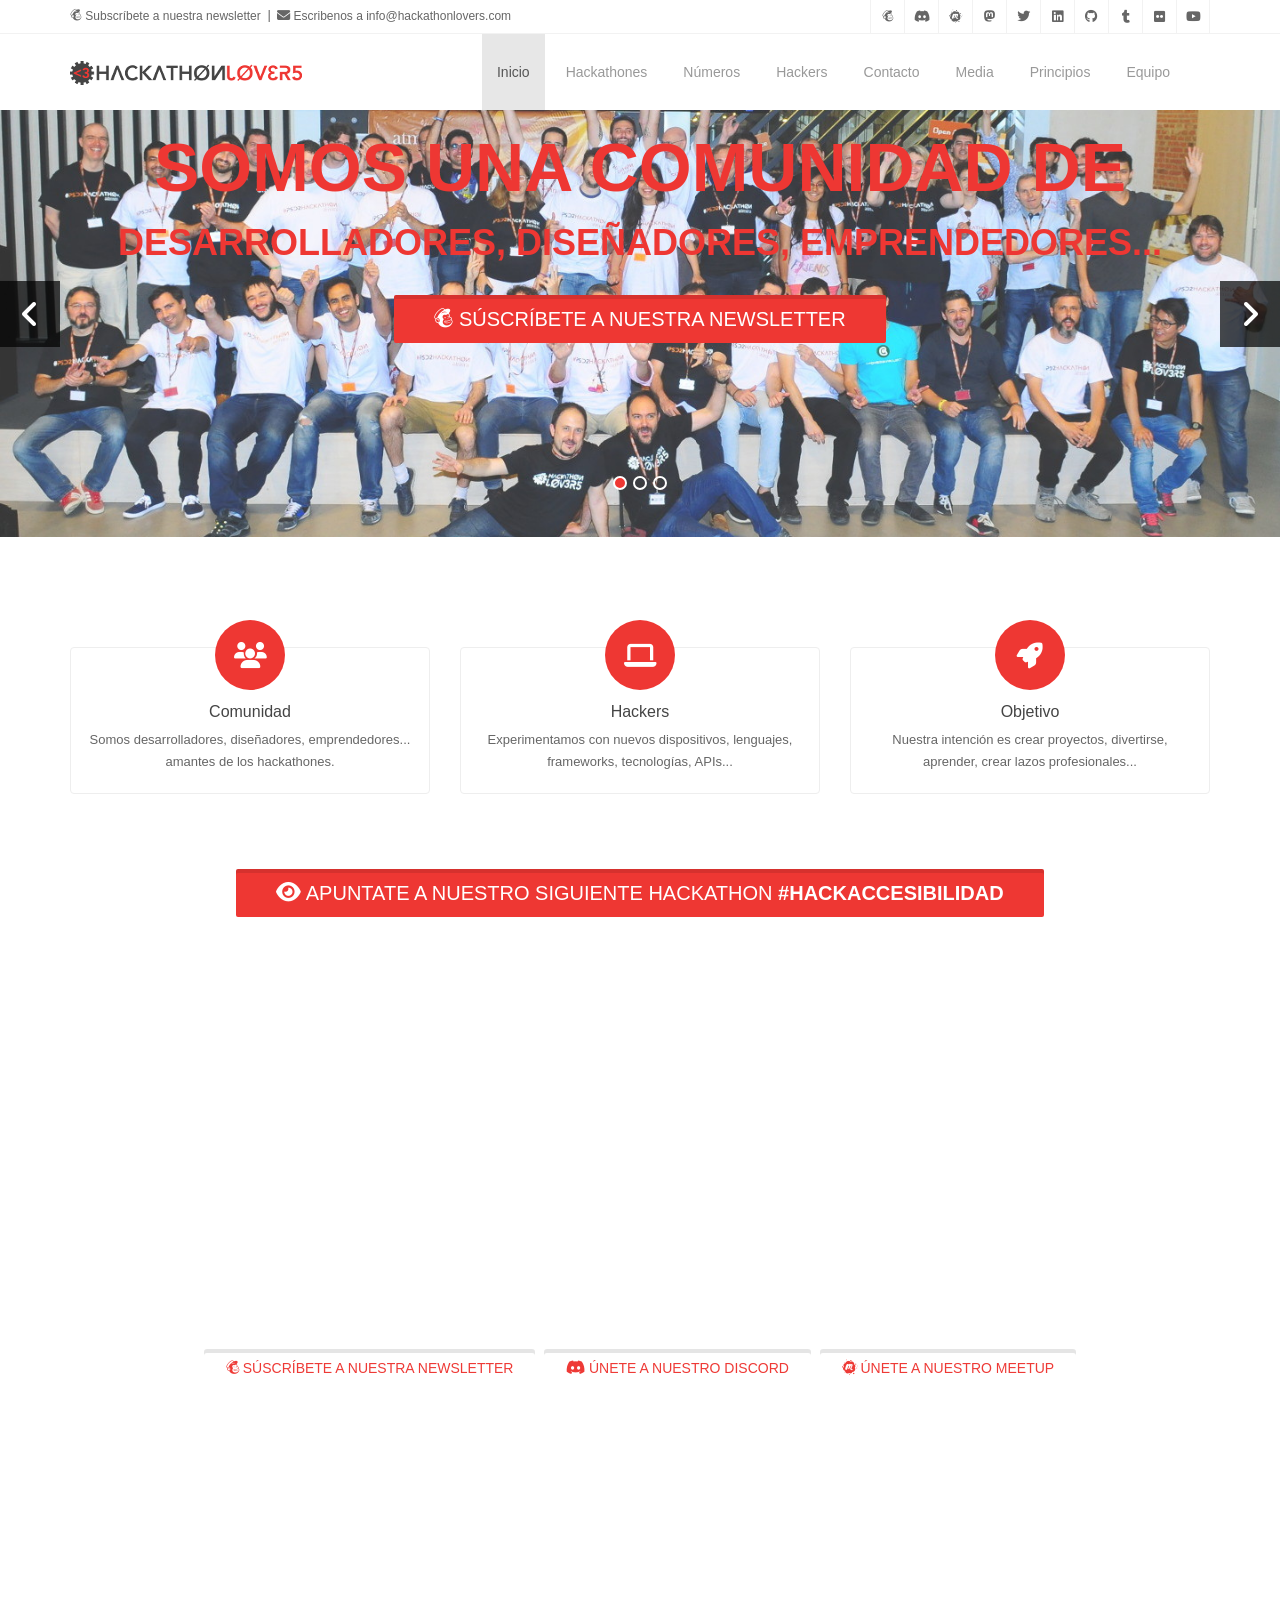
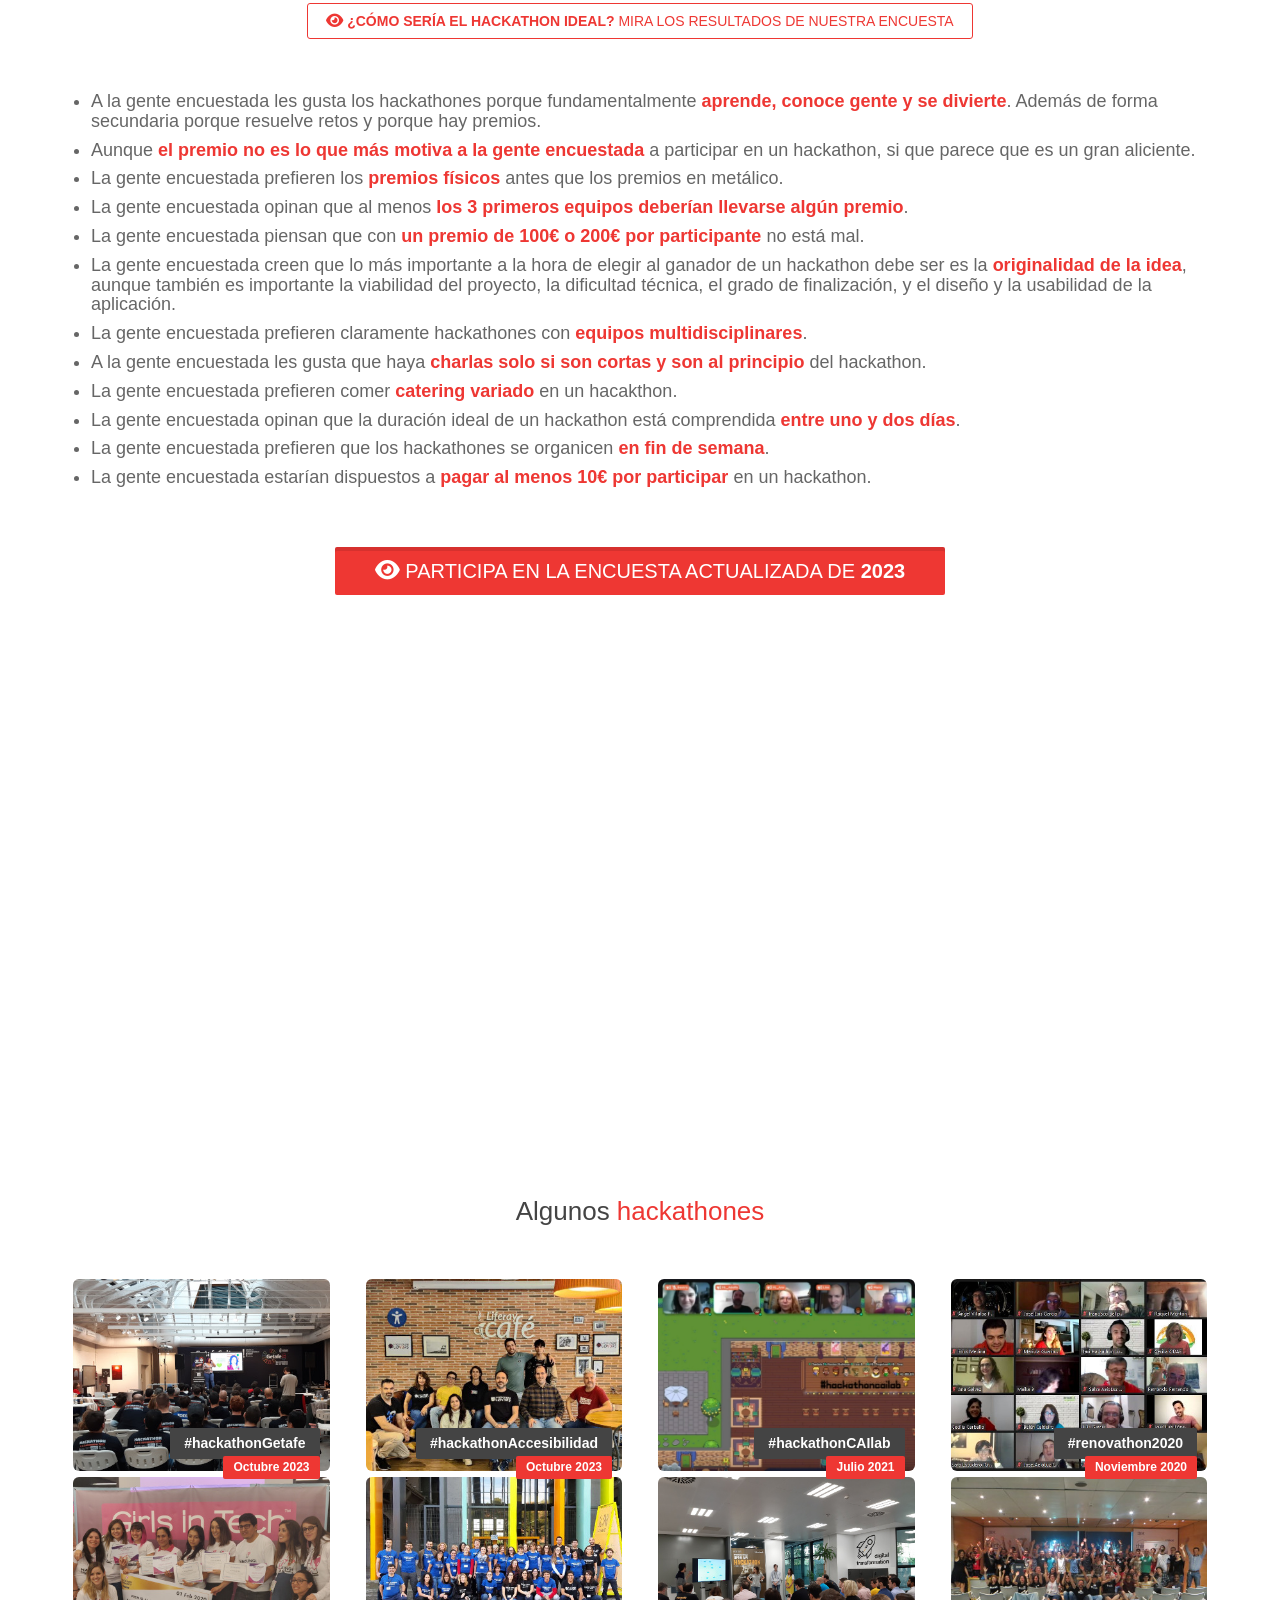
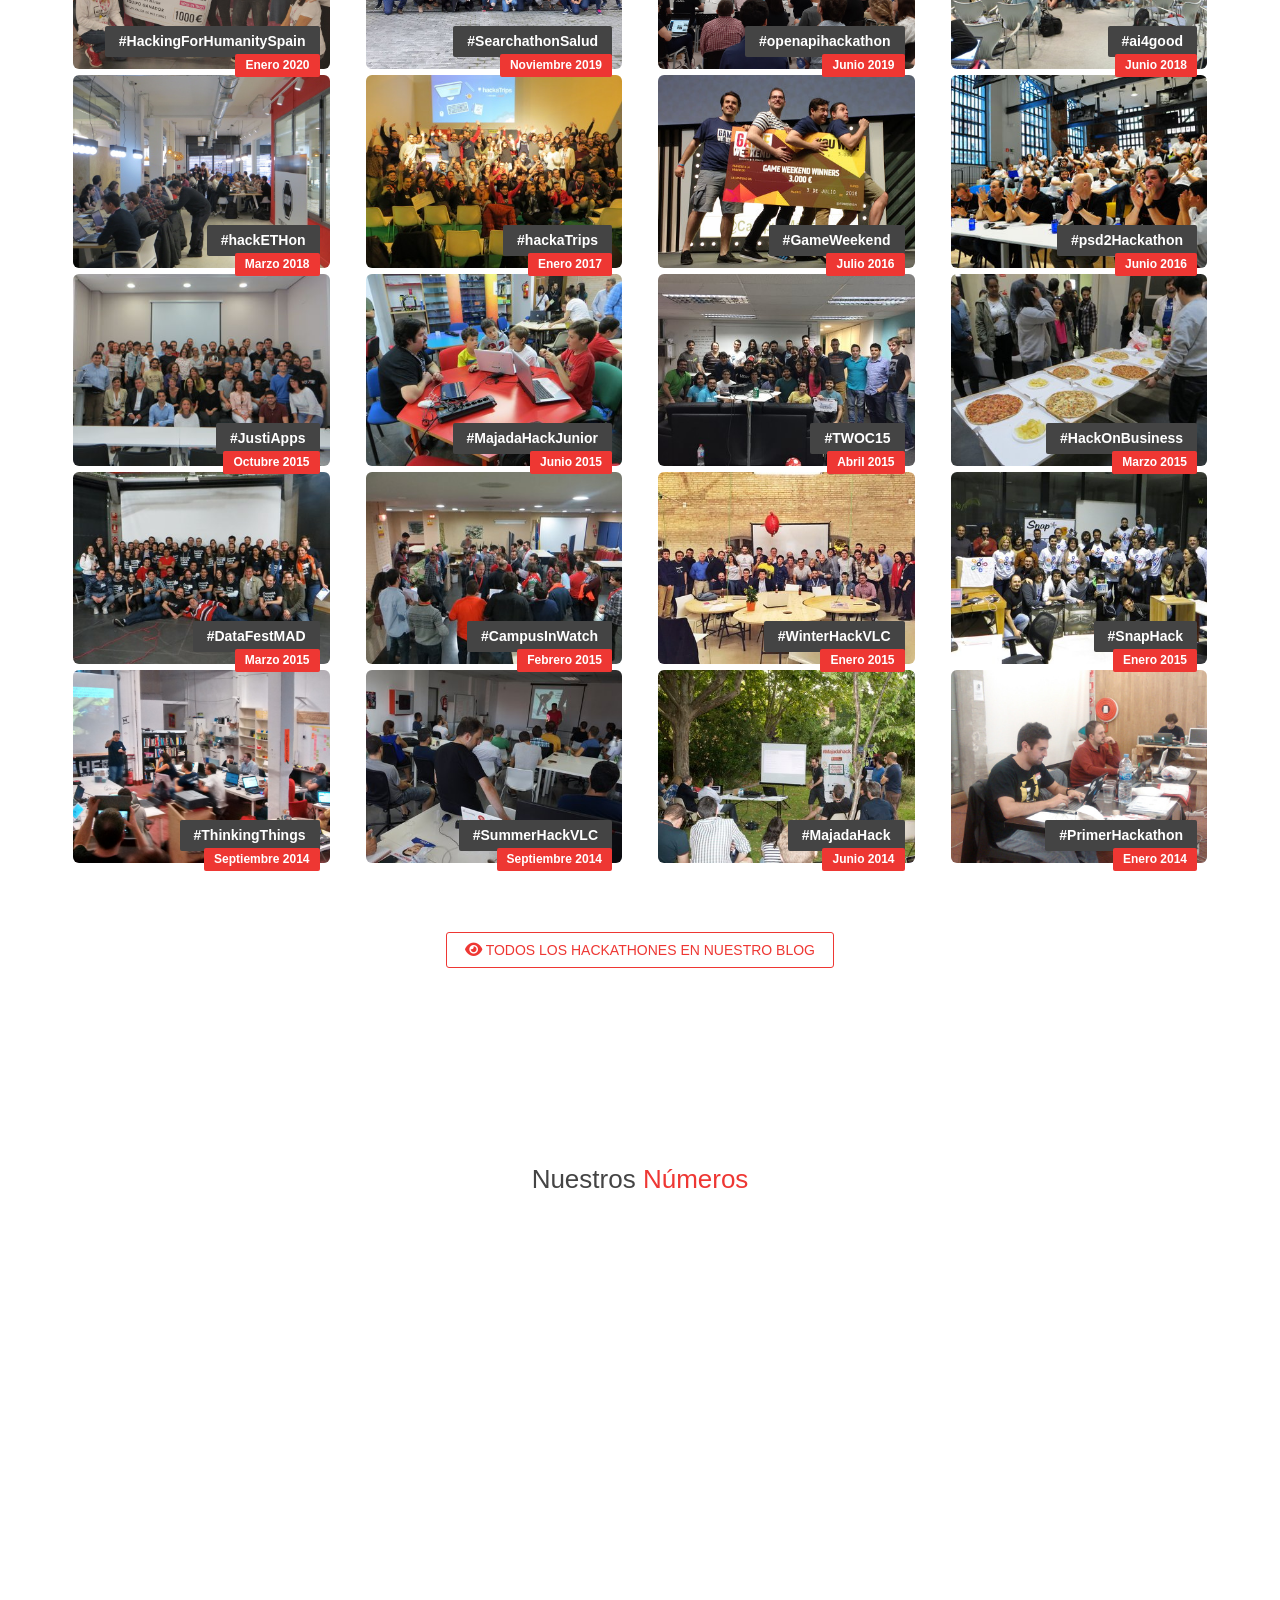
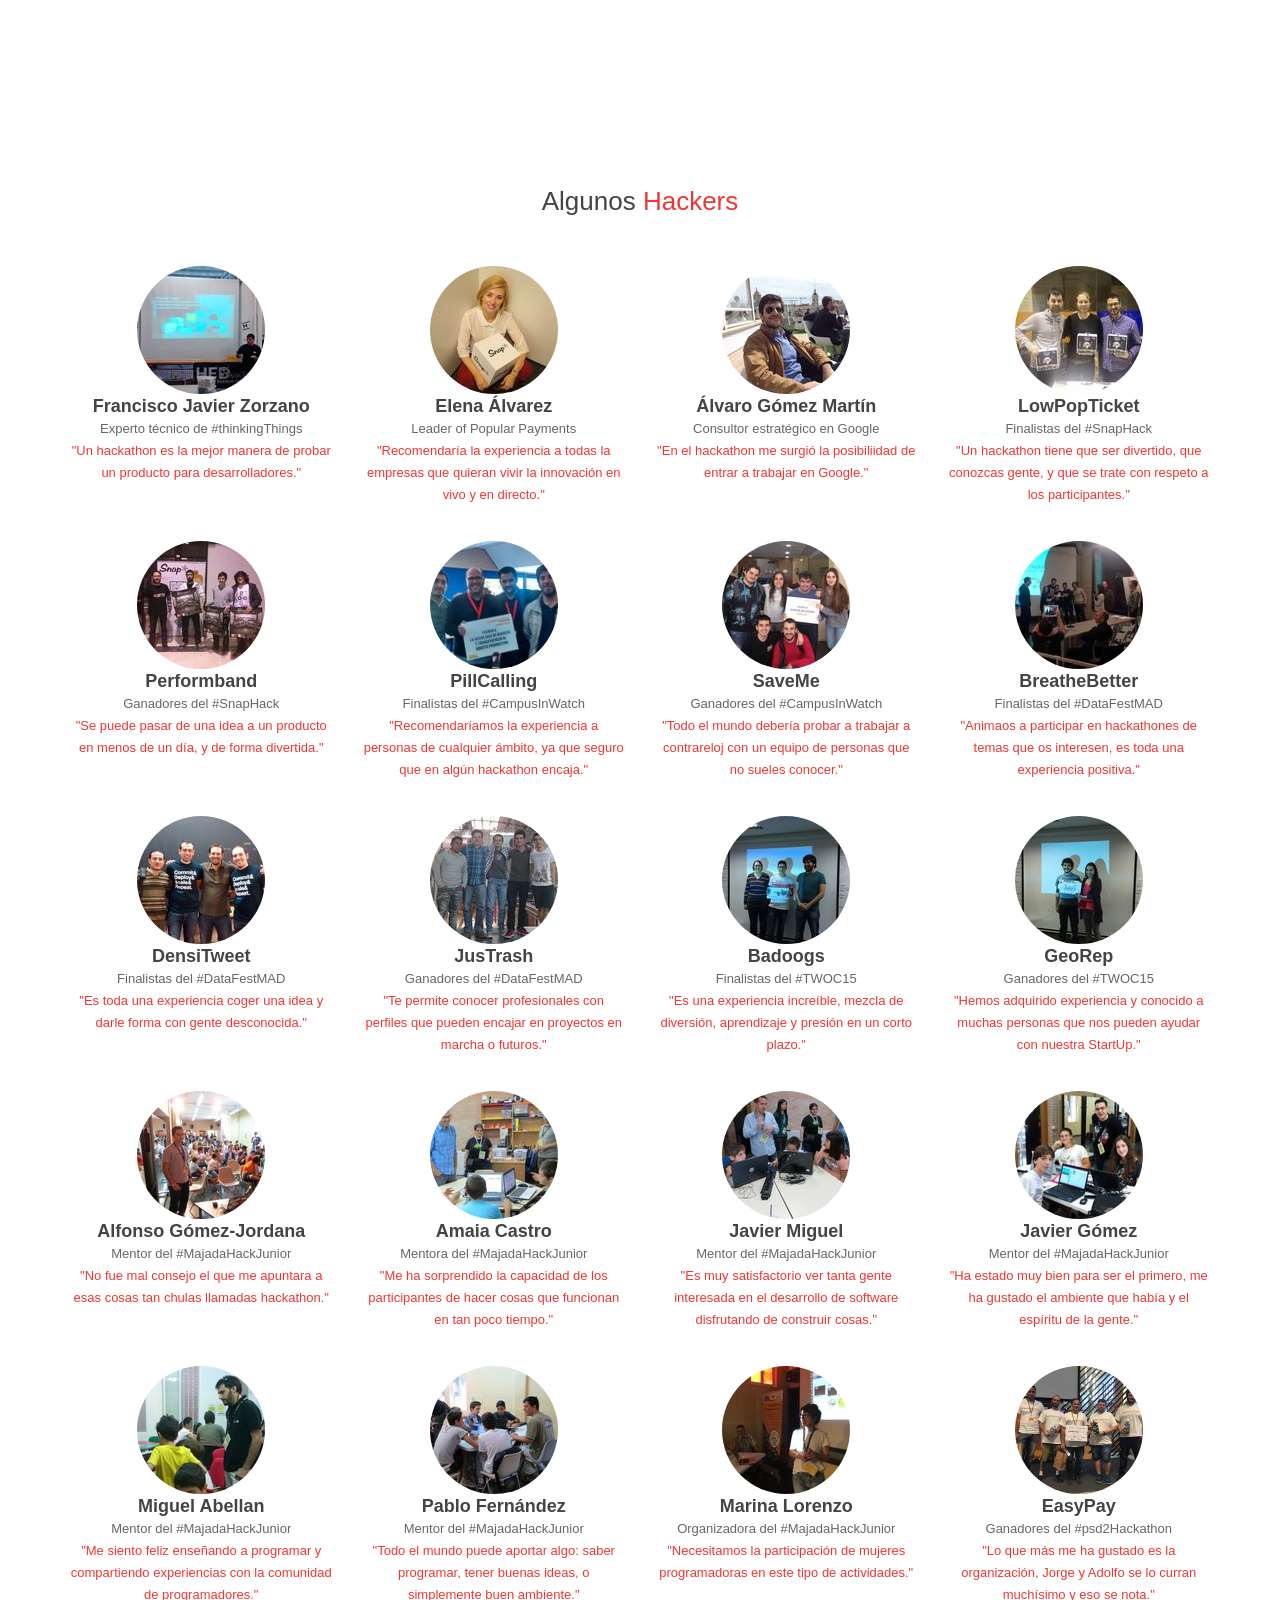
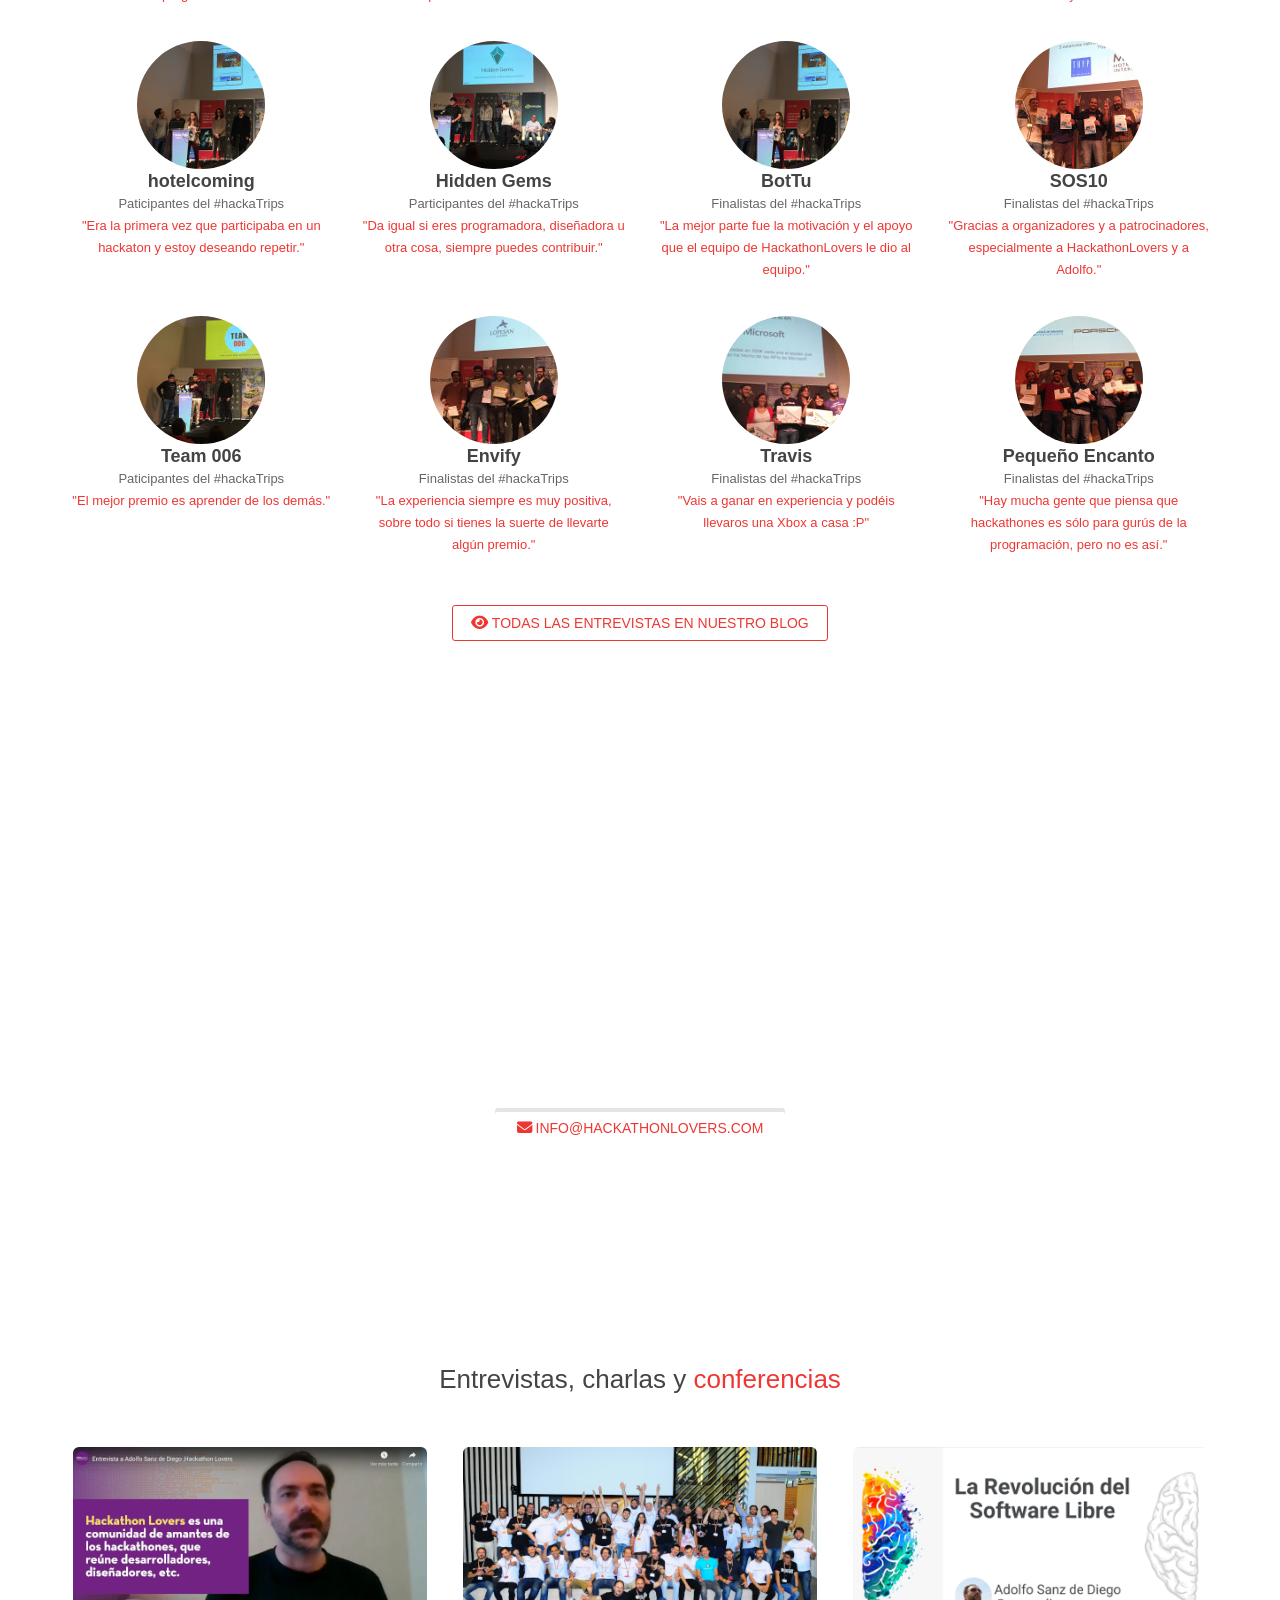
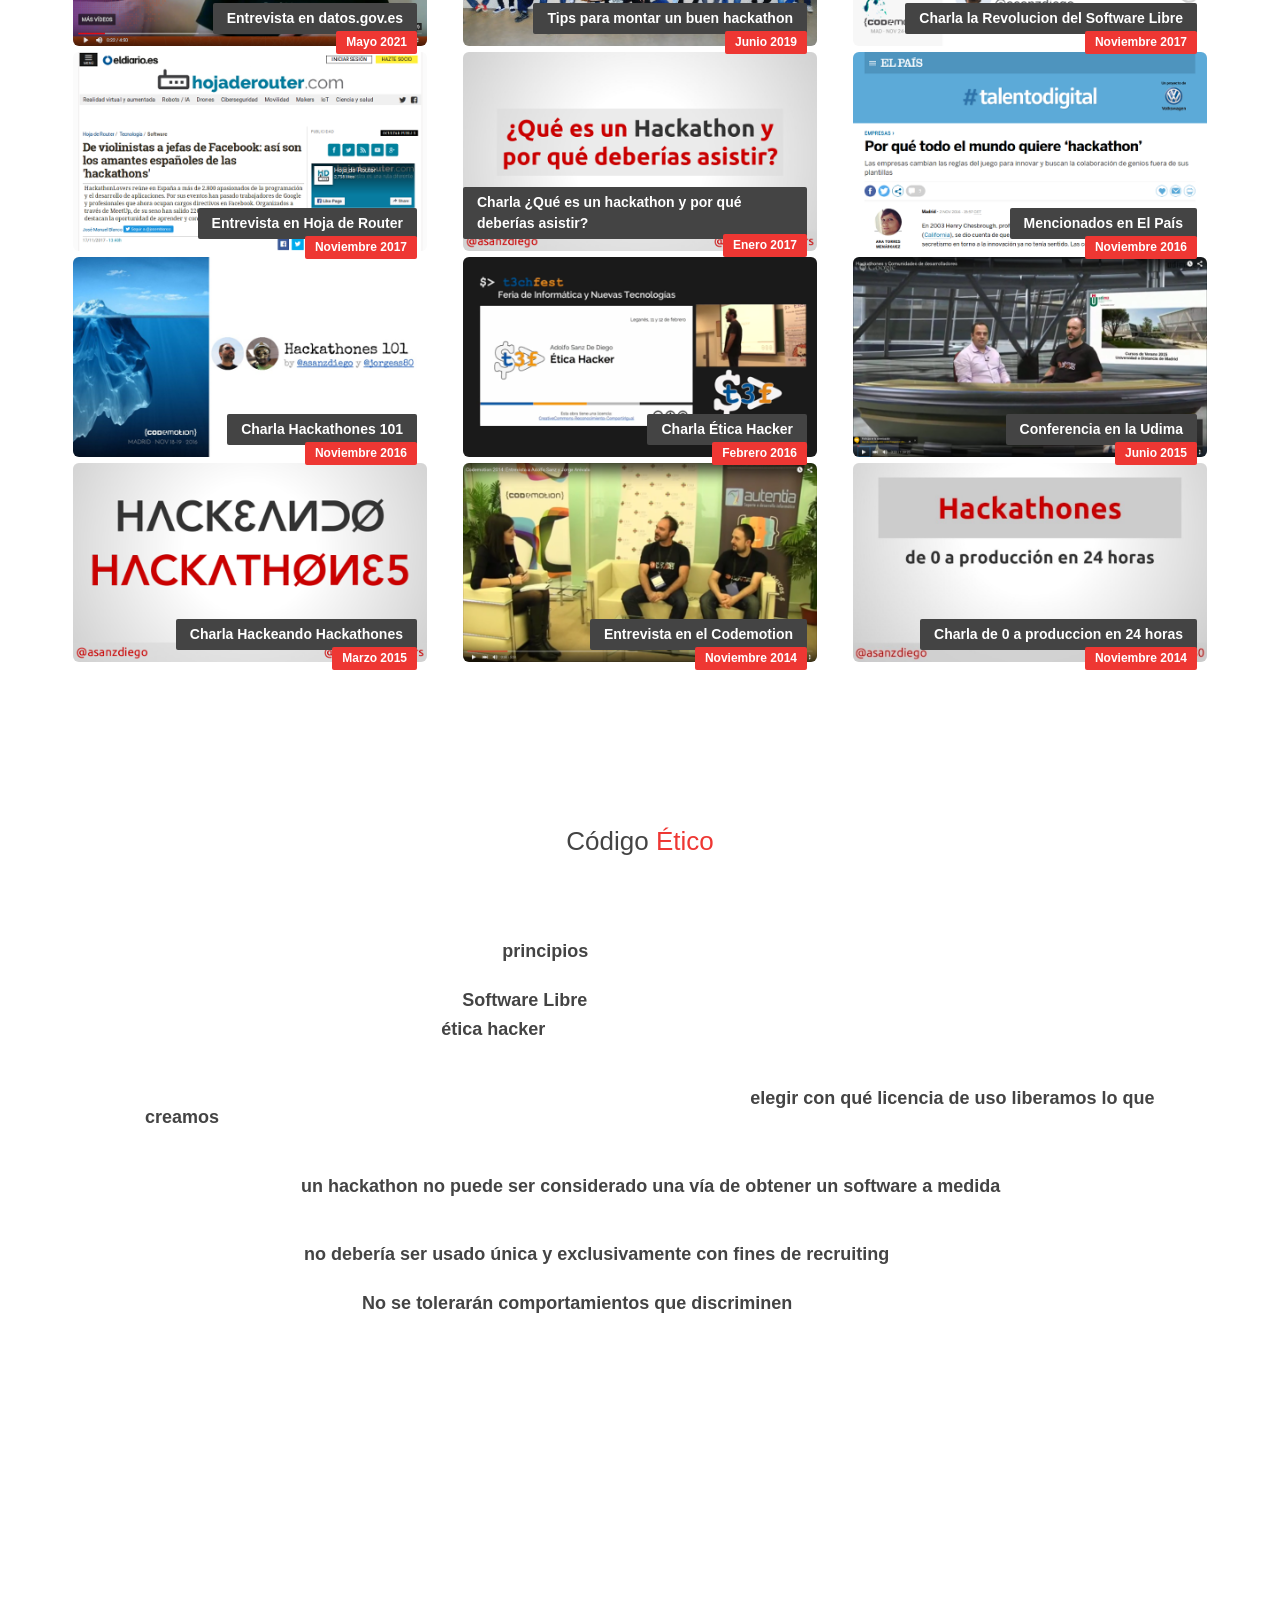
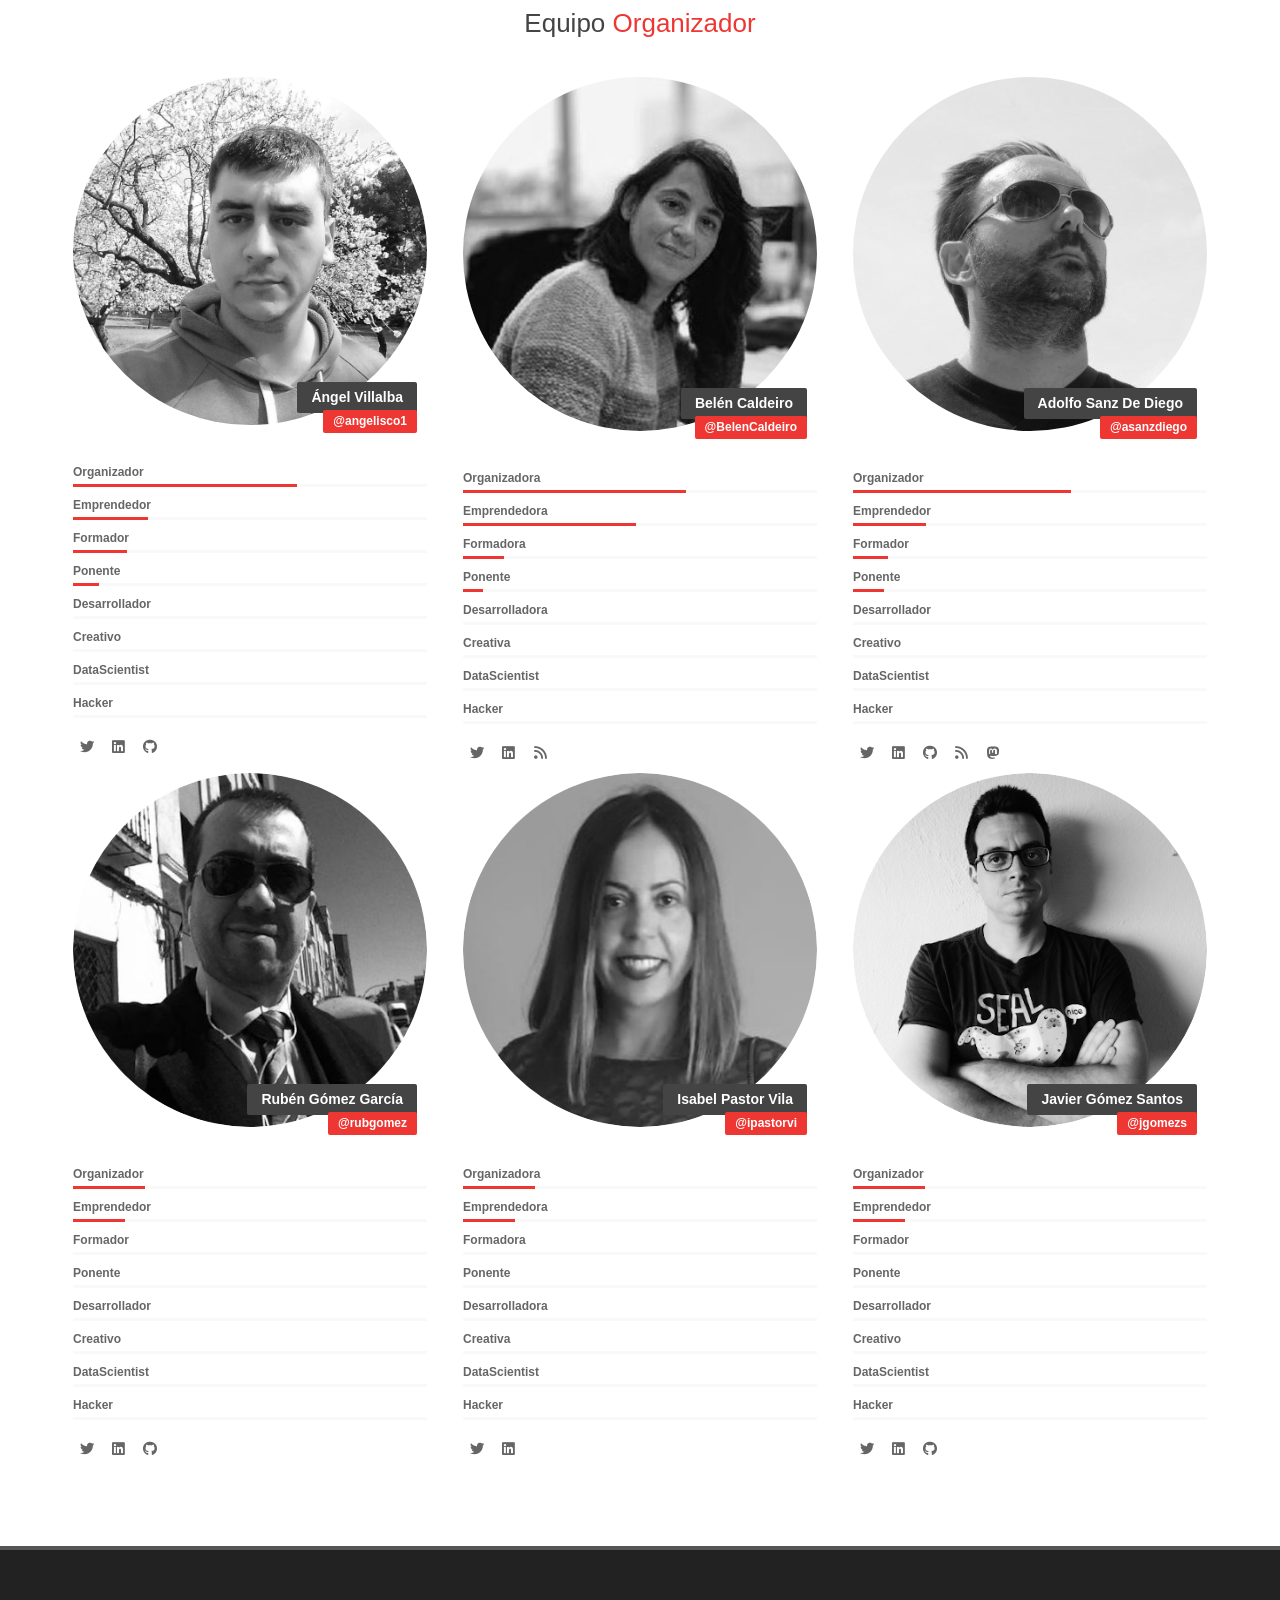
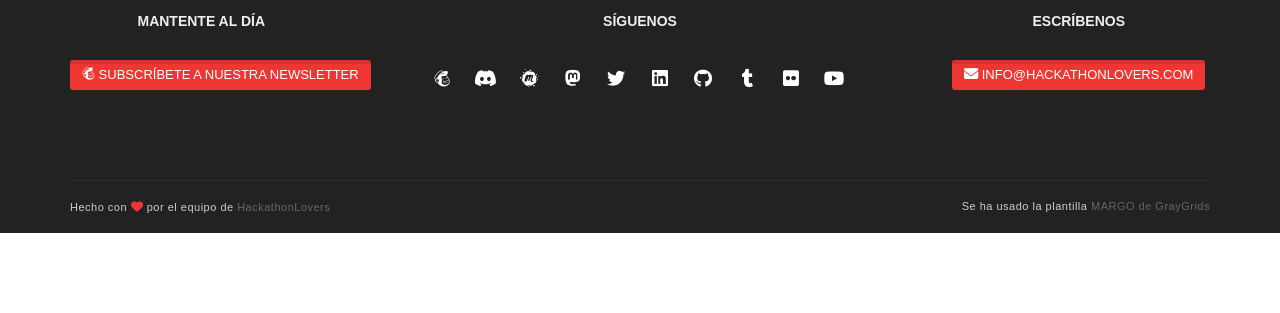
==== index.html @ f3c24d7b "update hackathon Getafe info" ====
<!doctype html>
<!--[if IE 8 ]><html class="ie ie8" lang="en"> <![endif]-->
<!--[if (gte IE 9)|!(IE)]><html lang="en" class="no-js"> <![endif]-->
<html lang="es">

<head>

  <!-- Basic -->
  <title>Hackathon Lovers: comunidad de desarrolladores, diseñadores, emprendedores... amantes de los hackathones.
  </title>

  <!-- Define Charset -->
  <meta charset="utf-8">

  <!-- Responsive Metatag -->
  <meta name="viewport" content="width=device-width, initial-scale=1">

  <!-- Page Description and Author -->
  <meta name="description"
    content="Hackathon Lovers es una comunidad de desarrolladores, diseñadores, emprendedores... amantes de los hackathones. Experimentan con nuevos dispositivos, lenguajes, frameworks, tecnologías, plataformas, APIs... con la intención de crear proyectos, divertirse, aprender, crear lazos con otros profesionales...">
  <meta name="author" content="Hackalovers Team">

  <!-- CSS Minimized  -->
  <link rel="stylesheet" href="./v4.0/css/minimize.css" type="text/css" media="screen">

  <!-- JS Minimized  -->
  <script type="text/javascript" src="./v4.0/js/minimize.js"></script>

  <!--[if IE 8]><script src="http://html5shiv.googlecode.com/svn/trunk/html5.js"></script><![endif]-->
  <!--[if lt IE 9]><script src="http://html5shiv.googlecode.com/svn/trunk/html5.js"></script><![endif]-->

  <link rel="shortcut icon" href="./v4.0/images/logo/hackathon-lovers-icon-200.png">
</head>

<body id="inicio" data-spy="scroll" data-target=".navbar">

  <!-- Full Body Container -->
  <div id="container">


    <!-- Start Header Section -->
    <div class="hidden-header"></div>
    <header class="clearfix">

      <!-- Start Top Bar -->
      <div class="top-bar">
        <div class="container">
          <div class="row">
            <div class="col-md-7">
              <!-- Start Contact Info -->
              <ul class="contact-details">
                <li>
                  <a href="https://mailchi.mp/821eae6fb30a/hackathonlovers">
                    <i class="fa-brands fa-mailchimp"></i> Subscríbete a nuestra newsletter</a>
                </li>
                <li>
                  <a href="mailto:info@hackathonlovers.com">
                    <i class="fa-solid fa-envelope"></i> Escribenos a info@hackathonlovers.com</a>
                </li>
              </ul>
              <!-- End Contact Info -->
            </div>
            <!-- .col-md-6 -->
            <div class="col-md-5">
              <!-- Start Social Links -->
              <ul class="social-list">
                <li>
                  <a class="mailchimp itl-tooltip" data-placement="bottom" title="mailchimp"
                    href="https://mailchi.mp/821eae6fb30a/hackathonlovers">
                    <i class="fa-brands fa-mailchimp"></i>
                    <span class="sr-only sr-only-focusable">Mailchimp</span>
                  </a>
                </li>
                <li>
                  <a class="discord itl-tooltip" data-placement="bottom" title="discord"
                    href="https://discord.gg/QRN2epZVDB">
                    <i class="fa-brands fa-discord"></i>
                    <span class="sr-only sr-only-focusable">Discord</span>
                  </a>
                </li>
                <li>
                  <a class="meetup itl-tooltip" data-placement="bottom" title="meetup"
                    href="https://www.meetup.com/Hackathon-Lovers/">
                    <i class="fa-brands fa-meetup"></i>
                    <span class="sr-only sr-only-focusable">Meetup</span>
                  </a>
                </li>
                <li>
                  <a class="mastodon itl-tooltip" data-placement="bottom" title="Mastodon"
                    href="https://mastodon.social/@hackathonlovers">
                    <i class="fa-brands fa-mastodon"></i>
                    <span class="sr-only sr-only-focusable">Mastodon</span>
                  </a>
                </li>
                <li>
                  <a class="twitter itl-tooltip" data-placement="bottom" title="Twitter"
                    href="http://twitter.com/HackathonLovers">
                    <i class="fa-brands fa-twitter"></i>
                    <span class="sr-only sr-only-focusable">Twitter</span>
                  </a>
                </li>
                <li>
                  <a class="linkedin itl-tooltip" data-placement="bottom" title="LinkedIn"
                    href="http://linkedin.com/groups/Hackathon-Lovers-6510465">
                    <i class="fa-brands fa-linkedin"></i>
                    <span class="sr-only sr-only-focusable">LinkedIn</span>
                  </a>
                </li>
                <li>
                  <a class="github itl-tooltip" data-placement="bottom" title="Github"
                    href="http://github.com/hackathonlovers">
                    <i class="fa-brands fa-github"></i>
                    <span class="sr-only sr-only-focusable">Github</span>
                  </a>
                </li>
                <li>
                  <a class="tumblr itl-tooltip" data-placement="bottom" title="Tumblr"
                    href="http://hackathonlovers.tumblr.com/">
                    <i class="fa-brands fa-tumblr"></i>
                    <span class="sr-only sr-only-focusable">Tumblr</span>
                  </a>
                </li>
                <li>
                  <a class="flickr itl-tooltip" data-placement="bottom" title="Flickr"
                    href="http://flickr.com/photos/114271676@N05/sets/">
                    <i class="fa-brands fa-flickr"></i>
                    <span class="sr-only sr-only-focusable">Flickr</span>
                  </a>
                </li>
                <li>
                  <a class="youtube itl-tooltip" data-placement="bottom" title="YouTube"
                    href="http://youtube.com/channel/UCRwSe7jK-y62BMvIiNBV1qw">
                    <i class="fa-brands fa-youtube"></i>
                    <span class="sr-only sr-only-focusable">YouTube</span>
                  </a>
                </li>
              </ul>
              <!-- End Social Links -->
            </div>
            <!-- .col-md-6 -->
          </div>
          <!-- .row -->
        </div>
        <!-- .container -->
      </div>
      <!-- .top-bar -->
      <!-- End Top Bar -->


      <!-- Start  Logo & Naviagtion  -->
      <div class="navbar navbar-default navbar-top">
        <div class="container">
          <div class="navbar-header">
            <!-- Stat Toggle Nav Link For Mobiles -->
            <button type="button" class="navbar-toggle" data-toggle="collapse" data-target=".navbar-collapse">
              <i class="fa-solid fa-bars"></i>
              <span class="sr-only sr-only-focusable">Menu</span>
            </button>
            <!-- End Toggle Nav Link For Mobiles -->
            <a class="navbar-brand" href="https://hackathonlovers.com">
              <img alt="HackathonLovers" src="./v4.0/images/logo/logo-hackathon-lovers-alargado-bis-232x24.png">
            </a>
          </div>
          <div class="navbar-collapse collapse">
            <!-- Start Navigation List -->
            <ul class="nav navbar-nav navbar-right">
              <li>
                <a href="#inicio">Inicio</a>
              </li>
              <li>
                <a href="#hackathones">Hackathones</a>
              </li>
              <li>
                <a href="#numeros">Números</a>
              </li>
              <li>
                <a href="#hackers">Hackers</a>
              </li>
              <li>
                <a href="#contacto">Contacto</a>
              </li>
              <li>
                <a href="#media">Media</a>
              </li>
              <li>
                <a href="#principios">Principios</a>
              </li>
              <li>
                <a href="#equipo">Equipo</a>
              </li>
            </ul>
            <!-- End Navigation List -->
          </div>
        </div>
      </div>
      <!-- End Header Logo & Naviagtion -->

    </header>
    <!-- End Header Section -->



    <!-- Start Home Page Slider -->
    <section id="presentacion">
      <!-- Carousel -->
      <div id="main-slide" class="carousel slide" data-ride="carousel">

        <!-- Indicators -->
        <ol class="carousel-indicators">
          <li data-target="#main-slide" data-slide-to="0" class="active"></li>
          <li data-target="#main-slide" data-slide-to="1"></li>
          <li data-target="#main-slide" data-slide-to="2"></li>
        </ol>
        <!--/ Indicators end-->

        <!-- Carousel inner -->
        <div class="carousel-inner uppercase">
          <div class="item active">
            <img class="img-responsive" alt="Hackers del hackathon ThinkingThings"
              src="./v4.0/images/hackathones/3x1/1440/13-psd2hackathon-01-3x1-1440-white.jpg">
            <div class="slider-content">
              <div class="col-md-12 text-center">
                <h2 class="red visible-lg">
                  <strong>Somos una comunidad de</strong>
                </h2>
                <h3 class="red">
                  <strong>desarrolladores, diseñadores, emprendedores...</strong>
                </h3>
                <p>
                  <a class="slider btn btn-system btn-large" href="https://mailchi.mp/821eae6fb30a/hackathonlovers">
                    <i class="fa-brands fa-mailchimp"></i> Súscríbete a nuestra newsletter</a>
                </p>
              </div>
            </div>
          </div>
          <!--/ Carousel item end -->
          <div class="item">
            <img class="img-responsive" alt="Hackers del hackathon DataFestMAD"
              src="./v4.0/images/hackathones/3x1/1440/13-psd2hackathon-03-3x1-1440-white.jpg">
            <div class="slider-content">
              <div class="col-md-12 text-center">
                <h2 class="red visible-lg">
                  <strong>Nos gusta experimentar con</strong>
                </h2>
                <h3 class="red">
                  <strong>dispositivos, tecnologías, APIs...</strong>
                </h3>
                <p>
                  <a class="slider btn btn-system btn-large" href="https://discord.gg/QRN2epZVDB">
                    <i class="fa-brands fa-discord"></i> Únete a nuestro Discord</a>
                </p>
              </div>
            </div>
          </div>
          <!--/ Carousel item end -->
          <div class="item">
            <img class="img-responsive" alt="Hackers de nuestro primer hackathon"
              src="./v4.0/images/hackathones/3x1/1440/08-datafestmad-01-3x1-1440-white.jpg">
            <div class="slider-content">
              <div class="col-md-12 text-center">
                <h2 class="red visible-lg">
                  <strong>Nuestro objetivo principal es</strong>
                </h2>
                <h3 class="red">
                  <strong>divertirse, aprender, crear lazos profesionales...</strong>
                </h3>
                <p>
                  <a class="slider btn btn-system btn-large" href="http://www.meetup.com/Hackathon-Lovers/">
                    <i class="fa-brands fa-meetup"></i> Únete a nuestro Meetup</a>
                </p>
              </div>
            </div>
          </div>
          <!--/ Carousel item end -->
        </div>
        <!-- Carousel inner end-->

        <!-- Controls -->
        <a class="left carousel-control" href="#main-slide" data-slide="prev">
          <i class="fa-solid fa-angle-left"></i>
          <span class="sr-only sr-only-focusable">left</span>
        </a>
        <a class="right carousel-control" href="#main-slide" data-slide="next">
          <i class="fa-solid fa-angle-right"></i>
          <span class="sr-only sr-only-focusable">right</span>
        </a>
      </div>
      <!-- /carousel -->
    </section>
    <!-- End Home Page Slider -->


    <!-- Start Description Section -->
    <div class="section service">
      <div class="container">
        <div class="row">

          <!-- Start Service Icon 1 -->
          <div class="col-md-4 col-sm-4 service-box service-center">
            <div class="service-boxed">
              <div class="service-icon" style="margin-top:-25px;">
                <i class="fa-solid fa-users icon-medium-effect icon-effect-0"></i>
              </div>
              <div class="service-content">
                <h4>Comunidad</h4>
                <p>Somos desarrolladores, diseñadores, emprendedores... amantes de los hackathones.</p>
              </div>
            </div>
          </div>
          <!-- End Service Icon 1 -->

          <!-- Start Service Icon 2 -->
          <div class="col-md-4 col-sm-4 service-box service-center">
            <div class="service-boxed">
              <div class="service-icon" style="margin-top:-25px;">
                <i class="fa-solid fa-laptop icon-medium-effect icon-effect-0"></i>
              </div>
              <div class="service-content">
                <h4>Hackers</h4>
                <p>Experimentamos con nuevos dispositivos, lenguajes, frameworks, tecnologías, APIs...</p>
              </div>
            </div>
          </div>
          <!-- End Service Icon 2 -->

          <!-- Start Service Icon 3 -->
          <div class="col-md-4 col-sm-4 service-box service-center">
            <div class="service-boxed">
              <div class="service-icon" style="margin-top:-25px;">
                <i class="fa-solid fa-rocket icon-medium-effect icon-effect-0"></i>
              </div>
              <div class="service-content">
                <h4>Objetivo</h4>
                <p>Nuestra intención es crear proyectos, divertirse, aprender, crear lazos profesionales...</p>
              </div>
            </div>
          </div>
          <!-- End Service Icon 3 -->

        </div>
        <!-- .row -->

        <p class="text-center">
          <a class="slider btn btn-system btn-large" href="https://hackathonlovers.com/hackaccesibilidad/">
            <i class="fa-solid fa-eye"></i> Apuntate a nuestro siguiente hackathon
            <strong>#hackAccesibilidad</strong>
          </a>
        </p>

      </div>
      <!-- .container -->
    </div>
    <!-- End Description Section -->


    <!-- Start Banner Section -->
    <div id="unete" class="section unete">
      <div class="container">

        <!-- Start Video Section Content -->
        <div class="section-video-content text-center uppercase">

          <!-- Start Animations Text -->
          <p class="fittext wite-text tlt">
            <span class="texts">
              <span>Desarrolla</span>
              <span>Experimenta</span>
              <span>Diviertete</span>
              <span>Contecta</span>
              <span>Aprende</span>
            </span>
            con nosotros
            <br />
            <strong>no te arrepentirás</strong>
          </p>
          <!-- End Animations Text -->

          <!-- Start Buttons -->

          <a class="slider btn-system btn-large btn-wite" href="https://mailchi.mp/821eae6fb30a/hackathonlovers">
            <i class="fa-brands fa-mailchimp"></i> Súscríbete a nuestra newsletter</a>

          <a class="slider btn-system btn-large btn-wite" href="https://discord.gg/QRN2epZVDB">
            <i class="fa-brands fa-discord"></i> Únete a nuestro Discord</a>

          <a class="slider btn-system btn-large btn-wite" href="http://www.meetup.com/Hackathon-Lovers/">
            <i class="fa-brands fa-meetup"></i> Únete a nuestro Meetup</a>

        </div>
        <!-- End Section Content -->

      </div>
      <!-- .container -->
    </div>
    <!-- End Banner Section -->


    <!-- Start Description Section -->
    <div id="hackathon-ideal" class="section service">
      <div class="container">
        <div class="row">

          <!-- Button in Center -->
          <p class="text-center">
            <a href="http://hackathonlovers.tumblr.com/post/147390949633/cómo-sería-el-hackathon-ideal"
              class="btn-system btn-medium border-btn">
              <i class="fa-solid fa-eye"></i>
              <strong>¿Cómo sería el hackathon ideal?</strong> Mira los resultados de nuestra encuesta</a>
          </p>

          <ul class="h4" style="list-style-type: disc; padding: 1em 1em 0em 2em;">
            <li style="padding-bottom: 0.5em;">A la gente encuestada les gusta los hackathones porque fundamentalmente
              <strong style="color: #ee3733;">aprende, conoce gente y se divierte</strong>. Además de forma secundaria
              porque resuelve retos y porque hay premios.
            </li>
            <li style="padding-bottom: 0.5em;">Aunque
              <strong style="color: #ee3733;">el premio no es lo que más motiva a la gente encuestada</strong> a
              participar
              en
              un hackathon, si que parece que
              es un gran aliciente.
            </li>
            <li style="padding-bottom: 0.5em;">La gente encuestada prefieren los
              <strong style="color: #ee3733;">premios físicos</strong> antes que los premios en metálico.
            </li>
            <li style="padding-bottom: 0.5em;">La gente encuestada opinan que al menos
              <strong style="color: #ee3733;">los 3 primeros equipos deberían llevarse algún premio</strong>.
            </li>
            <li style="padding-bottom: 0.5em;">La gente encuestada piensan que con
              <strong style="color: #ee3733;">un premio de 100€ o 200€ por participante</strong> no está mal.
            </li>
            <li style="padding-bottom: 0.5em;">La gente encuestada creen que lo más importante a la hora de elegir al
              ganador
              de un hackathon debe ser es la
              <strong style="color: #ee3733;">originalidad de la idea</strong>, aunque también es importante la
              viabilidad
              del proyecto, la dificultad técnica,
              el grado de finalización, y el diseño y la usabilidad de la aplicación.
            </li>
            <li style="padding-bottom: 0.5em;">La gente encuestada prefieren claramente hackathones con
              <strong style="color: #ee3733;">equipos multidisciplinares</strong>.
            </li>
            <li style="padding-bottom: 0.5em;">A la gente encuestada les gusta que haya
              <strong style="color: #ee3733;">charlas solo si son cortas y son al principio</strong> del hackathon.
            </li>
            <li style="padding-bottom: 0.5em;">La gente encuestada prefieren comer
              <strong style="color: #ee3733;">catering variado</strong> en un hacakthon.
            </li>
            <li style="padding-bottom: 0.5em;">La gente encuestada opinan que la duración ideal de un hackathon está
              comprendida
              <strong style="color: #ee3733;">entre uno y dos días</strong>.
            </li>
            <li style="padding-bottom: 0.5em;">La gente encuestada prefieren que los hackathones se organicen
              <strong style="color: #ee3733;">en fin de semana</strong>.
            </li>
            <li style="padding-bottom: 0.5em;">La gente encuestada estarían dispuestos a
              <strong style="color: #ee3733;">pagar al menos 10€ por participar</strong> en un hackathon.
            </li>
          </ul>

          <p class="text-center">
            <a class="slider btn btn-system btn-large" href="https://bit.ly/encuesta-hl-web">
              <i class="fa-solid fa-eye"></i> Participa en la encuesta actualizada de <strong>2023</strong>
            </a>
          </p>

          <!-- Divider -->
          <div class="hr1" style="margin-bottom: 4em;"></div>

        </div>
        <!-- .container -->
      </div>
      <!-- End Description Section -->


      <!-- Start Banner Section -->
      <div id="siguenos" class="section siguenos">
        <div class="container">

          <!-- Start Video Section Content -->
          <div class="section-video-content text-center uppercase">

            <p class="fittext wite-text tlt">
              <span class="texts">
                <strong>Síguenos</strong>
              </span>
              en
              <br />
              <strong>nuestras redes sociales</strong>
            </p>

            <div class="social-widget" style="font-size: 2rem;">
              <ul class="social-icons">
                <li>
                  <a class="mailchimp itl-tooltip" data-placement="bottom" title="mailchimp"
                    href="https://mailchi.mp/821eae6fb30a/hackathonlovers">
                    <i class="fa-brands fa-mailchimp"></i>
                    <span class="sr-only sr-only-focusable">Mailchimp</span>
                  </a>
                </li>
                <li>
                  <a class="discord itl-tooltip" data-placement="bottom" title="discord"
                    href="https://discord.gg/QRN2epZVDB">
                    <i class="fa-brands fa-discord"></i>
                    <span class="sr-only sr-only-focusable">Discord</span>
                  </a>
                </li>
                <li>
                  <a class="meetup itl-tooltip" data-placement="bottom" title="meetup"
                    href="https://www.meetup.com/Hackathon-Lovers/">
                    <i class="fa-brands fa-meetup"></i>
                    <span class="sr-only sr-only-focusable">Meetup</span>
                  </a>
                </li>
                <li>
                  <a class="mastodon itl-tooltip" data-placement="bottom" title="Mastodon"
                    href="https://mastodon.social/@hackathonlovers">
                    <i class="fa-brands fa-mastodon"></i>
                    <span class="sr-only sr-only-focusable">Mastodon</span>
                  </a>
                </li>
                <li>
                  <a class="twitter itl-tooltip" data-placement="bottom" title="Twitter"
                    href="http://twitter.com/HackathonLovers">
                    <i class="fa-brands fa-twitter"></i>
                    <span class="sr-only sr-only-focusable">Twitter</span>
                  </a>
                </li>

                <li class="clearfix visible-xs-block visible-sm-block visible-md-block"></li>

                <li>
                  <a class="linkedin itl-tooltip" data-placement="bottom" title="LinkedIn"
                    href="http://linkedin.com/groups/Hackathon-Lovers-6510465">
                    <i class="fa-brands fa-linkedin"></i>
                    <span class="sr-only sr-only-focusable">LinkedIn</span>
                  </a>
                </li>
                <li>
                  <a class="github itl-tooltip" data-placement="bottom" title="Github"
                    href="http://github.com/hackathonlovers">
                    <i class="fa-brands fa-github"></i>
                    <span class="sr-only sr-only-focusable">Github</span>
                  </a>
                </li>
                <li>
                  <a class="tumblr itl-tooltip" data-placement="bottom" title="Tumblr"
                    href="http://hackathonlovers.tumblr.com/">
                    <i class="fa-brands fa-tumblr"></i>
                    <span class="sr-only sr-only-focusable">Tumblr</span>
                  </a>
                </li>
                <li>
                  <a class="flickr itl-tooltip" data-placement="bottom" title="Flickr"
                    href="http://flickr.com/photos/114271676@N05/sets/">
                    <i class="fa-brands fa-flickr"></i>
                    <span class="sr-only sr-only-focusable">Flickr</span>
                  </a>
                </li>
                <li>
                  <a class="youtube itl-tooltip" data-placement="bottom" title="Youtube"
                    href="http://youtube.com/channel/UCRwSe7jK-y62BMvIiNBV1qw">
                    <i class="fa-brands fa-youtube"></i>
                    <span class="sr-only sr-only-focusable">YouTube</span>
                  </a>
                </li>
              </ul>
            </div>

          </div>
          <!-- End Section Content -->

        </div>
        <!-- .container -->
      </div>
      <!-- End Banner Section -->


      <!-- Start Hackathon Section -->
      <div id="hackathones" class="section full-width-portfolio"
        style="border-top:0; border-bottom:0; background:#fff;">

        <div class="container">

          <!-- Start Big Heading -->
          <div class="big-title text-center">
            <h1>Algunos
              <strong class="accent-color">hackathones</strong>
            </h1>
          </div>
          <!-- End Big Heading -->

          <!-- Divider -->
          <div class="hr1" style="margin-bottom: 1em;"></div>
          
          <!-- Start Recent Hackathon -->
          <div class="row">
            <div class="col-md-3 col-sm-6 col-xs-12">
              <div class="team-member modern">
                <a href="https://hackathonlovers.tumblr.com/post/733271072708902912/retrospectiva-del-hackathongetafe2023">
                  <div class="member-photo text-left">
                    <img src="./v4.0/images/hackathones/4x3/400/26-hackathogetafe-4x3-400.jpg" class="img-rounded"
                      alt="#hackathonGetafe" />
                    <div class="member-name">#hackathonGetafe
                      <span>Octubre 2023</span>
                    </div>
                  </div>
                </a>
              </div>
            </div>
            <div class="col-md-3 col-sm-6 col-xs-12">
              <div class="team-member modern">
                <a href="https://hackathonlovers.tumblr.com/post/733176386914811904/retrospectiva-del-hackaccesibilidad">
                  <div class="member-photo text-left">
                    <img src="./v4.0/images/hackathones/4x3/400/25-hacckathonaccesibilidad-4x3-400.jpg" class="img-rounded"
                      alt="#hackathonAccesibilidad" />
                    <div class="member-name">#hackathonAccesibilidad
                      <span>Octubre 2023</span>
                    </div>
                  </div>
                </a>
              </div>
            </div>
            <div class="col-md-3 col-sm-6 col-xs-12">
              <div class="team-member modern">
                <a href="https://www.youtube.com/playlist?list=PL-doHFlcqCN8C1NgEnahGsQFPBilrzW_b">
                  <div class="member-photo text-left">
                    <img src="./v4.0/images/hackathones/4x3/400/24-hackathoncailab-4x3-400.jpg" class="img-rounded"
                      alt="#hackathonCAIlab" />
                    <div class="member-name">#hackathonCAIlab
                      <span>Julio 2021</span>
                    </div>
                  </div>
                </a>
              </div>
            </div>
            <div class="col-md-3 col-sm-6 col-xs-12">
              <div class="team-member modern">
                <a href="https://www.youtube.com/playlist?list=PL-doHFlcqCN_U-a7EMcAK_4bdBf2yL9Rp">
                  <div class="member-photo text-left">
                    <img src="./v4.0/images/hackathones/4x3/400/23-renovathon-4x3-400.jpg" class="img-rounded"
                      alt="#renovathon" />
                    <div class="member-name">#renovathon2020
                      <span>Noviembre 2020</span>
                    </div>
                  </div>
                </a>
              </div>
            </div>
            <div class="col-md-3 col-sm-6 col-xs-12">
              <div class="team-member modern">
                <a href="https://www.youtube.com/playlist?list=PL-doHFlcqCN_N6L4UaIHh6mVI3JmkzF76">
                  <div class="member-photo text-left">
                    <img src="./v4.0/images/hackathones/4x3/400/22-hackingforhumanityspain-02-4x3-400.jpg"
                      class="img-rounded" alt="#HackingForHumanitySpain" />
                    <div class="member-name">#HackingForHumanitySpain
                      <span>Enero 2020</span>
                    </div>
                  </div>
                </a>
              </div>
            </div>
            <div class="col-md-3 col-sm-6 col-xs-12">
              <div class="team-member modern">
                <a href="https://hackathonlovers.tumblr.com/post/189309500208/retrospectiva-del-searchathonsalud">
                  <div class="member-photo text-left">
                    <img src="./v4.0/images/hackathones/4x3/400/21-searchathon-4x3-400.jpg" class="img-rounded"
                      alt="#SearchathonSalud" />
                    <div class="member-name">#SearchathonSalud
                      <span>Noviembre 2019</span>
                    </div>
                  </div>
                </a>
              </div>
            </div>
            <div class="col-md-3 col-sm-6 col-xs-12">
              <div class="team-member modern">
                <a href="https://hackathonlovers.tumblr.com/post/185561780843/retrospectiva-del-openapihackathon">
                  <div class="member-photo text-left">
                    <img src="./v4.0/images/hackathones/4x3/400/20-openapihackathon-02-4x3-400.jpg" class="img-rounded"
                      alt="#openapihackathon" />
                    <div class="member-name">#openapihackathon
                      <span>Junio 2019</span>
                    </div>
                  </div>
                </a>
              </div>
            </div>
            <div class="col-md-3 col-sm-6 col-xs-12">
              <div class="team-member modern">
                <a href="http://hackathonlovers.tumblr.com/post/175470654273/retrospectiva-del-ai4good">
                  <div class="member-photo text-left">
                    <img src="./v4.0/images/hackathones/4x3/400/19-ai4good-4x3-400.jpg" class="img-rounded"
                      alt="#ai4good" />
                    <div class="member-name">#ai4good
                      <span>Junio 2018</span>
                    </div>
                  </div>
                </a>
              </div>
            </div>
            <div class="col-md-3 col-sm-6 col-xs-12">
              <div class="team-member modern">
                <a href="http://hackathonlovers.tumblr.com/post/172714642778/retrospectiva-del-hackethon">
                  <div class="member-photo text-left">
                    <img src="./v4.0/images/hackathones/4x3/400/18-hackethon-02-4x3-400.jpg" class="img-rounded"
                      alt="#hackETHon" />
                    <div class="member-name">#hackETHon
                      <span>Marzo 2018</span>
                    </div>
                  </div>
                </a>
              </div>
            </div>
            <div class="col-md-3 col-sm-6 col-xs-12">
              <div class="team-member modern">
                <a href="http://hackathonlovers.tumblr.com/post/156730457858/retrospectiva-del-hackatrips">
                  <div class="member-photo text-left">
                    <img src="./v4.0/images/hackathones/4x3/400/17-hakatrips-4x3-400.jpg" class="img-rounded"
                      alt="#hackaTrips" />
                    <div class="member-name">#hackaTrips
                      <span>Enero 2017</span>
                    </div>
                  </div>
                </a>
              </div>
            </div>
            <!--
            <div class="col-md-3 col-sm-6 col-xs-12">
              <div class="team-member modern">
                <a href="https://www.flickr.com/photos/114271676@N05/sets/72157670244157281">
                  <div class="member-photo text-left">
                    <img src="./v4.0/images/hackathones/4x3/400/16-hackmasdificil-01-4x3-400.jpg" class="img-rounded"
                      alt="#HackMasDificl" />
                    <div class="member-name">#HackMasDificil
                      <span>Julio 2016</span>
                    </div>
                  </div>
                </a>
              </div>
            </div>
            -->
            <div class="col-md-3 col-sm-6 col-xs-12">
              <div class="team-member modern">
                <a href="https://www.flickr.com/photos/114271676@N05/sets/72157667773984064">
                  <div class="member-photo text-left">
                    <img src="./v4.0/images/hackathones/4x3/400/15-gameweekend-01-4x3-400.jpg" class="img-rounded"
                      alt="#GameWeekend" />
                    <div class="member-name">#GameWeekend
                      <span>Julio 2016</span>
                    </div>
                  </div>
                </a>
              </div>
            </div>
            <div class="col-md-3 col-sm-6 col-xs-12">
              <div class="team-member modern">
                <a href="http://hackathonlovers.tumblr.com/post/145930275523/retrospectiva-del-psd2hackathon">
                  <div class="member-photo text-left">
                    <img src="./v4.0/images/hackathones/4x3/400/13-psd2hackathon-02-4x3-400.jpg" class="img-rounded"
                      alt="#psd2Hackathon" />
                    <div class="member-name">#psd2Hackathon
                      <span>Junio 2016</span>
                    </div>
                  </div>
                </a>
              </div>
            </div>
            <div class="col-md-3 col-sm-6 col-xs-12">
              <div class="team-member modern">
                <a href="https://www.youtube.com/playlist?list=PL-doHFlcqCN-YMTgdVvCAWKPZME7TPaV3">
                  <div class="member-photo text-left">
                    <img src="./v4.0/images/hackathones/4x3/400/14-justiapps-01-4x3-400.jpg" class="img-rounded"
                      alt="#JustiApps" />
                    <div class="member-name">#JustiApps
                      <span>Octubre 2015</span>
                    </div>
                  </div>
                </a>
              </div>
            </div>
            <div class="col-md-3 col-sm-6 col-xs-12">
              <div class="team-member modern">
                <a href="http://hackathonlovers.tumblr.com/post/127863108708/retrospectiva-del-majadahackjunior">
                  <div class="member-photo text-left">
                    <img src="./v4.0/images/hackathones/4x3/400/12-majadahackjunior-03-4x3-400.jpg" class="img-rounded"
                      alt="#MajadaHackJunior" />
                    <div class="member-name">#MajadaHackJunior
                      <span>Junio 2015</span>
                    </div>
                  </div>
                </a>
              </div>
            </div>
            <!--
            <div class="col-md-3 col-sm-6 col-xs-12">
              <div class="team-member modern">
                <a href="http://www.meetup.com/es/Hackathon-Lovers/events/221596184/">
                  <div class="member-photo text-left">
                    <img src="./v4.0/images/hackathones/4x3/400/11-hack4europe-01-4x3-400.jpg" class="img-rounded"
                      alt="#Hack4Europe" />
                    <div class="member-name">#Hack4Europe
                      <span>Abril 2015</span>
                    </div>
                  </div>
                </a>
              </div>
            </div>
            -->
            <div class="col-md-3 col-sm-6 col-xs-12">
              <div class="team-member modern">
                <a
                  href="http://hackathonlovers.tumblr.com/post/127228400268/retrospectiva-del-traity-weekend-of-code-twoc15">
                  <div class="member-photo text-left">
                    <img src="./v4.0/images/hackathones/4x3/400/10-twoc-04-4x3-400.jpg" class="img-rounded"
                      alt="#TWOC15" />
                    <div class="member-name">#TWOC15
                      <span>Abril 2015</span>
                    </div>
                  </div>
                </a>
              </div>
            </div>
            <div class="col-md-3 col-sm-6 col-xs-12">
              <div class="team-member modern">
                <a href="http://hackathonlovers.tumblr.com/post/125829754083/retrospectiva-del-hackonbusiness">
                  <div class="member-photo text-left">
                    <img src="./v4.0/images/hackathones/4x3/400/09-hackonbusiness-01-4x3-400.jpg" class="img-rounded"
                      alt="#HackOnBusiness" />
                    <div class="member-name">#HackOnBusiness
                      <span>Marzo 2015</span>
                    </div>
                  </div>
                </a>
              </div>
            </div>
            <div class="col-md-3 col-sm-6 col-xs-12">
              <div class="team-member modern">
                <a href="http://hackathonlovers.tumblr.com/post/123963905343/retrospectiva-del-datafestmad">
                  <div class="member-photo text-left">
                    <img src="./v4.0/images/hackathones/4x3/400/08-datafestmad-05-4x3-400.jpg" class="img-rounded"
                      alt="#DataFestMAD" />
                    <div class="member-name">#DataFestMAD
                      <span>Marzo 2015</span>
                    </div>
                  </div>
                </a>
              </div>
            </div>
            <div class="col-md-3 col-sm-6 col-xs-12">
              <div class="team-member modern">
                <a
                  href="http://hackathonlovers.tumblr.com/post/114679399643/retrospectiva-del-campusinwatch-2015-de-c%C3%B3rdoba">
                  <div class="member-photo text-left">
                    <img src="./v4.0/images/hackathones/4x3/400/07-campusinwatch-04-4x3-400.jpg" class="img-rounded"
                      alt="#CampusInWatch" />
                    <div class="member-name">#CampusInWatch
                      <span>Febrero 2015</span>
                    </div>
                  </div>
                </a>
              </div>
            </div>
            <div class="col-md-3 col-sm-6 col-xs-12">
              <div class="team-member modern">
                <a href="http://hackathonlovers.tumblr.com/post/113606425548/retrospectiva-del-winterhackvlc">
                  <div class="member-photo text-left">
                    <img src="./v4.0/images/hackathones/4x3/400/06-winterhack-02-4x3-400.jpg" class="img-rounded"
                      alt="#WinterHackVLC" />
                    <div class="member-name">#WinterHackVLC
                      <span>Enero 2015</span>
                    </div>
                  </div>
                </a>
              </div>
            </div>
            <div class="col-md-3 col-sm-6 col-xs-12">
              <div class="team-member modern">
                <a href="http://hackathonlovers.tumblr.com/post/109678570253/retrospectiva-del-snaphack">
                  <div class="member-photo text-left">
                    <img src="./v4.0/images/hackathones/4x3/400/05-snaphack-02-4x3-400.jpg" class="img-rounded"
                      alt="#SnapHack" />
                    <div class="member-name">#SnapHack
                      <span>Enero 2015</span>
                    </div>
                  </div>
                </a>
              </div>
            </div>
            <div class="col-md-3 col-sm-6 col-xs-12">
              <div class="team-member modern">
                <a href="http://www.meetup.com/es/Hackathon-Lovers/events/206820802/">
                  <div class="member-photo text-left">
                    <img src="./v4.0/images/hackathones/4x3/400/04-thinkingthings-02-4x3-400.jpg" class="img-rounded"
                      alt="#ThinkingThings" />
                    <div class="member-name">#ThinkingThings
                      <span>Septiembre 2014</span>
                    </div>
                  </div>
                </a>
              </div>
            </div>
            <div class="col-md-3 col-sm-6 col-xs-12">
              <div class="team-member modern">
                <a href="http://www.meetup.com/es/Hackathon-Lovers/events/196595462/">
                  <div class="member-photo text-left">
                    <img src="./v4.0/images/hackathones/4x3/400/03-summerhack-02-4x3-400.jpg" class="img-rounded"
                      alt="#SummerHackVLC" />
                    <div class="member-name">#SummerHackVLC
                      <span>Septiembre 2014</span>
                    </div>
                  </div>
                </a>
              </div>
            </div>
            <div class="col-md-3 col-sm-6 col-xs-12">
              <div class="team-member modern">
                <a href="http://hackathonlovers.tumblr.com/post/91563282248/retrospectiva-del-primer-majadahack">
                  <div class="member-photo text-left">
                    <img src="./v4.0/images/hackathones/4x3/400/02-majadahack-02-4x3-400.jpg" class="img-rounded"
                      alt="#MajadaHack" />
                    <div class="member-name">#MajadaHack
                      <span>Junio 2014</span>
                    </div>
                  </div>
                </a>
              </div>
            </div>
            <div class="col-md-3 col-sm-6 col-xs-12">
              <div class="team-member modern">
                <a href="http://hackathonlovers.tumblr.com/post/73306343548/retrospectiva-del-primer-hackathon-de">
                  <div class="member-photo text-left">
                    <img src="./v4.0/images/hackathones/4x3/400/01-primer-hackathon-03-4x3-400.jpg" class="img-rounded"
                      alt="#PrimerHackathon" />
                    <div class="member-name">#PrimerHackathon
                      <span>Enero 2014</span>
                    </div>
                  </div>
                </a>
              </div>
            </div>
          </div>
          <!-- End Recent Hackathons -->

          <!-- Divider -->
          <div class="hr1" style="margin-bottom: 5em;"></div>

          <!-- Button in Center -->
          <p class="text-center">
            <a href="http://hackathonlovers.tumblr.com/tagged/Retrospectiva" class="btn-system btn-medium border-btn">
              <i class="fa-solid fa-eye"></i> Todos los hackathones en nuestro blog</a>
          </p>

        </div>
      </div>
      <!-- End Hackathons Section -->


      <!-- Start Number Section -->
      <div id="numeros" class="section">
        <div class="container">

          <!-- Start Big Heading -->
          <div class="big-title text-center">
            <h1>Nuestros
              <strong class="accent-color">Números</strong>
            </h1>
          </div>
          <!-- End Big Heading -->

          <!-- Divider -->
          <div class="hr1" style="margin-bottom: 1em;"></div>

          <div id="parallax-one" class="parallax" style="background-image:url(v4.0/images/patterns/1-bis-red.png);
          background-repeat: repeat; background-color: #ee3733;">
            <div class="parallax-text-container-1">
              <div class="parallax-text-item">
                <div class="container">
                  <div class="row">
                    <div class="col-xs-12 col-sm-6 col-md-3">
                      <div class="counter-item">
                        <i class="fa-solid fa-laptop" style="color:white;"></i>
                        <div class="timer" style="color:white;" id="item1" data-to="24" data-speed="3000"></div>
                        <h5 style="color:white;">
                          <span class="sr-only sr-only-focusable">24</span>Hackathones
                        </h5>
                      </div>
                    </div>
                    <div class="col-xs-12 col-sm-6 col-md-3">
                      <div class="counter-item">
                        <i class="fa-solid fa-rocket" style="color:white;"></i>
                        <div class="timer" style="color:white;" id="item2" data-to="240" data-speed="3000"></div>
                        <h5 style="color:white;">
                          <span class="sr-only sr-only-focusable">240</span>Proyectos
                        </h5>
                      </div>
                    </div>
                    <div class="col-xs-12 col-sm-6 col-md-3">
                      <div class="counter-item">
                        <i class="fa-solid fa-users" style="color:white;"></i>
                        <div class="timer" style="color:white;" id="item3" data-to="3400" data-speed="3000"></div>
                        <h5 style="color:white;">
                          <span class="sr-only sr-only-focusable">3400</span>Hackers
                        </h5>
                      </div>
                    </div>
                    <div class="col-xs-12 col-sm-6 col-md-3">
                      <div class="counter-item">
                        <i class="fa-solid fa-share-alt" style="color:white;"></i>
                        <div class="timer" style="color:white;" id="item2" data-to="5400" data-speed="3000"></div>
                        <h5 style="color:white;">
                          <span class="sr-only sr-only-focusable">5400</span>Seguidores
                        </h5>
                      </div>
                    </div>
                  </div>
                </div>
              </div>
            </div>
          </div>

        </div>
        <!-- .container -->
      </div>
      <!-- End Number Section -->


      <!-- Start Hackers Member Section -->
      <div id="hackers" class="section">
        <div class="container">

          <!-- Start Big Heading -->
          <div class="big-title text-center">
            <h1>Algunos
              <strong class="accent-color">Hackers</strong>
            </h1>
          </div>
          <!-- End Big Heading -->

          <!-- Divider -->
          <div class="hr1" style="margin-bottom: 1em;"></div>

          <!-- Start Hackers Members -->
          <div class="row">

            <div class="col-md-3 col-sm-6 col-xs-12">
              <div class="post-row item text-center">
                <div class="left-meta-post">
                  <img class="img-circle" alt="Francisco Javier Zorzano"
                    src="./v4.0/images/entrevistas/cuadradas/128/01-javier-zorzano-bis-128.jpg" />
                </div>
                <h3 class="post-title">Francisco Javier Zorzano</h3>
                <div class="post-content">
                  <p>Experto técnico de #thinkingThings
                    <br />
                    <a
                      href="http://hackathonlovers.tumblr.com/post/100699834193/entrevista-a-francisco-javier-zorzano-experto">
                      "Un hackathon es la mejor manera de probar un producto para desarrolladores."</a>
                  </p>
                </div>
              </div>
            </div>
            <div class="col-md-3 col-sm-6 col-xs-12">
              <div class="post-row item text-center">
                <div class="left-meta-post">
                  <img class="img-circle" alt="Elena Álvarez"
                    src="./v4.0/images/entrevistas/cuadradas/128/03-elena-alvarez-bis-128.jpg" />
                </div>
                <h3 class="post-title">Elena Álvarez</h3>
                <div class="post-content">
                  <p>Leader of Popular Payments
                    <br />
                    <a
                      href="http://hackathonlovers.tumblr.com/post/112075721858/entrevista-a-elena-%C3%A1lvarez-business-development">
                      "Recomendaría la experiencia a todas la empresas que quieran vivir la innovación en vivo y en
                      directo."</a>
                  </p>
                </div>
              </div>
            </div>

            <div class="clearfix visible-sm-block"></div>

            <div class="col-md-3 col-sm-6 col-xs-12">
              <div class="post-row item text-center">
                <div class="left-meta-post">
                  <img class="img-circle" alt="Álvaro Gómez Martín"
                    src="./v4.0/images/entrevistas/cuadradas/128/02-alvaro-gomez-bis-128.jpg" />
                </div>
                <h3 class="post-title">Álvaro Gómez Martín</h3>
                <div class="post-content">
                  <p>Consultor estratégico en Google
                    <br />
                    <a
                      href="http://hackathonlovers.tumblr.com/post/108349094603/casos-de-%C3%A9xito-%C3%A1lvaro-g%C3%B3mez-mart%C3%ADn">
                      "En el hackathon me surgió la posibiliidad de entrar a trabajar en Google."</a>
                  </p>
                </div>
              </div>
            </div>
            <div class="col-md-3 col-sm-6 col-xs-12">
              <div class="post-row item text-center">
                <div class="left-meta-post">
                  <img class="img-circle" alt="LowPopTicket"
                    src="./v4.0/images/entrevistas/cuadradas/128/04-lowpopticket-bis-128.jpg" />
                </div>
                <h3 class="post-title">LowPopTicket</h3>
                <div class="post-content">
                  <p>Finalistas del #SnapHack
                    <br />
                    <a
                      href="http://hackathonlovers.tumblr.com/post/113206394288/entrevista-a-lowpopticket-equipo-finalista-del-snaphack">
                      "Un hackathon tiene que ser divertido, que conozcas gente, y que se trate con respeto a los
                      participantes."</a>
                  </p>
                </div>
              </div>
            </div>

            <div class="clearfix visible-md-block"></div>

            <div class="col-md-3 col-sm-6 col-xs-12">
              <div class="post-row item text-center">
                <div class="left-meta-post">
                  <img class="img-circle" alt="Performband"
                    src="./v4.0/images/entrevistas/cuadradas/128/05-performband-bis-128.jpg" />
                </div>
                <h3 class="post-title">Performband</h3>
                <div class="post-content">
                  <p>Ganadores del #SnapHack
                    <br />
                    <a
                      href="http://hackathonlovers.tumblr.com/post/113375266063/entrevista-a-performband-equipo-ganador-del-snaphack">
                      "Se puede pasar de una idea a un producto en menos de un día, y de forma divertida."</a>
                  </p>
                </div>
              </div>
            </div>
            <div class="col-md-3 col-sm-6 col-xs-12">
              <div class="post-row item text-center">
                <div class="left-meta-post">
                  <img class="img-circle" alt="PillCalling"
                    src="./v4.0/images/entrevistas/cuadradas/128/07-pillcalling-bis-128.jpg" />
                </div>
                <h3 class="post-title">PillCalling</h3>
                <div class="post-content">
                  <p>Finalistas del #CampusInWatch
                    <br />
                    <a
                      href="http://hackathonlovers.tumblr.com/post/114216409813/entrevista-pillcalling-finalista-del-campusinwatch">
                      "Recomendaríamos la experiencia a personas de cualquier ámbito, ya que seguro que en algún
                      hackathon
                      encaja."</a>
                  </p>
                </div>
              </div>
            </div>

            <div class="clearfix visible-sm-block"></div>

            <div class="col-md-3 col-sm-6 col-xs-12">
              <div class="post-row item text-center">
                <div class="left-meta-post">
                  <img class="img-circle" alt="SaveMe"
                    src="./v4.0/images/entrevistas/cuadradas/128/08-saveme-bis-128.jpg" />
                </div>
                <h3 class="post-title">SaveMe</h3>
                <div class="post-content">
                  <p>Ganadores del #CampusInWatch
                    <br />
                    <a
                      href="http://hackathonlovers.tumblr.com/post/114311999918/entrevista-a-saveme-ganador-del-campusinwatch">
                      "Todo el mundo debería probar a trabajar a contrareloj con un equipo de personas que no sueles
                      conocer."</a>
                  </p>
                </div>
              </div>
            </div>
            <div class="col-md-3 col-sm-6 col-xs-12">
              <div class="post-row item text-center">
                <div class="left-meta-post">
                  <img class="img-circle" alt="BreatheBetter"
                    src="./v4.0/images/entrevistas/cuadradas/128/09-breathebetter-bis-128.jpg" />
                </div>
                <h3 class="post-title">BreatheBetter</h3>
                <div class="post-content">
                  <p>Finalistas del #DataFestMAD
                    <br />
                    <a
                      href="http://hackathonlovers.tumblr.com/post/114758458208/breathbetter-segundos-clasificados-datafestmad">
                      "Animaos a participar en hackathones de temas que os interesen, es toda una experiencia
                      positiva."</a>
                  </p>
                </div>
              </div>
            </div>

            <div class="clearfix visible-md-block"></div>

            <div class="col-md-3 col-sm-6 col-xs-12">
              <div class="post-row item text-center">
                <div class="left-meta-post">
                  <img class="img-circle" alt="DensiTweet"
                    src="./v4.0/images/entrevistas/cuadradas/128/10-densitweet-bis-128.jpg" />
                </div>
                <h3 class="post-title">DensiTweet</h3>
                <div class="post-content">
                  <p>Finalistas del #DataFestMAD
                    <br />
                    <a
                      href="http://hackathonlovers.tumblr.com/post/115560901993/densitweet-ganadores-premio-geolocalizacion-datafestmad">
                      "Es toda una experiencia coger una idea y darle forma con gente desconocida."</a>
                  </p>
                </div>
              </div>
            </div>
            <div class="col-md-3 col-sm-6 col-xs-12">
              <div class="post-row item text-center">
                <div class="left-meta-post">
                  <img class="img-circle" alt="JusTrash"
                    src="./v4.0/images/entrevistas/cuadradas/128/11-justrash-bis-128.jpg" />
                </div>
                <h3 class="post-title">JusTrash</h3>
                <div class="post-content">
                  <p>Ganadores del #DataFestMAD
                    <br />
                    <a
                      href="http://hackathonlovers.tumblr.com/post/115884051928/entrevista-a-justrash-ganadores-del-datafestmad">
                      "Te permite conocer profesionales con perfiles que pueden encajar en proyectos en marcha o
                      futuros."</a>
                  </p>
                </div>
              </div>
            </div>

            <div class="clearfix visible-sm-block"></div>

            <div class="col-md-3 col-sm-6 col-xs-12">
              <div class="post-row item text-center">
                <div class="left-meta-post">
                  <img class="img-circle" alt="Badoogs"
                    src="./v4.0/images/entrevistas/cuadradas/128/12-badoogs-bis-128.jpg" />
                </div>
                <h3 class="post-title">Badoogs</h3>
                <div class="post-content">
                  <p>Finalistas del #TWOC15
                    <br />
                    <a
                      href="http://hackathonlovers.tumblr.com/post/126417830413/entrevista-a-badoog-finalistas-del-twoc15">
                      "Es una experiencia increíble, mezcla de diversión, aprendizaje y presión en un corto plazo."</a>
                  </p>
                </div>
              </div>
            </div>
            <div class="col-md-3 col-sm-6 col-xs-12">
              <div class="post-row item text-center">
                <div class="left-meta-post">
                  <img class="img-circle" alt="GeoRep"
                    src="./v4.0/images/entrevistas/cuadradas/128/13-georep-bis-128.jpg" />
                </div>
                <h3 class="post-title">GeoRep</h3>
                <div class="post-content">
                  <p>Ganadores del #TWOC15
                    <br />
                    <a
                      href="http://hackathonlovers.tumblr.com/post/127082539628/entrevista-a-geoorep-ganadores-del-twoc15">
                      "Hemos adquirido experiencia y conocido a muchas personas que nos pueden ayudar con nuestra
                      StartUp."</a>
                  </p>
                </div>
              </div>
            </div>

            <div class="clearfix visible-md-block"></div>

            <div class="col-md-3 col-sm-6 col-xs-12">
              <div class="post-row item text-center">
                <div class="left-meta-post">
                  <img class="img-circle" alt="Alfonso Gómez-Jordana"
                    src="./v4.0/images/entrevistas/cuadradas/128/14-alfonso-gomez-jordana-bis-128.jpg" />
                </div>
                <h3 class="post-title">Alfonso Gómez-Jordana</h3>
                <div class="post-content">
                  <p>Mentor del #MajadaHackJunior
                    <br />
                    <a
                      href="http://hackathonlovers.tumblr.com/post/127318207698/entrevista-a-alfonso-gomez-jordana-mentor-del-majadahack">
                      "No fue mal consejo el que me apuntara a esas cosas tan chulas llamadas hackathon."</a>
                  </p>
                </div>
              </div>
            </div>
            <div class="col-md-3 col-sm-6 col-xs-12">
              <div class="post-row item text-center">
                <div class="left-meta-post">
                  <img class="img-circle" alt="Amaia Castro"
                    src="./v4.0/images/entrevistas/cuadradas/128/15-amaia-castro-bis-128.jpg" />
                </div>
                <h3 class="post-title">Amaia Castro</h3>
                <div class="post-content">
                  <p>Mentora del #MajadaHackJunior
                    <br />
                    <a
                      href="http://hackathonlovers.tumblr.com/post/127471081318/entrevista-a-amaia-castro-mentora-del-majadahackjunior">
                      "Me ha sorprendido la capacidad de los participantes de hacer cosas que funcionan en tan poco
                      tiempo."</a>
                  </p>
                </div>
              </div>
            </div>

            <div class="clearfix visible-sm-block"></div>

            <div class="col-md-3 col-sm-6 col-xs-12">
              <div class="post-row item text-center">
                <div class="left-meta-post">
                  <img class="img-circle" alt="Javier Miguel"
                    src="./v4.0/images/entrevistas/cuadradas/128/16-javier-miguel-bis-128.jpg" />
                </div>
                <h3 class="post-title">Javier Miguel</h3>
                <div class="post-content">
                  <p>Mentor del #MajadaHackJunior
                    <br />
                    <a
                      href="http://hackathonlovers.tumblr.com/post/127566398173/entrevista-a-javier-miguel-mentor-del-majadahackjunior">
                      "Es muy satisfactorio ver tanta gente interesada en el desarrollo de software disfrutando de
                      construir cosas."</a>
                  </p>
                </div>
              </div>
            </div>
            <div class="col-md-3 col-sm-6 col-xs-12">
              <div class="post-row item text-center">
                <div class="left-meta-post">
                  <img class="img-circle" alt="Javier Gómez"
                    src="./v4.0/images/entrevistas/cuadradas/128/17-javier-gomez-bis-128.jpg" />
                </div>
                <h3 class="post-title">Javier Gómez</h3>
                <div class="post-content">
                  <p>Mentor del #MajadaHackJunior
                    <br />
                    <a
                      href="http://hackathonlovers.tumblr.com/post/127635726528/entrevista-a-javier-gomez-mentor-del-majadahackjunior">
                      "Ha estado muy bien para ser el primero, me ha gustado el ambiente que había y el espíritu de la
                      gente."</a>
                  </p>
                </div>
              </div>
            </div>

            <div class="clearfix visible-md-block"></div>

            <div class="col-md-3 col-sm-6 col-xs-12">
              <div class="post-row item text-center">
                <div class="left-meta-post">
                  <img class="img-circle" alt="Miguel Abellan"
                    src="./v4.0/images/entrevistas/cuadradas/128/18-miguel-abellan-bis-128.png" />
                </div>
                <h3 class="post-title">Miguel Abellan</h3>
                <div class="post-content">
                  <p>Mentor del #MajadaHackJunior
                    <br />
                    <a
                      href="http://hackathonlovers.tumblr.com/post/127662822018/entrevista-a-miguel-abellan-mentor-del-majadahackjunior">
                      "Me siento feliz enseñando a programar y compartiendo experiencias con la comunidad de
                      programadores."</a>
                  </p>
                </div>
              </div>
            </div>
            <div class="col-md-3 col-sm-6 col-xs-12">
              <div class="post-row item text-center">
                <div class="left-meta-post">
                  <img class="img-circle" alt="Pablo Fernández"
                    src="./v4.0/images/entrevistas/cuadradas/128/19-pablo-fernandez-bis-128.jpg" />
                </div>
                <h3 class="post-title">Pablo Fernández</h3>
                <div class="post-content">
                  <p>Mentor del #MajadaHackJunior
                    <br />
                    <a
                      href="http://hackathonlovers.tumblr.com/post/127663389868/entrevista-a-pablo-fernandez-mentor-del-majadahackjunior">
                      "Todo el mundo puede aportar algo: saber programar, tener buenas ideas, o simplemente buen
                      ambiente."</a>
                  </p>
                </div>
              </div>
            </div>

            <div class="clearfix visible-sm-block"></div>

            <div class="col-md-3 col-sm-6 col-xs-12">
              <div class="post-row item text-center">
                <div class="left-meta-post">
                  <img class="img-circle" alt="Marina Lorenzo"
                    src="./v4.0/images/entrevistas/cuadradas/128/20-marina-lorenzo-bis-128.jpg" />
                </div>
                <h3 class="post-title">Marina Lorenzo</h3>
                <div class="post-content">
                  <p>Organizadora del #MajadaHackJunior
                    <br />
                    <a
                      href="http://hackathonlovers.tumblr.com/post/127666686113/entrevista-marina-lorenzo-organizadora-majadahackjunior">
                      "Necesitamos la participación de mujeres programadoras en este tipo de actividades."</a>
                  </p>
                </div>
              </div>
            </div>
            <div class="col-md-3 col-sm-6 col-xs-12">
              <div class="post-row item text-center">
                <div class="left-meta-post">
                  <img class="img-circle" alt="EasyPay"
                    src="./v4.0/images/entrevistas/cuadradas/128/21-easypay-bis-128.jpg" />
                </div>
                <h3 class="post-title">EasyPay</h3>
                <div class="post-content">
                  <p>Ganadores del #psd2Hackathon
                    <br />
                    <a
                      href="http://hackathonlovers.tumblr.com/post/146155321238/entrevista-a-easy-pay-ganadores-del-psd2hackathon">
                      "Lo que más me ha gustado es la organización, Jorge y Adolfo se lo curran muchísimo y eso se
                      nota."</a>
                  </p>
                </div>
              </div>
            </div>

            <div class="clearfix visible-md-block"></div>

            <div class="col-md-3 col-sm-6 col-xs-12">
              <div class="post-row item text-center">
                <div class="left-meta-post">
                  <img class="img-circle" alt="hotelcoming"
                    src="./v4.0/images/entrevistas/cuadradas/128/23-hotelcoming-bis-128.jpg" />
                </div>
                <h3 class="post-title">hotelcoming</h3>
                <div class="post-content">
                  <p>Paticipantes del #hackaTrips
                    <br />
                    <a
                      href="http://hackathonlovers.tumblr.com/post/156371068403/entrevista-a-hotelcoming-equipo-del-hackatrips">
                      "Era la primera vez que participaba en un hackaton y estoy deseando repetir."</a>
                  </p>
                </div>
              </div>
            </div>
            <div class="col-md-3 col-sm-6 col-xs-12">
              <div class="post-row item text-center">
                <div class="left-meta-post">
                  <img class="img-circle" alt="Hidden Gems"
                    src="./v4.0/images/entrevistas/cuadradas/128/24-hiddengems-bis-128.jpg" />
                </div>
                <h3 class="post-title">Hidden Gems</h3>
                <div class="post-content">
                  <p>Participantes del #hackaTrips
                    <br />
                    <a
                      href="http://hackathonlovers.tumblr.com/post/156439315098/entrevista-hiddengems-equipo-participante-del-hackatrips">
                      "Da igual si eres programadora, diseñadora u otra cosa, siempre puedes contribuir."</a>
                  </p>
                </div>
              </div>
            </div>

            <div class="clearfix visible-sm-block"></div>

            <div class="col-md-3 col-sm-6 col-xs-12">
              <div class="post-row item text-center">
                <div class="left-meta-post">
                  <img class="img-circle" alt="BotTu"
                    src="./v4.0/images/entrevistas/cuadradas/128/23-hotelcoming-bis-128.jpg" />
                </div>
                <h3 class="post-title">BotTu</h3>
                <div class="post-content">
                  <p>Finalistas del #hackaTrips
                    <br />
                    <a
                      href="http://hackathonlovers.tumblr.com/post/156393728753/entrevista-a-bottu-ganador-premio-carto-del-hackatrips">
                      "La mejor parte fue la motivación y el apoyo que el equipo de HackathonLovers le dio al
                      equipo."</a>
                  </p>
                </div>
              </div>
            </div>
            <div class="col-md-3 col-sm-6 col-xs-12">
              <div class="post-row item text-center">
                <div class="left-meta-post">
                  <img class="img-circle" alt="SOS10"
                    src="./v4.0/images/entrevistas/cuadradas/128/22-sos10-bis-128.jpg" />
                </div>
                <h3 class="post-title">SOS10</h3>
                <div class="post-content">
                  <p>Finalistas del #hackaTrips
                    <br />
                    <a
                      href="http://hackathonlovers.tumblr.com/post/156368908623/entrevista-a-sos10-equipo-finalista-del-hackatrips">
                      "Gracias a organizadores y a patrocinadores, especialmente a HackathonLovers y a Adolfo."</a>
                  </p>
                </div>
              </div>
            </div>

            <div class="clearfix visible-md-block"></div>

            <div class="col-md-3 col-sm-6 col-xs-12">
              <div class="post-row item text-center">
                <div class="left-meta-post">
                  <img class="img-circle" alt="Team 006"
                    src="./v4.0/images/entrevistas/cuadradas/128/27-team06-bis-128.jpg" />
                </div>
                <h3 class="post-title">Team 006</h3>
                <div class="post-content">
                  <p>Paticipantes del #hackaTrips
                    <br />
                    <a
                      href="http://hackathonlovers.tumblr.com/post/156597051253/entrevista-a-team-006-equipo-participante-del-hackatrips">
                      "El mejor premio es aprender de los demás."</a>
                  </p>
                </div>
              </div>
            </div>
            <div class="col-md-3 col-sm-6 col-xs-12">
              <div class="post-row item text-center">
                <div class="left-meta-post">
                  <img class="img-circle" alt="Envify"
                    src="./v4.0/images/entrevistas/cuadradas/128/28-envify-bis-128.jpg" />
                </div>
                <h3 class="post-title">Envify</h3>
                <div class="post-content">
                  <p>Finalistas del #hackaTrips
                    <br />
                    <a
                      href="http://hackathonlovers.tumblr.com/post/156642077378/entrevista-a-envify-equipo-finalista-del-hackatrips">
                      "La experiencia siempre es muy positiva, sobre todo si tienes la suerte de llevarte algún
                      premio."</a>
                  </p>
                </div>
              </div>
            </div>

            <div class="clearfix visible-sm-block"></div>

            <div class="col-md-3 col-sm-6 col-xs-12">
              <div class="post-row item text-center">
                <div class="left-meta-post">
                  <img class="img-circle" alt="Travis"
                    src="./v4.0/images/entrevistas/cuadradas/128/29-travis-bis-128.jpg" />
                </div>
                <h3 class="post-title">Travis</h3>
                <div class="post-content">
                  <p>Finalistas del #hackaTrips
                    <br />
                    <a
                      href="http://hackathonlovers.tumblr.com/post/156643100223/entrevista-a-travis-equipo-finalista-del-hackatrips">
                      "Vais a ganar en experiencia y podéis llevaros una Xbox a casa :P"</a>
                  </p>
                </div>
              </div>
            </div>
            <div class="col-md-3 col-sm-6 col-xs-12">
              <div class="post-row item text-center">
                <div class="left-meta-post">
                  <img class="img-circle" alt="Pequeño Encanto"
                    src="./v4.0/images/entrevistas/cuadradas/128/30-pequeno-encanto-bis-128.jpg" />
                </div>
                <h3 class="post-title">Pequeño Encanto</h3>
                <div class="post-content">
                  <p>Finalistas del #hackaTrips
                    <br />
                    <a
                      href="http://hackathonlovers.tumblr.com/post/156686725753/entrevista-a-peque%C3%B1o-encanto-finalista-del-hackatrips">
                      "Hay mucha gente que piensa que hackathones es sólo para gurús de la programación, pero no es
                      así."</a>
                  </p>
                </div>
              </div>
            </div>

          </div>
          <!-- End Hackers Members -->

          <!-- Divider -->
          <div class="hr1" style="margin-bottom: 1em;"></div>

          <!-- Button in Center -->
          <p class="text-center">
            <a href="http://hackathonlovers.tumblr.com/tagged/entrevista" class="btn-system btn-medium border-btn">
              <i class="fa-solid fa-eye"></i> Todas las entrevistas en nuestro blog</a>
          </p>

        </div>
        <!-- .container -->
      </div>
      <!-- End Hackers Member Section -->


      <!-- Start Contacto Section -->
      <div id="contacto" class="section contacto">
        <div class="container">

          <div class="text-center uppercase">

            <h2 class="fittext wite-text">
              <strong>¿Quieres promocionar tu producto o plataforma en un hackathon?</strong>
            </h2>
            <h3 class="fittext wite-text">
              Contacta con nosotros para organizarlo</h3>

            <p>
              <a class="slider btn-system btn-large btn-wite" href="mailto: info@hackathonlovers.com">
                <i class="fa-solid fa-envelope"></i> info@hackathonlovers.com</a>
            </p>

          </div>

        </div>
        <!-- .container -->
      </div>
      <!-- End Contacto Section -->


      <!-- Start Media Section -->
      <div id="media" class="section full-width-portfolio" style="border-top:0; border-bottom:0; background:#fff;">

        <div class="container">

          <!-- Start Big Heading -->
          <div class="big-title text-center">
            <h1>Entrevistas, charlas y
              <strong class="accent-color">conferencias</strong>
            </h1>
          </div>
          <!-- End Big Heading -->

          <!-- Divider -->
          <div class="hr1" style="margin-bottom: 1em;"></div>

          <!-- Start Media -->
          <div class="row">
            <div class="col-md-4 col-sm-12">
              <div class="team-member modern">
                <!--a href="https://www.youtube.com/watch?v=at0I7Avz13k" -->
                <a href="https://datos.gob.es/es/comunidad-risp/entrevista-adolfo-sanz-de-diego-hackathon-lovers">
                  <div class="member-photo text-left">
                    <img src="./v4.0/images/media/400/entrevista-datos.gov.es-2021-400.png" class="img-rounded"
                      alt="Entrevista en datos.gov.es" />
                    <div class="member-name">Entrevista en datos.gov.es
                      <span>Mayo 2021</span>
                    </div>
                  </div>
                </a>
              </div>
            </div>
            <div class="col-md-4 col-sm-12">
              <div class="team-member modern">
                <a href="https://www.asanzdiego.com/2019/06/hackathones-101-tips-para-montar-un-buen-hackathon.html">
                  <div class="member-photo text-left">
                    <img src="./v4.0/images/media/400/articulo-hackathones-101-400.jpg" class="img-rounded"
                      alt="Tips para montar un buen hackathon" />
                    <div class="member-name">Tips para montar un buen hackathon
                      <span>Junio 2019</span>
                    </div>
                  </div>
                </a>
              </div>
            </div>
            <div class="col-md-4 col-sm-12">
              <div class="team-member modern">
                <a href="https://www.youtube.com/watch?v=Ov5r8NrU91w">
                  <div class="member-photo text-left">
                    <img src="./v4.0/images/media/400/revolucion-software-libre-2018-400.png" class="img-rounded"
                      alt="La Revolucion del Software Libre" />
                    <div class="member-name">Charla la Revolucion del Software Libre
                      <span>Noviembre 2017</span>
                    </div>
                  </div>
                </a>
              </div>
            </div>
            <div class="col-md-4 col-sm-12">
              <div class="team-member modern">
                <a
                  href="http://www.eldiario.es/hojaderouter/tecnologia/software/violinistas-Facebook-amantes-espanoles-hackathons_0_709029348.html">
                  <div class="member-photo text-left">
                    <img src="./v4.0/images/media/400/entrevista-hoja-de-router-2017-recortado-400.png"
                      class="img-rounded" alt="Hoja de Router" />
                    <div class="member-name">Entrevista en Hoja de Router
                      <span>Noviembre 2017</span>
                    </div>
                  </div>
                </a>
              </div>
            </div>
            <div class="col-md-4 col-sm-12">
              <div class="team-member modern">
                <a href="https://www.slideshare.net/asanzdiego/qu-es-un-hackathon-y-por-qu-deberas-asistir">
                  <div class="member-photo text-left">
                    <img src="./v4.0/images/media/400/que-es-un-hackathon-y-por-que-deberias-asistir-2017-400.png"
                      class="img-rounded" alt="¿Qué es un hackathon y por qué deberías asistir?" />
                    <div class="member-name">Charla ¿Qué es un hackathon y por qué deberías asistir?
                      <span>Enero 2017</span>
                    </div>
                  </div>
                </a>
              </div>
            </div>
            <div class="col-md-4 col-sm-12">
              <div class="team-member modern">
                <a href="http://elpais.com/elpais/2016/10/13/talento_digital/1476355605_011048.html">
                  <div class="member-photo text-left">
                    <img src="./v4.0/images/media/400/el-pais-2016-400.png" class="img-rounded" alt="El Pais" />
                    <div class="member-name">Mencionados en El País
                      <span>Noviembre 2016</span>
                    </div>
                  </div>
                </a>
              </div>
            </div>
            <div class="col-md-4 col-sm-12">
              <div class="team-member modern">
                <a href="http://www.slideshare.net/asanzdiego/hackathones-101">
                  <div class="member-photo text-left">
                    <img src="./v4.0/images/media/400/hackathones-101-400.png" class="img-rounded"
                      alt="Hackathones 101" />
                    <div class="member-name">Charla Hackathones 101
                      <span>Noviembre 2016</span>
                    </div>
                  </div>
                </a>
              </div>
            </div>
            <div class="col-md-4 col-sm-12">
              <div class="team-member modern">
                <a href="https://www.youtube.com/watch?v=wL_nfMjJjIM">
                  <div class="member-photo text-left">
                    <img src="./v4.0/images/media/400/etica-hacker-2016-400.png" class="img-rounded"
                      alt="Ética Hacker" />
                    <div class="member-name">Charla Ética Hacker
                      <span>Febrero 2016</span>
                    </div>
                  </div>
                </a>
              </div>
            </div>
            <div class="col-md-4 col-sm-12">
              <div class="team-member modern">
                <a href="http://www.youtube.com/watch?v=OMzHVRsvifk">
                  <div class="member-photo text-left">
                    <img src="./v4.0/images/media/400/conferencia-udima-2015-400.png" class="img-rounded"
                      alt="Conferencia en la Udima" />
                    <div class="member-name">Conferencia en la Udima
                      <span>Junio 2015</span>
                    </div>
                  </div>
                </a>
              </div>
            </div>
            <div class="col-md-4 col-sm-12">
              <div class="team-member modern">
                <a href="http://www.slideshare.net/asanzdiego/hackeando-hackathones-the-api-hour">
                  <div class="member-photo text-left">
                    <img src="./v4.0/images/media/400/hackendo-hackathones-2015-400.png" class="img-rounded"
                      alt="Charla Hackeando Hackathones" />
                    <div class="member-name">Charla Hackeando Hackathones
                      <span>Marzo 2015</span>
                    </div>
                  </div>
                </a>
              </div>
            </div>
            <div class="col-md-4 col-sm-12">
              <div class="team-member modern">
                <a href="http://www.youtube.com/watch?v=2jYQ1kIofyk">
                  <div class="member-photo text-left">
                    <img src="./v4.0/images/media/400/entrevista-codemotion-2014-400.png" class="img-rounded"
                      alt="Entrevista en el Codemotion" />
                    <div class="member-name">Entrevista en el Codemotion
                      <span>Noviembre 2014</span>
                    </div>
                  </div>
                </a>
              </div>
            </div>
            <div class="col-md-4 col-sm-12">
              <div class="team-member modern">
                <a href="http://www.slideshare.net/asanzdiego/hackeando-hackathones-the-api-hour">
                  <div class="member-photo text-left">
                    <img src="./v4.0/images/media/400/de-0-a-produccion-en-24-horas-400.png" class="img-rounded"
                      alt="Charla de 0 a produccion en 24 horas" />
                    <div class="member-name">Charla de 0 a produccion en 24 horas
                      <span>Noviembre 2014</span>
                    </div>
                  </div>
                </a>
              </div>
            </div>

          </div>
          <!-- End Media -->

        </div>
      </div>
      <!-- End Media Section -->



      <!-- Start Principios Section -->
      <div id="principios" class="section">
        <div class="container">

          <!-- Start Big Heading -->
          <div class="big-title text-center">
            <h1>Código
              <strong class="accent-color">Ético</strong>
            </h1>
          </div>
          <!-- End Big Heading -->

          <!-- Divider -->
          <div class="hr1" style="margin-bottom: 1em;"></div>

          <div id="parallax-one" class="parallax" style="background-image:url(v4.0/images/patterns/1-bis-red.png);
          background-repeat: repeat; background-color: #ee3733;">
            <div class="parallax-text-container-1">
              <div class="parallax-text-item" style="padding: 0px;">
                <div class="container" style="padding: 2em 3em 2em 3em;">
                  <p class="h4 text-left" style="color: white;">Como comunidad, nos adherimos a una serie de
                    <strong style="color: #444">principios</strong> que consideramos valores fundacionales de la misma.
                    Han sido consensuados y debatidos
                    por los/las organizadores/as, y los hemos recopilado en el siguiente código ético:
                  <ul class="h4 text-left" style="color: white; list-style-type: disc; padding: 0em 2em 0em 2em;">
                    <li style="padding-bottom: 0.5em;">Usamos, fomentamos y defendemos el
                      <strong style="color: #444">Software Libre</strong>, tanto desde el punto de vista tecnológico
                      como
                      ético.
                    </li>
                    <li style="padding-bottom: 0.5em;">Nos sentimos identificadas/os con la
                      <strong style="color: #444">ética hacker</strong>, definida como la actitud de toda persona que,
                      armado de curiosidad, se dedica
                      a aprender sobre algo, buscar formas de mejorarlo y que considera que poner la información al
                      alcance
                      de todos constituye un extraordinario bien.
                    </li>
                    <li style="padding-bottom: 0.5em;">Como desarrolladores/as, creemos que tenemos la libertad y el
                      derecho de
                      <strong style="color: #444">elegir con qué licencia de uso liberamos lo que creamos</strong>. Es
                      por
                      eso que, en los eventos que
                      organizamos o en los que participamos, exigimos como requisito que la decisión sobre la licencia
                      de
                      uso de lo que se desarrolla recaiga únicamente sobre sus creadoras/es, quienes decidirán qué se
                      hace
                      con el código.
                    </li>
                    <li style="padding-bottom: 0.5em;">Consideramos que
                      <strong style="color: #444">un hackathon no puede ser considerado una vía de obtener un software a
                        medida</strong> por parte de
                      patrocinadores o terceras personas.
                    </li>
                    <li style="padding-bottom: 0.5em;">Así mismo, aunque un hackathon es un evento en donde se puede
                      hacer
                      networking, y este puede finalizar
                      con algún acuerdo entre varias partes,
                      <strong style="color: #444">no debería ser usado única y exclusivamente con fines de
                        recruiting</strong>.
                    </li>
                    <li style="padding-bottom: 0.5em;">No se tolerará cualquier tipo de comportamiento que impida la
                      libre
                      participación o que afecte de forma
                      personal a cualquier miembro de la comunidad.
                      <strong style="color: #444">No se tolerarán comportamientos que discriminen</strong> por razones
                      de
                      origen, raza, identidad de
                      género o preferencias sexuales, opiniones políticas, creencias religiosas o la ausencia de ellas,
                      o
                      cualquier otro factor que se considere de ámbito personal.
                    </li>
                    <li style="padding-bottom: 0.5em;">Nos reservamos el derecho a cancelar nuestra participación en
                      cualquier evento si consideramos que alguno
                      de estos puntos está siendo incumplido.</li>
                  </ul>
                  </p>
                </div>
              </div>
            </div>
          </div>

        </div>
        <!-- .container -->
      </div>
      <!-- End Principios Section -->


      <!-- Start Team Member Section -->
      <div id="equipo" class="section" style="background:#fff;">
        <div class="container">

          <!-- Start Big Heading -->
          <div class="big-title text-center">
            <h1>Equipo
              <strong class="accent-color">Organizador</strong>
            </h1>
          </div>
          <!-- End Big Heading -->


          <!-- Start Row Team Members -->
          <div class="row">

            <!-- Start Ángel Villalba -->
            <div class="col-md-4 col-sm-6 col-xs-12 t">
              <div class="team-member modern">
                <!-- Memebr Photo, Name & Position -->
                <div class="member-photo text-center">
                  <img alt="Ángel Villalba" class="img-circle" src="./v4.0/images/team/angel-villalba-400-bn.jpg" />
                  <div class="member-name">Ángel Villalba
                    <span>@angelisco1</span>
                  </div>
                </div>
                <!-- Memebr Words -->
                <div class="progress-label">Organizador</div>
                <div class="progress">
                  <div class="progress-bar progress-bar-primary" data-progress-animation="90%"
                    data-appear-animation-delay="300">
                    <span class="percentage">90%</span>
                  </div>
                </div>
                <div class="progress-label">Emprendedor</div>
                <div class="progress">
                  <div class="progress-bar progress-bar-primary" data-progress-animation="30%"
                    data-appear-animation-delay="300">
                    <span class="percentage">30%</span>
                  </div>
                </div>
                <div class="progress-label">Formador</div>
                <div class="progress">
                  <div class="progress-bar progress-bar-primary" data-progress-animation="100%"
                    data-appear-animation-delay="600">
                    <span class="percentage">100%</span>
                  </div>
                </div>
                <div class="progress-label">Ponente</div>
                <div class="progress">
                  <div class="progress-bar progress-bar-primary" data-progress-animation="50%"
                    data-appear-animation-delay="600">
                    <span class="percentage">50%</span>
                  </div>
                </div>
                <div class="progress-label">Desarrollador</div>
                <div class="progress">
                  <div class="progress-bar progress-bar-primary" data-progress-animation="80%"
                    data-appear-animation-delay="900">
                    <span class="percentage">80%</span>
                  </div>
                </div>
                <div class="progress-label">Creativo</div>
                <div class="progress">
                  <div class="progress-bar progress-bar-primary" data-progress-animation="50%"
                    data-appear-animation-delay="900">
                    <span class="percentage">50%</span>
                  </div>
                </div>
                <div class="progress-label">DataScientist</div>
                <div class="progress">
                  <div class="progress-bar progress-bar-primary" data-progress-animation="20%"
                    data-appear-animation-delay="1200">
                    <span class="percentage">20%</span>
                  </div>
                </div>
                <div class="progress-label">Hacker</div>
                <div class="progress">
                  <div class="progress-bar progress-bar-primary" data-progress-animation="100%"
                    data-appear-animation-delay="1500">
                    <span class="percentage">100%</span>
                  </div>
                </div>
                <!-- Memebr Social Links -->
                <div class="member-social">
                  <a class="twitter itl-tooltip" data-placement="bottom" title="Twitter de Ángel Villalba"
                    href="http://twitter.com/angelisco1">
                    <i class="fa-brands fa-twitter"></i>
                    <span class="sr-only sr-only-focusable">Twitter de Ángel Villalba</span>
                  </a>
                  <a class="linkedin itl-tooltip" data-placement="bottom" title="LinkedIn de Ángel Villalba"
                    href="http://linkedin.com/in/angelvilfp">
                    <i class="fa-brands fa-linkedin"></i>
                    <span class="sr-only sr-only-focusable">LinkedIn de Ángel Villalba</span>
                  </a>
                  <a class="github itl-tooltip" data-placement="bottom" title="Github de Ángel Villalba"
                    href="http://github.com/angelvil92">
                    <i class="fa-brands fa-github"></i>
                    <span class="sr-only sr-only-focusable">GitHub de Ángel Villalba</span>
                  </a>
                </div>
              </div>
            </div>
            <!-- End Ángel Villalba -->

            <!-- Start Belén Caldeiro -->
            <div class="col-md-4 col-sm-6 col-xs-12 t">
              <div class="team-member modern">
                <!-- Memebr Photo, Name & Position -->
                <div class="member-photo text-center">
                  <img alt="Belén Caldeiro" class="img-circle" src="./v4.0/images/team/belen-caldeiro-400-bn.jpg" />
                  <div class="member-name">Belén Caldeiro
                    <span>@BelenCaldeiro</span>
                  </div>
                </div>
                <!-- Memebr Words -->
                <div class="progress-label">Organizadora</div>
                <div class="progress">
                  <div class="progress-bar progress-bar-primary" data-progress-animation="90%"
                    data-appear-animation-delay="300">
                    <span class="percentage">90%</span>
                  </div>
                </div>
                <div class="progress-label">Emprendedora</div>
                <div class="progress">
                  <div class="progress-bar progress-bar-primary" data-progress-animation="70%"
                    data-appear-animation-delay="300">
                    <span class="percentage">70%</span>
                  </div>
                </div>
                <div class="progress-label">Formadora</div>
                <div class="progress">
                  <div class="progress-bar progress-bar-primary" data-progress-animation="80%"
                    data-appear-animation-delay="600">
                    <span class="percentage">80%</span>
                  </div>
                </div>
                <div class="progress-label">Ponente</div>
                <div class="progress">
                  <div class="progress-bar progress-bar-primary" data-progress-animation="40%"
                    data-appear-animation-delay="600">
                    <span class="percentage">40%</span>
                  </div>
                </div>
                <div class="progress-label">Desarrolladora</div>
                <div class="progress">
                  <div class="progress-bar progress-bar-primary" data-progress-animation="90%"
                    data-appear-animation-delay="900">
                    <span class="percentage">90%</span>
                  </div>
                </div>
                <div class="progress-label">Creativa</div>
                <div class="progress">
                  <div class="progress-bar progress-bar-primary" data-progress-animation="60%"
                    data-appear-animation-delay="900">
                    <span class="percentage">60%</span>
                  </div>
                </div>
                <div class="progress-label">DataScientist</div>
                <div class="progress">
                  <div class="progress-bar progress-bar-primary" data-progress-animation="50%"
                    data-appear-animation-delay="1200">
                    <span class="percentage">50%</span>
                  </div>
                </div>
                <div class="progress-label">Hacker</div>
                <div class="progress">
                  <div class="progress-bar progress-bar-primary" data-progress-animation="100%"
                    data-appear-animation-delay="1500">
                    <span class="percentage">100%</span>
                  </div>
                </div>
                <!-- Memebr Social Links -->
                <div class="member-social">
                  <a class="twitter itl-tooltip" data-placement="bottom" title="Twitter de Belén Caldeiro"
                    href="http://twitter.com/BelenCaldeiro">
                    <i class="fa-brands fa-twitter"></i>
                    <span class="sr-only sr-only-focusable">Twitter de Belén Caldeiro</span>
                  </a>
                  <a class="linkedin itl-tooltip" data-placement="bottom" title="LinkedIn de Belén Caldeiro"
                    href="https://www.linkedin.com/in/belencaldeiro/">
                    <i class="fa-brands fa-linkedin"></i>
                    <span class="sr-only sr-only-focusable">LinkedIn de Belén Caldeiro</span>
                  </a>
                  <a class="blog itl-tooltip" data-placement="bottom" title="Blog de Belén Caldeiro"
                    href="http://www.caminandovoy.es/">
                    <i class="fa-solid fa-rss"></i>
                    <span class="sr-only sr-only-focusable">Blog de Belén Caldeiro</span>
                  </a>
                </div>
              </div>
            </div>
            <!-- End Belén Caldeiro -->

            <!-- Start Adolfo Sanz De Diego -->
            <div class="col-md-4 col-sm-6 col-xs-12 t">
              <div class="team-member modern">
                <!-- Memebr Photo, Name & Position -->
                <div class="member-photo text-center">
                  <img alt="Adolfo Sanz De Diego" class="img-circle" src="./v4.0/images/team/adolfo-sanz-400-bn.jpg" />
                  <div class="member-name">Adolfo Sanz De Diego
                    <span>@asanzdiego</span>
                  </div>
                </div>
                <!-- Memebr Words -->
                <div class="progress-label">Organizador</div>
                <div class="progress">
                  <div class="progress-bar progress-bar-primary" data-progress-animation="90%"
                    data-appear-animation-delay="300">
                    <span class="percentage">90%</span>
                  </div>
                </div>
                <div class="progress-label">Emprendedor</div>
                <div class="progress">
                  <div class="progress-bar progress-bar-primary" data-progress-animation="30%"
                    data-appear-animation-delay="300">
                    <span class="percentage">30%</span>
                  </div>
                </div>
                <div class="progress-label">Formador</div>
                <div class="progress">
                  <div class="progress-bar progress-bar-primary" data-progress-animation="80%"
                    data-appear-animation-delay="600">
                    <span class="percentage">80%</span>
                  </div>
                </div>
                <div class="progress-label">Ponente</div>
                <div class="progress">
                  <div class="progress-bar progress-bar-primary" data-progress-animation="70%"
                    data-appear-animation-delay="600">
                    <span class="percentage">70%</span>
                  </div>
                </div>
                <div class="progress-label">Desarrollador</div>
                <div class="progress">
                  <div class="progress-bar progress-bar-primary" data-progress-animation="80%"
                    data-appear-animation-delay="900">
                    <span class="percentage">80%</span>
                  </div>
                </div>
                <div class="progress-label">Creativo</div>
                <div class="progress">
                  <div class="progress-bar progress-bar-primary" data-progress-animation="60%"
                    data-appear-animation-delay="900">
                    <span class="percentage">60%</span>
                  </div>
                </div>
                <div class="progress-label">DataScientist</div>
                <div class="progress">
                  <div class="progress-bar progress-bar-primary" data-progress-animation="20%"
                    data-appear-animation-delay="1200">
                    <span class="percentage">20%</span>
                  </div>
                </div>
                <div class="progress-label">Hacker</div>
                <div class="progress">
                  <div class="progress-bar progress-bar-primary" data-progress-animation="100%"
                    data-appear-animation-delay="1500">
                    <span class="percentage">100%</span>
                  </div>
                </div>
                <!-- Memebr Social Links -->
                <div class="member-social">
                  <a class="twitter itl-tooltip" data-placement="bottom" title="Twitter de Adolfo Sanz De Diego"
                    href="http://twitter.com/asanzdiego">
                    <i class="fa-brands fa-twitter"></i>
                    <span class="sr-only sr-only-focusable">Twitter de Adolfo Sanz De Diego</span>
                  </a>
                  <a class="linkedin itl-tooltip" data-placement="bottom" title="LinkedIn de Adolfo Sanz De Diego"
                    href="http://linkedin.com/in/asanzdiego">
                    <i class="fa-brands fa-linkedin"></i>
                    <span class="sr-only sr-only-focusable">LinkedIn de Adolfo Sanz De Diego</span>
                  </a>
                  <a class="github itl-tooltip" data-placement="bottom" title="Github de Adolfo Sanz De Diego"
                    href="http://github.com/asanzdiego">
                    <i class="fa-brands fa-github"></i>
                    <span class="sr-only sr-only-focusable">Github de Adolfo Sanz De Diego</span>
                  </a>
                  <a class="blog itl-tooltip" data-placement="bottom" title="Blog de Adolfo Sanz De Diego"
                    href="http://www.asanzdiego.com">
                    <i class="fa-solid fa-rss"></i>
                    <span class="sr-only sr-only-focusable">Blog de Adolfo Sanz De Diego</span>
                  </a>
                  <a class="mastodon itl-tooltip" data-placement="bottom" title="Mastodon de Adolfo Sanz De Diego"
                    href="https://mastodon.social/@asanzdiego">
                    <i class="fa-brands fa-mastodon"></i>
                    <span class="sr-only sr-only-focusable">Blog de Adolfo Sanz De Diego</span>
                  </a>
                </div>
              </div>
            </div>
            <!-- End Adolfo Sanz De Diego -->

            <!-- Start Rubén Gómez García -->
            <div class="col-md-4 col-sm-6 col-xs-12 t">
              <div class="team-member modern">
                <!-- Memebr Photo, Name & Position -->
                <div class="member-photo text-center">
                  <img alt="Rubén Gómez García" class="img-circle" src="./v4.0/images/team/ruben-gomez-400-bn.png" />
                  <div class="member-name">Rubén Gómez García
                    <span>@rubgomez</span>
                  </div>
                </div>
                <!-- Memebr Words -->
                <div class="progress-label">Organizador</div>
                <div class="progress">
                  <div class="progress-bar progress-bar-primary" data-progress-animation="70%"
                    data-appear-animation-delay="300">
                    <span class="percentage">70%</span>
                  </div>
                </div>
                <div class="progress-label">Emprendedor</div>
                <div class="progress">
                  <div class="progress-bar progress-bar-primary" data-progress-animation="50%"
                    data-appear-animation-delay="300">
                    <span class="percentage">50%</span>
                  </div>
                </div>
                <div class="progress-label">Formador</div>
                <div class="progress">
                  <div class="progress-bar progress-bar-primary" data-progress-animation="90%"
                    data-appear-animation-delay="600">
                    <span class="percentage">90%</span>
                  </div>
                </div>
                <div class="progress-label">Ponente</div>
                <div class="progress">
                  <div class="progress-bar progress-bar-primary" data-progress-animation="60%"
                    data-appear-animation-delay="600">
                    <span class="percentage">60%</span>
                  </div>
                </div>
                <div class="progress-label">Desarrollador</div>
                <div class="progress">
                  <div class="progress-bar progress-bar-primary" data-progress-animation="80%"
                    data-appear-animation-delay="900">
                    <span class="percentage">80%</span>
                  </div>
                </div>
                <div class="progress-label">Creativo</div>
                <div class="progress">
                  <div class="progress-bar progress-bar-primary" data-progress-animation="50%"
                    data-appear-animation-delay="900">
                    <span class="percentage">50%</span>
                  </div>
                </div>
                <div class="progress-label">DataScientist</div>
                <div class="progress">
                  <div class="progress-bar progress-bar-primary" data-progress-animation="30%"
                    data-appear-animation-delay="1200">
                    <span class="percentage">30%</span>
                  </div>
                </div>
                <div class="progress-label">Hacker</div>
                <div class="progress">
                  <div class="progress-bar progress-bar-primary" data-progress-animation="100%"
                    data-appear-animation-delay="1500">
                    <span class="percentage">100%</span>
                  </div>
                </div>
                <!-- Memebr Social Links -->
                <div class="member-social">
                  <a class="twitter itl-tooltip" data-placement="bottom" title="Twitter de Rubén Gómez García"
                    href="http://twitter.com/rubgomez">
                    <i class="fa-brands fa-twitter"></i>
                    <span class="sr-only sr-only-focusable">Twitter de Rubén Gómez García</span>
                  </a>
                  <a class="linkedin itl-tooltip" data-placement="bottom" title="LinkedIn de Rubén Gómez García"
                    href="https://www.linkedin.com/in/rubgomez/">
                    <i class="fa-brands fa-linkedin"></i>
                    <span class="sr-only sr-only-focusable">LinkedIn de Rubén Gómez García</span>
                  </a>
                  <a class="github itl-tooltip" data-placement="bottom" title="Github de Rubén Gómez García"
                    href="https://github.com/kaneproject">
                    <i class="fa-brands fa-github"></i>
                    <span class="sr-only sr-only-focusable">Github de Rubén Gómez García</span>
                  </a>
                </div>
              </div>
            </div>
            <!-- End Rubén Gómez García -->

            <!-- Start Isabel Pastor Vila -->
            <div class="col-md-4 col-sm-6 col-xs-12 t">
              <div class="team-member modern">
                <!-- Memebr Photo, Name & Position -->
                <div class="member-photo text-center">
                  <img alt="Isabel Pastor Vila" class="img-circle" src="./v4.0/images/team/isabel-pastor-400-bn.png" />
                  <div class="member-name">Isabel Pastor Vila
                    <span>@ipastorvi</span>
                  </div>
                </div>
                <!-- Memebr Words -->
                <div class="progress-label">Organizadora</div>
                <div class="progress">
                  <div class="progress-bar progress-bar-primary" data-progress-animation="70%"
                    data-appear-animation-delay="300">
                    <span class="percentage">70%</span>
                  </div>
                </div>
                <div class="progress-label">Emprendedora</div>
                <div class="progress">
                  <div class="progress-bar progress-bar-primary" data-progress-animation="50%"
                    data-appear-animation-delay="300">
                    <span class="percentage">50%</span>
                  </div>
                </div>
                <div class="progress-label">Formadora</div>
                <div class="progress">
                  <div class="progress-bar progress-bar-primary" data-progress-animation="50%"
                    data-appear-animation-delay="600">
                    <span class="percentage">50%</span>
                  </div>
                </div>
                <div class="progress-label">Ponente</div>
                <div class="progress">
                  <div class="progress-bar progress-bar-primary" data-progress-animation="70%"
                    data-appear-animation-delay="600">
                    <span class="percentage">70%</span>
                  </div>
                </div>
                <div class="progress-label">Desarrolladora</div>
                <div class="progress">
                  <div class="progress-bar progress-bar-primary" data-progress-animation="70%"
                    data-appear-animation-delay="900">
                    <span class="percentage">70%</span>
                  </div>
                </div>
                <div class="progress-label">Creativa</div>
                <div class="progress">
                  <div class="progress-bar progress-bar-primary" data-progress-animation="60%"
                    data-appear-animation-delay="900">
                    <span class="percentage">60%</span>
                  </div>
                </div>
                <div class="progress-label">DataScientist</div>
                <div class="progress">
                  <div class="progress-bar progress-bar-primary" data-progress-animation="20%"
                    data-appear-animation-delay="1200">
                    <span class="percentage">20%</span>
                  </div>
                </div>
                <div class="progress-label">Hacker</div>
                <div class="progress">
                  <div class="progress-bar progress-bar-primary" data-progress-animation="100%"
                    data-appear-animation-delay="1500">
                    <span class="percentage">100%</span>
                  </div>
                </div>
                <!-- Memebr Social Links -->
                <div class="member-social">
                  <a class="twitter itl-tooltip" data-placement="bottom" title="Twitter de Isabel Pastor Vila"
                    href="http://twitter.com/ipastorvi">
                    <i class="fa-brands fa-twitter"></i>
                    <span class="sr-only sr-only-focusable">Twitter de Isabel Pastor Vila</span>
                  </a>
                  <a class="linkedin itl-tooltip" data-placement="bottom" title="LinkedIn de Isabel Pastor Vila"
                    href="https://www.linkedin.com/in/m%C2%AA-isabel-pastor-vila-a5713754/">
                    <i class="fa-brands fa-linkedin"></i>
                    <span class="sr-only sr-only-focusable">LinkedIn de Isabel Pastor Vila</span>
                  </a>
                </div>
              </div>
            </div>
            <!-- End Isabel Pastor Vila -->

            <!-- Start Javier Gómez Santos -->
            <div class="col-md-4 col-sm-6 col-xs-12 t">
              <div class="team-member modern">
                <!-- Memebr Photo, Name & Position -->
                <div class="member-photo text-center">
                  <img alt="Javier Gómez Santos" class="img-circle"
                    src="./v4.0/images/team/javier-gomez-santos-400-bn.png" />
                  <div class="member-name">Javier Gómez Santos
                    <span>@jgomezs</span>
                  </div>
                </div>
                <!-- Memebr Words -->
                <div class="progress-label">Organizador</div>
                <div class="progress">
                  <div class="progress-bar progress-bar-primary" data-progress-animation="70%"
                    data-appear-animation-delay="300">
                    <span class="percentage">70%</span>
                  </div>
                </div>
                <div class="progress-label">Emprendedor</div>
                <div class="progress">
                  <div class="progress-bar progress-bar-primary" data-progress-animation="50%"
                    data-appear-animation-delay="300">
                    <span class="percentage">50%</span>
                  </div>
                </div>
                <div class="progress-label">Formador</div>
                <div class="progress">
                  <div class="progress-bar progress-bar-primary" data-progress-animation="80%"
                    data-appear-animation-delay="600">
                    <span class="percentage">80%</span>
                  </div>
                </div>
                <div class="progress-label">Ponente</div>
                <div class="progress">
                  <div class="progress-bar progress-bar-primary" data-progress-animation="70%"
                    data-appear-animation-delay="600">
                    <span class="percentage">70%</span>
                  </div>
                </div>
                <div class="progress-label">Desarrollador</div>
                <div class="progress">
                  <div class="progress-bar progress-bar-primary" data-progress-animation="70%"
                    data-appear-animation-delay="900">
                    <span class="percentage">70%</span>
                  </div>
                </div>
                <div class="progress-label">Creativo</div>
                <div class="progress">
                  <div class="progress-bar progress-bar-primary" data-progress-animation="50%"
                    data-appear-animation-delay="900">
                    <span class="percentage">50%</span>
                  </div>
                </div>
                <div class="progress-label">DataScientist</div>
                <div class="progress">
                  <div class="progress-bar progress-bar-primary" data-progress-animation="90%"
                    data-appear-animation-delay="1200">
                    <span class="percentage">90%</span>
                  </div>
                </div>
                <div class="progress-label">Hacker</div>
                <div class="progress">
                  <div class="progress-bar progress-bar-primary" data-progress-animation="100%"
                    data-appear-animation-delay="1500">
                    <span class="percentage">100%</span>
                  </div>
                </div>
                <!-- Memebr Social Links -->
                <div class="member-social">
                  <a class="twitter itl-tooltip" data-placement="bottom" title="Twitter de Javier Gómez Santos"
                    href="http://twitter.com/Javi_Pronoide">
                    <i class="fa-brands fa-twitter"></i>
                    <span class="sr-only sr-only-focusable">Twitter de Javier Gómez Santos</span>
                  </a>
                  <a class="linkedin itl-tooltip" data-placement="bottom" title="LinkedIn de Javier Gómez Santos"
                    href="https://www.linkedin.com/in/javier-g%C3%B3mez-santos-7b182939/">
                    <i class="fa-brands fa-linkedin"></i>
                    <span class="sr-only sr-only-focusable">LinkedIn de Javier Gómez Santos</span>
                  </a>
                  <a class="github itl-tooltip" data-placement="bottom" title="Github de Javier Gómez Santos"
                    href="https://github.com/jgomezs">
                    <i class="fa-brands fa-github"></i>
                    <span class="sr-only sr-only-focusable">Github de Javier Gómez Santos</span>
                  </a>
                </div>
              </div>
            </div>
            <!-- End Adolfo Sanz De Diego -->

          </div>
          <!-- End Row Team Members -->

        </div>
        <!-- .container -->
      </div>
      <!-- End Team Member Section -->


      <!-- Start Footer -->
      <footer id="footer">
        <div class="container">
          <div class="row footer-widgets">

            <!-- Start Meetup -->
            <div class="col-md-3 text-center">
              <div class="footer-widget mail-subscribe-widget">
                <h4>Mantente al día</h4>
                <p>
                  <a href="https://mailchi.mp/821eae6fb30a/hackathonlovers" class="btn btn-system">
                    <i class="fa-brands fa-mailchimp"></i> Subscríbete a nuestra newsletter</a>
                </p>
              </div>
            </div>
            <!-- End Meetup -->

            <!-- Start Social Links Widget -->
            <div class="col-md-6 text-center">
              <div class="footer-widget social-widget">
                <h4>Síguenos</h4>
                <ul class="social-icons">
                  <li>
                    <a class="mailchimp itl-tooltip" data-placement="bottom" title="mailchimp"
                      href="https://mailchi.mp/821eae6fb30a/hackathonlovers">
                      <i class="fa-brands fa-mailchimp"></i>
                      <span class="sr-only sr-only-focusable">Mailchimp</span>
                    </a>
                  </li>
                  <li>
                    <a class="discord itl-tooltip" data-placement="bottom" title="discord"
                      href="https://discord.gg/QRN2epZVDB">
                      <i class="fa-brands fa-discord"></i>
                      <span class="sr-only sr-only-focusable">Discord</span>
                    </a>
                  </li>
                  <li>
                    <a class="meetup itl-tooltip" data-placement="bottom" title="meetup"
                      href="https://www.meetup.com/Hackathon-Lovers/">
                      <i class="fa-brands fa-meetup"></i>
                      <span class="sr-only sr-only-focusable">Meetup</span>
                    </a>
                  </li>
                  <li>
                    <a class="mastodon itl-tooltip" data-placement="bottom" title="Mastodon"
                      href="https://mastodon.social/@hackathonlovers">
                      <i class="fa-brands fa-mastodon"></i>
                      <span class="sr-only sr-only-focusable">Mastodon</span>
                    </a>
                  </li>
                  <li>
                    <a class="twitter itl-tooltip" data-placement="bottom" title="Twitter"
                      href="http://twitter.com/HackathonLovers">
                      <i class="fa-brands fa-twitter"></i>
                      <span class="sr-only sr-only-focusable">Twitter</span>
                    </a>
                  </li>

                  <li class="clearfix visible-xs-block visible-sm-block visible-md-block"></li>

                  <li>
                    <a class="linkedin itl-tooltip" data-placement="bottom" title="LinkedIn"
                      href="http://linkedin.com/groups/Hackathon-Lovers-6510465">
                      <i class="fa-brands fa-linkedin"></i>
                      <span class="sr-only sr-only-focusable">LinkedIn</span>
                    </a>
                  </li>
                  <li>
                    <a class="github itl-tooltip" data-placement="bottom" title="Github"
                      href="http://github.com/hackathonlovers">
                      <i class="fa-brands fa-github"></i>
                      <span class="sr-only sr-only-focusable">Github</span>
                    </a>
                  </li>
                  <li>
                    <a class="tumblr itl-tooltip" data-placement="bottom" title="Tumblr"
                      href="http://hackathonlovers.tumblr.com/">
                      <i class="fa-brands fa-tumblr"></i>
                      <span class="sr-only sr-only-focusable">Tumblr</span>
                    </a>
                  </li>
                  <li>
                    <a class="flickr itl-tooltip" data-placement="bottom" title="Flickr"
                      href="http://flickr.com/photos/114271676@N05/sets/">
                      <i class="fa-brands fa-flickr"></i>
                      <span class="sr-only sr-only-focusable">Flickr</span>
                    </a>
                  </li>
                  <li>
                    <a class="youtube itl-tooltip" data-placement="bottom" title="YouTube"
                      href="http://youtube.com/channel/UCRwSe7jK-y62BMvIiNBV1qw">
                      <i class="fa-brands fa-youtube"></i>
                      <span class="sr-only sr-only-focusable">YouTube</span>
                    </a>
                  </li>
                </ul>
              </div>
            </div>
            <!-- End Social Links Widget -->

            <!-- Start Mail -->
            <div class="col-md-3 text-center">
              <div class="footer-widget mail-subscribe-widget">
                <h4>Escríbenos</h4>
                <p>
                  <a href="mailto: info@hackathonlovers.com" class="btn btn-system">
                    <i class="fa-solid fa-envelope"></i> info@hackathonlovers.com</a>
                </p>
              </div>
            </div>
            <!-- End Mail -->


          </div>
          <!-- .row -->

          <!-- Start Copyright -->
          <div class="copyright-section">
            <div class="row">
              <div class="col-md-6">
                <p>Hecho con
                  <i class="fa-solid fa-heart accent-color"></i>
                  <span class="sr-only sr-only-focusable">amor</span> por el equipo de
                  <a href="https://hackathonlovers.com">HackathonLovers</a>
                </p>
              </div>
              <div class="col-md-6">
                <ul class="footer-nav">
                  <li>Se ha usado la plantilla
                    <a href="http://graygrids.com/item/margo-free-multi-purpose-bootstrap-template/">
                      MARGO de GrayGrids</a>
                  </li>
                </ul>
              </div>
            </div>
          </div>
          <!-- End Copyright -->

        </div>
      </footer>
      <!-- End Footer -->


    </div>
    <!-- End Full Body Container -->

    <!-- Go To Top Link -->
    <a href="#" class="back-to-top">
      <i class="fa-solid fa-angle-up"></i>
      <span class="sr-only sr-only-focusable">Arriba</span>
    </a>

    <div id="loader">
      <div class="spinner">
        <div class="dot1"></div>
        <div class="dot2"></div>
      </div>
    </div>

    <script>
      $(document).ready(function () {

        //$.fx.off = true;

        var scrollValue, speed = 2000;

        // hide menu after click on mobile
        $('.navbar .nav > li > a').click(function () {

          $('.navbar-collapse.navbar-ex1-collapse.in').removeClass('in').addClass('collapse').css('height', '0');
        });

        // go to section
        $('.navbar .nav > li > a').on('click', goSection);

        function goSection(e) {
          var selectedSection = $(this).attr('href');
          var posY = $(selectedSection).offset().top;
          $('html, body').animate({ scrollTop: posY }, { duration: speed, easing: 'easeInOutQuint' });
          e.preventDefault();
        }

        $(document).on('scroll', parallax);

        function parallax() {
          scrollValue = $('html').scrollTop() || $('body').scrollTop();
          $('section').each(function () {
            $(this).css({ backgroundPosition: 'center ' + ((scrollValue - $(this).offset().top) * .9) + 'px' });
          });
        }

      });
    </script>

</body>

</html>
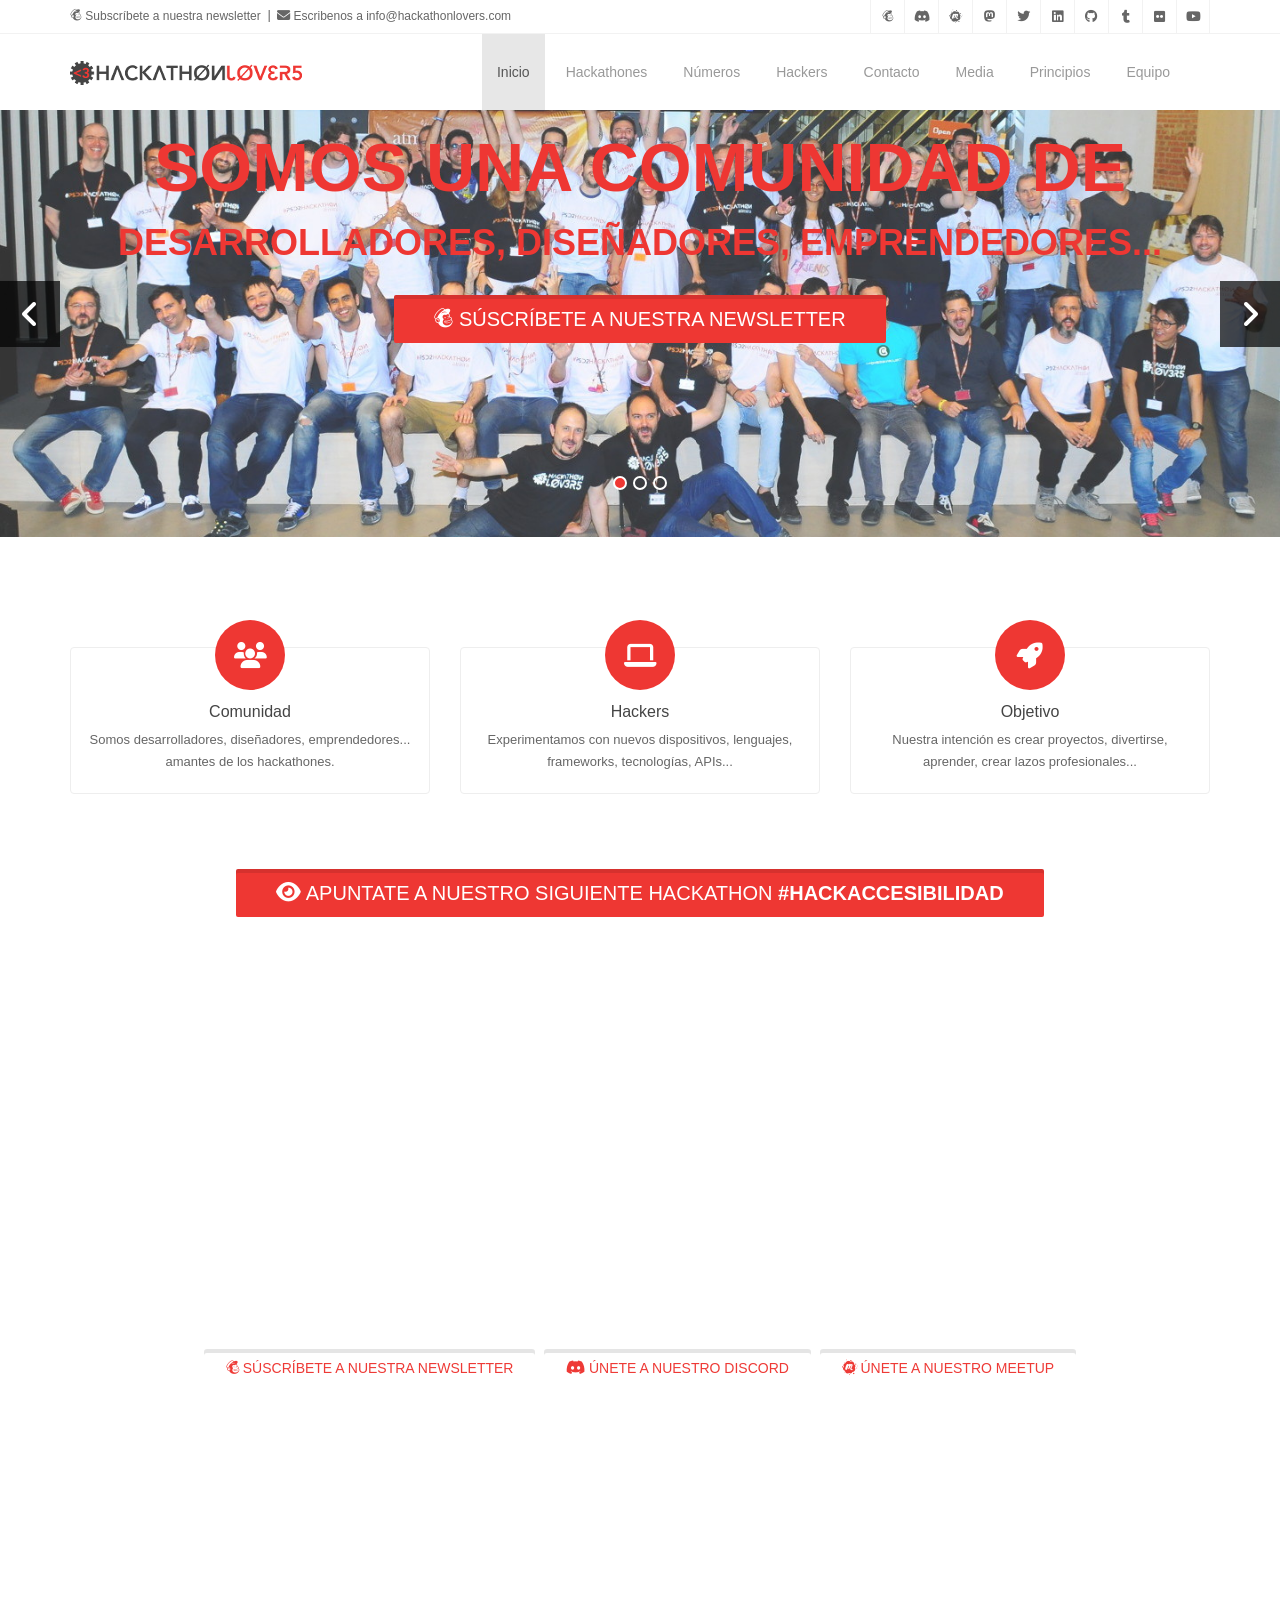
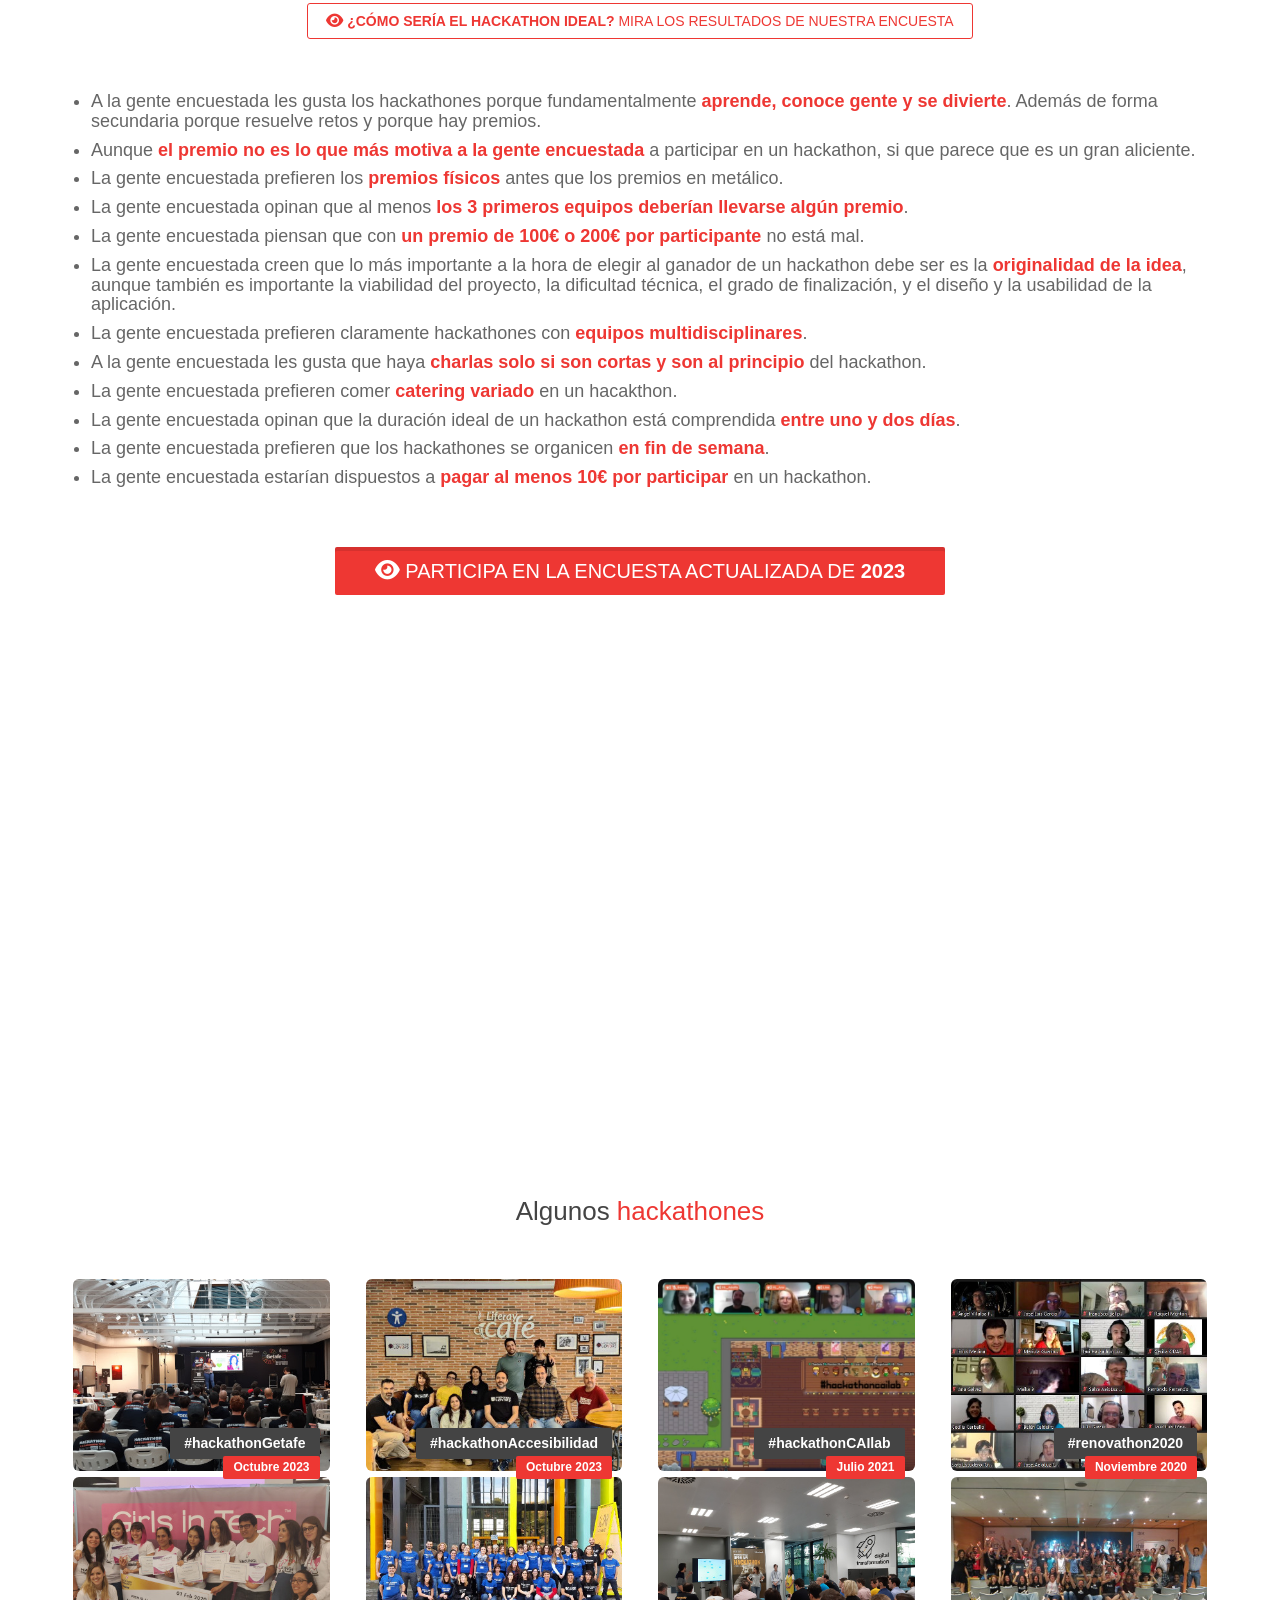
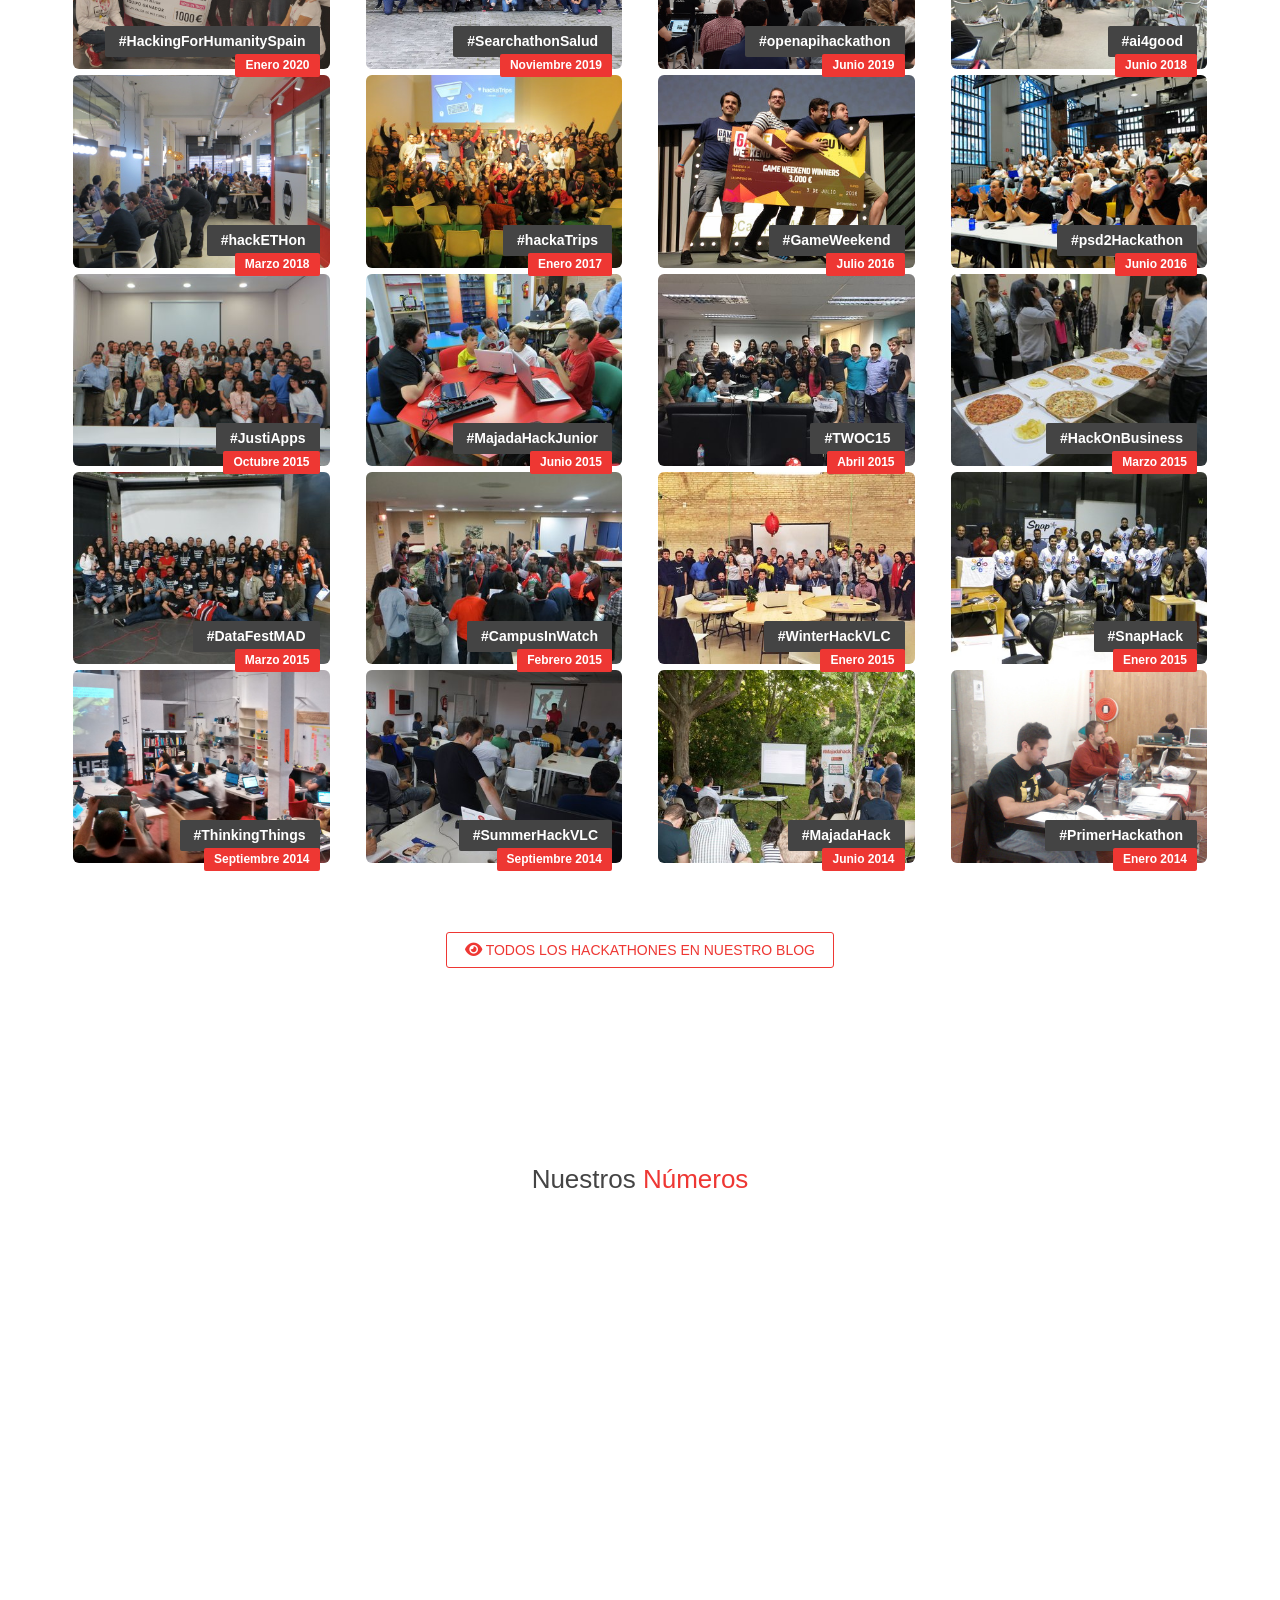
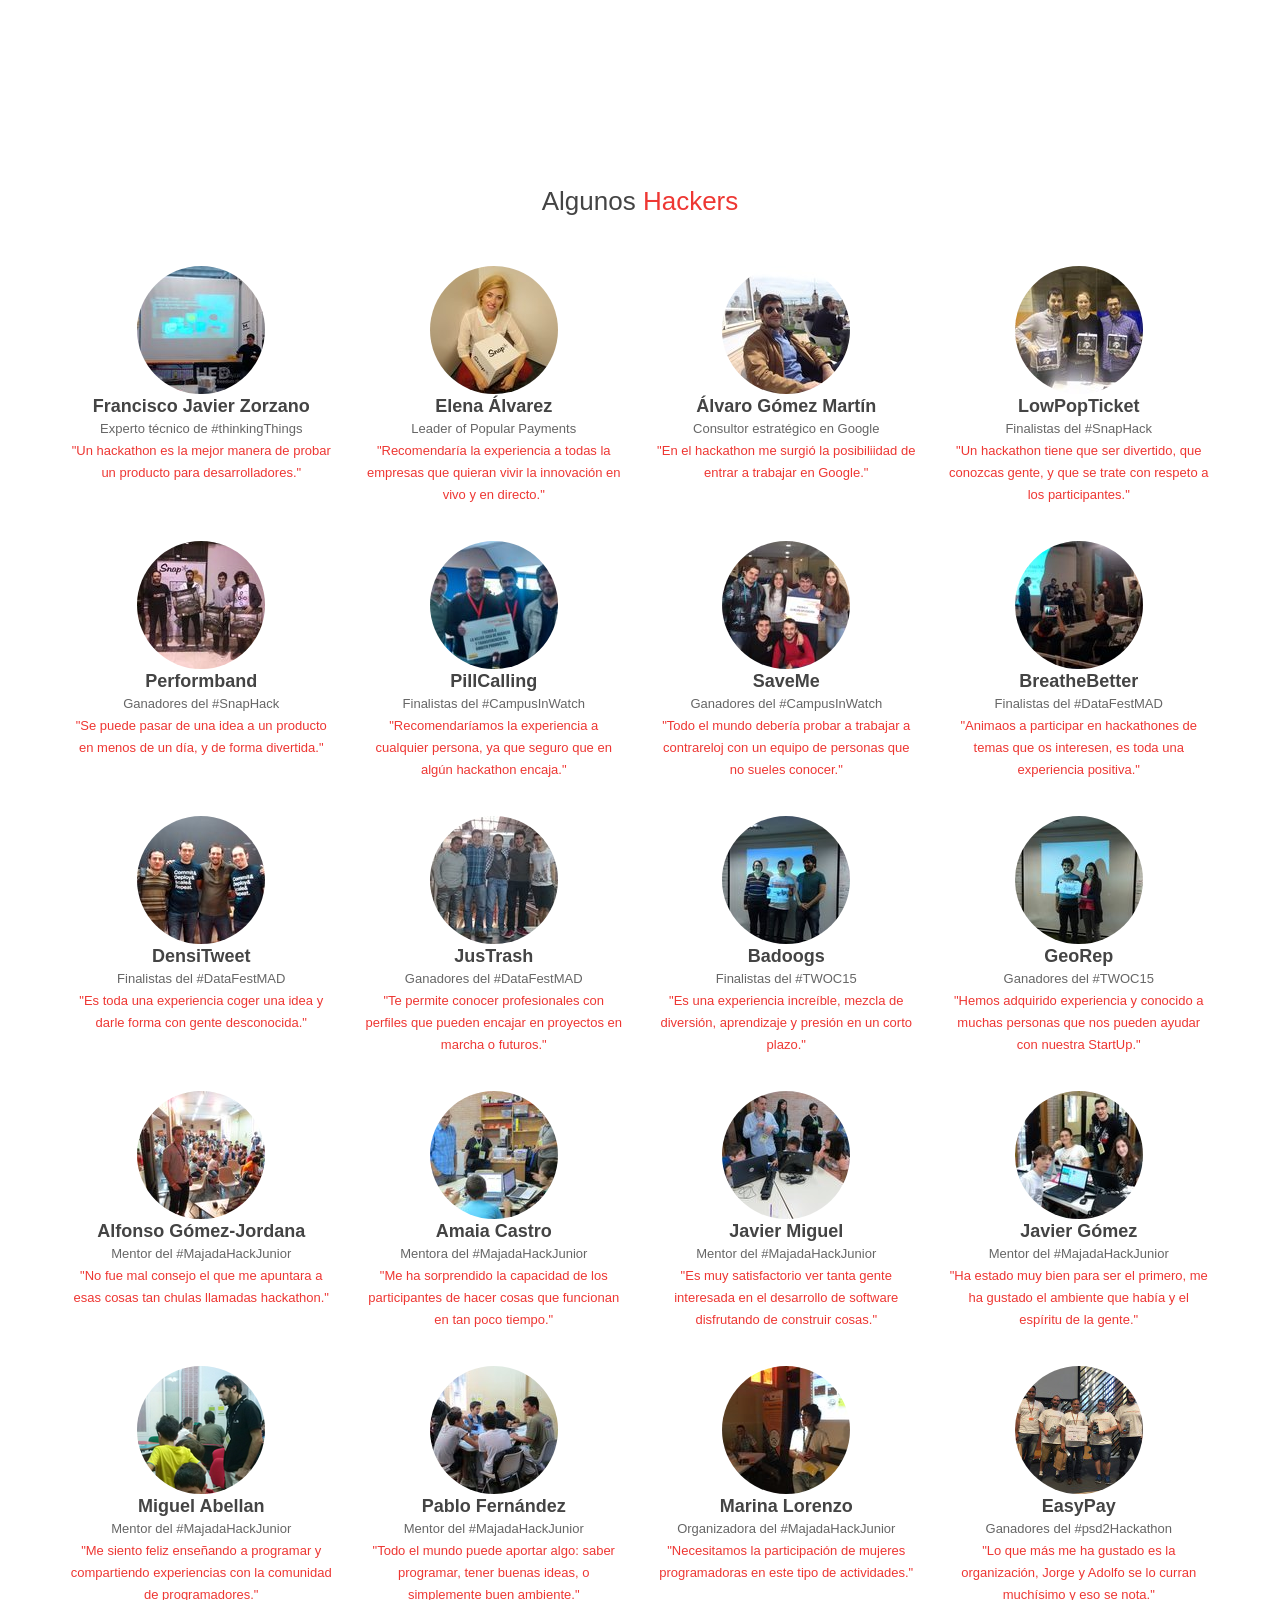
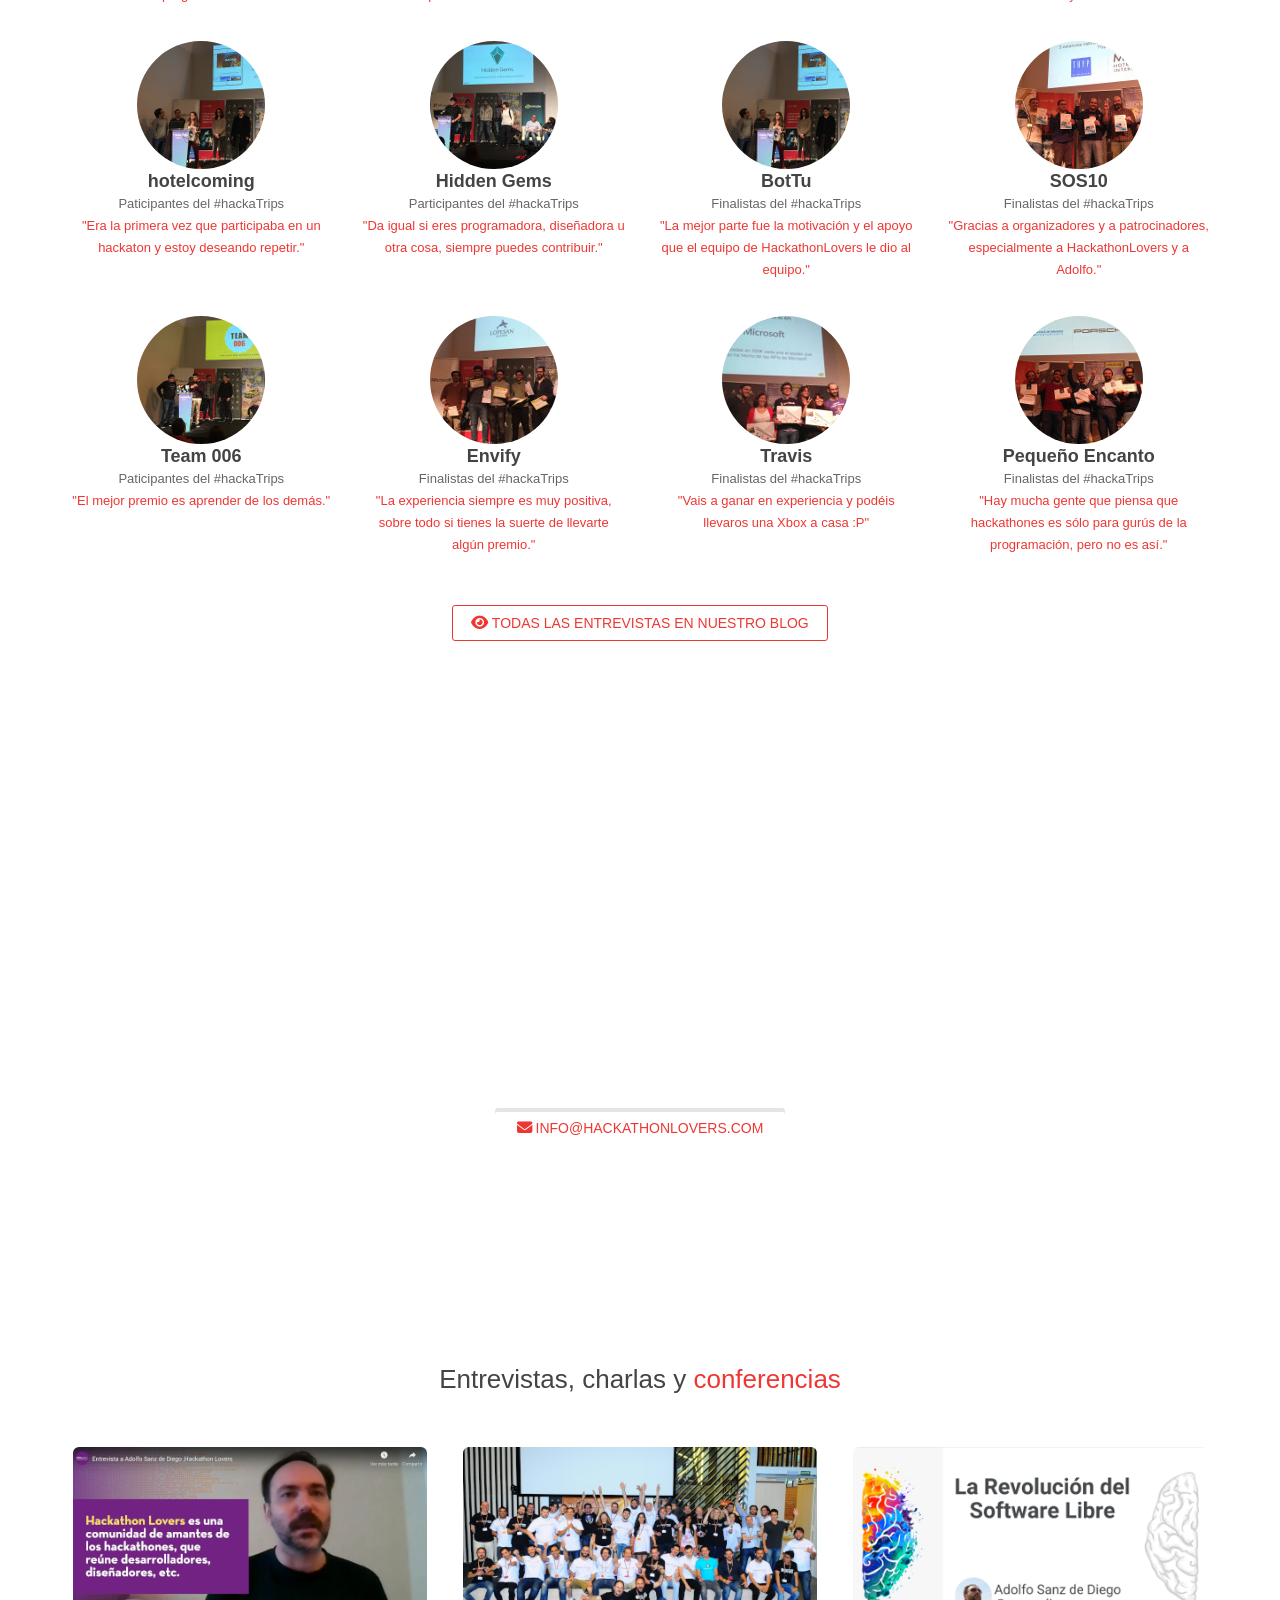
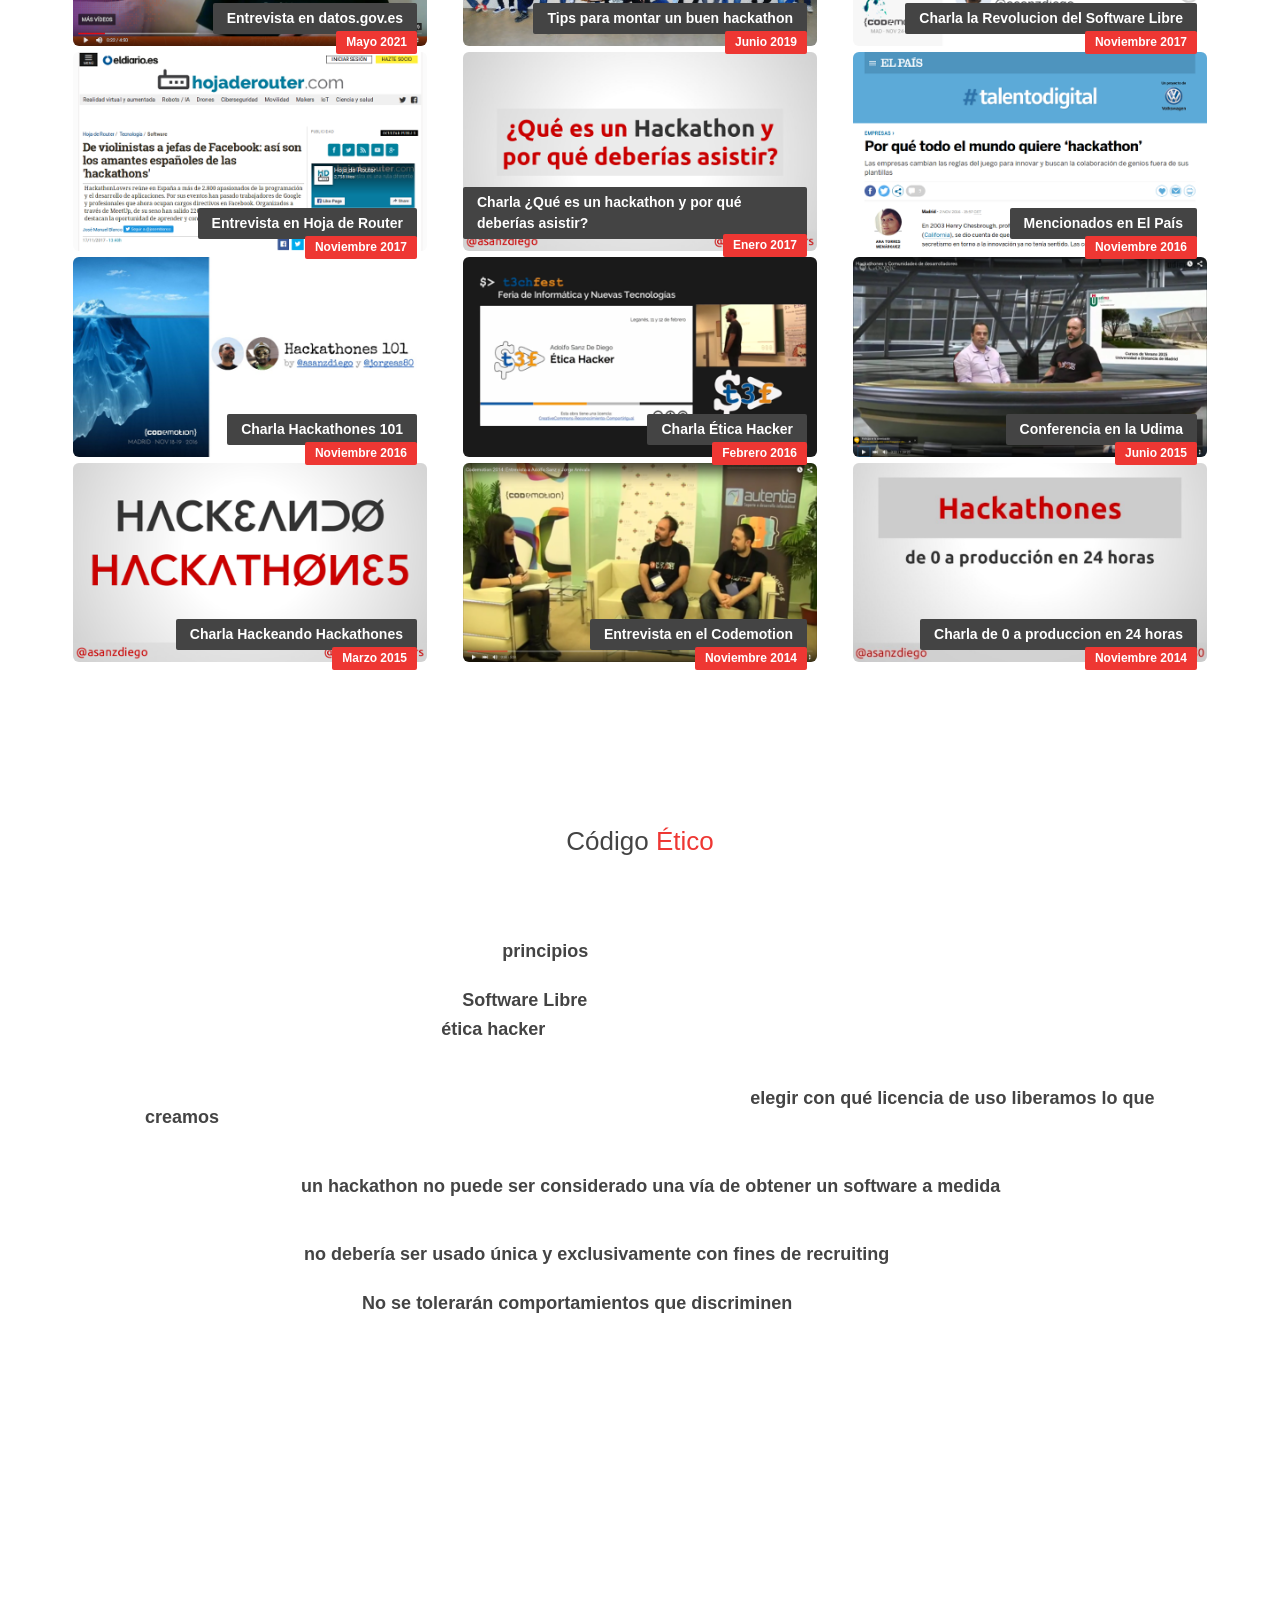
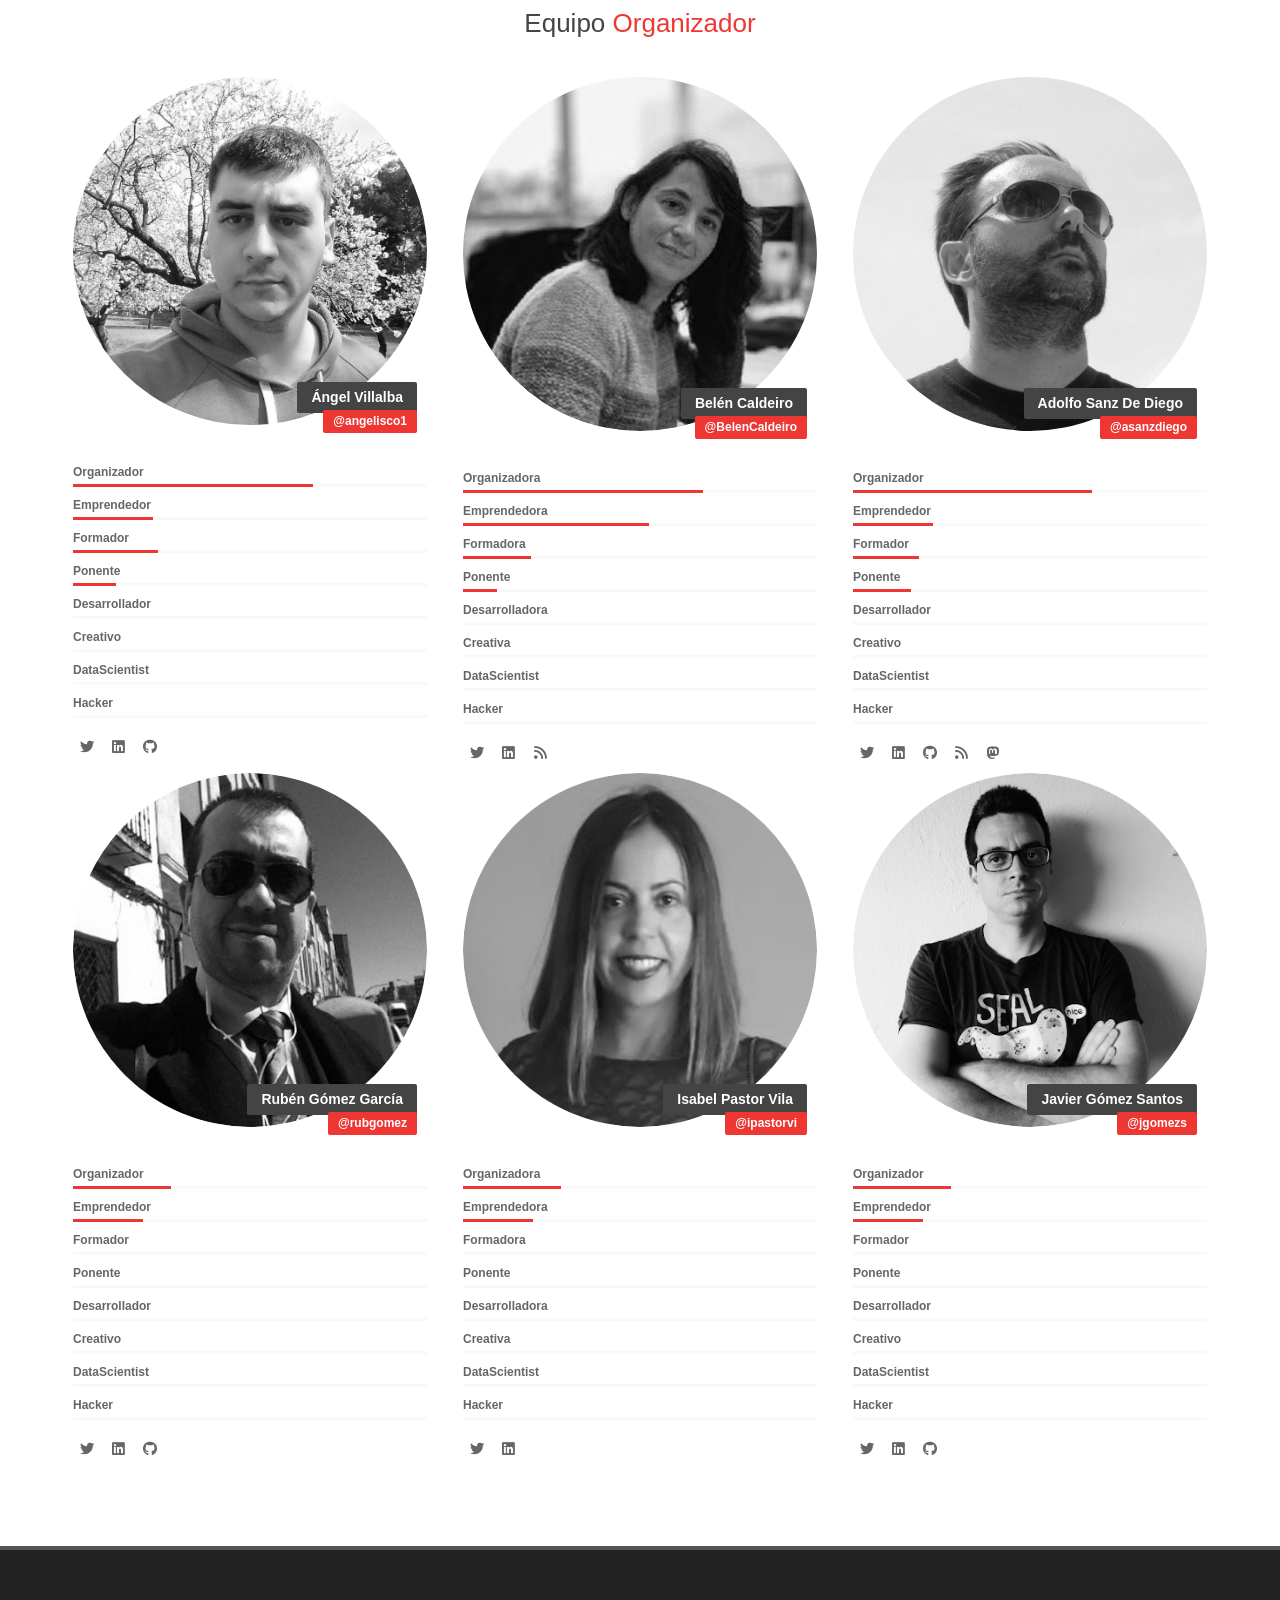
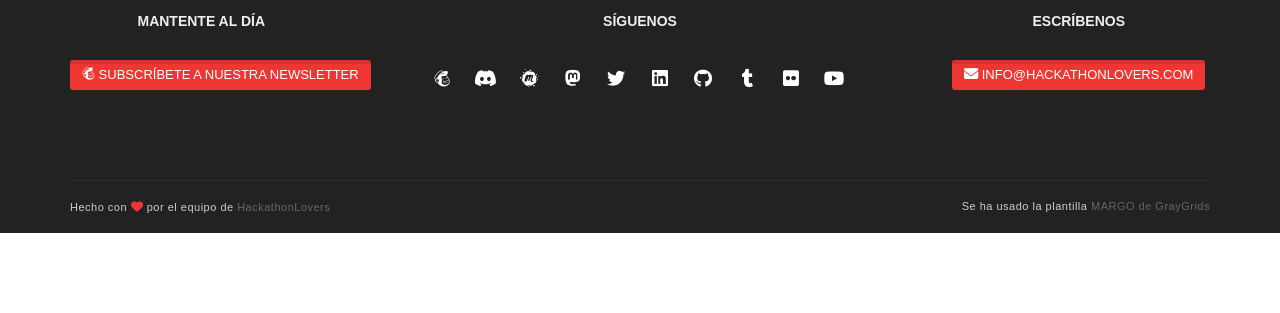
==== commit c83c2c7e: "minnor change" ====
--- a/index.html
+++ b/index.html
@@ -1148,9 +1148,7 @@
                     <br />
                     <a
                       href="http://hackathonlovers.tumblr.com/post/114216409813/entrevista-pillcalling-finalista-del-campusinwatch">
-                      "Recomendaríamos la experiencia a personas de cualquier ámbito, ya que seguro que en algún
-                      hackathon
-                      encaja."</a>
+                      "Recomendaríamos la experiencia a cualquier persona, ya que seguro que en algún hackathon encaja."</a>
                   </p>
                 </div>
               </div>
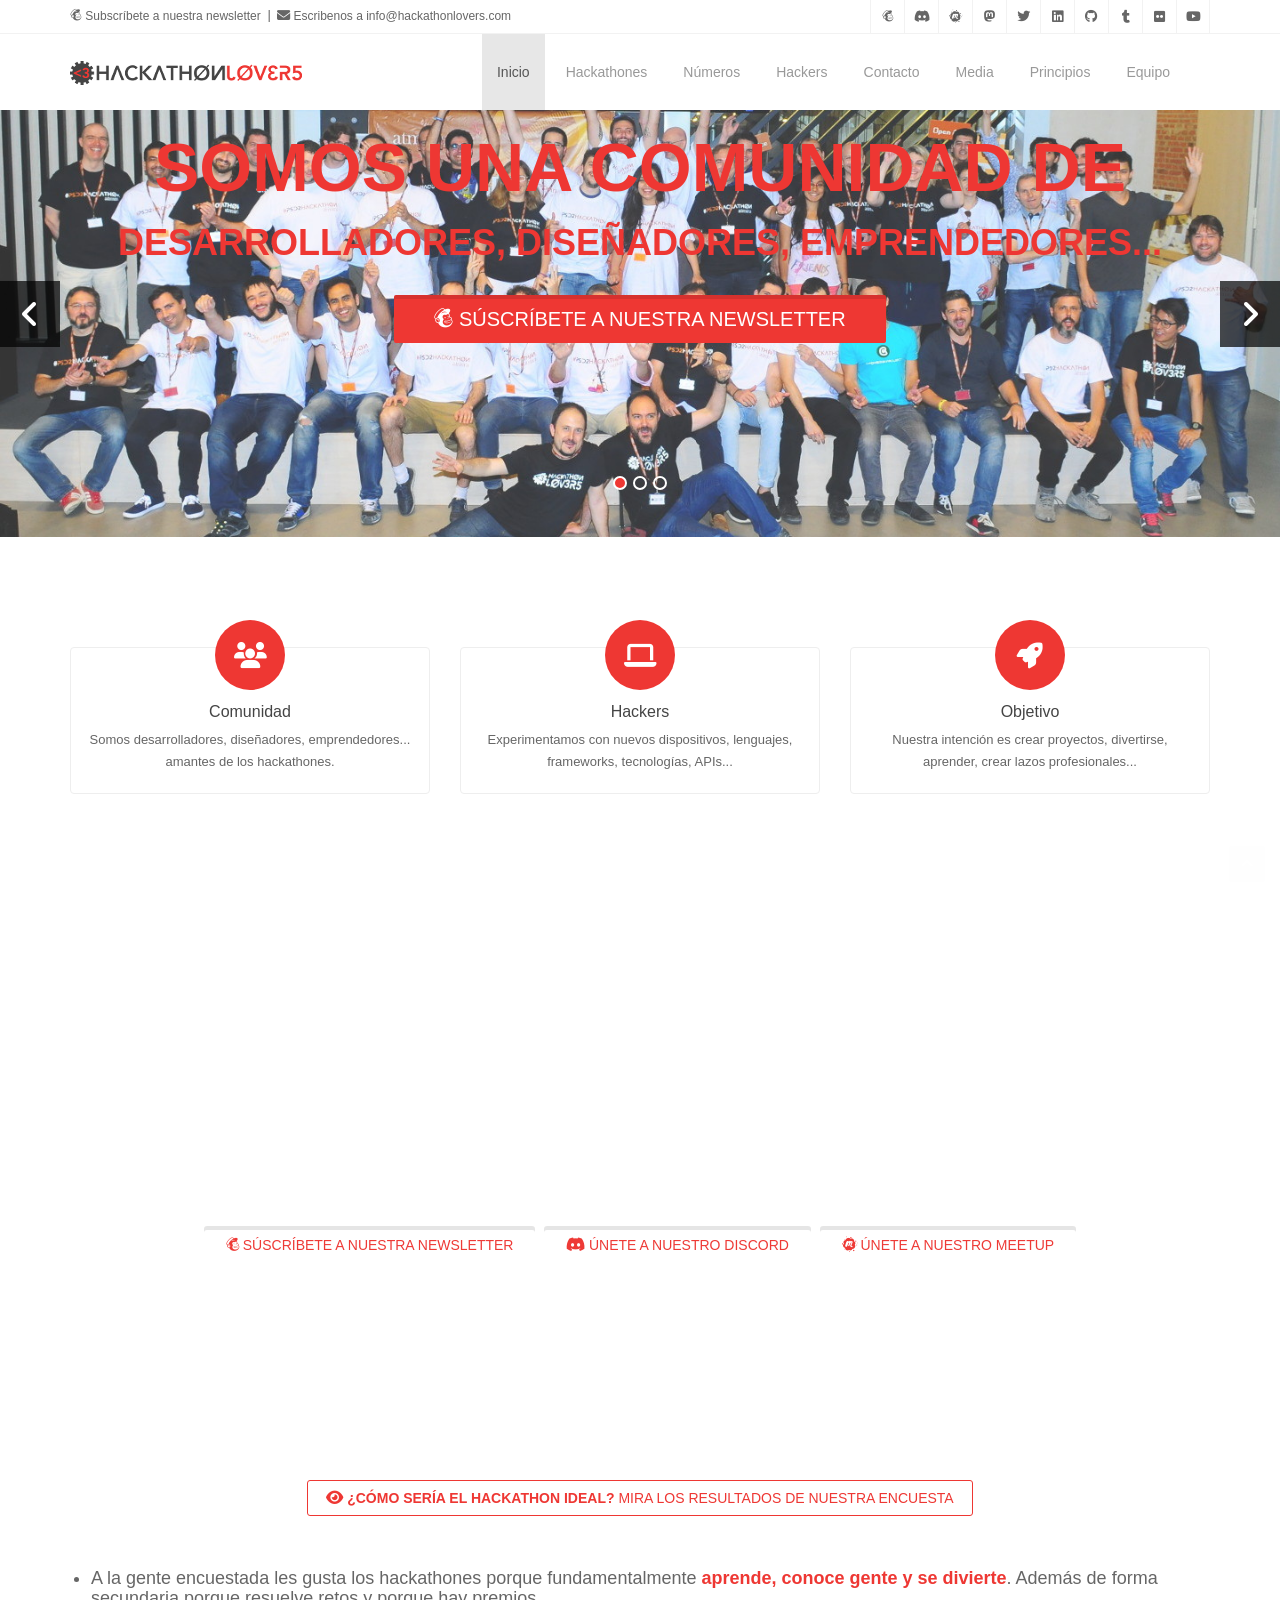
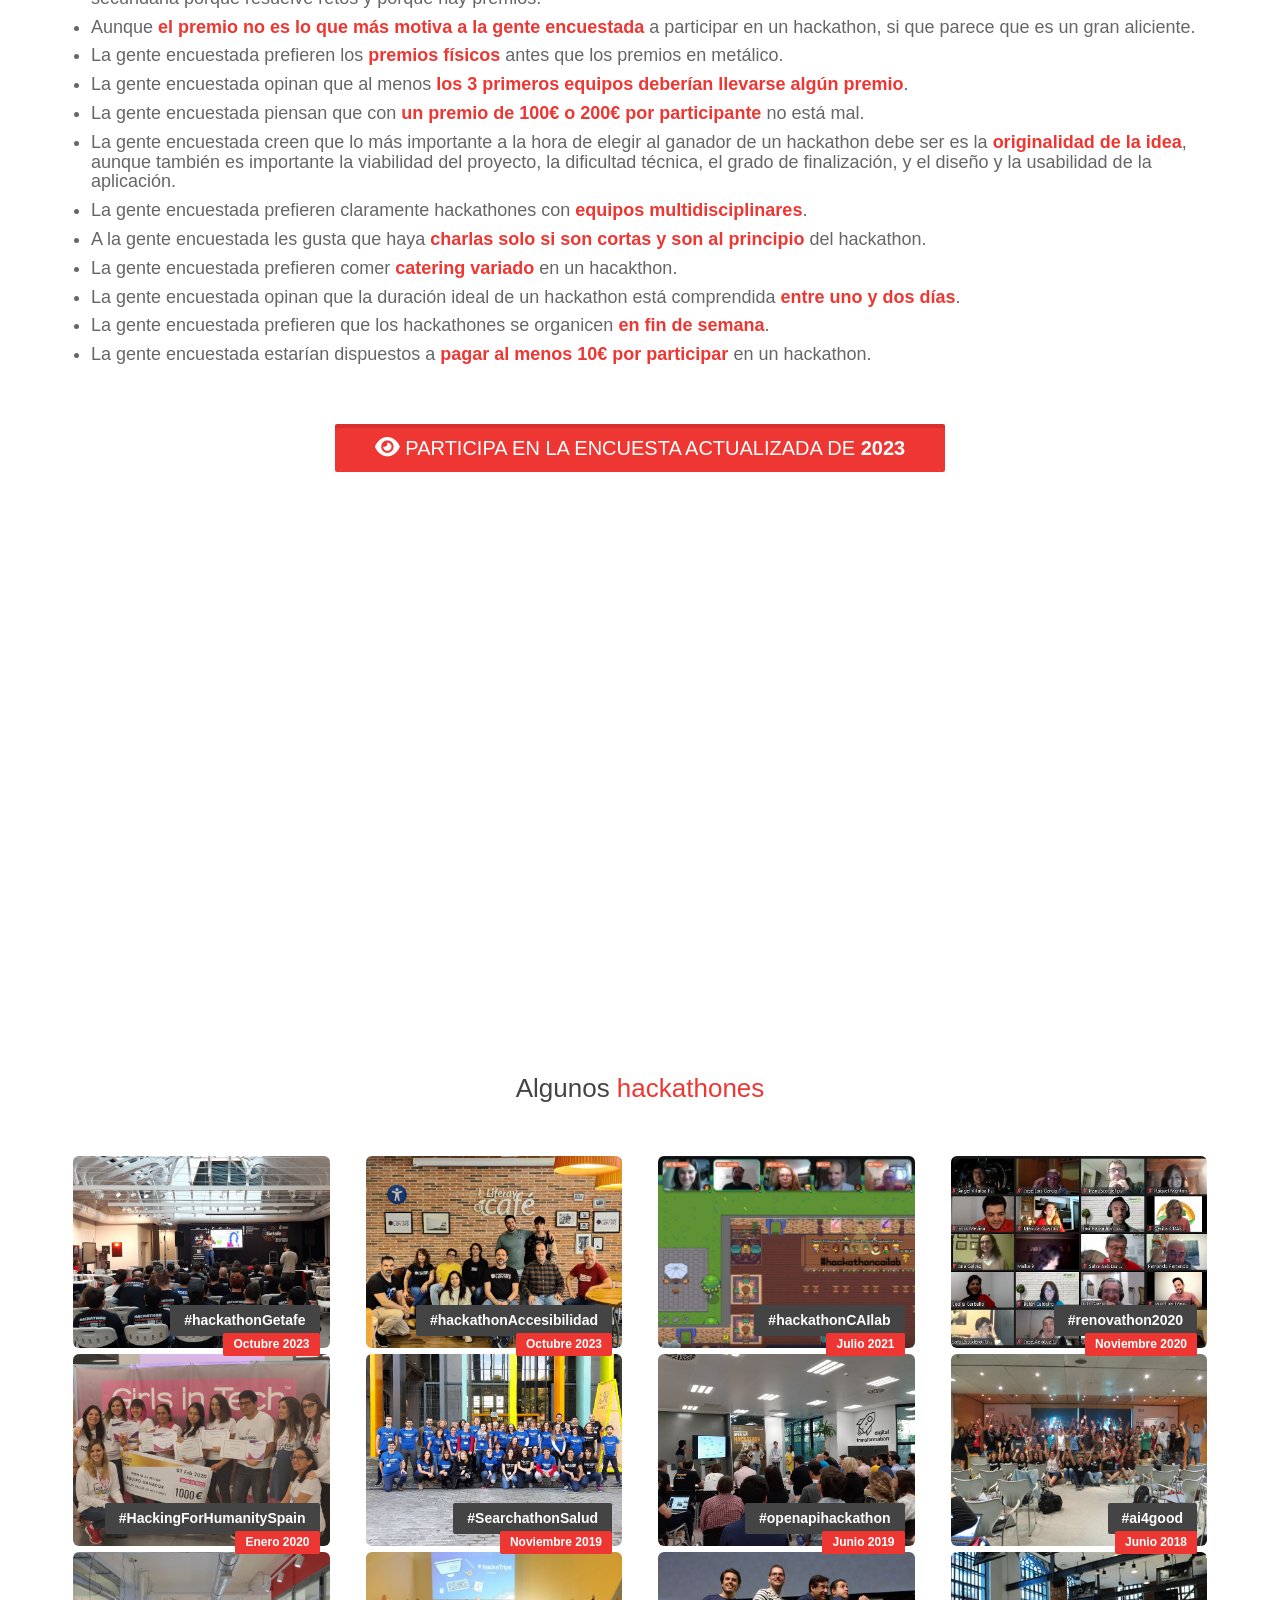
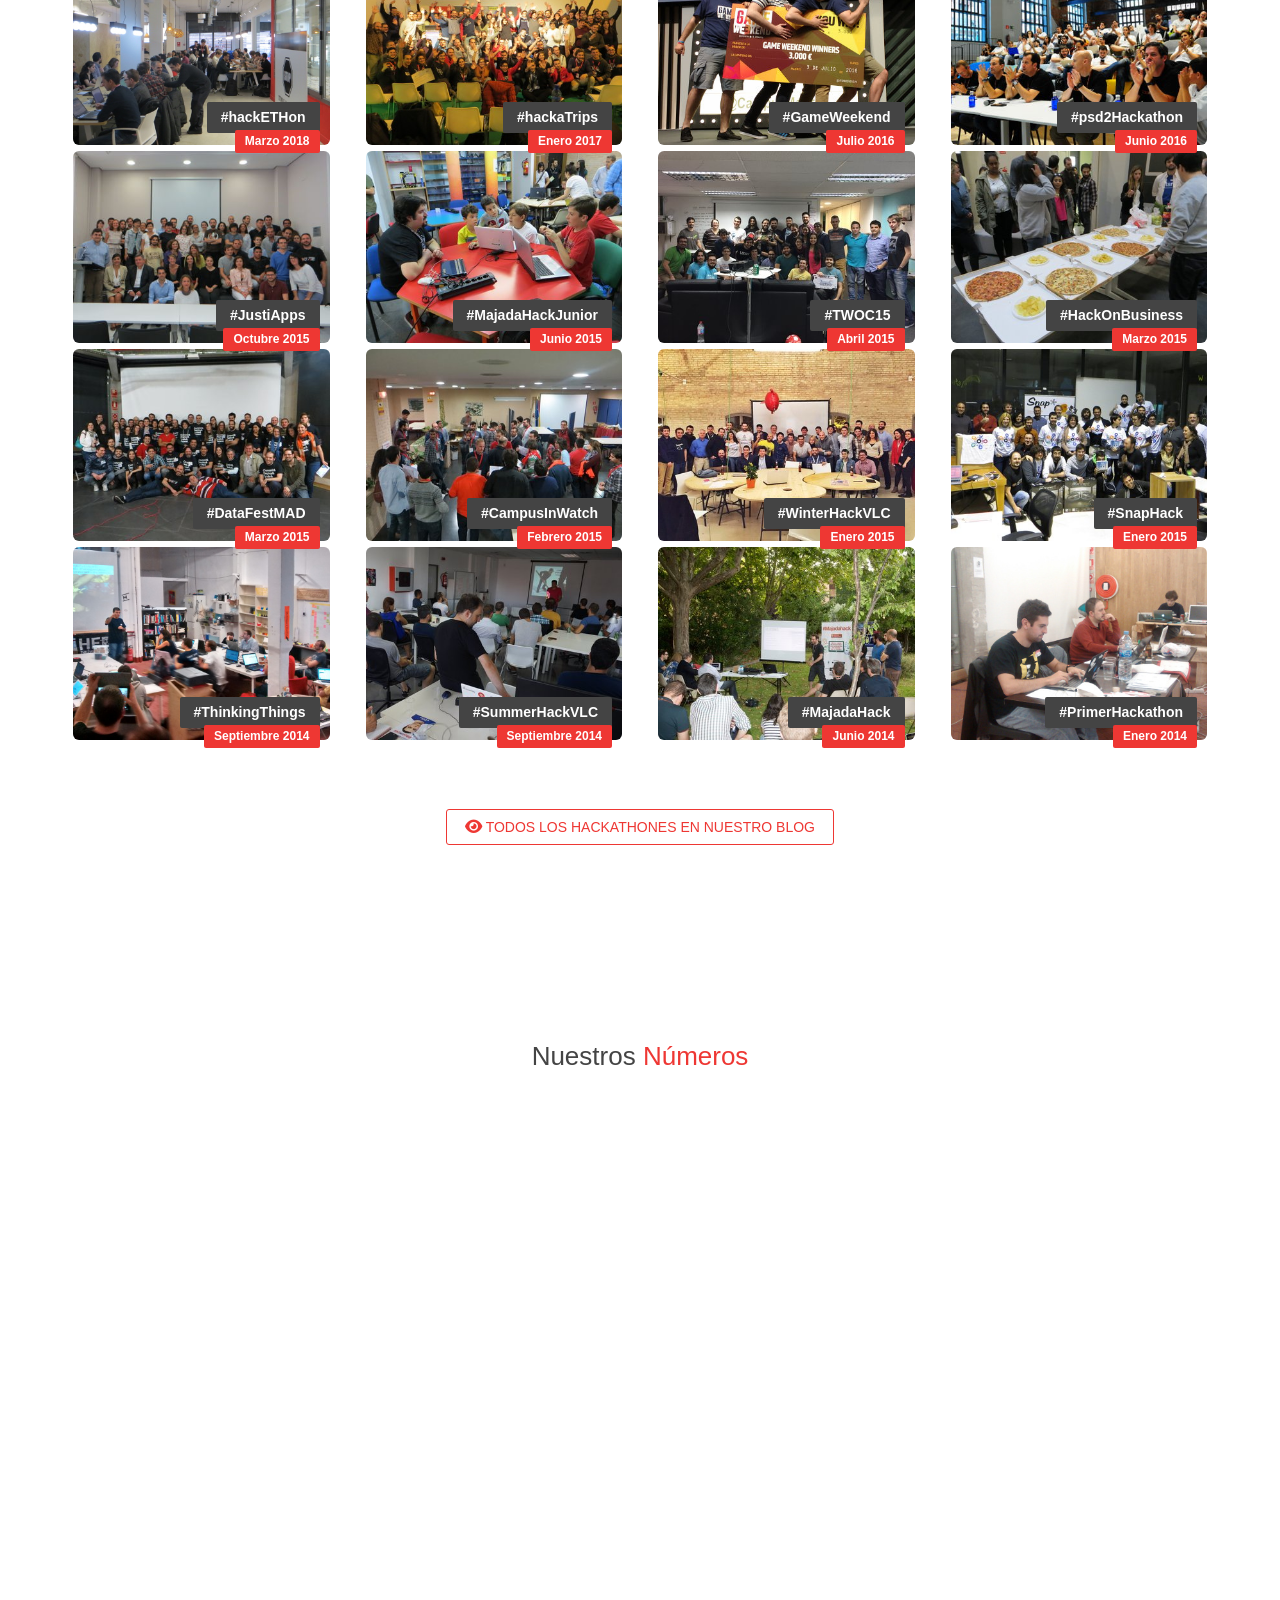
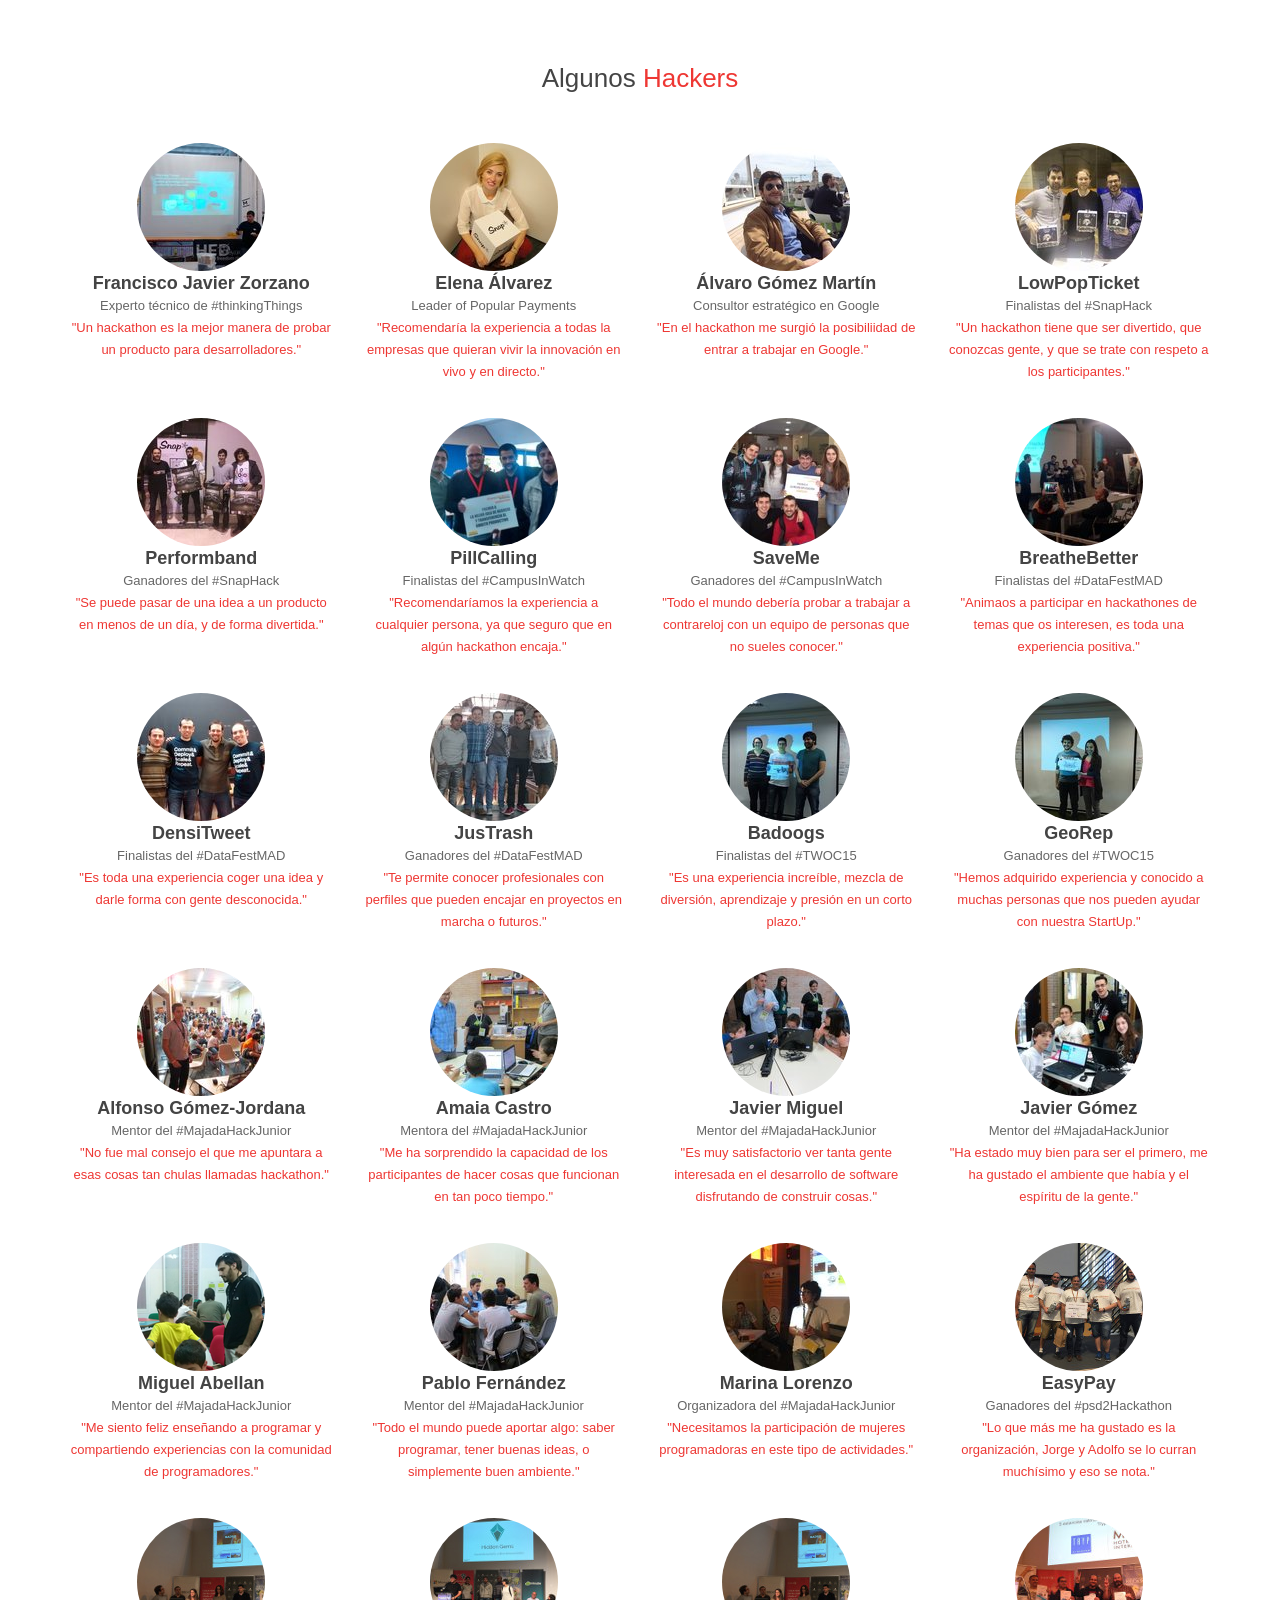
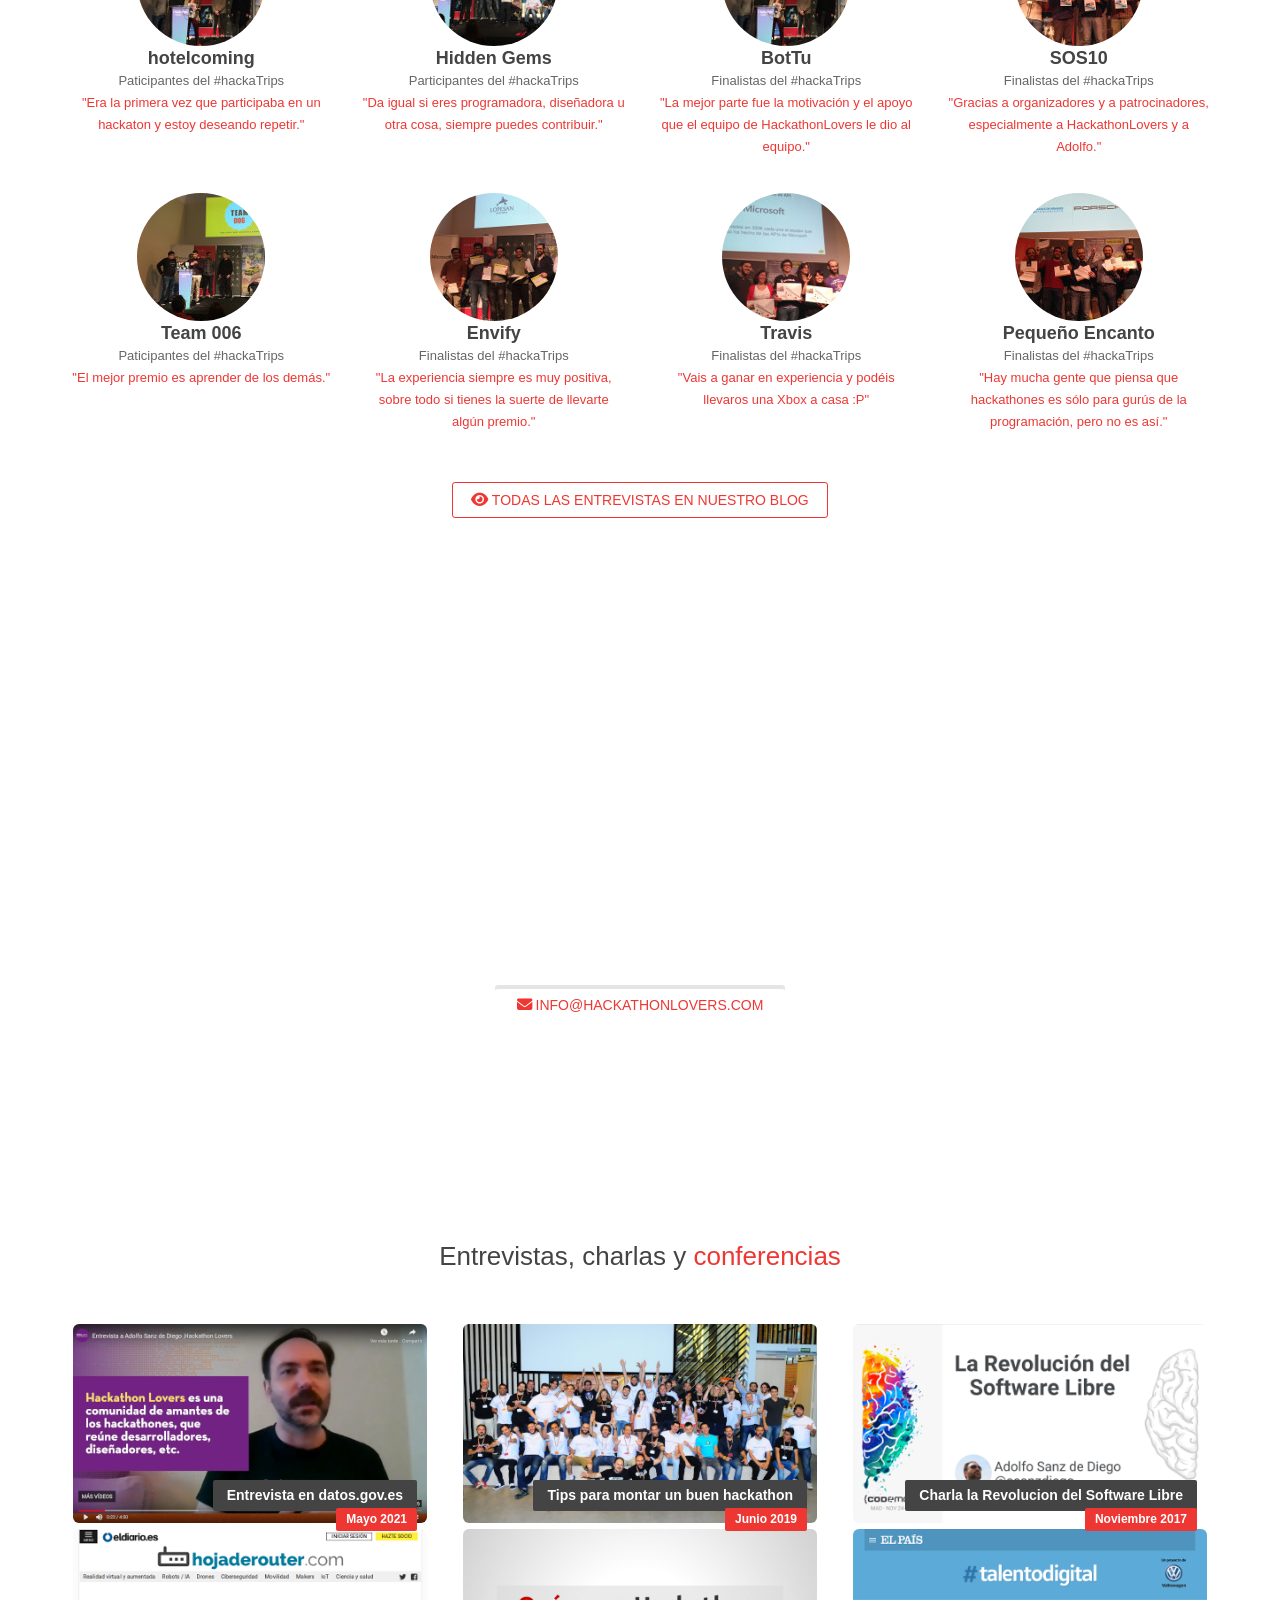
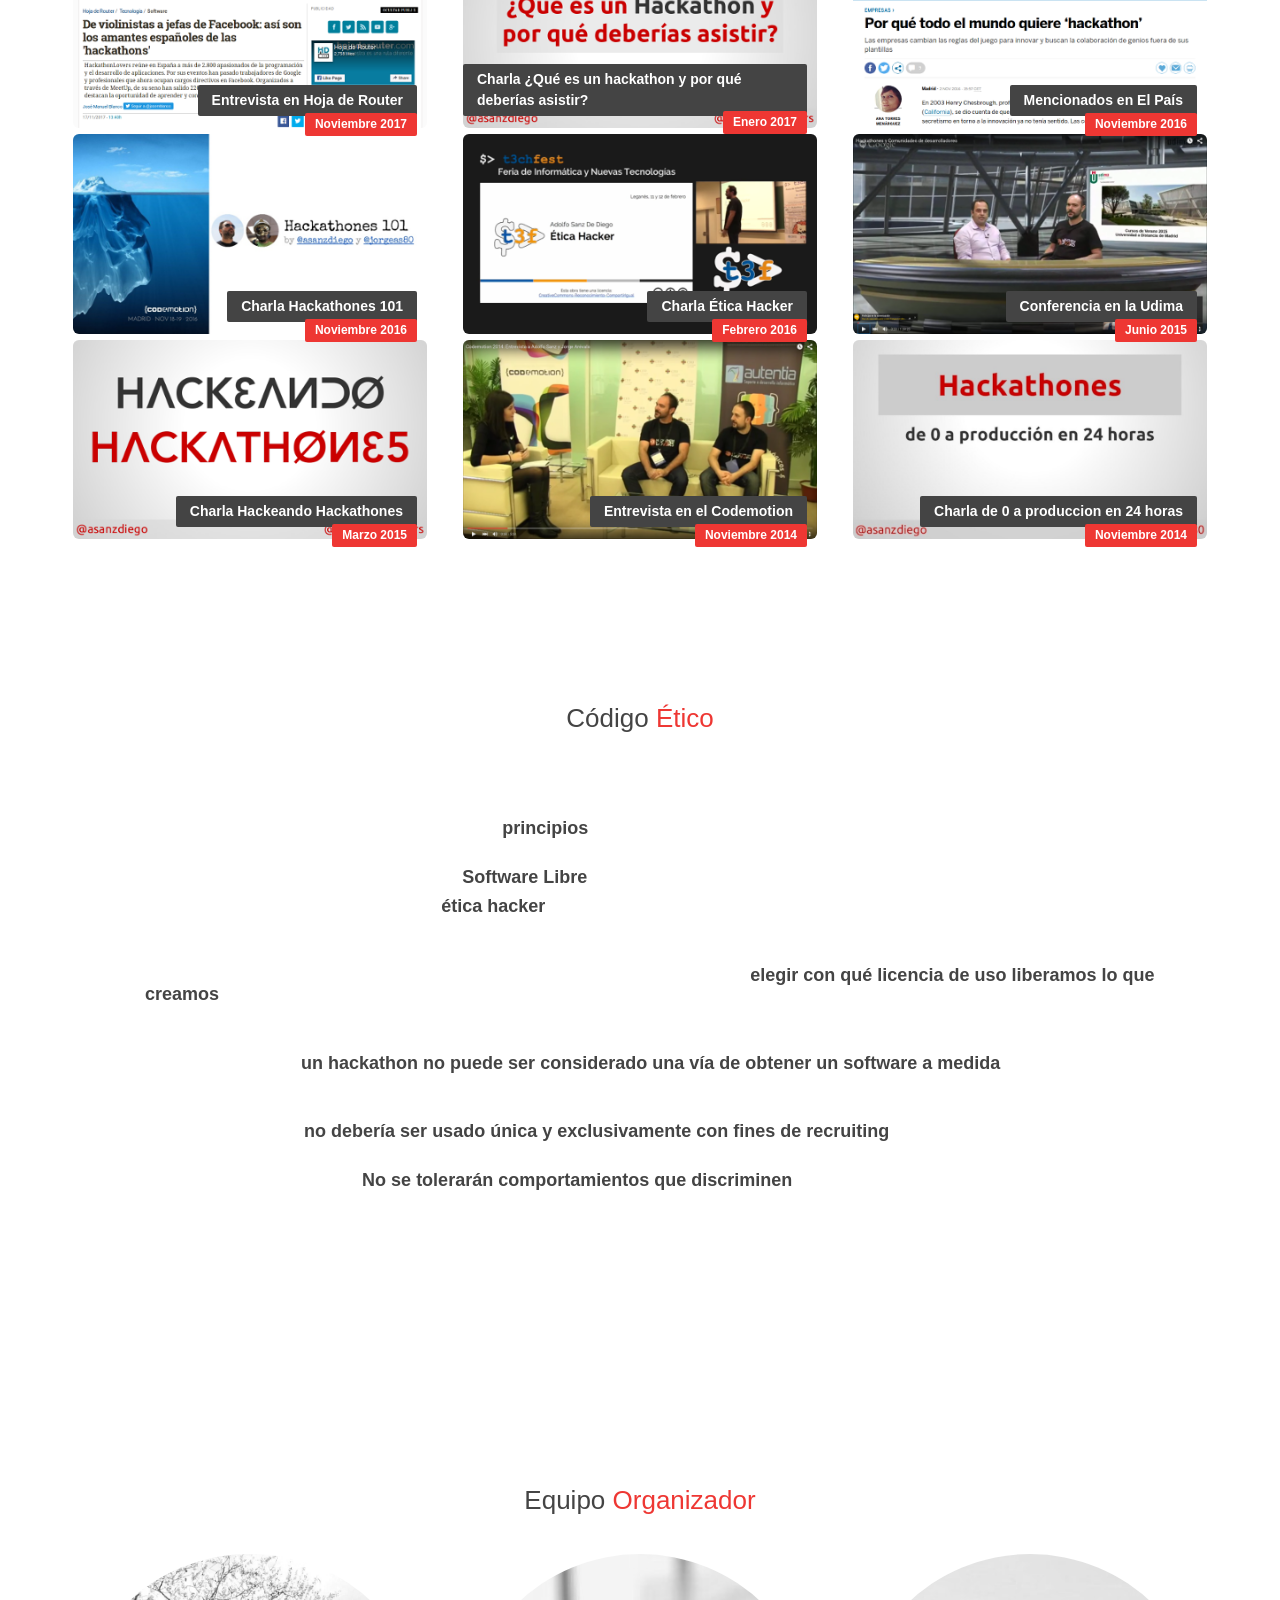
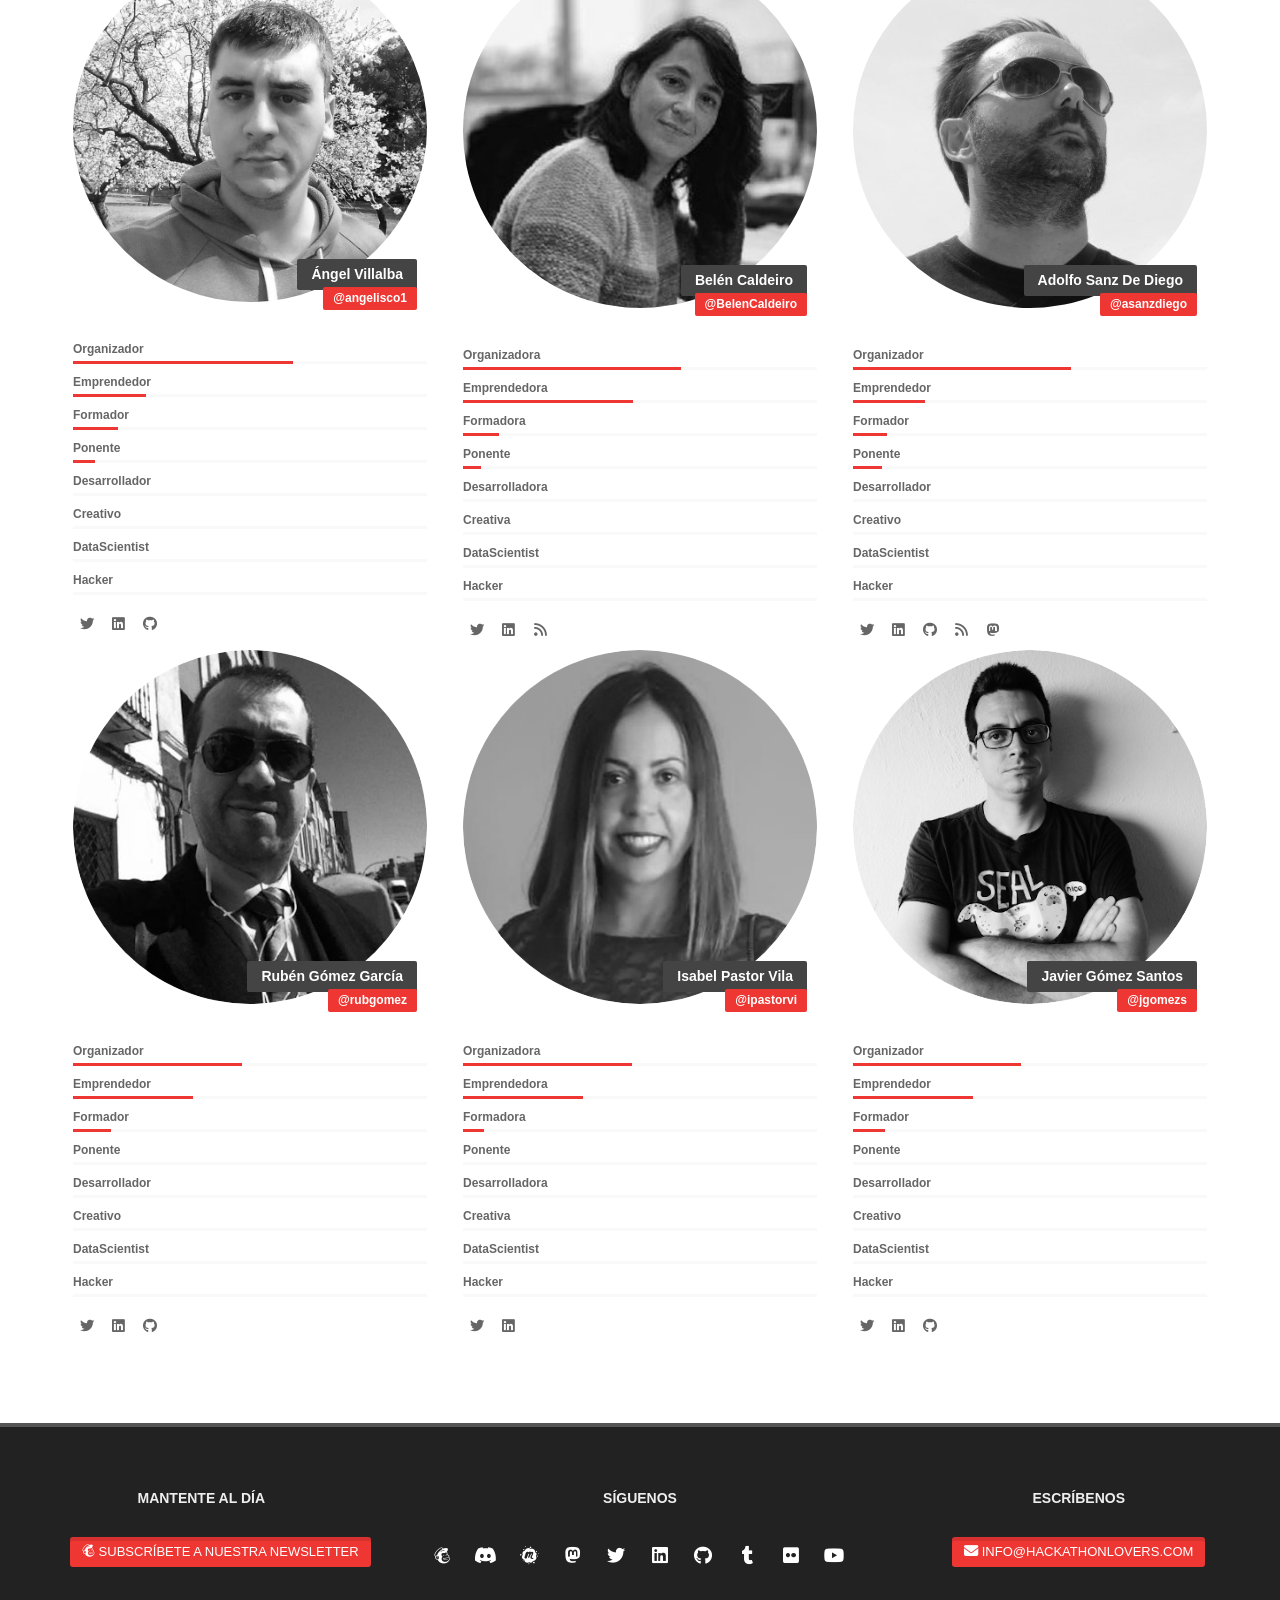
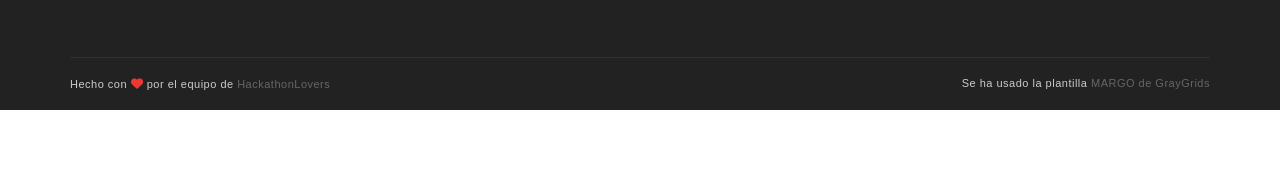
==== commit 8f22e56d: "minnor change" ====
--- a/index.html
+++ b/index.html
@@ -340,12 +340,12 @@
         </div>
         <!-- .row -->
 
-        <p class="text-center">
+        <!--p class="text-center">
           <a class="slider btn btn-system btn-large" href="https://hackathonlovers.com/hackaccesibilidad/">
             <i class="fa-solid fa-eye"></i> Apuntate a nuestro siguiente hackathon
             <strong>#hackAccesibilidad</strong>
           </a>
-        </p>
+        </p-->
 
       </div>
       <!-- .container -->
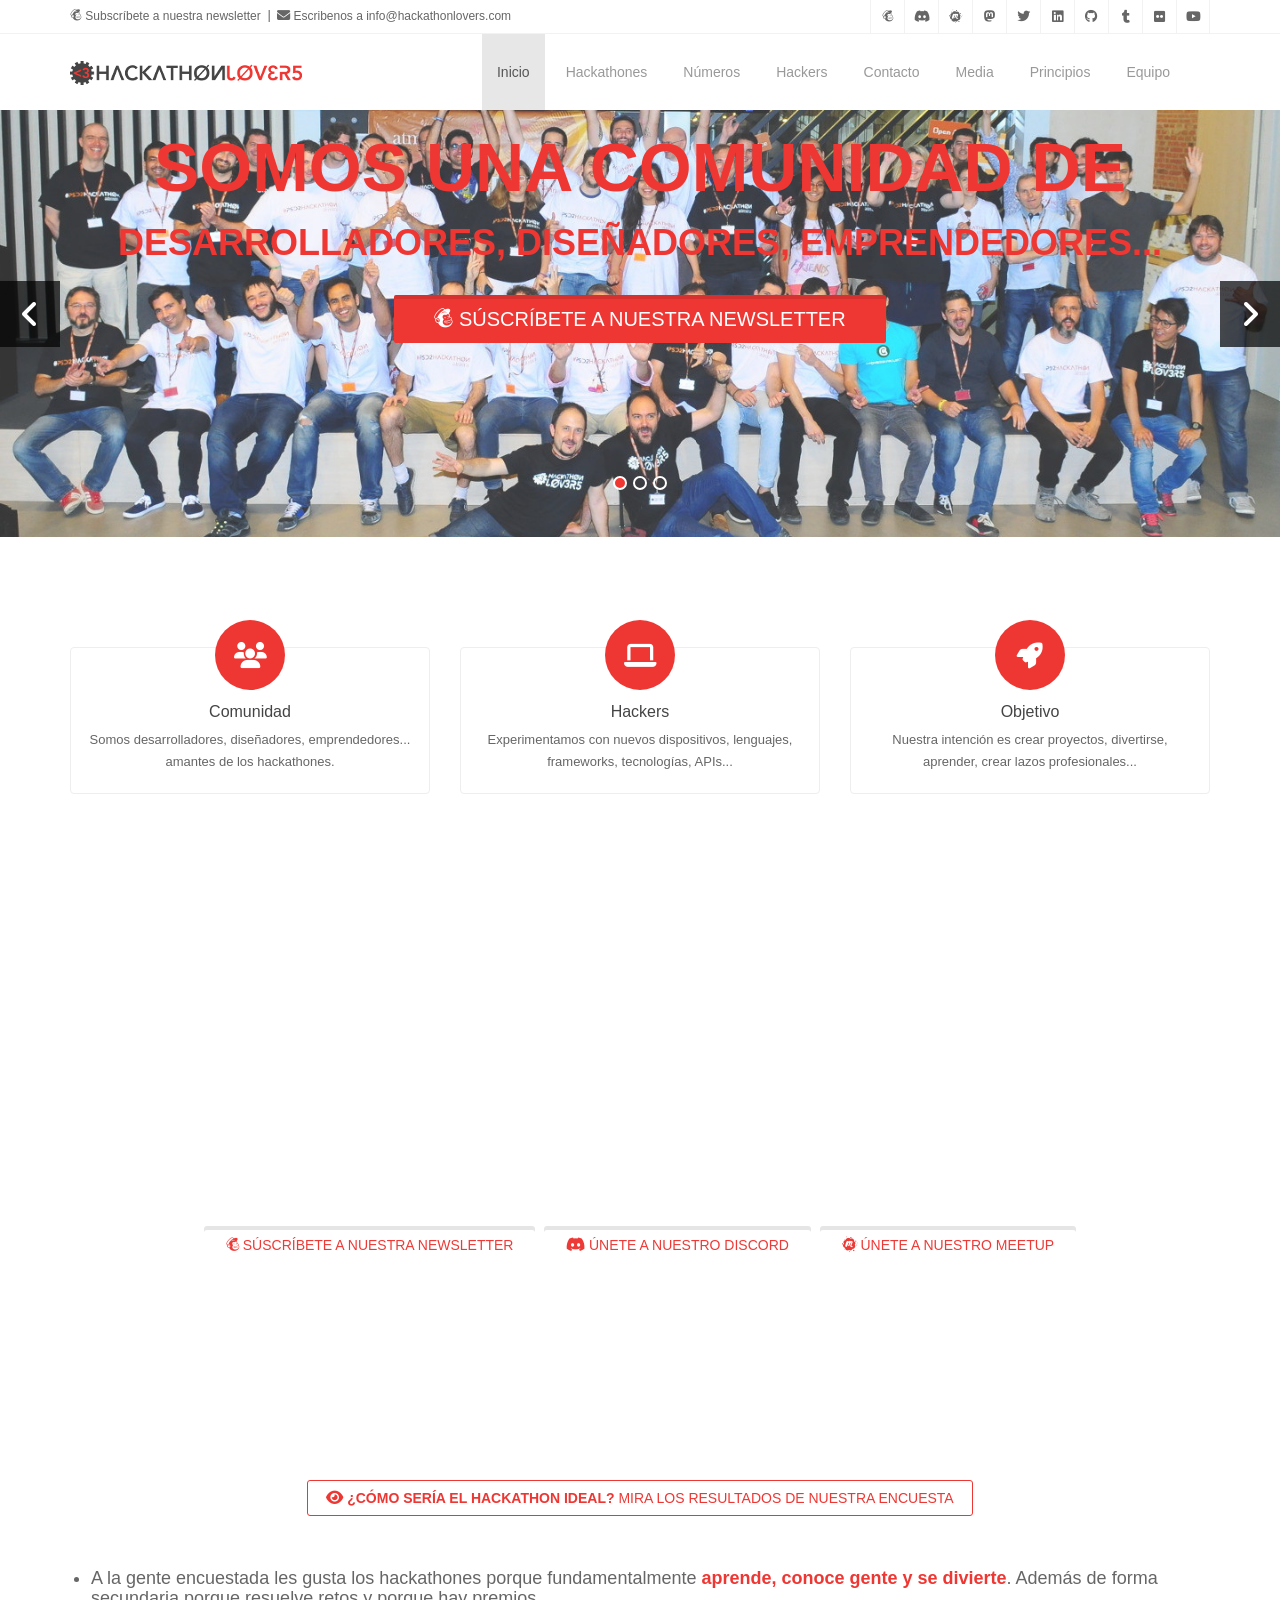
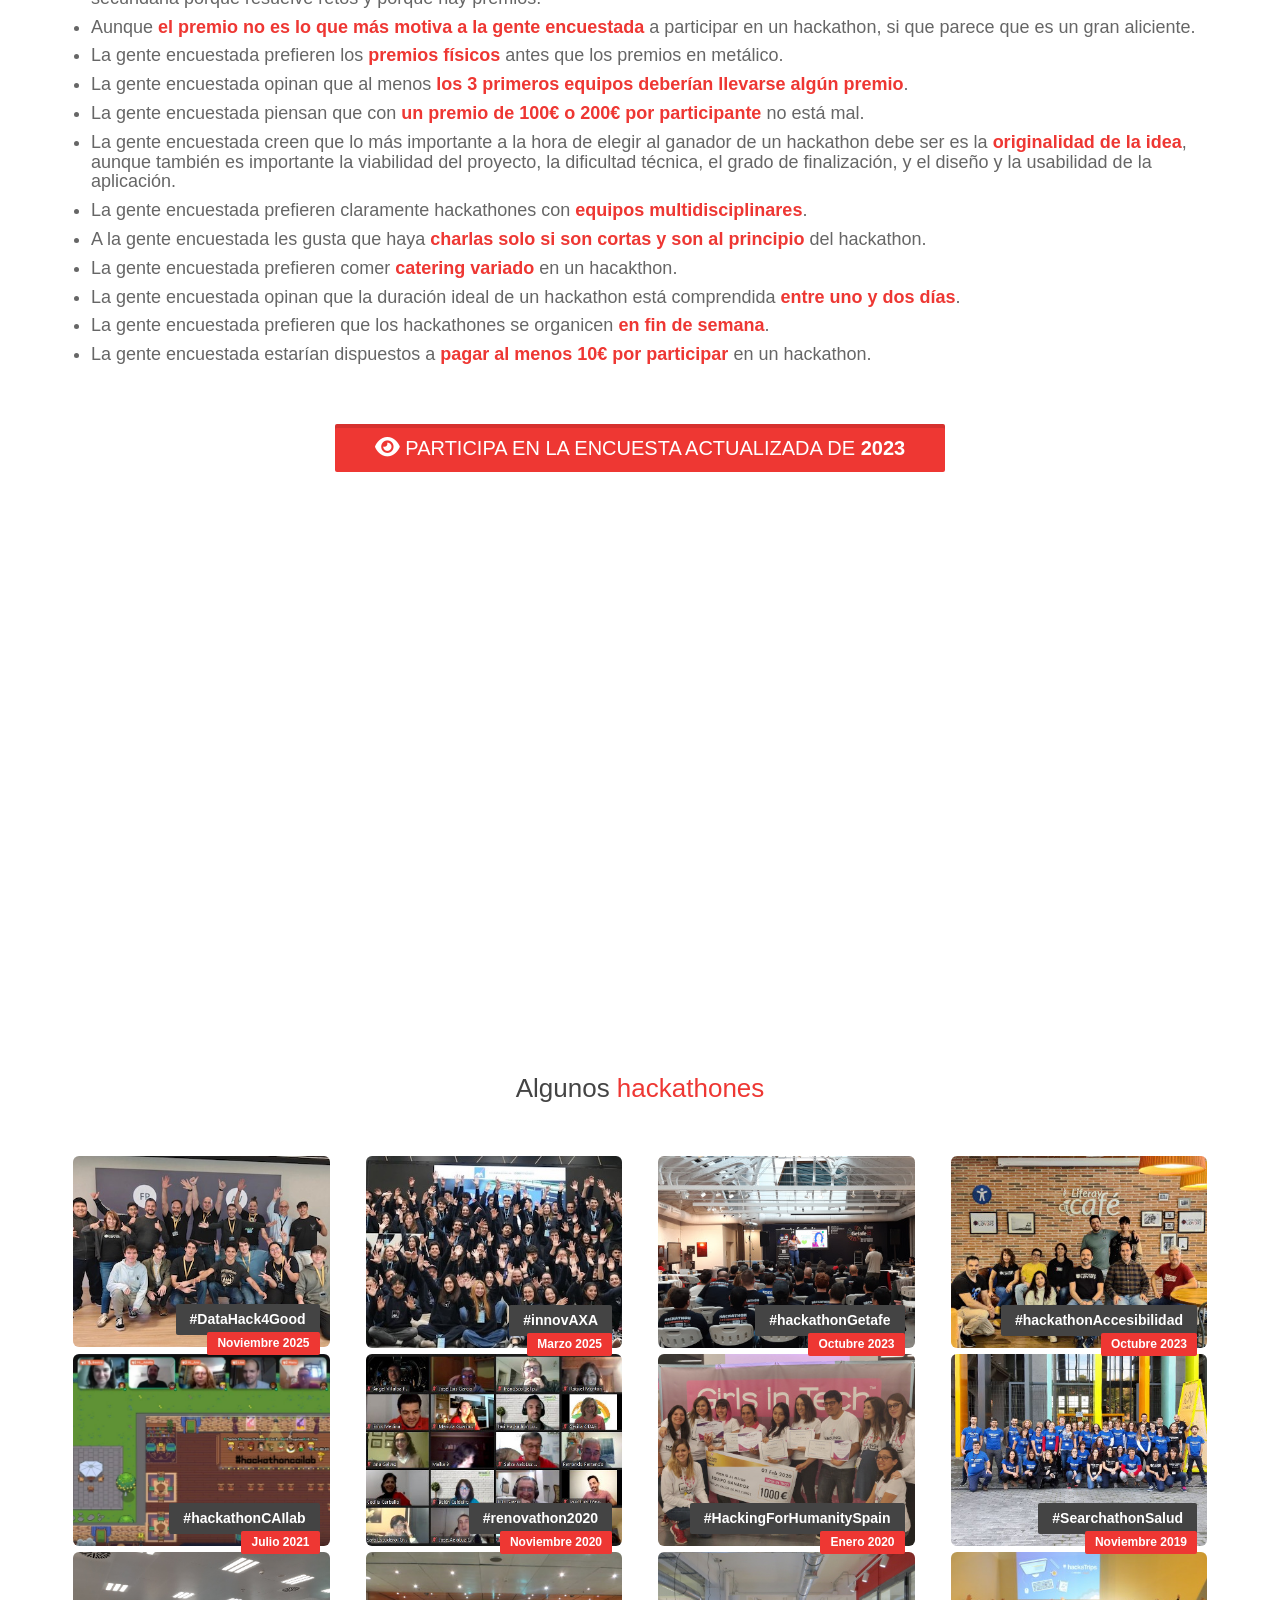
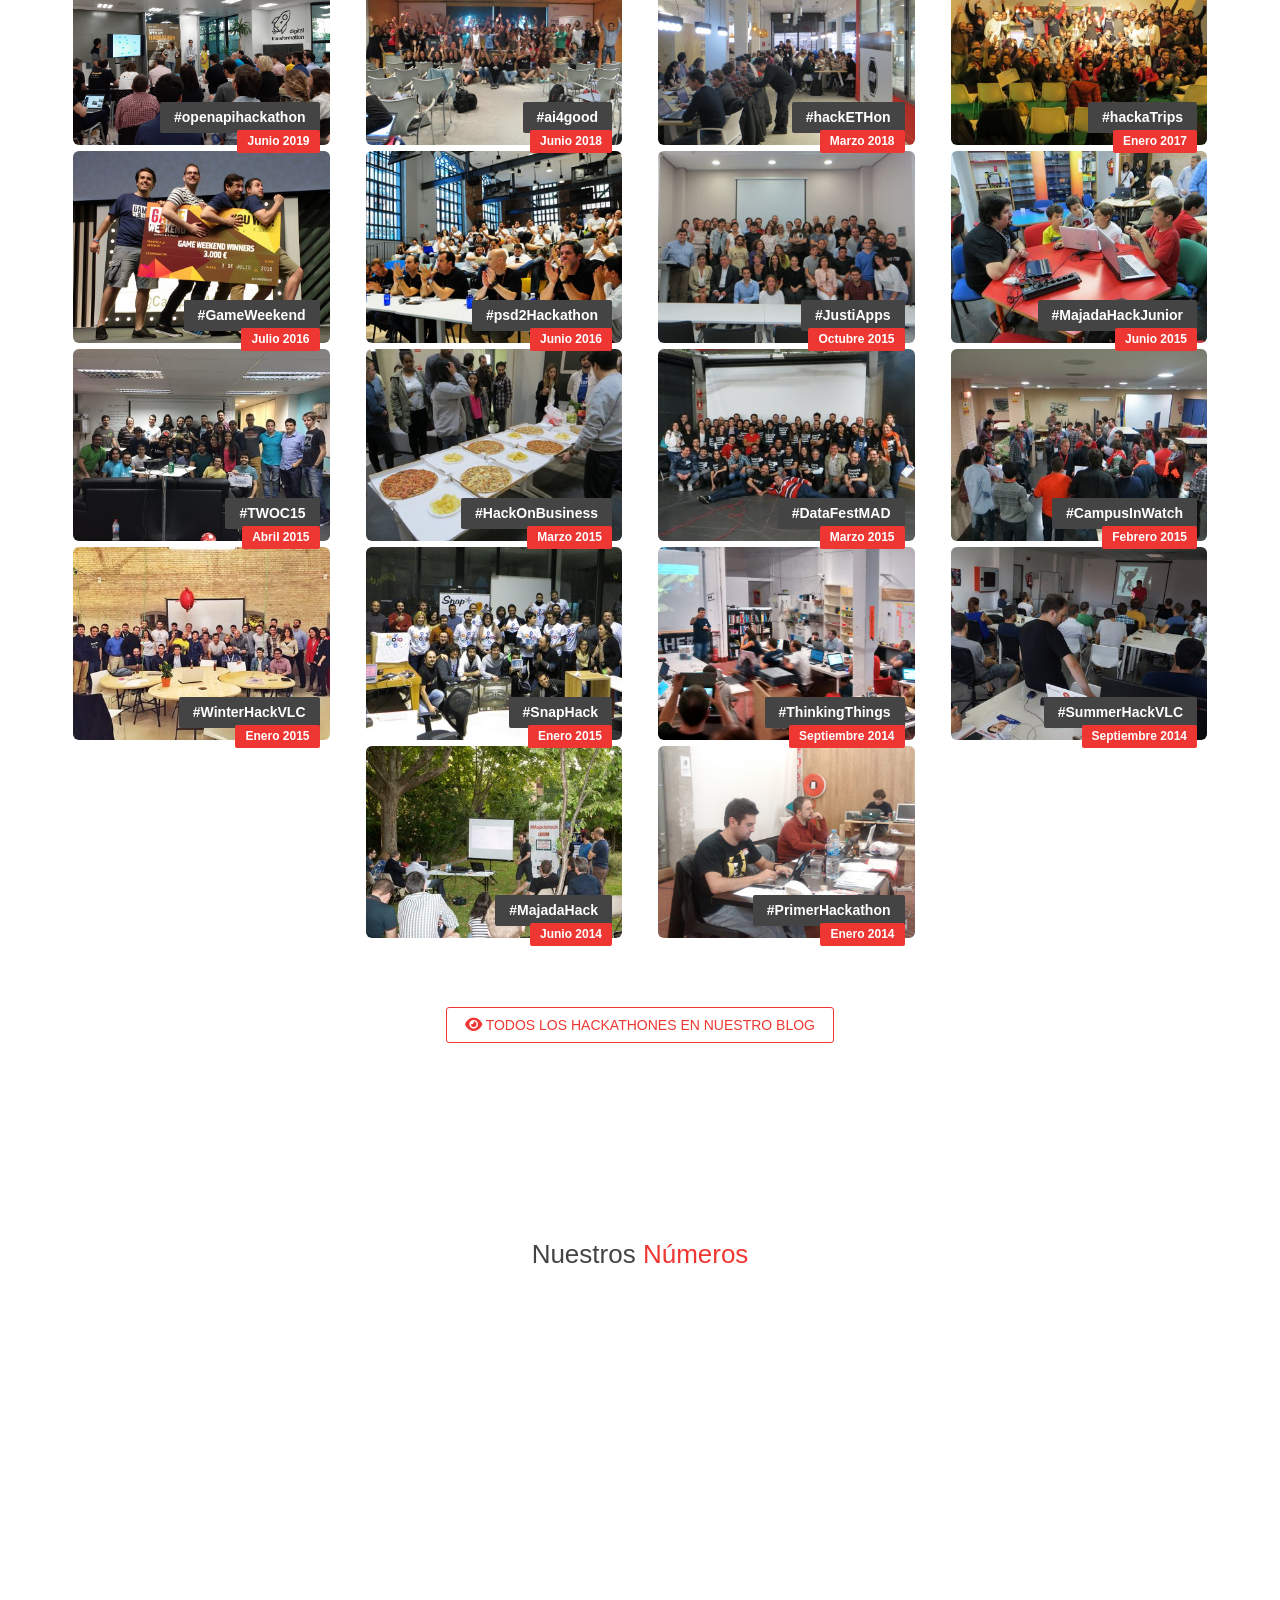
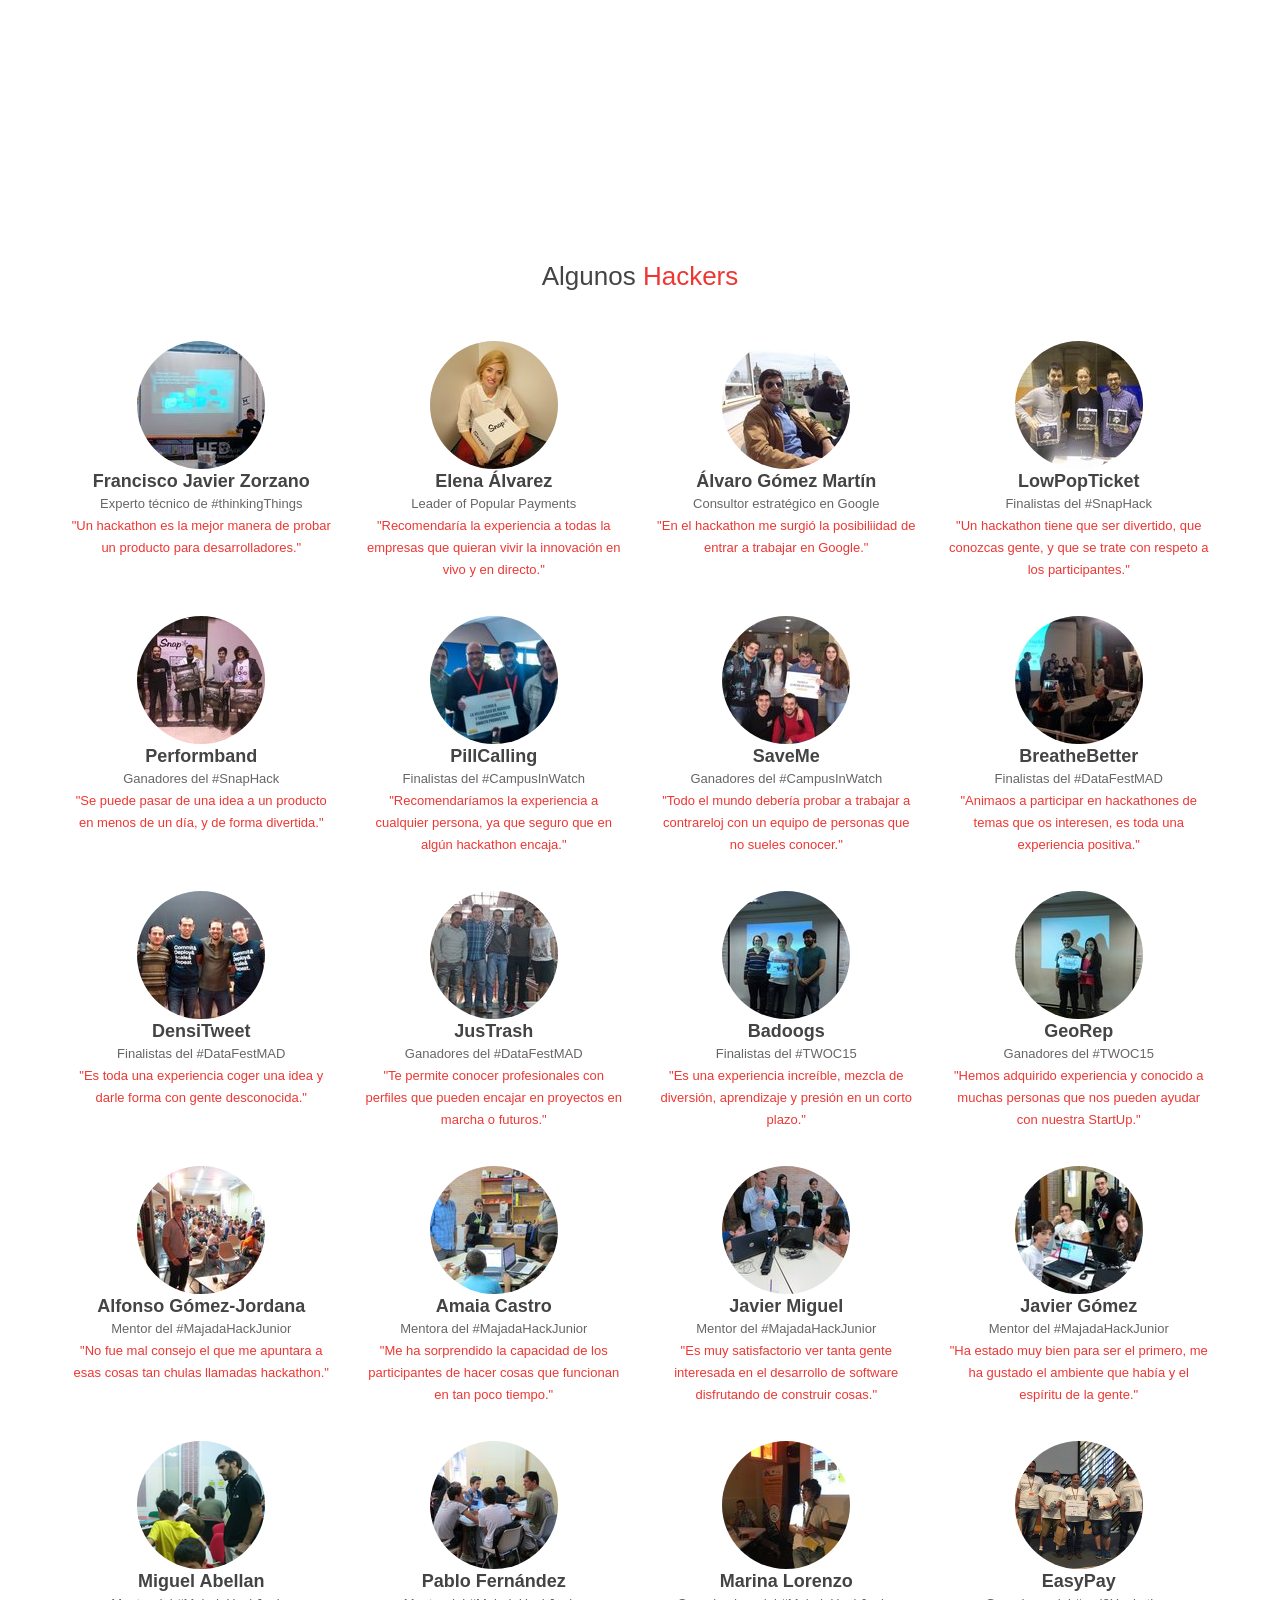
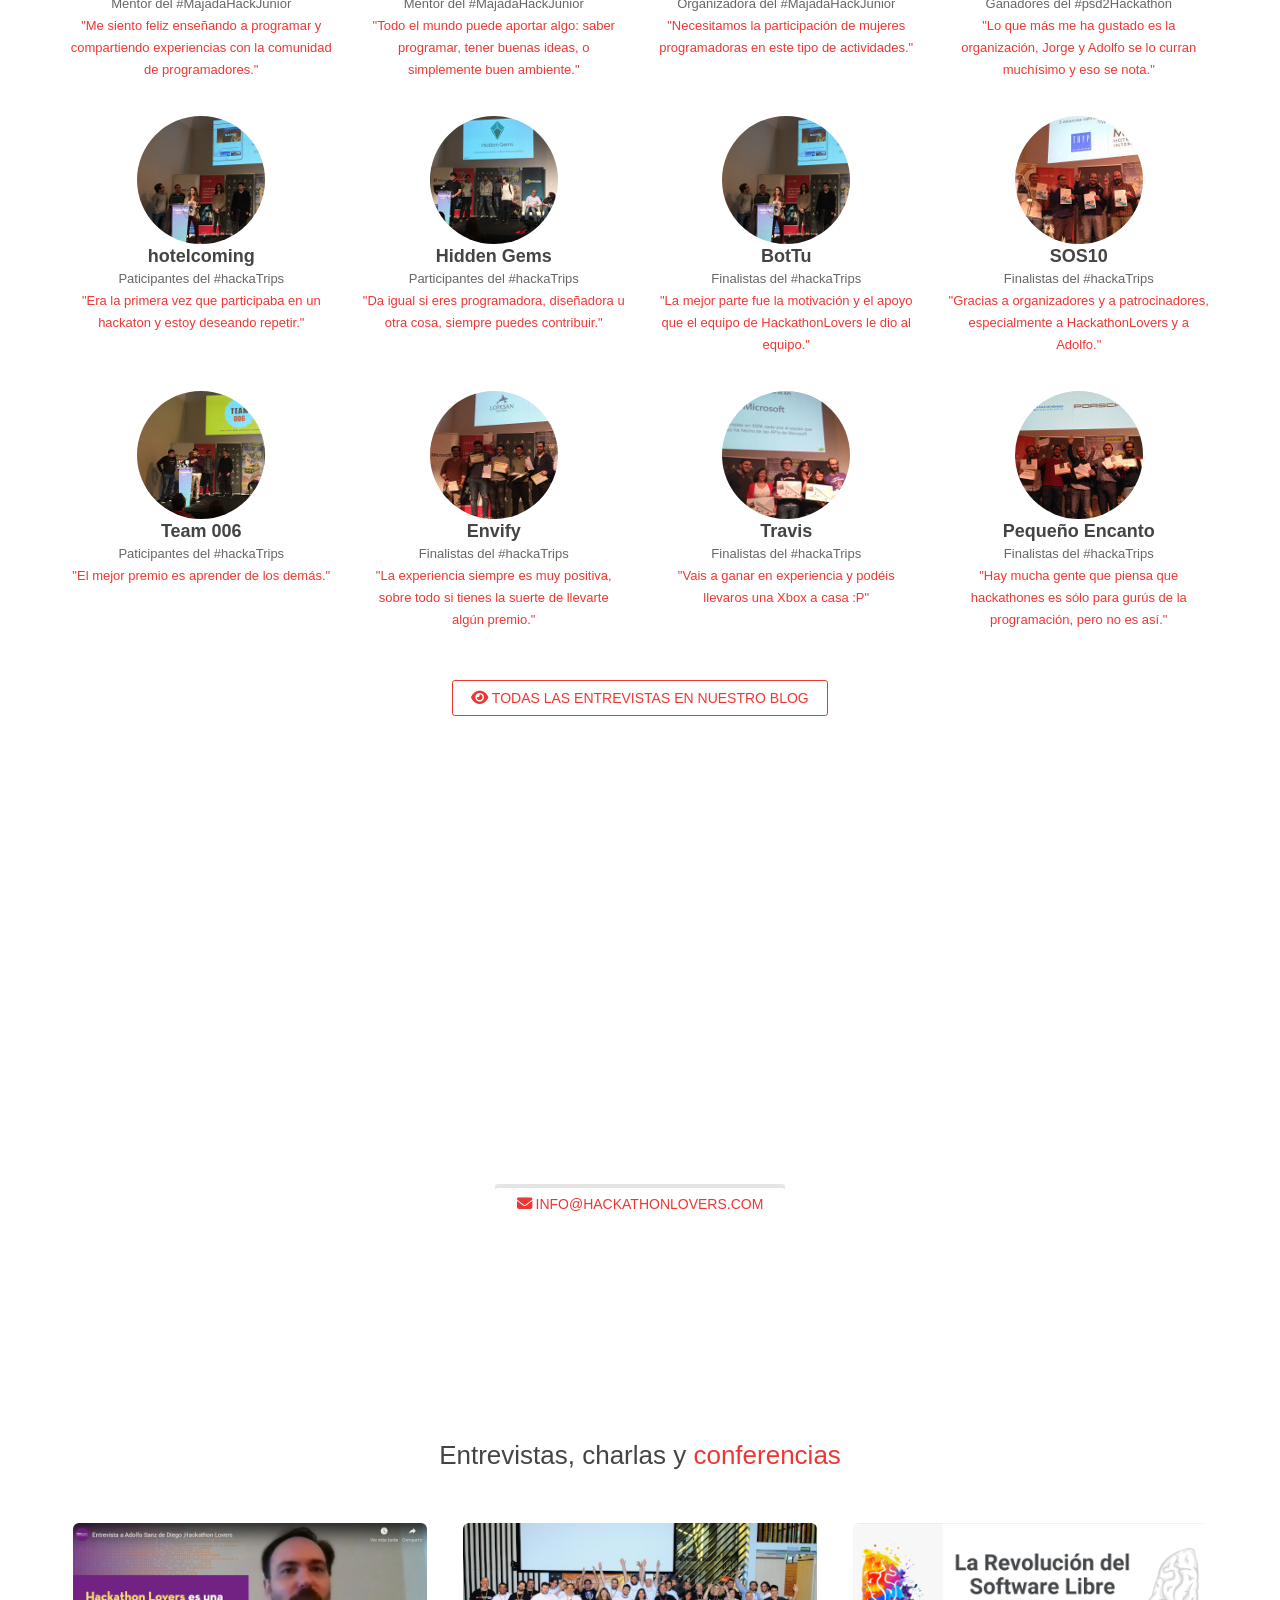
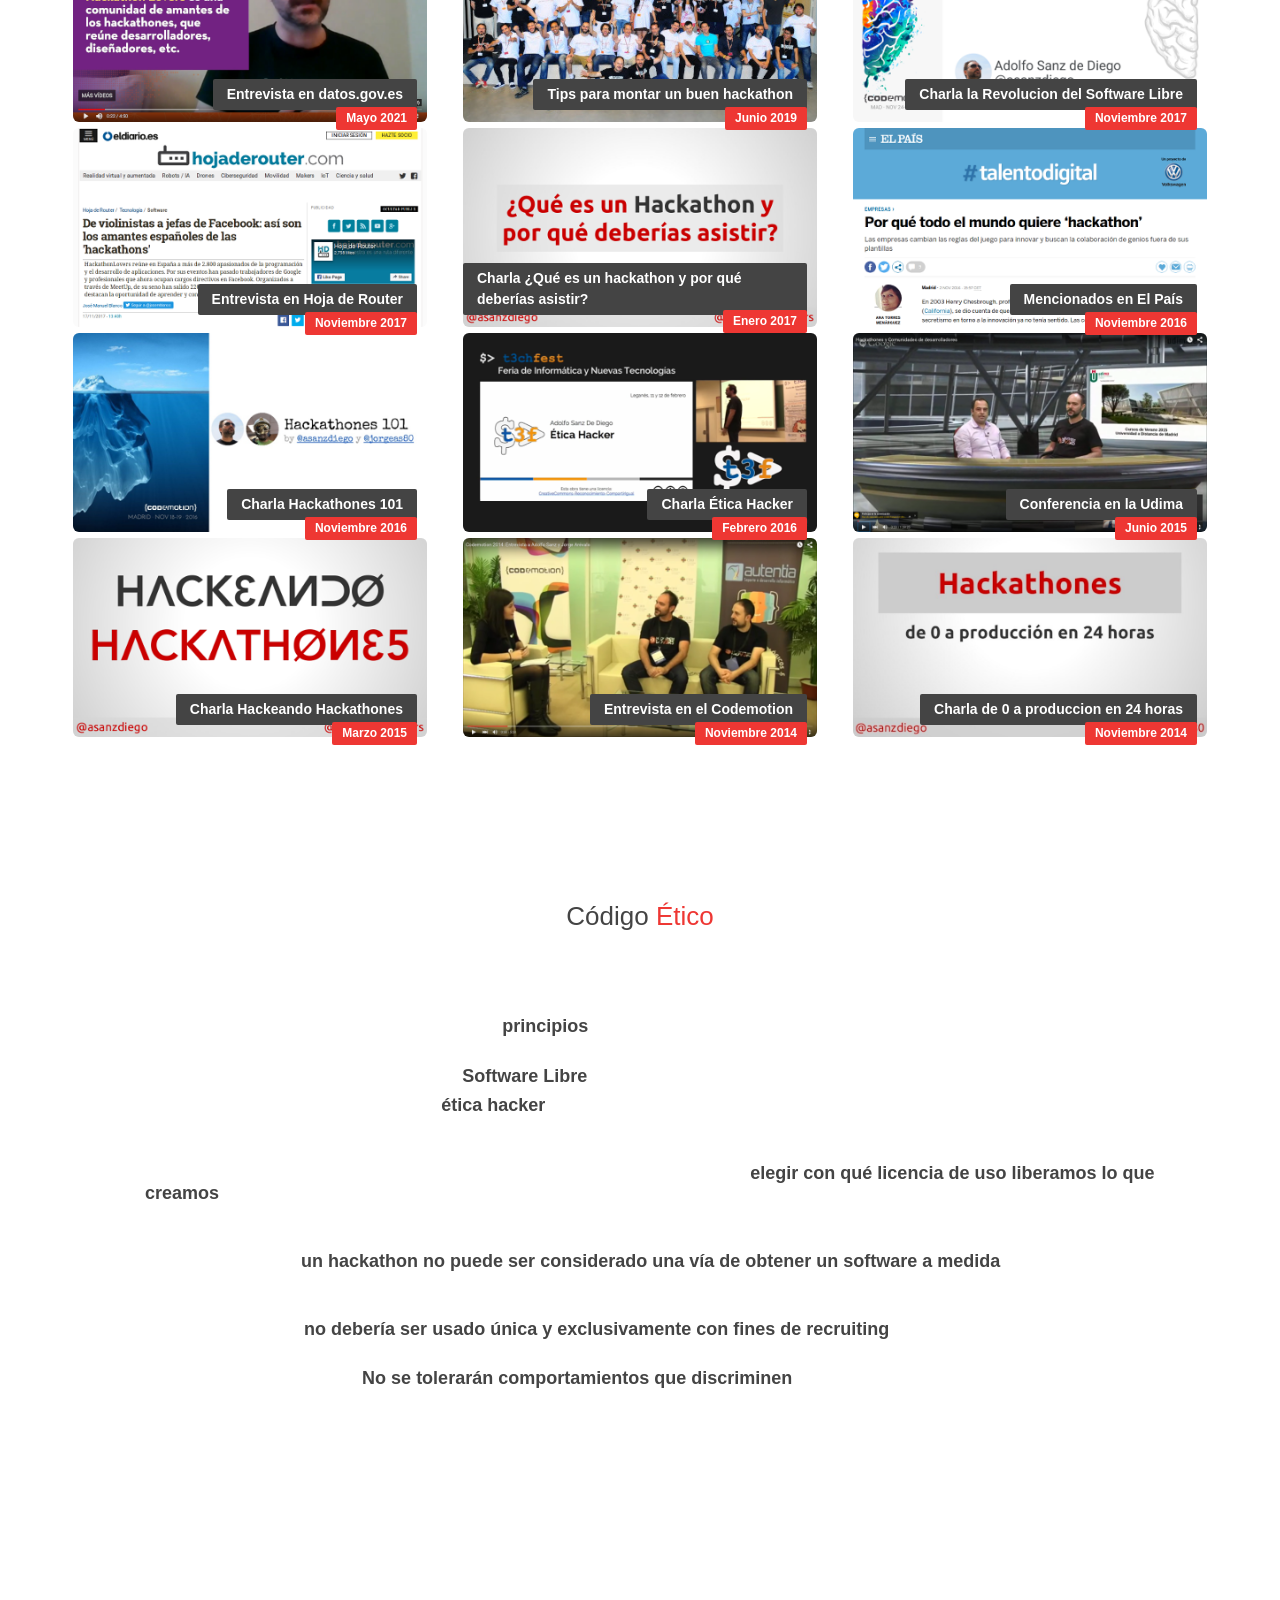
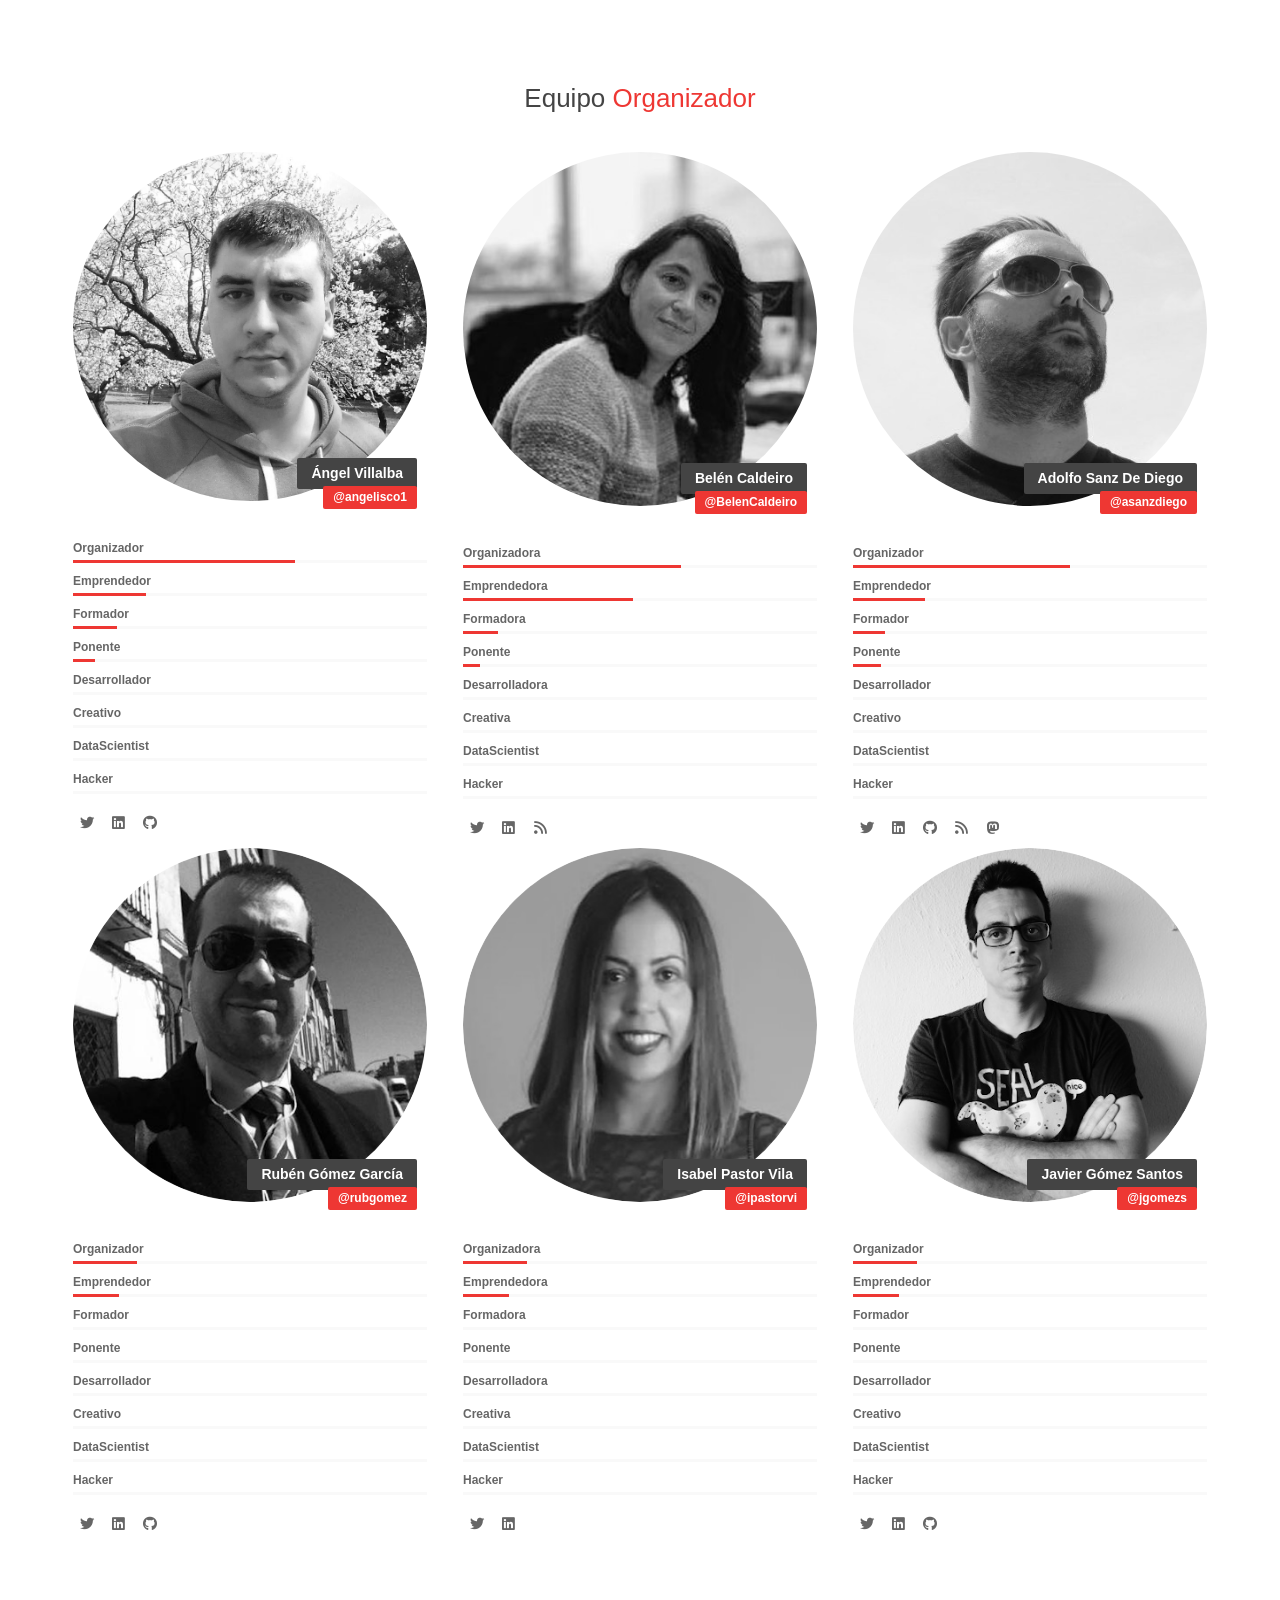
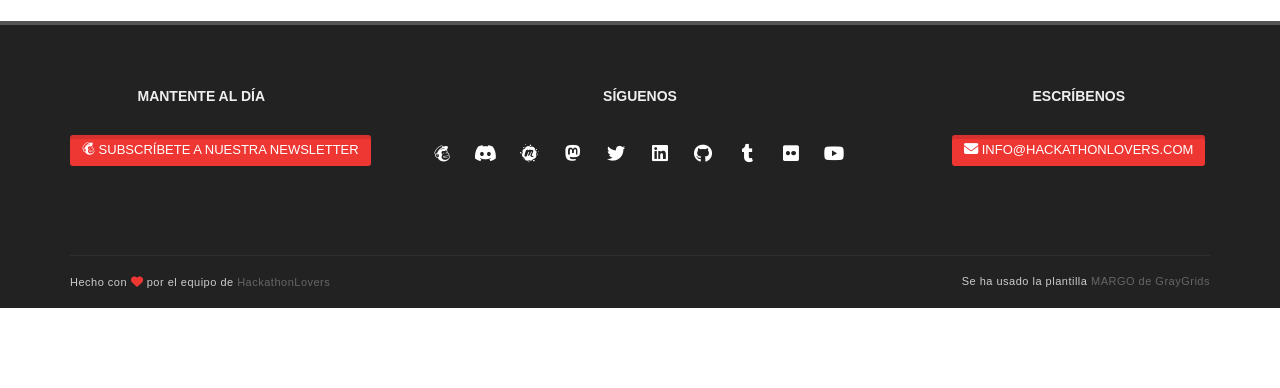
==== commit e57bc790: "add innovaxa and datahack4good of 2025" ====
--- a/index.html
+++ b/index.html
@@ -592,9 +592,35 @@
 
           <!-- Divider -->
           <div class="hr1" style="margin-bottom: 1em;"></div>
-          
+
           <!-- Start Recent Hackathon -->
           <div class="row">
+            <div class="col-md-3 col-sm-6 col-xs-12">
+              <div class="team-member modern">
+                <a href="https://hackathonlovers.tumblr.com/post/809046539871961088/retrospectiva-del-hackathon-datahack4good-2025">
+                  <div class="member-photo text-left">
+                    <img src="./v4.0/images/hackathones/4x3/400/28-datahack4good-02-4x3-400.jpg" class="img-rounded"
+                      alt="#DataHack4Good" />
+                    <div class="member-name">#DataHack4Good
+                      <span>Noviembre 2025</span>
+                    </div>
+                  </div>
+                </a>
+              </div>
+            </div>
+            <div class="col-md-3 col-sm-6 col-xs-12">
+              <div class="team-member modern">
+                <a href="https://hackathonlovers.tumblr.com/post/808909968507011072/retrospectiva-del-hackathon-innovaxa">
+                  <div class="member-photo text-left">
+                    <img src="./v4.0/images/hackathones/4x3/400/27-innovaxa-02-4x3-400.jpg" class="img-rounded"
+                      alt="#innovAXA" />
+                    <div class="member-name">#innovAXA
+                      <span>Marzo 2025</span>
+                    </div>
+                  </div>
+                </a>
+              </div>
+            </div>
             <div class="col-md-3 col-sm-6 col-xs-12">
               <div class="team-member modern">
                 <a href="https://hackathonlovers.tumblr.com/post/733271072708902912/retrospectiva-del-hackathongetafe2023">
@@ -913,7 +939,7 @@
                 </a>
               </div>
             </div>
-            <div class="col-md-3 col-sm-6 col-xs-12">
+            <div class="col-md-3 col-md-offset-3 col-sm-6 col-xs-12">
               <div class="team-member modern">
                 <a href="http://hackathonlovers.tumblr.com/post/91563282248/retrospectiva-del-primer-majadahack">
                   <div class="member-photo text-left">
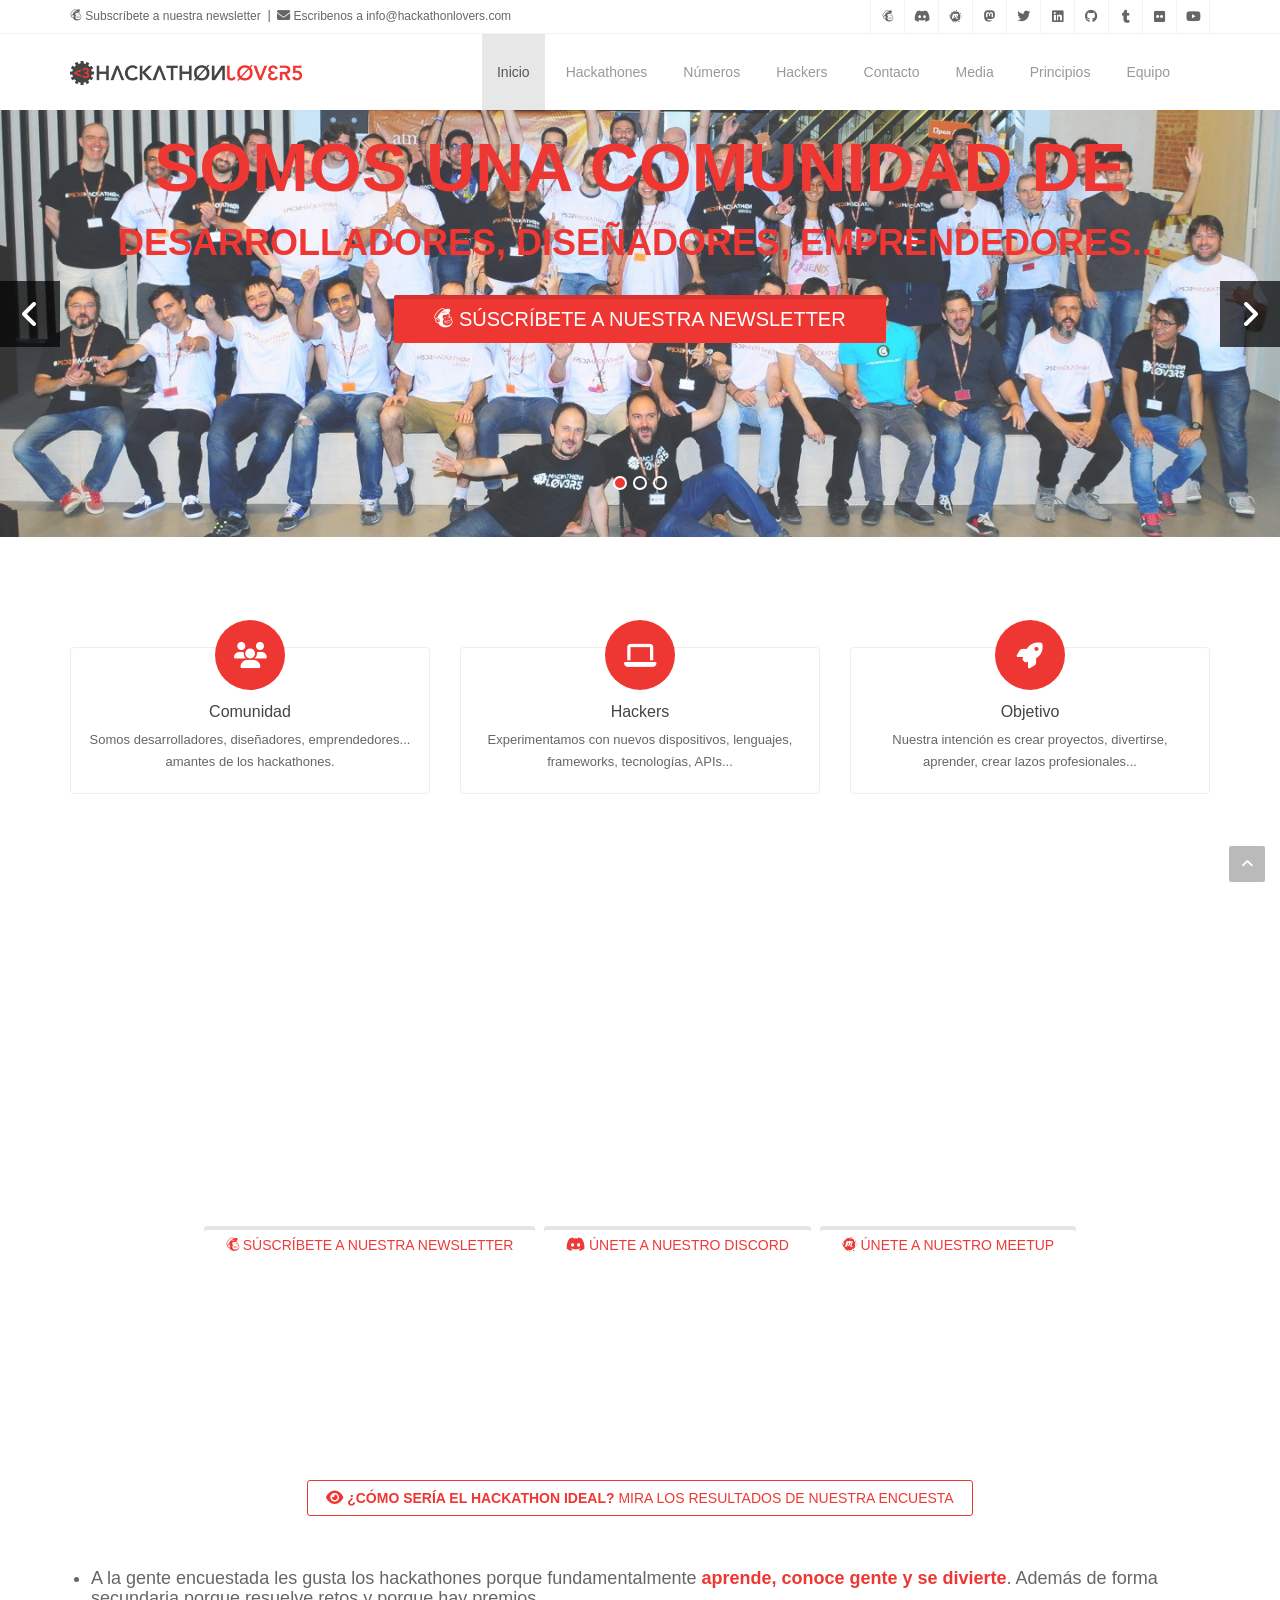
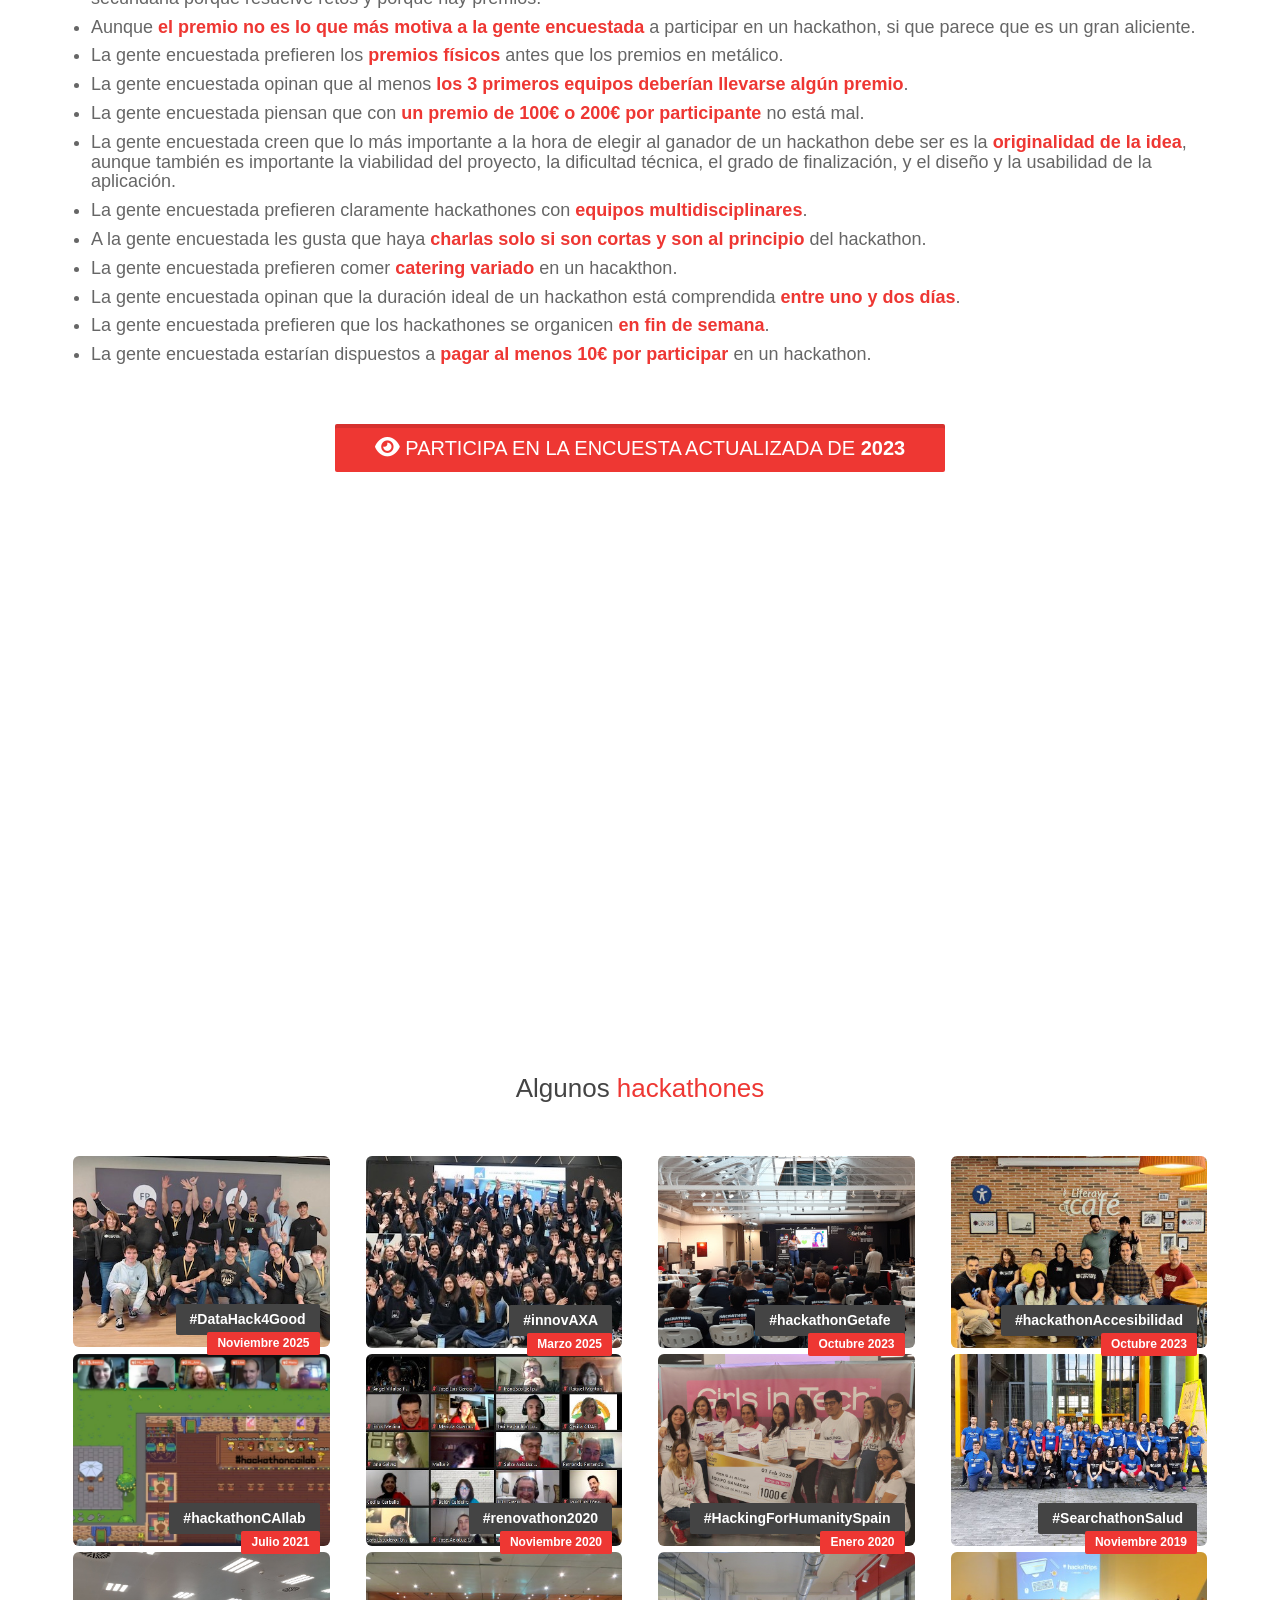
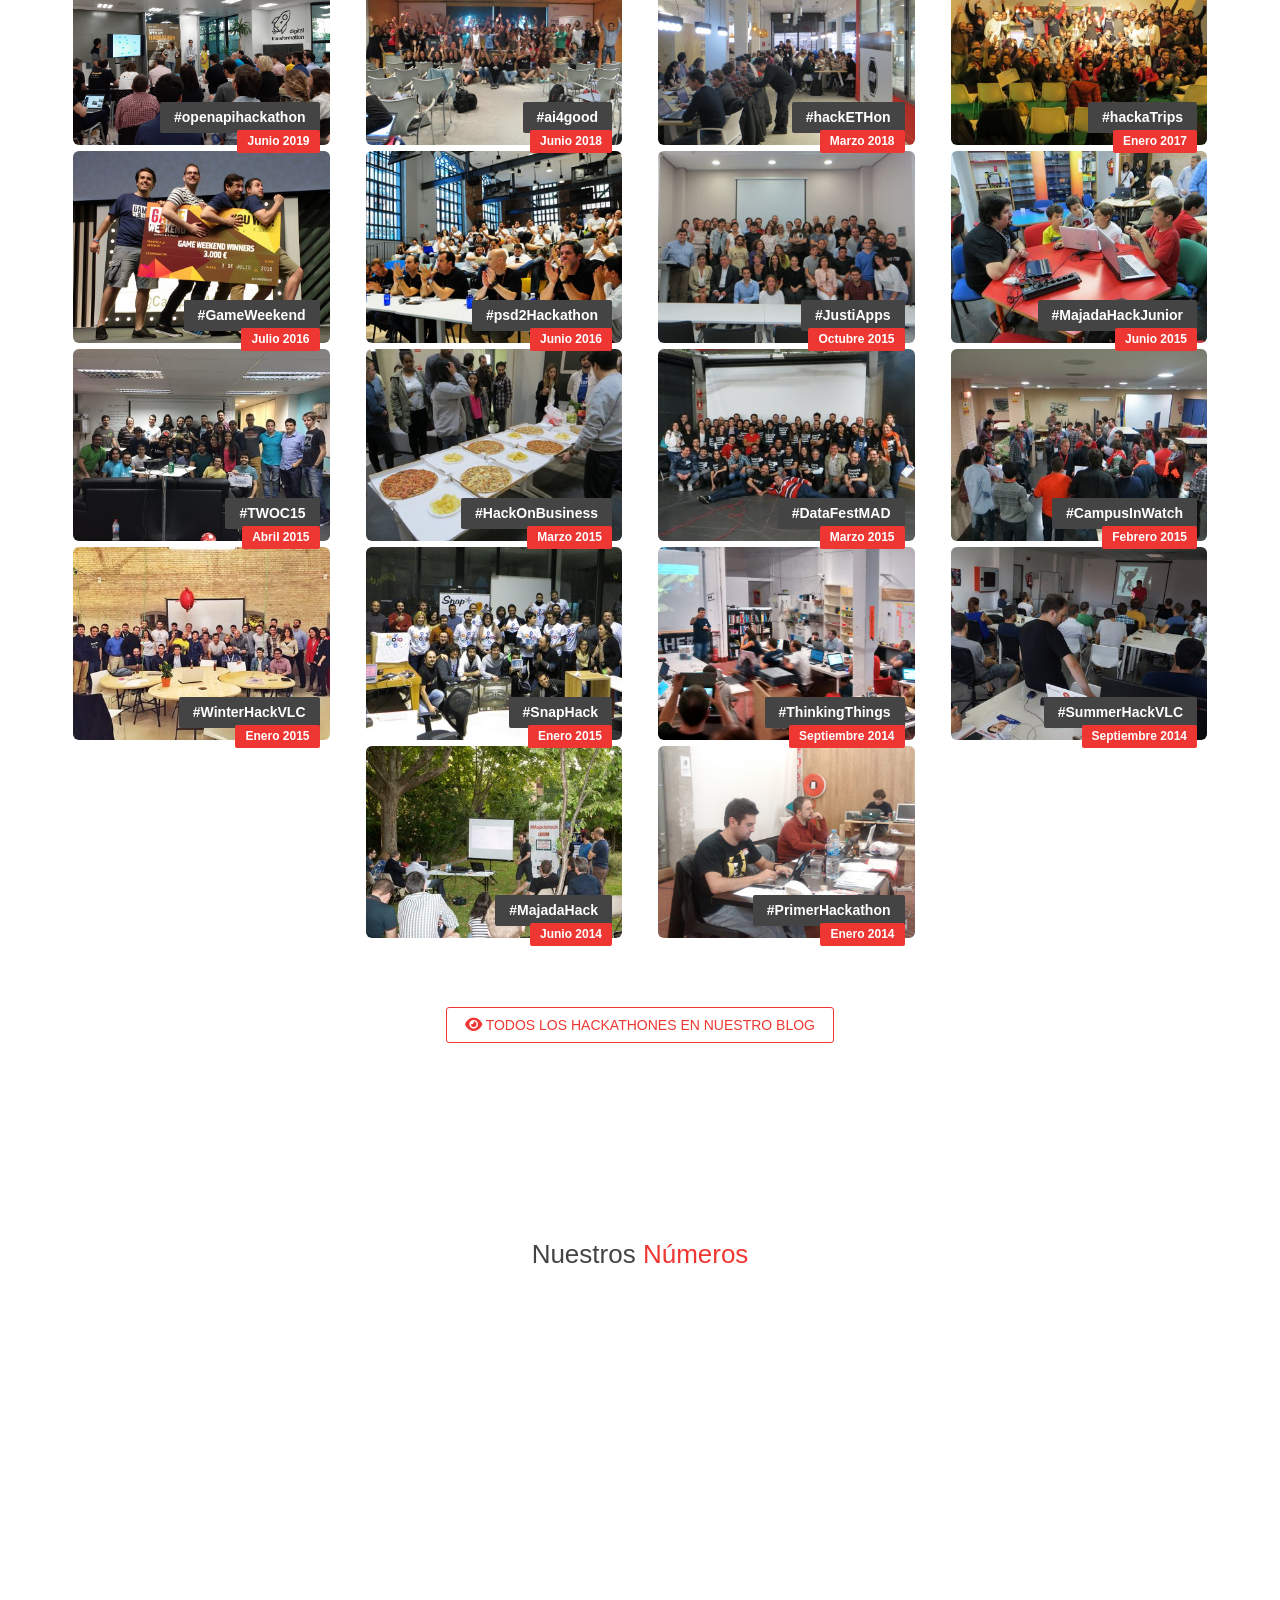
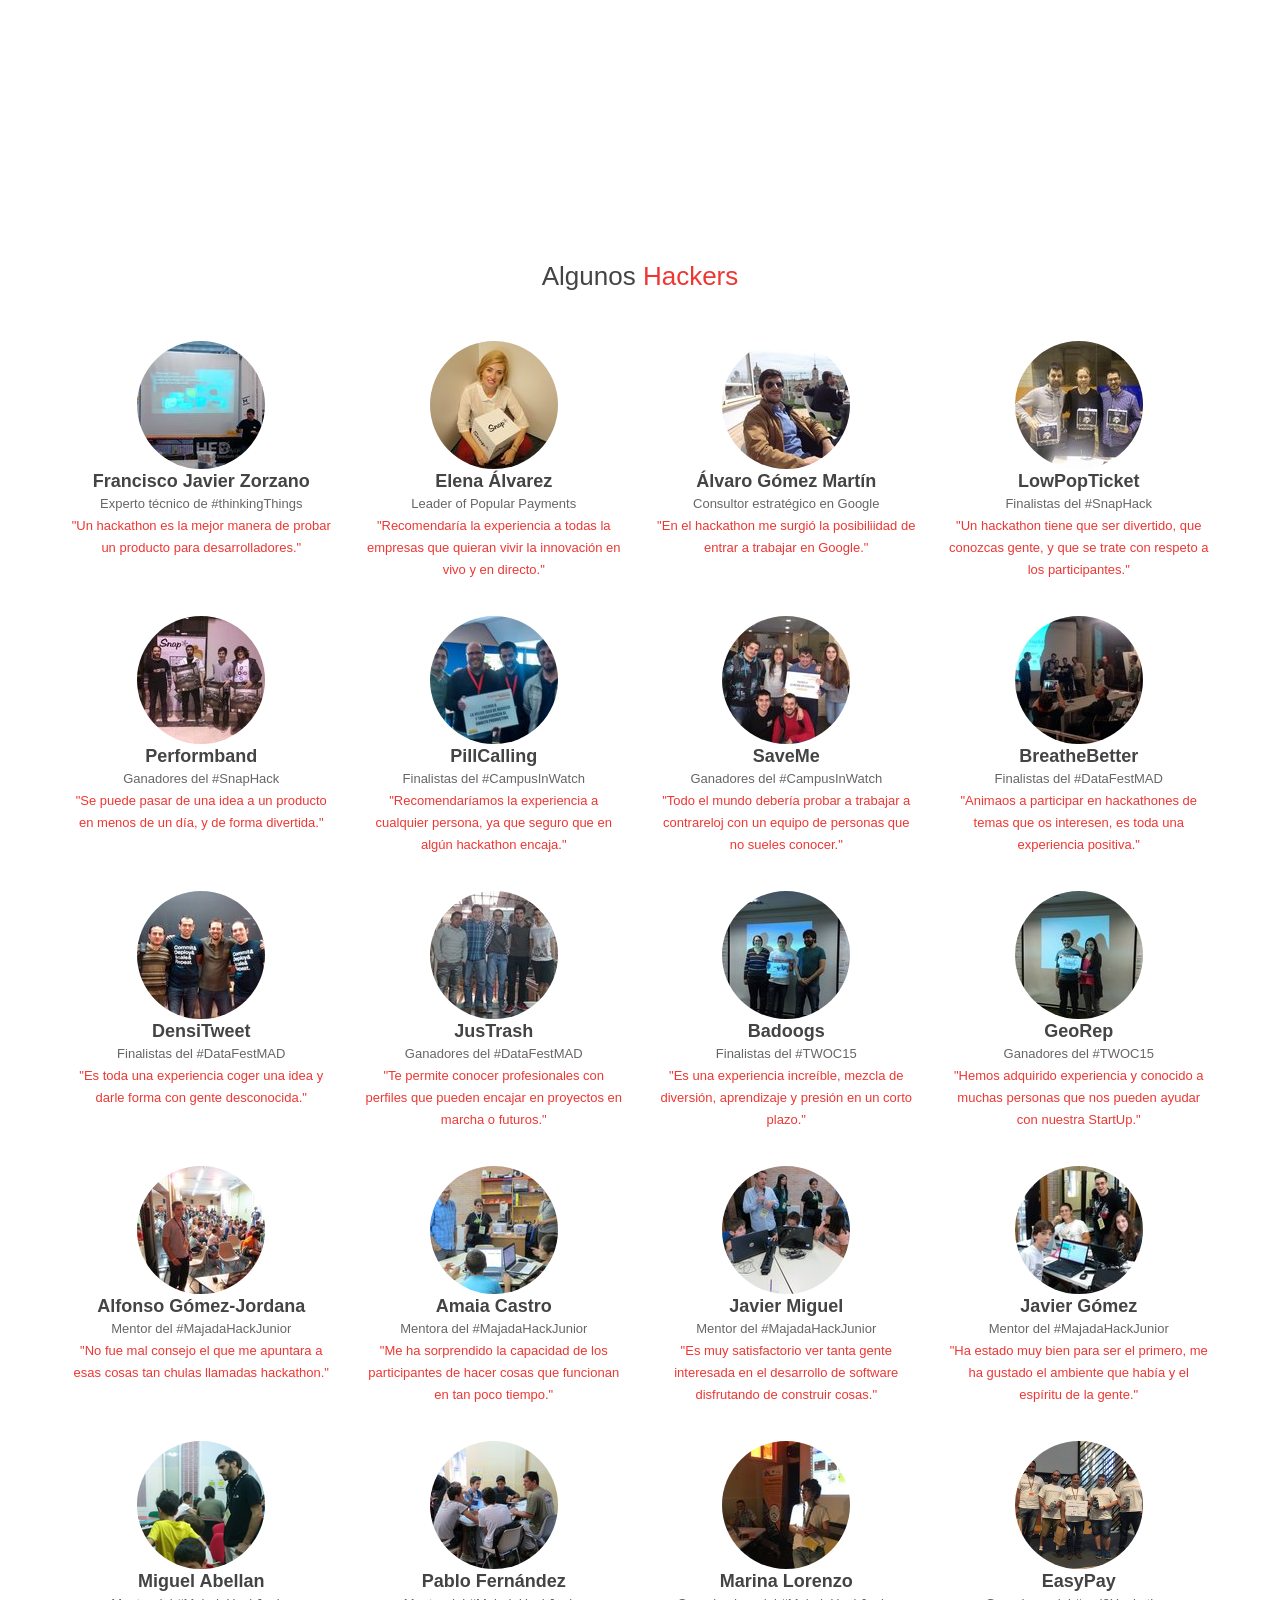
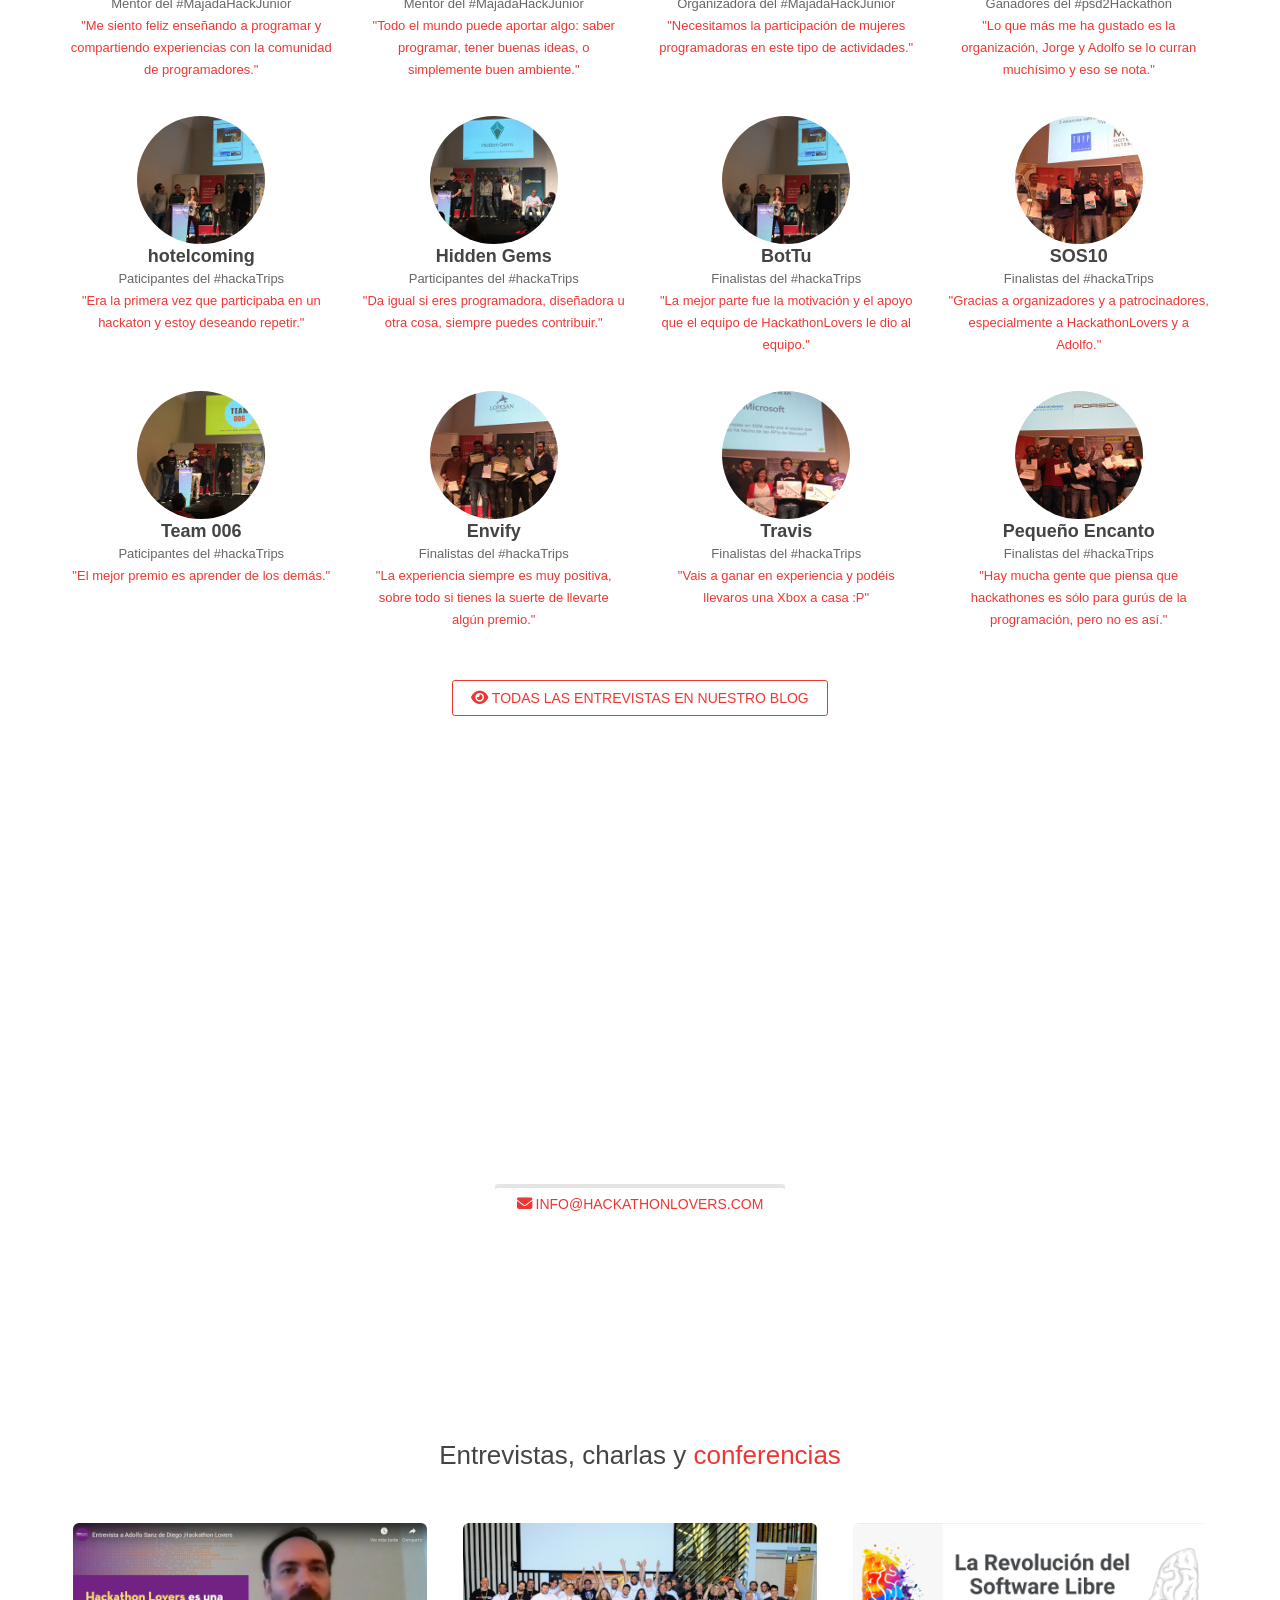
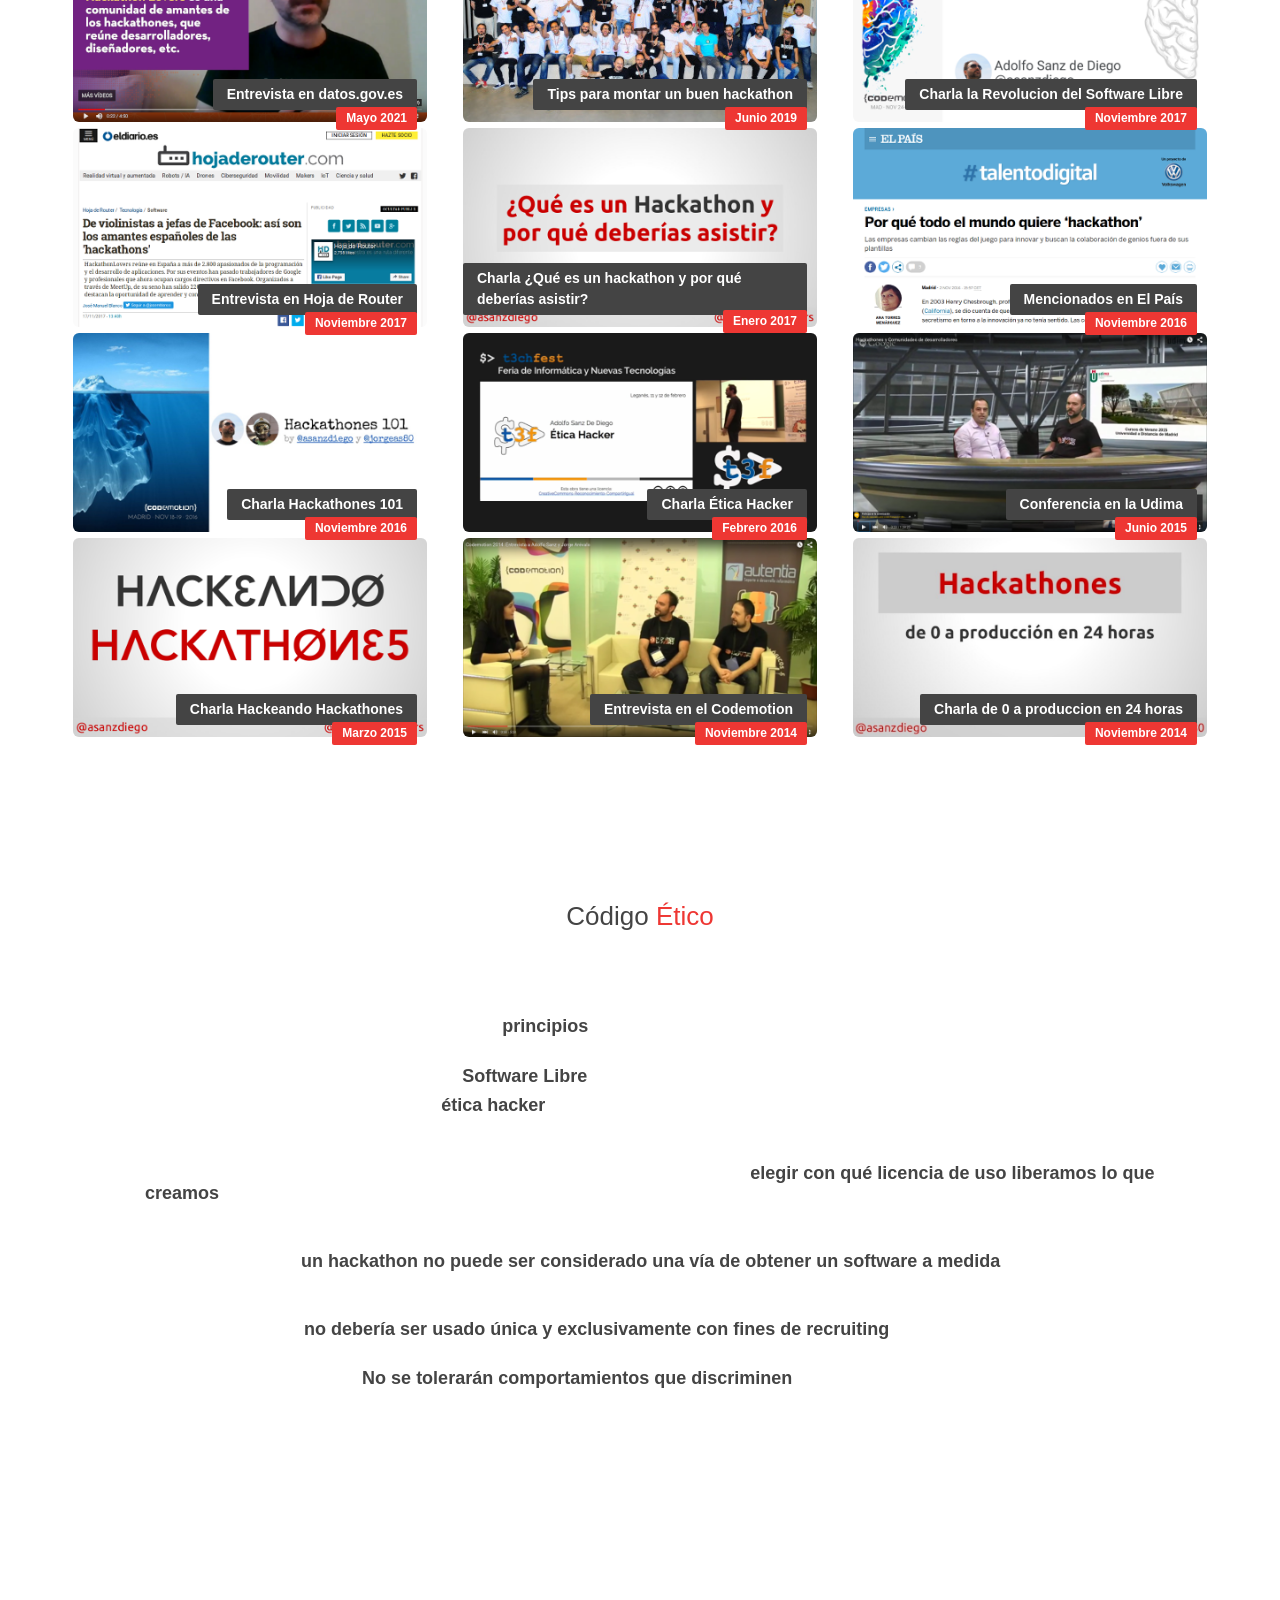
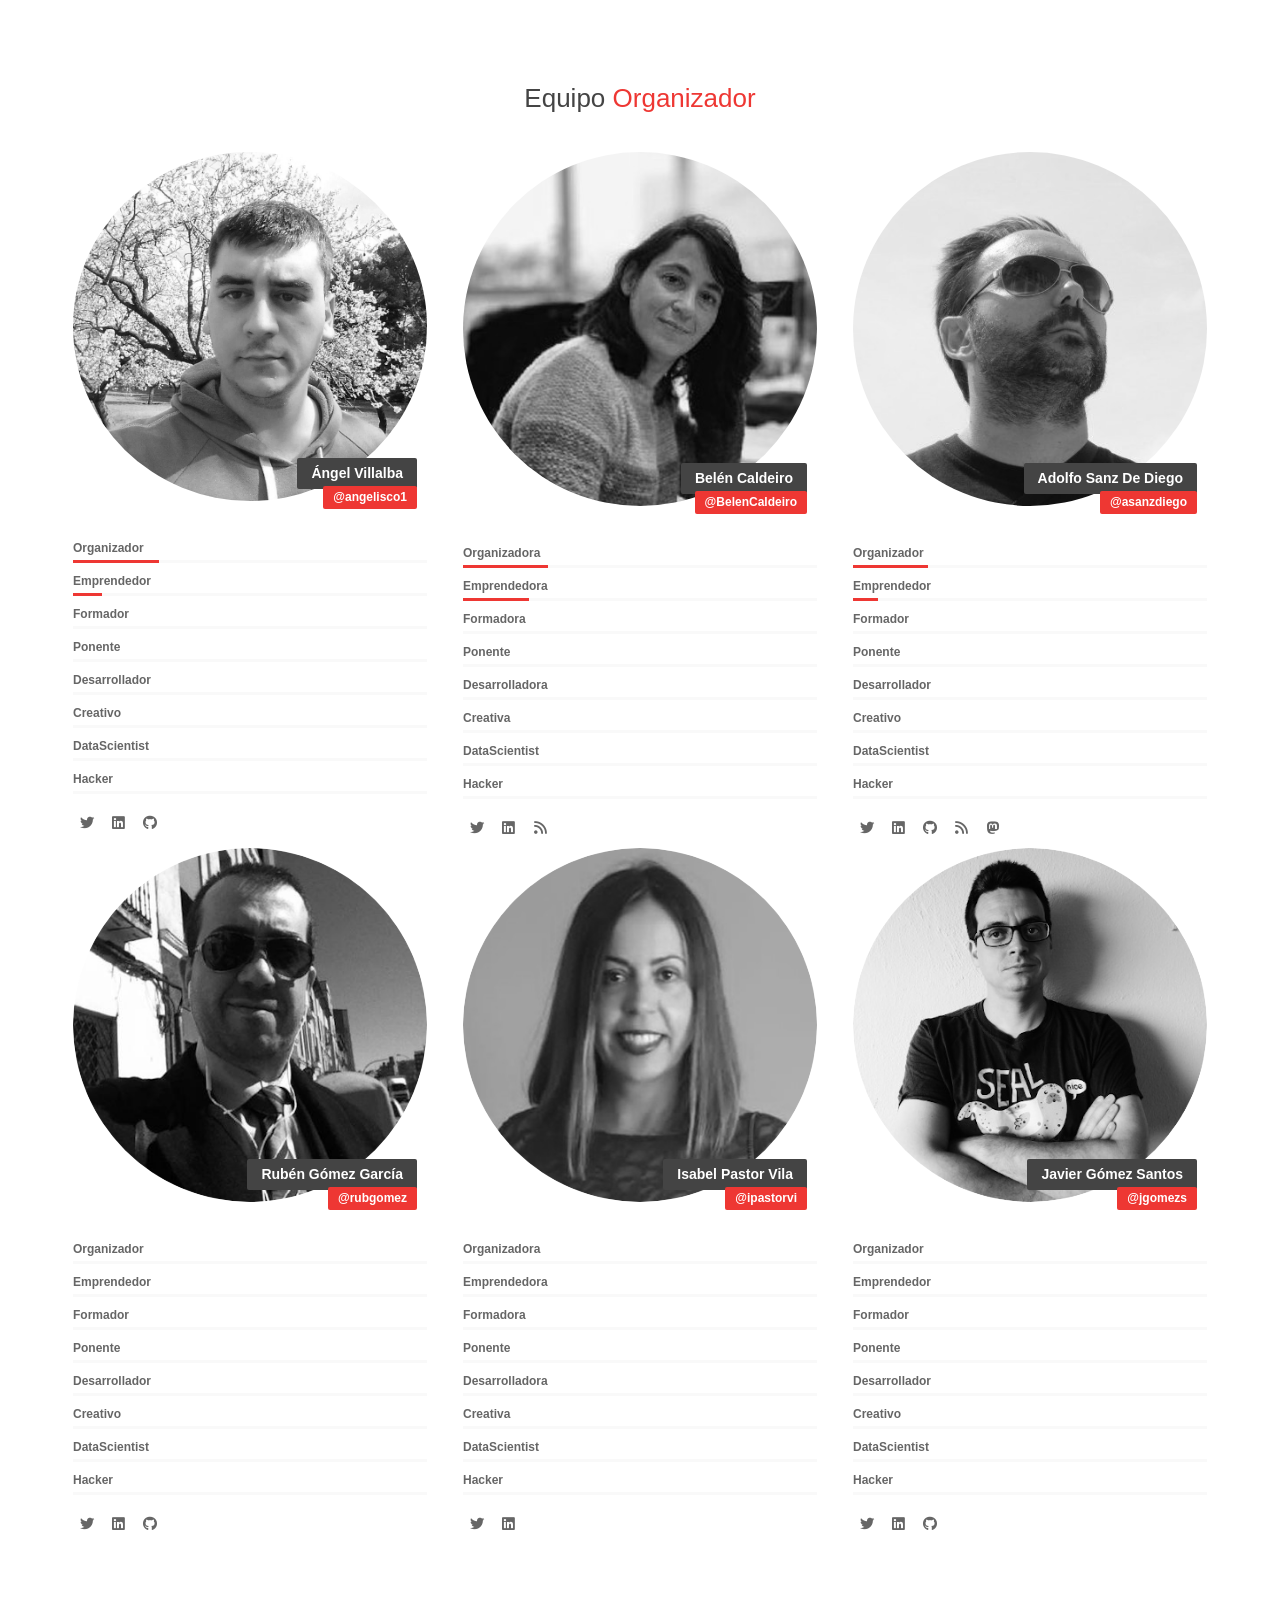
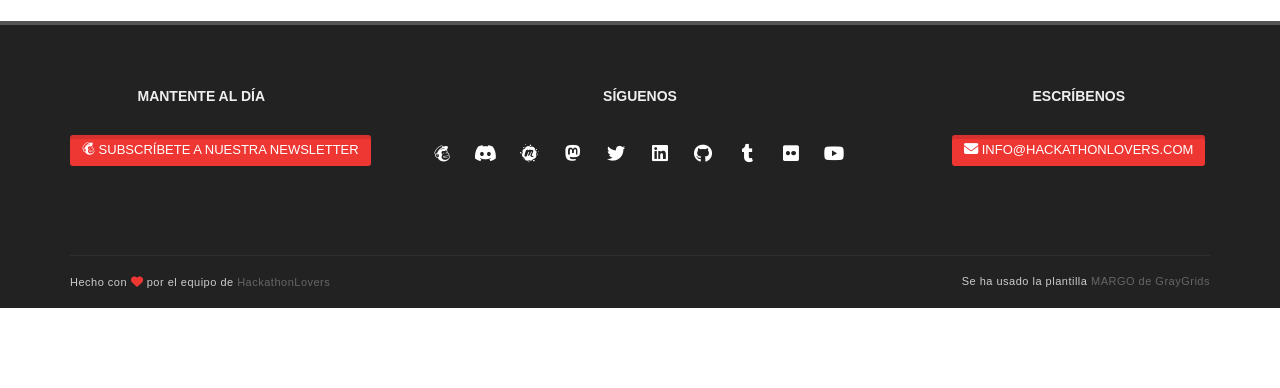
==== commit eb916e8a: "update hackathons from 24 to 28" ====
--- a/index.html
+++ b/index.html
@@ -1006,9 +1006,9 @@
                     <div class="col-xs-12 col-sm-6 col-md-3">
                       <div class="counter-item">
                         <i class="fa-solid fa-laptop" style="color:white;"></i>
-                        <div class="timer" style="color:white;" id="item1" data-to="24" data-speed="3000"></div>
+                        <div class="timer" style="color:white;" id="item1" data-to="28" data-speed="3000"></div>
                         <h5 style="color:white;">
-                          <span class="sr-only sr-only-focusable">24</span>Hackathones
+                          <span class="sr-only sr-only-focusable">28</span>Hackathones
                         </h5>
                       </div>
                     </div>
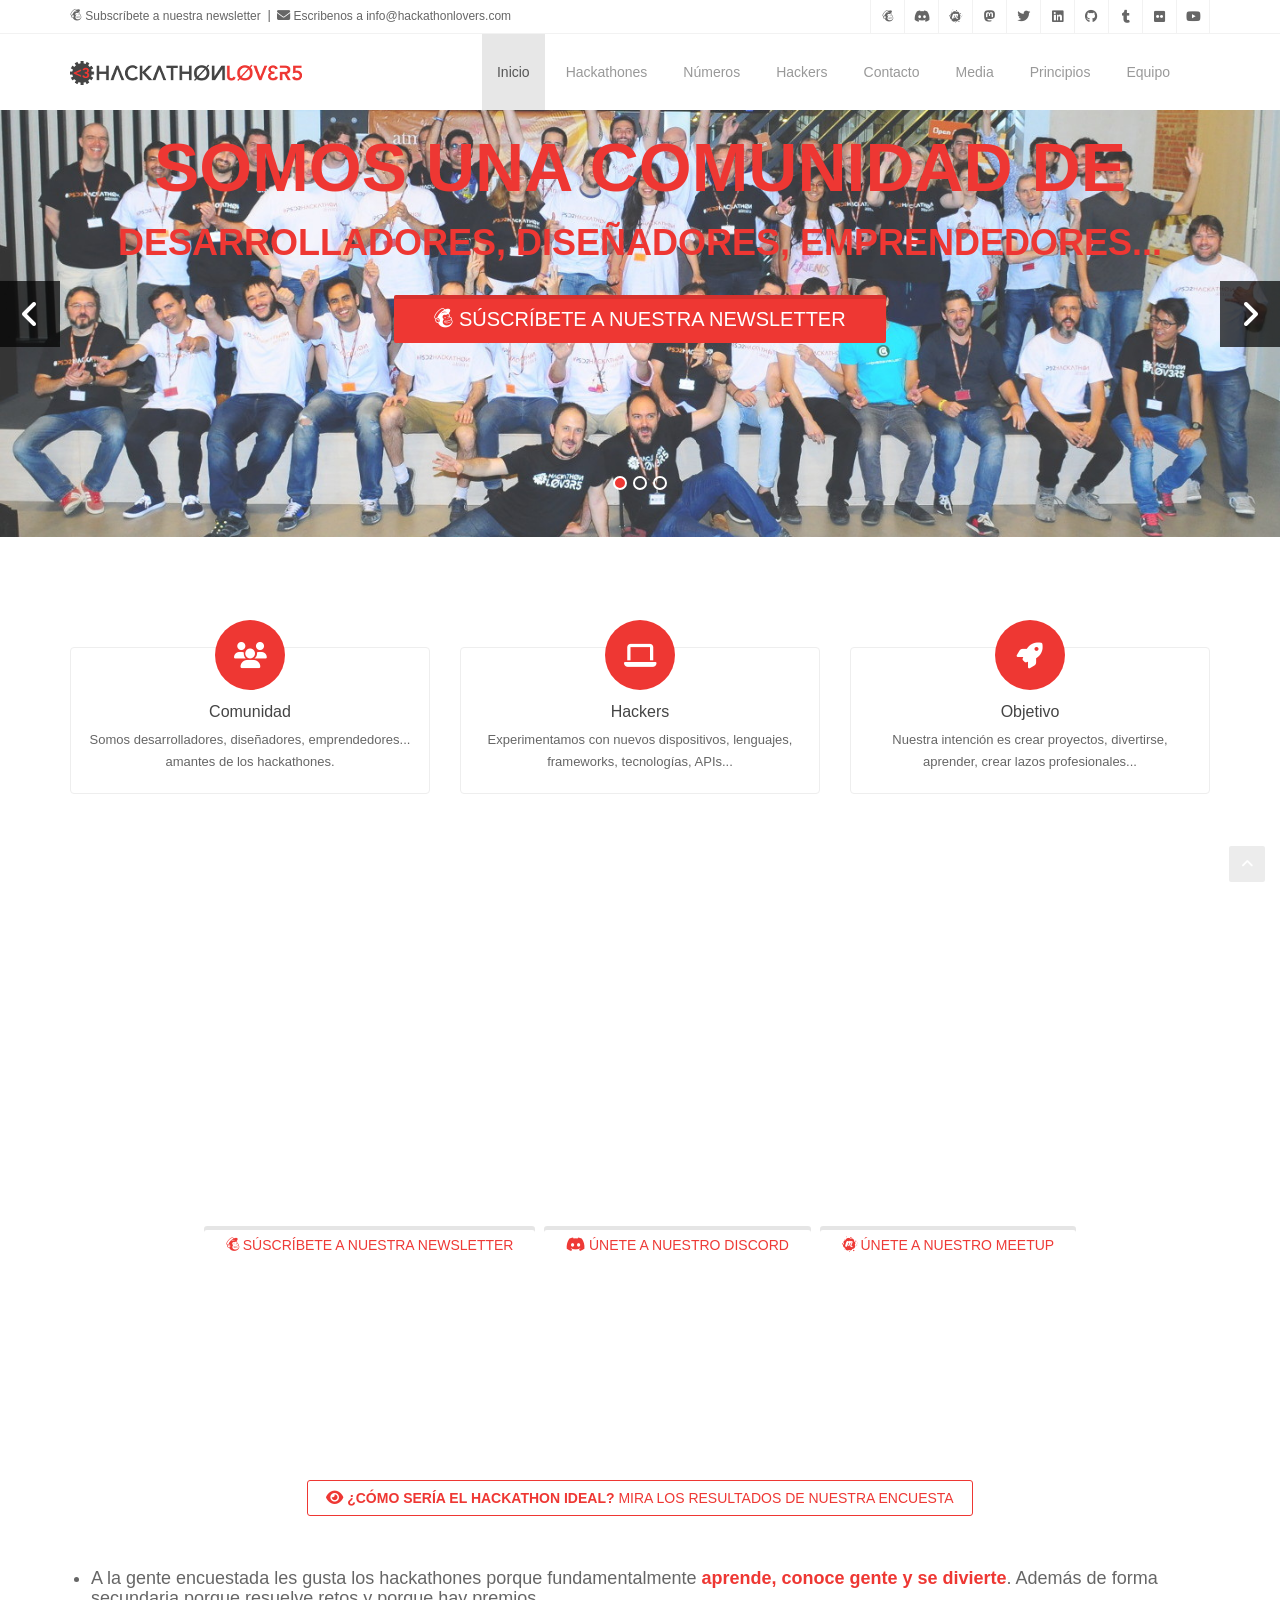
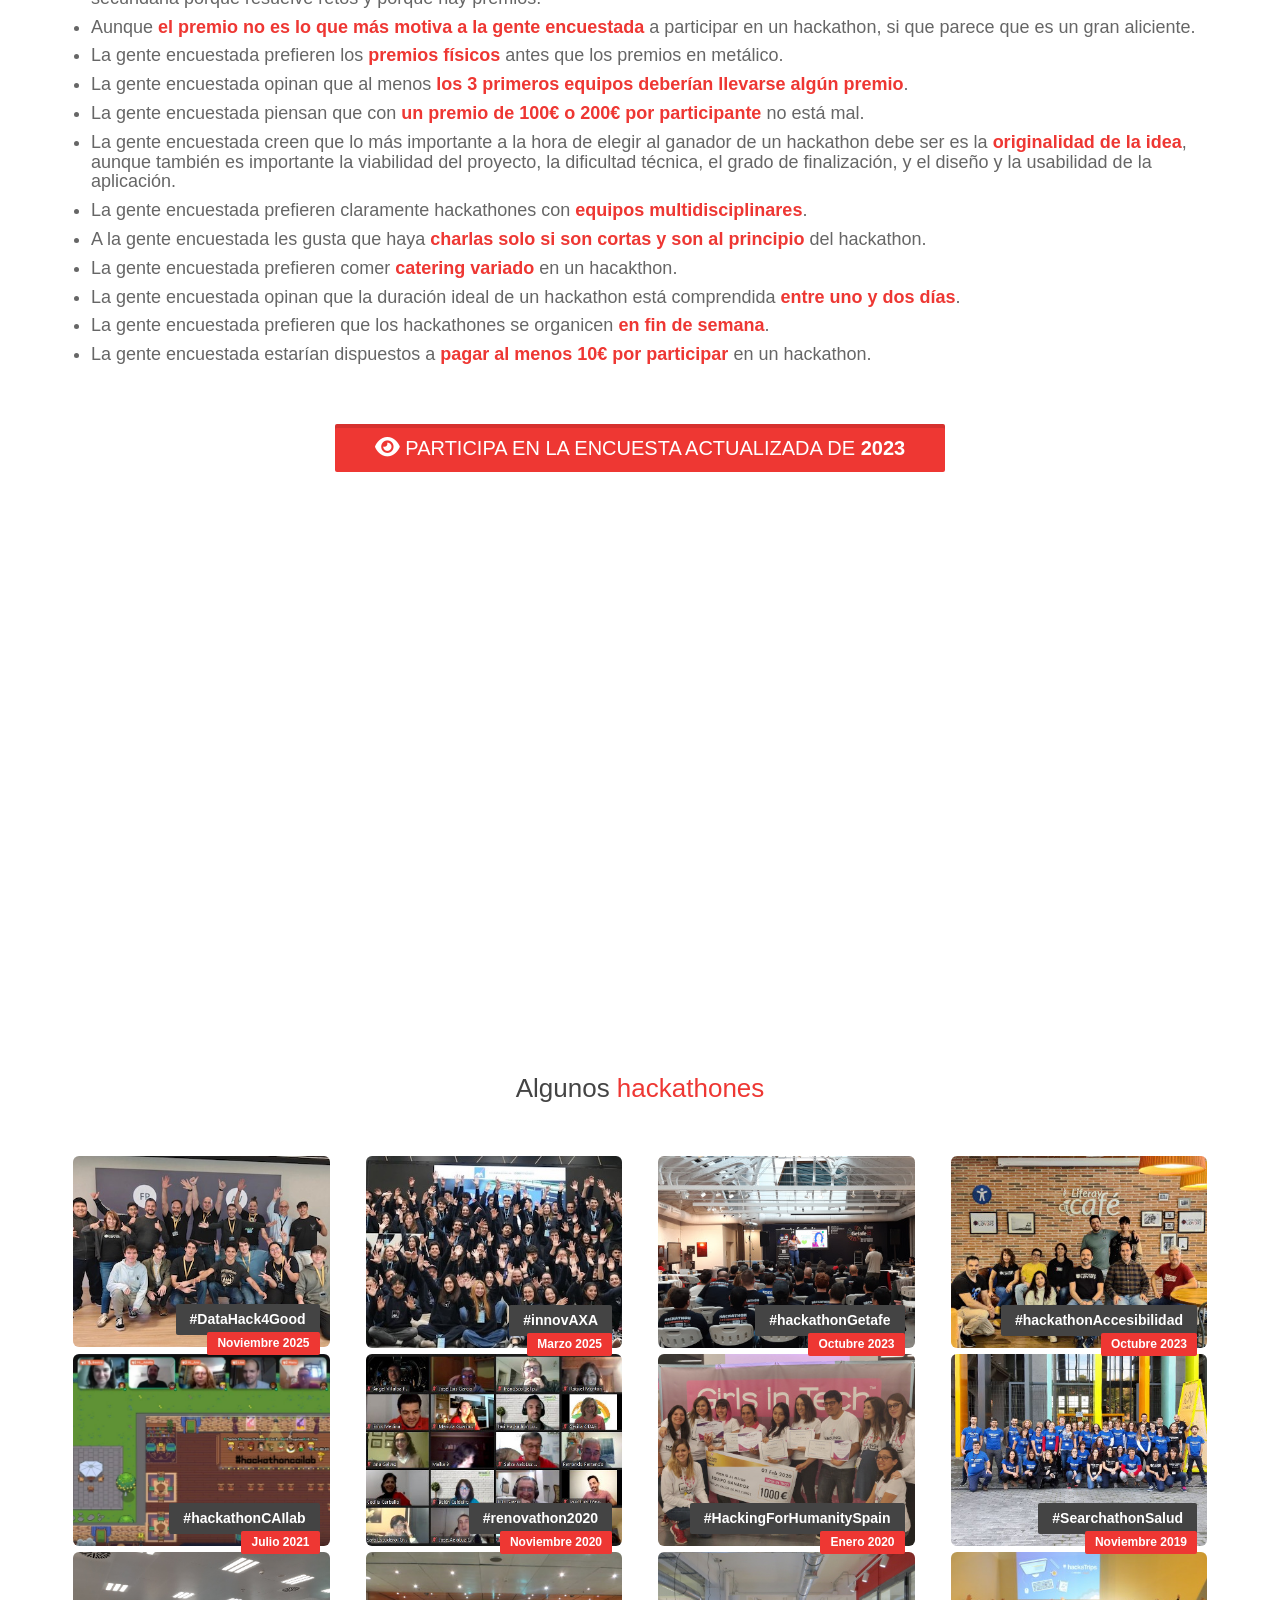
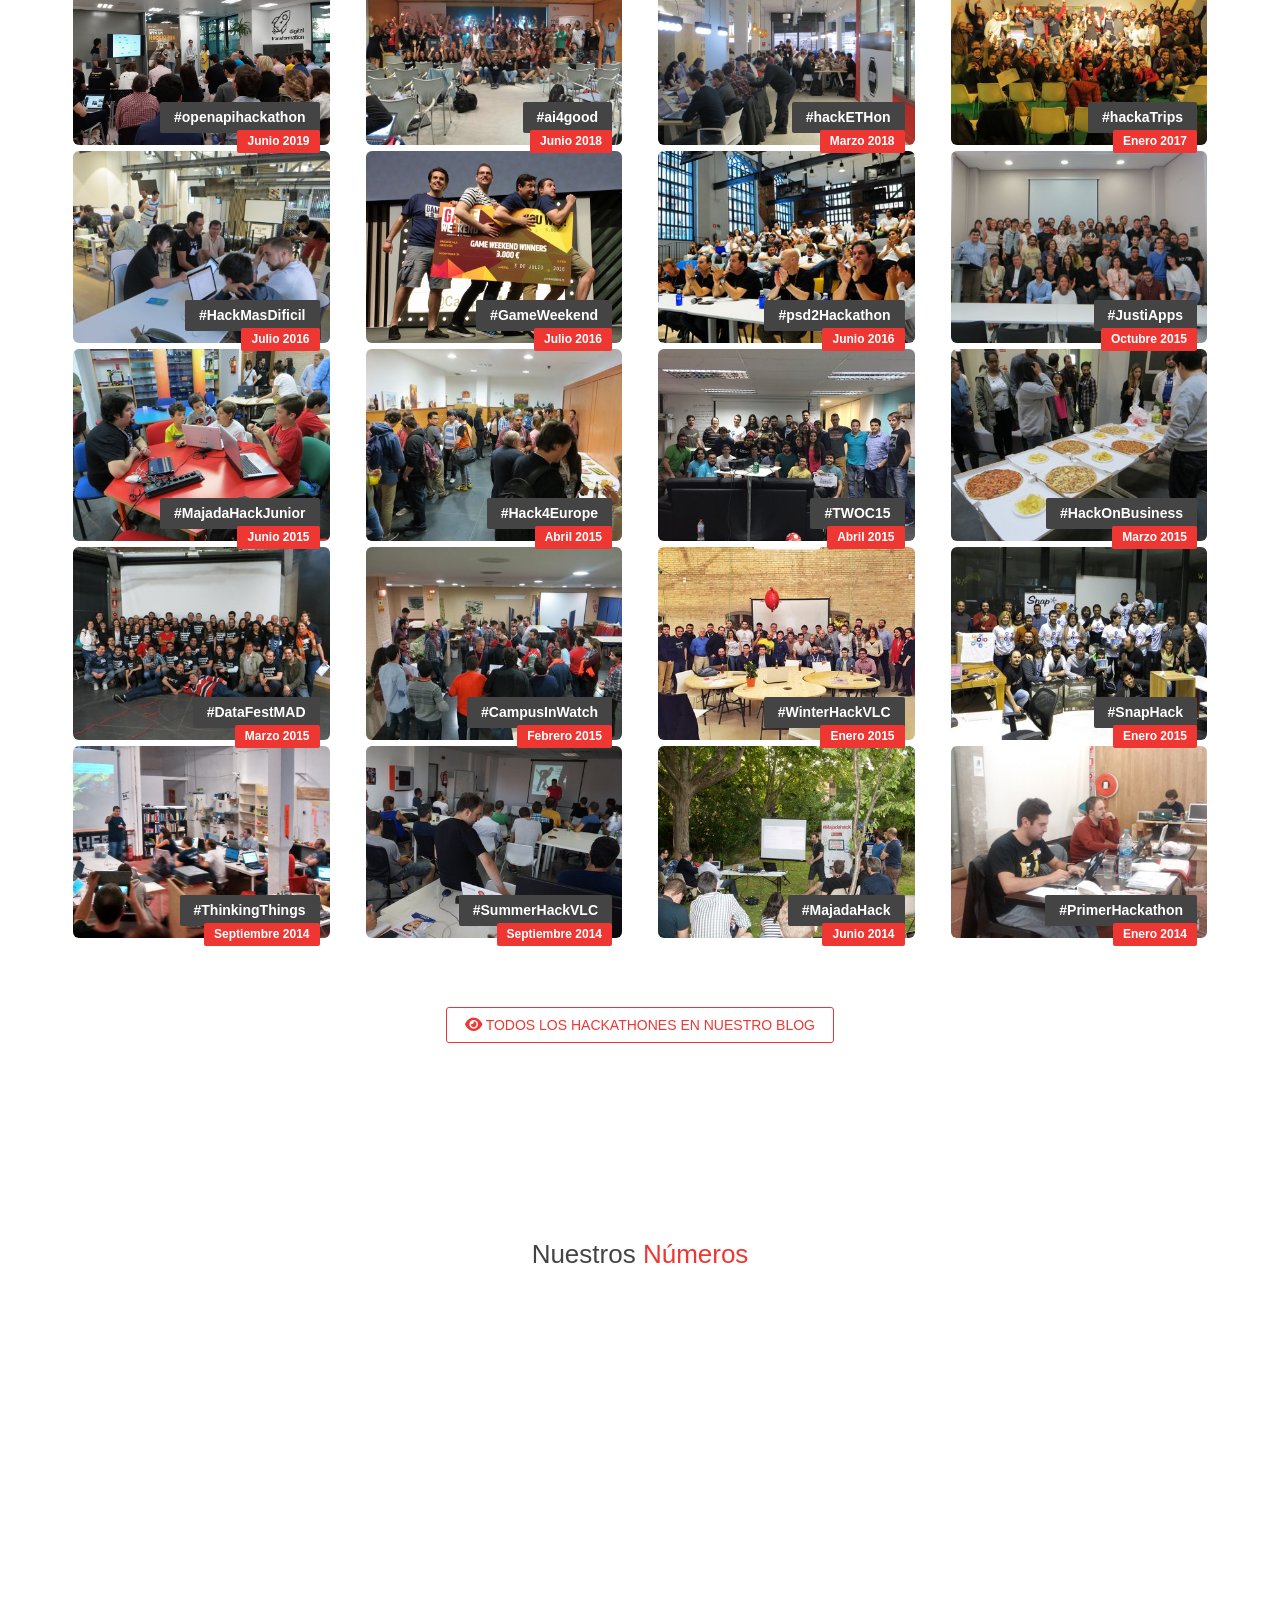
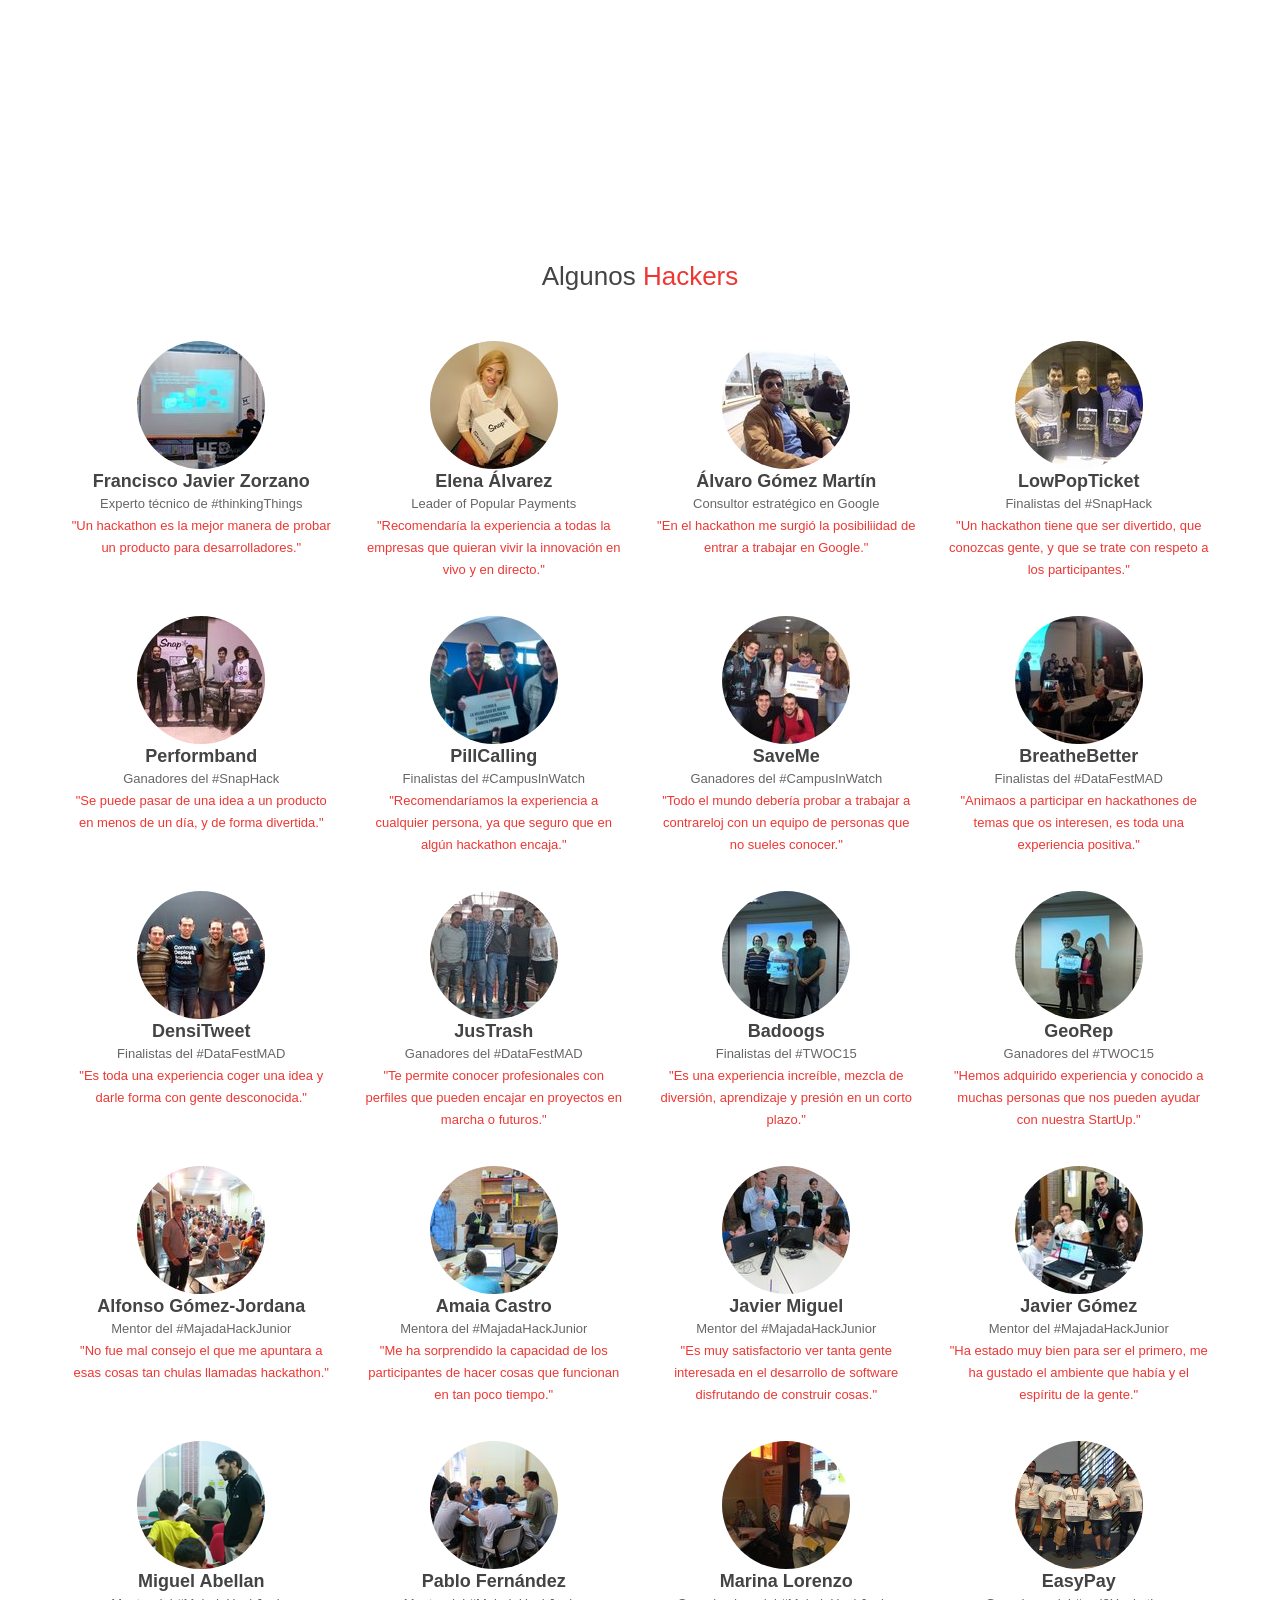
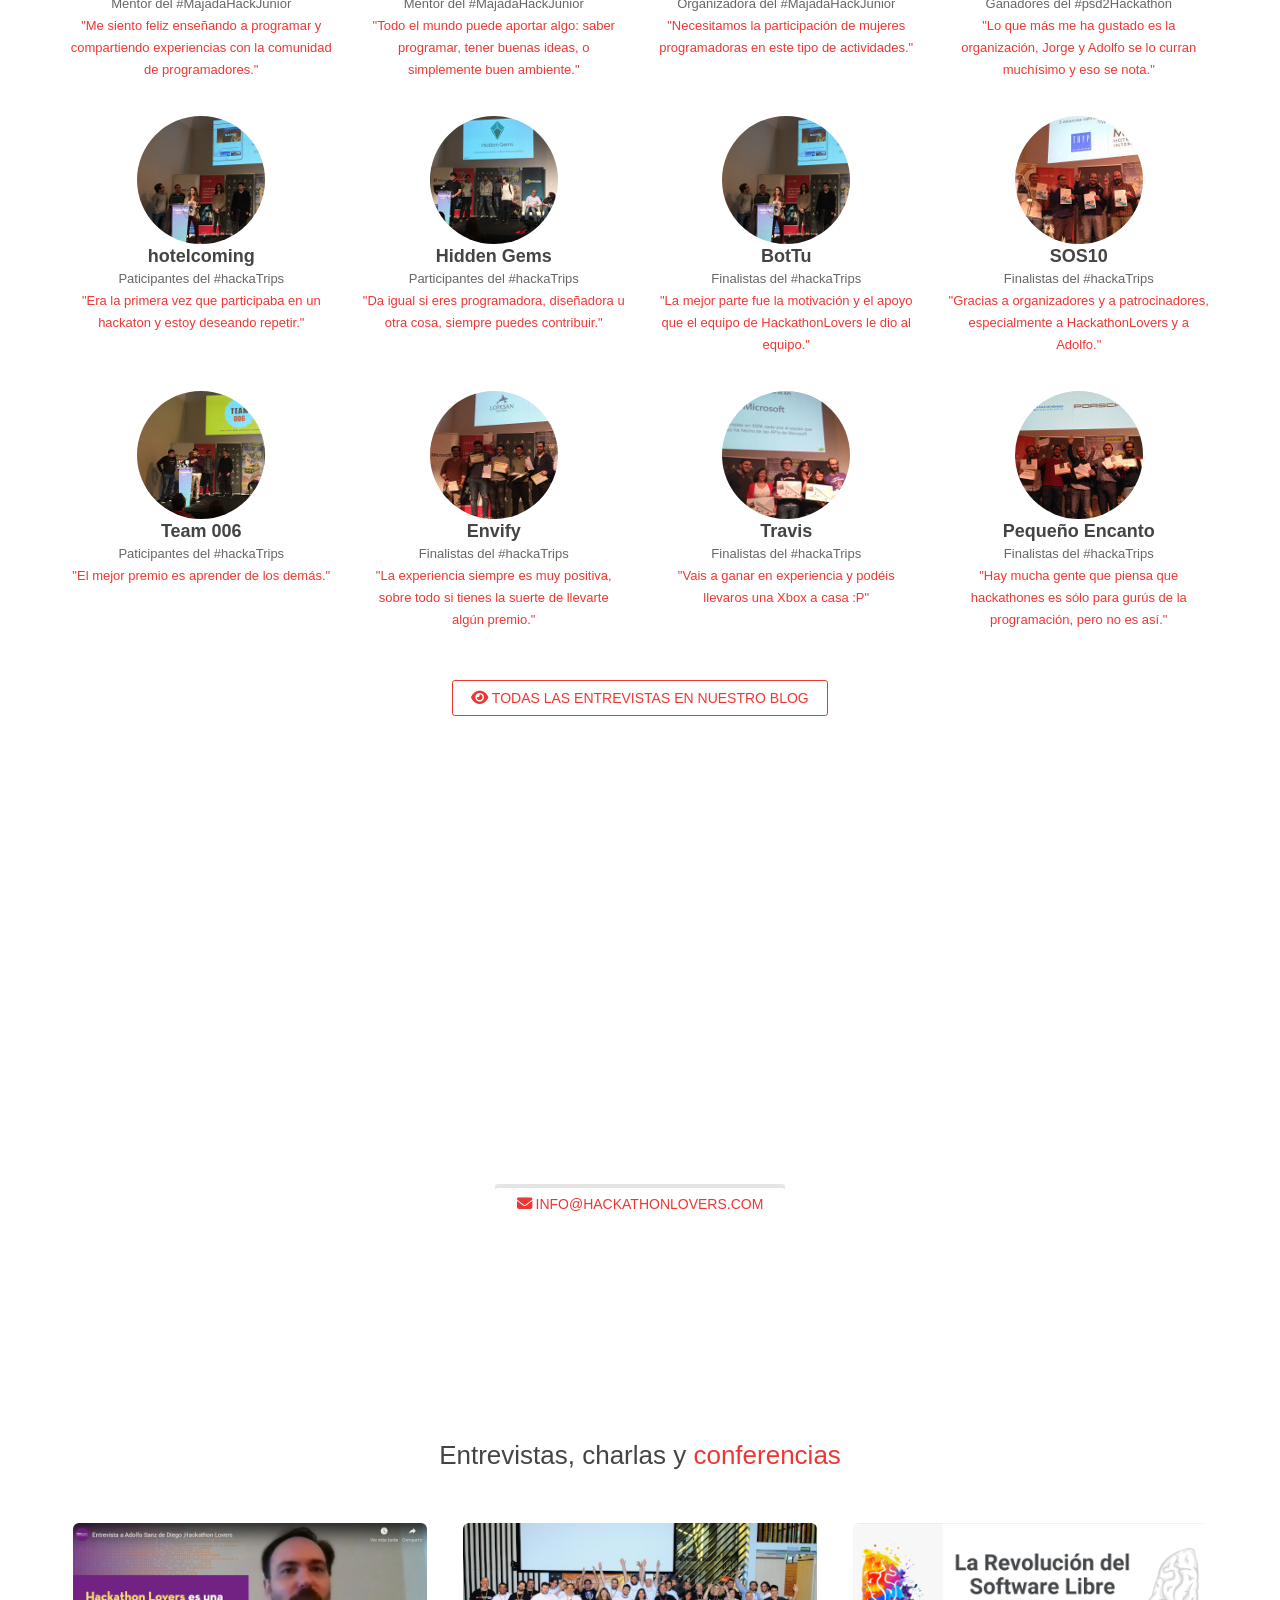
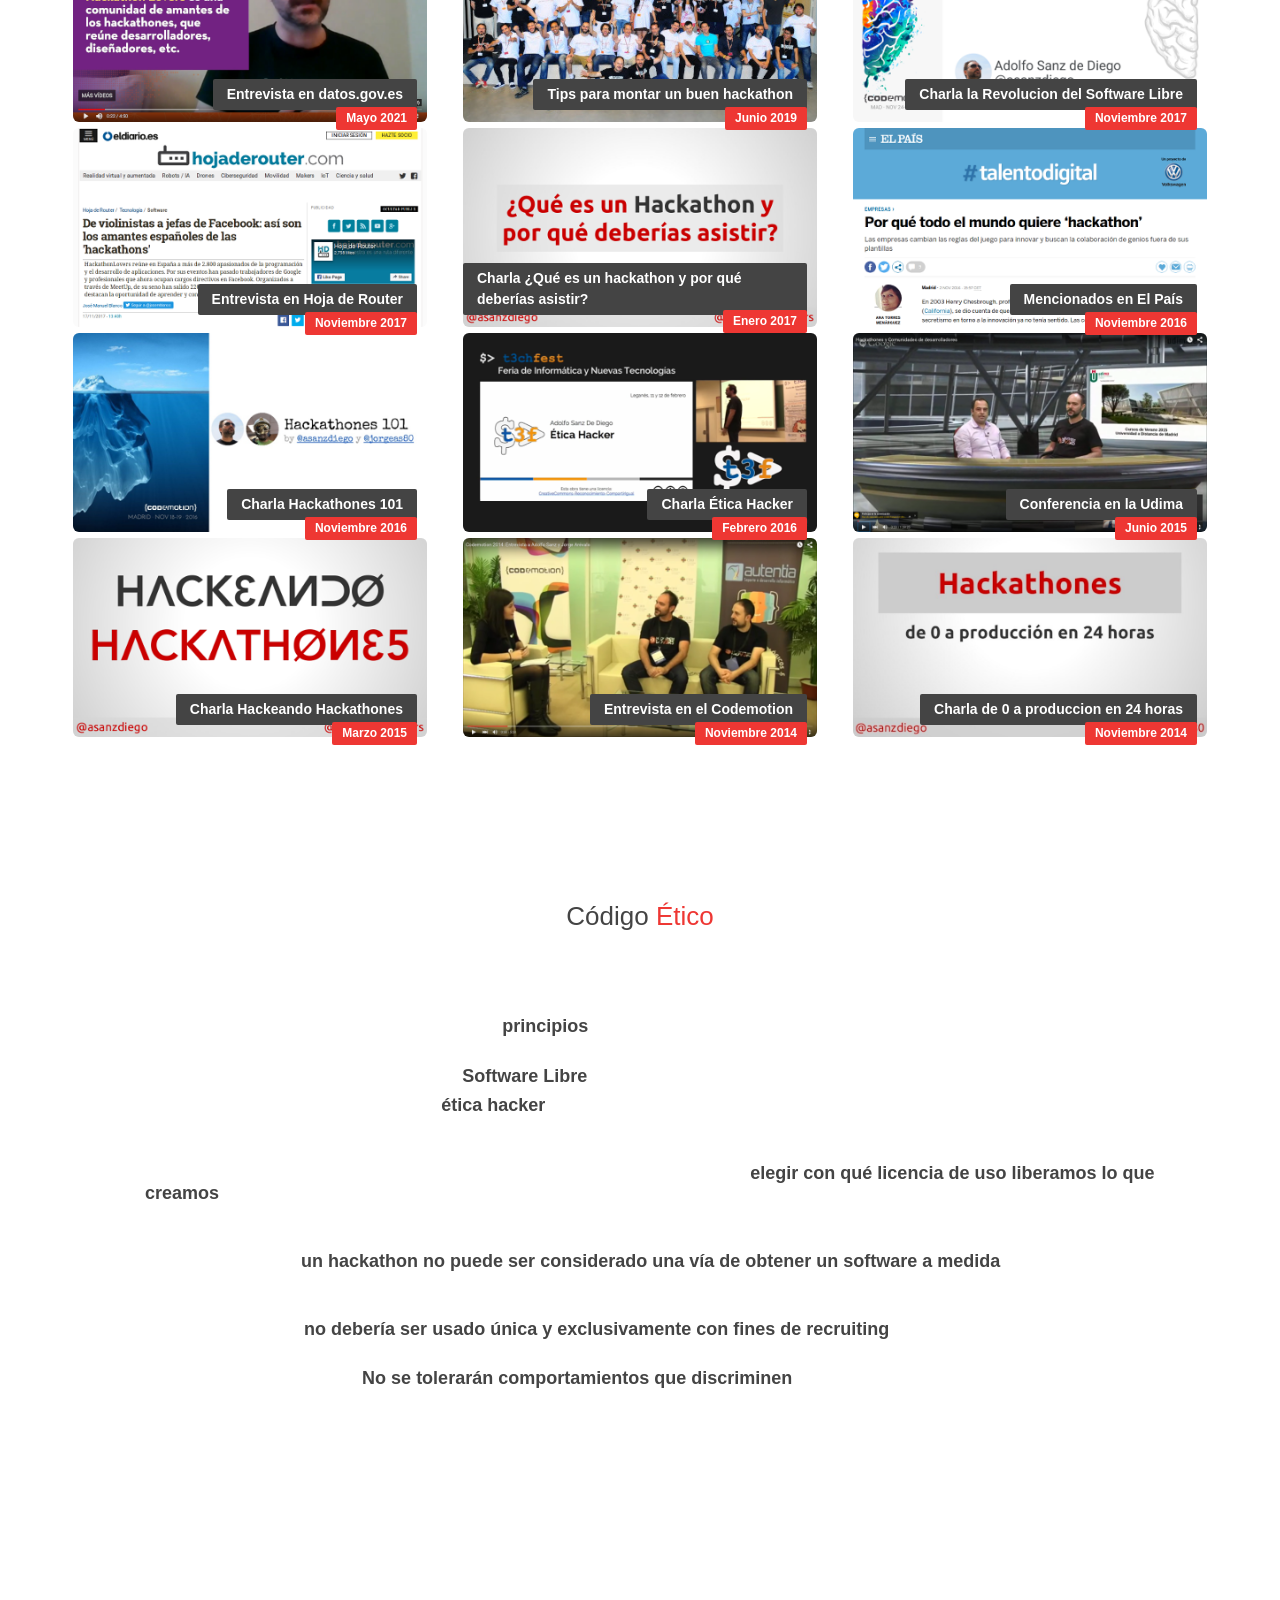
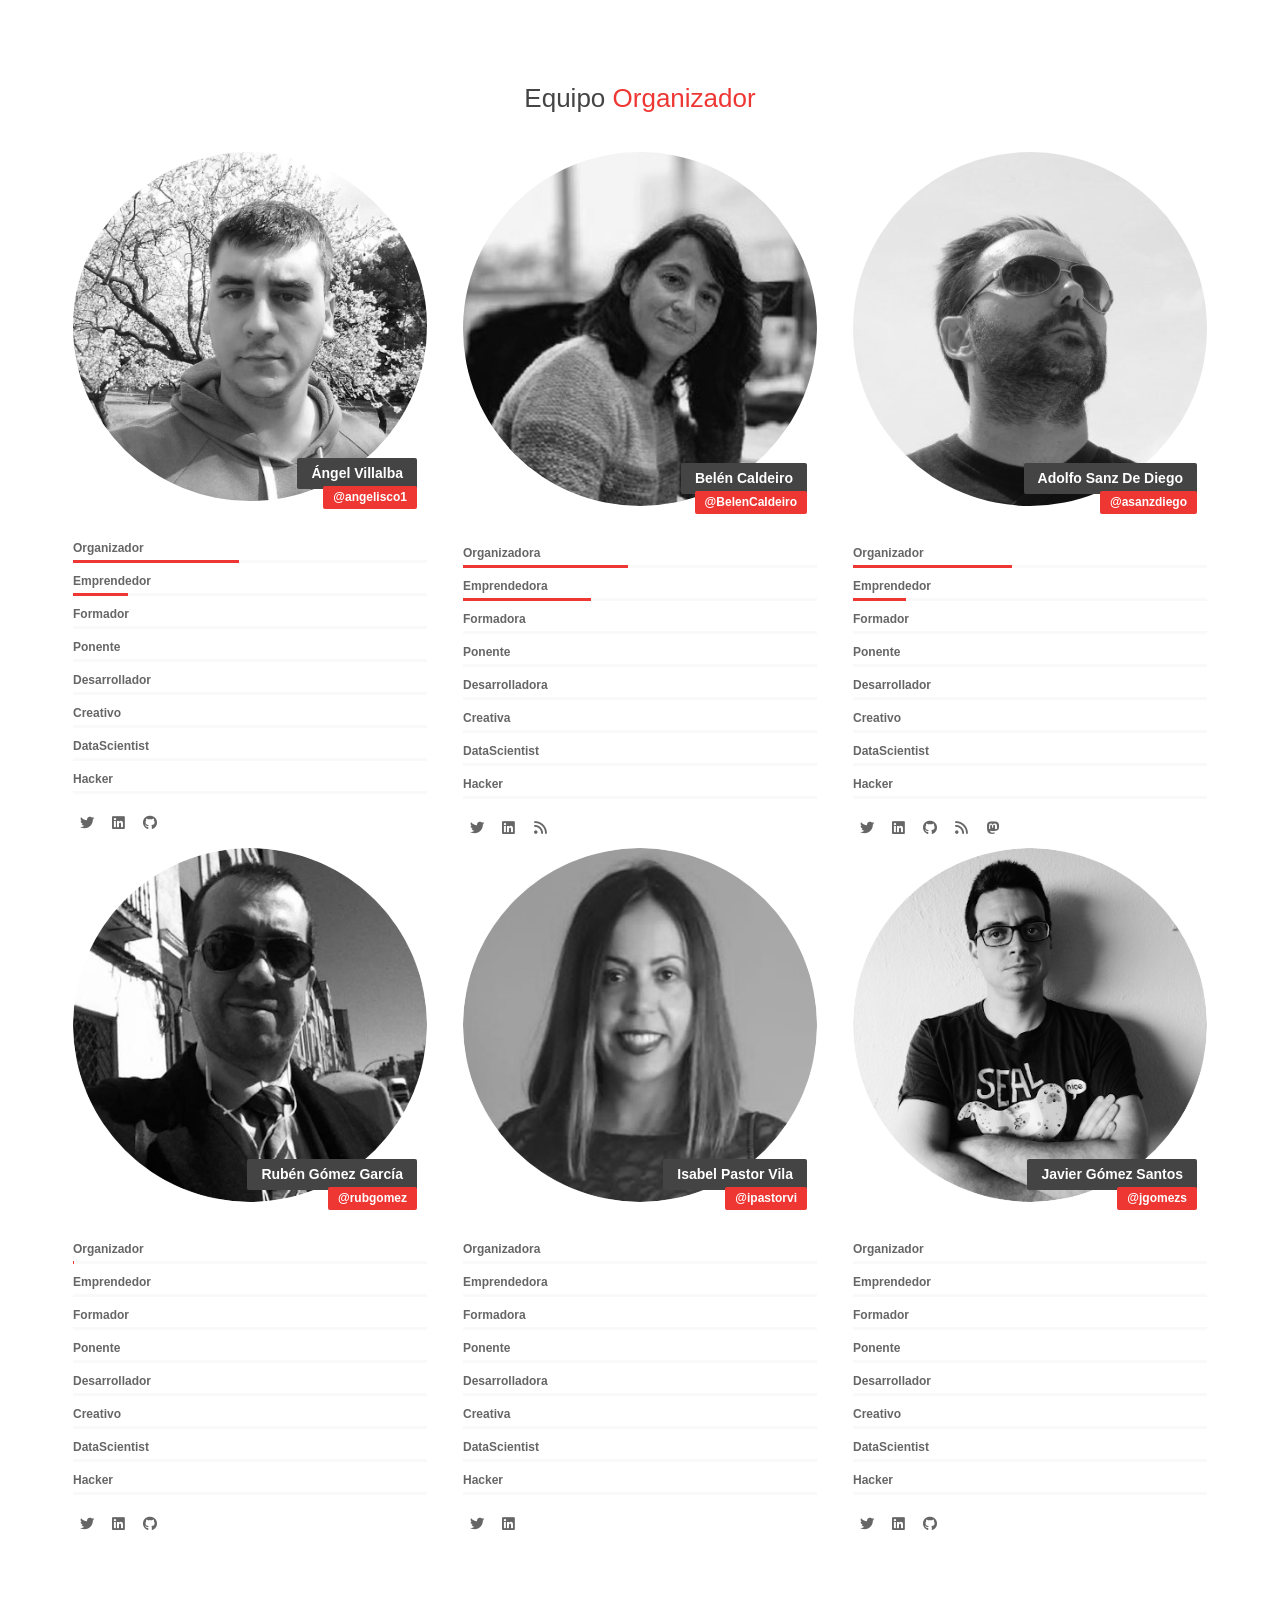
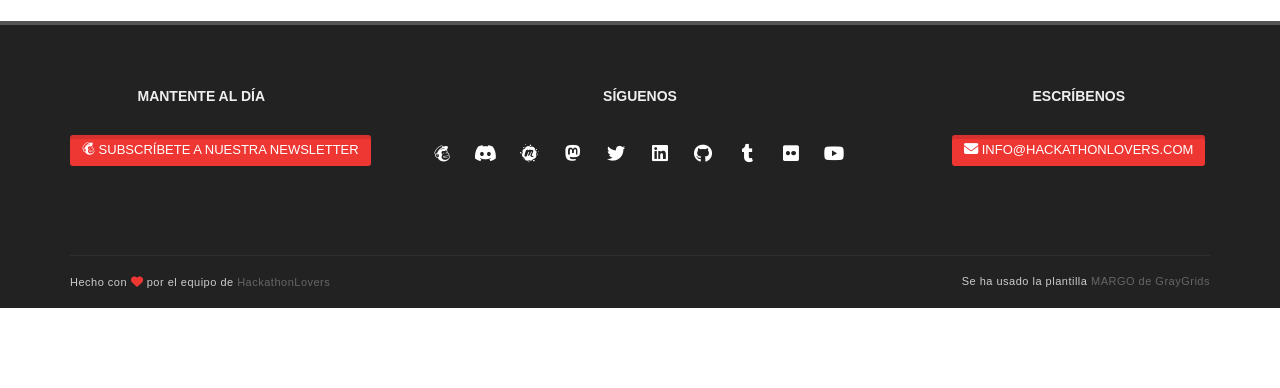
==== commit decb1639: "show hack4europe and elhackmasdificil" ====
--- a/index.html
+++ b/index.html
@@ -751,7 +751,7 @@
                 </a>
               </div>
             </div>
-            <!--
+
             <div class="col-md-3 col-sm-6 col-xs-12">
               <div class="team-member modern">
                 <a href="https://www.flickr.com/photos/114271676@N05/sets/72157670244157281">
@@ -765,7 +765,7 @@
                 </a>
               </div>
             </div>
-            -->
+
             <div class="col-md-3 col-sm-6 col-xs-12">
               <div class="team-member modern">
                 <a href="https://www.flickr.com/photos/114271676@N05/sets/72157667773984064">
@@ -818,7 +818,7 @@
                 </a>
               </div>
             </div>
-            <!--
+
             <div class="col-md-3 col-sm-6 col-xs-12">
               <div class="team-member modern">
                 <a href="http://www.meetup.com/es/Hackathon-Lovers/events/221596184/">
@@ -832,7 +832,7 @@
                 </a>
               </div>
             </div>
-            -->
+
             <div class="col-md-3 col-sm-6 col-xs-12">
               <div class="team-member modern">
                 <a
@@ -939,7 +939,7 @@
                 </a>
               </div>
             </div>
-            <div class="col-md-3 col-md-offset-3 col-sm-6 col-xs-12">
+            <div class="col-md-3 col-sm-6 col-xs-12">
               <div class="team-member modern">
                 <a href="http://hackathonlovers.tumblr.com/post/91563282248/retrospectiva-del-primer-majadahack">
                   <div class="member-photo text-left">
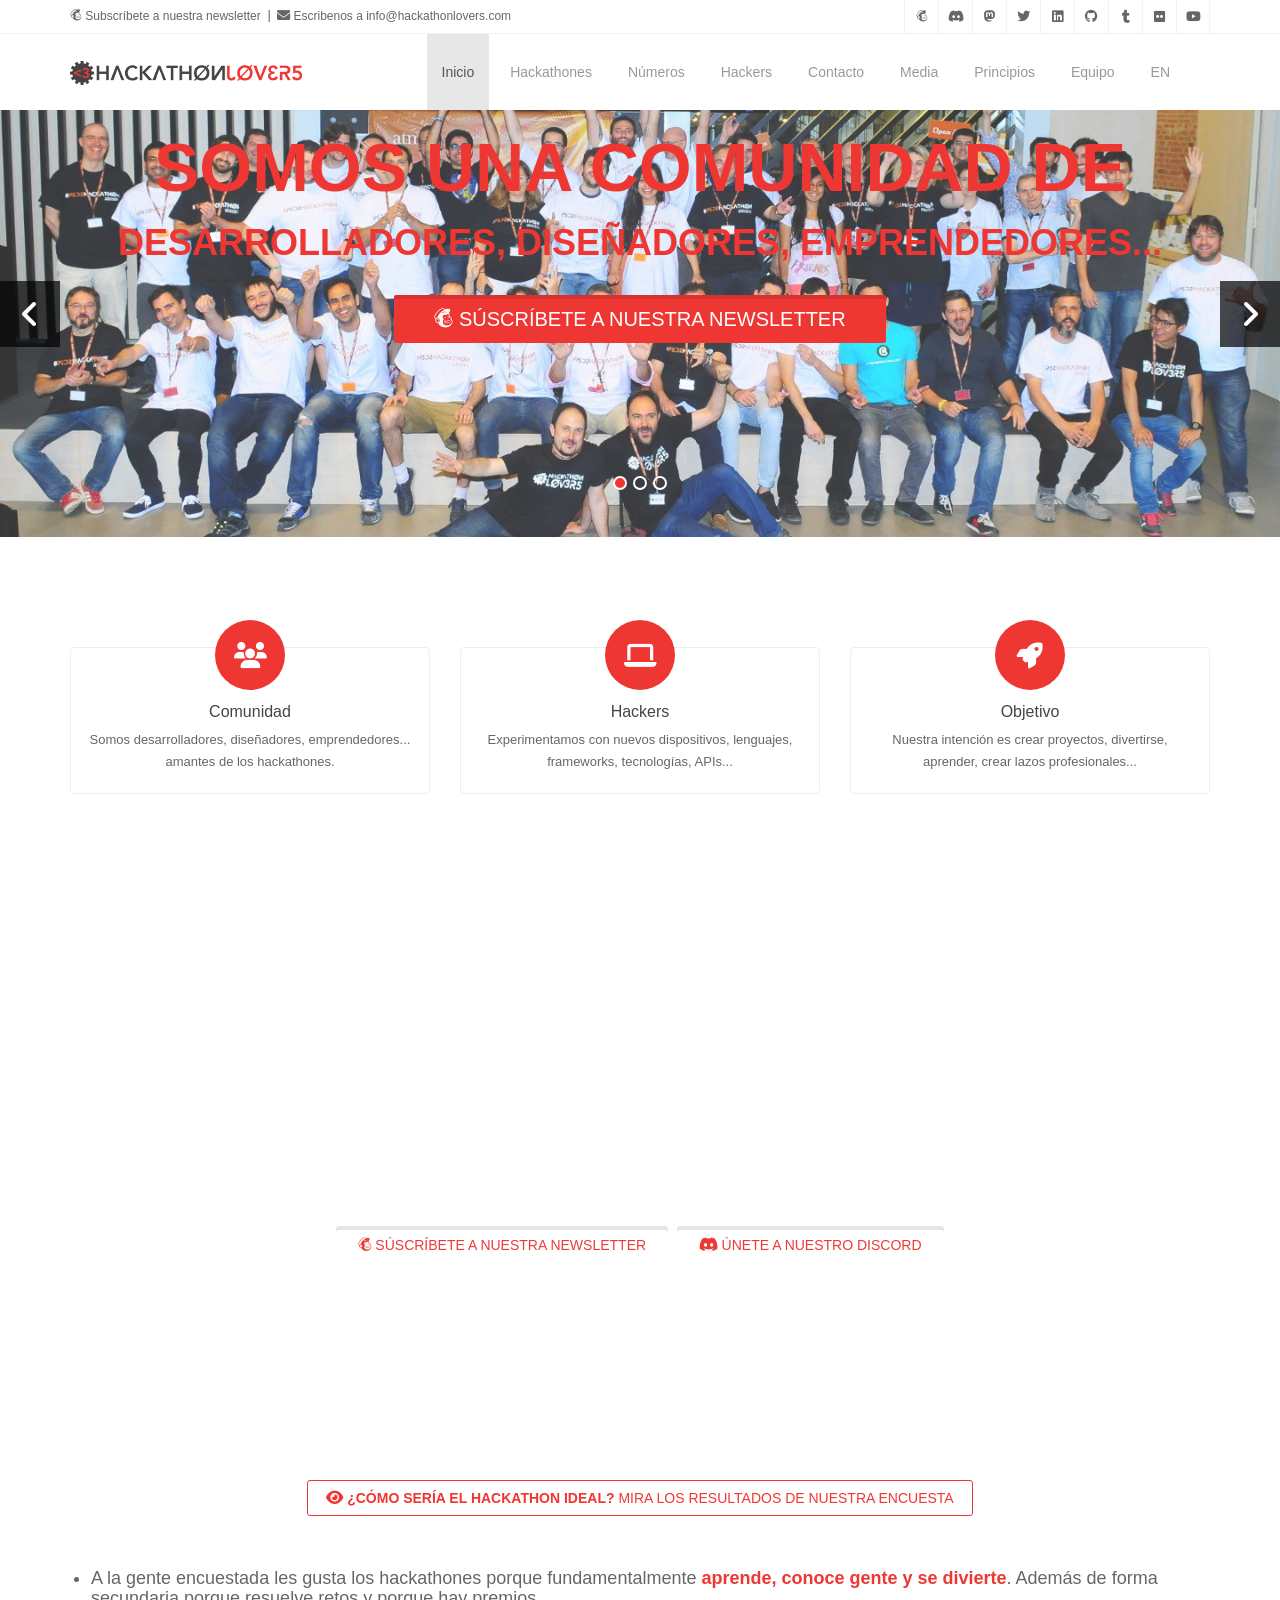
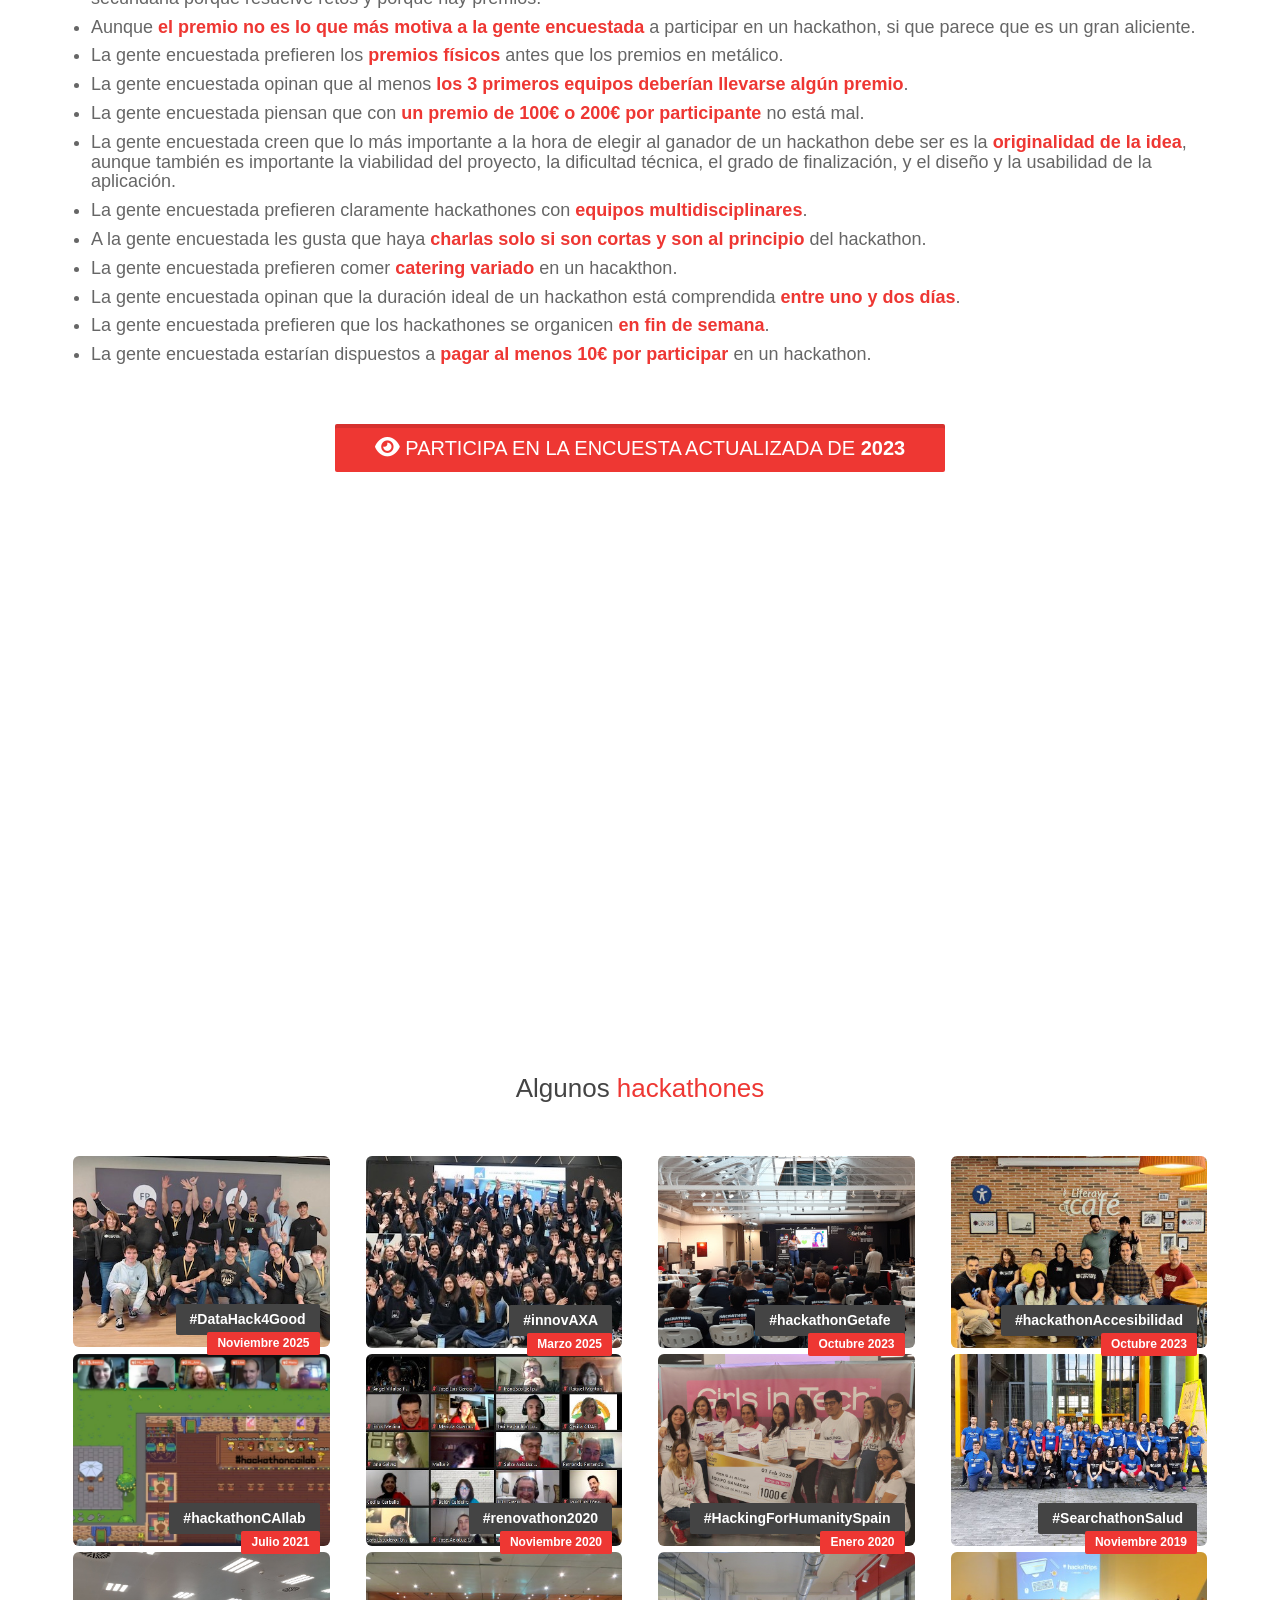
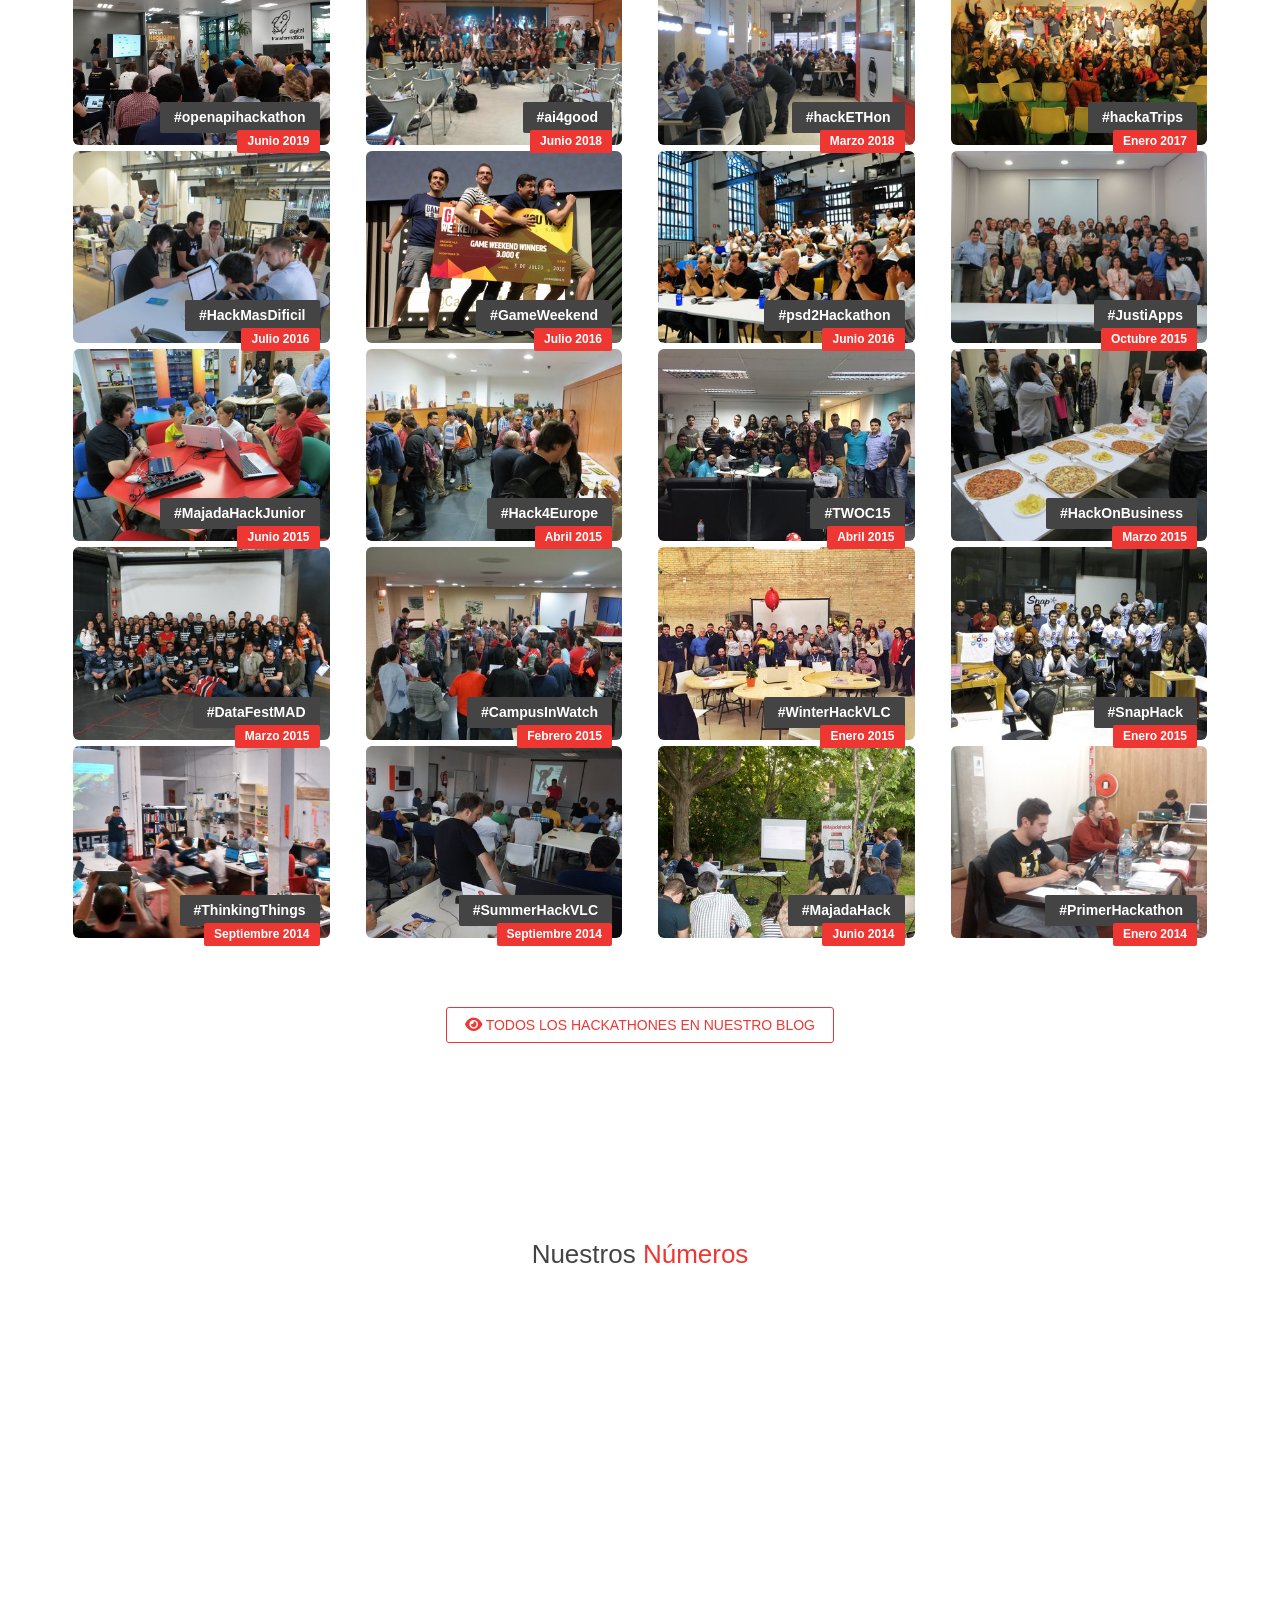
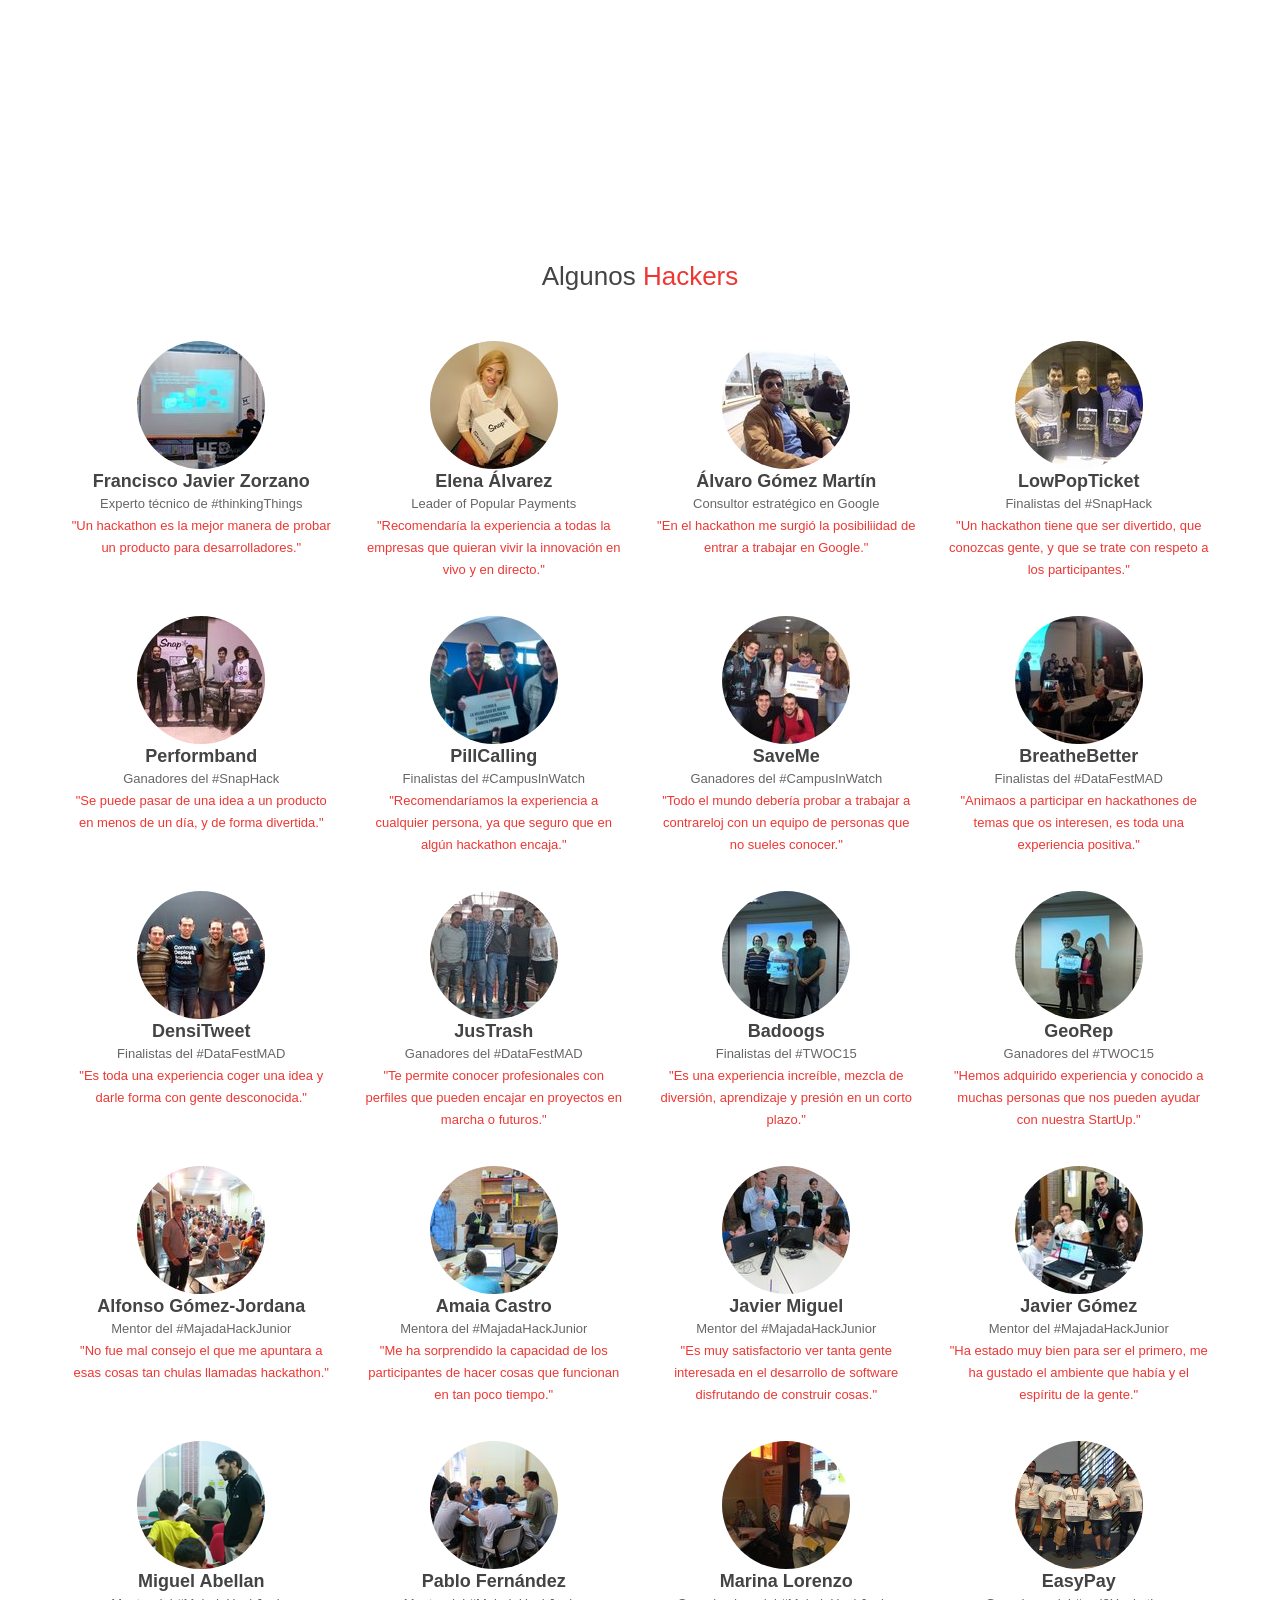
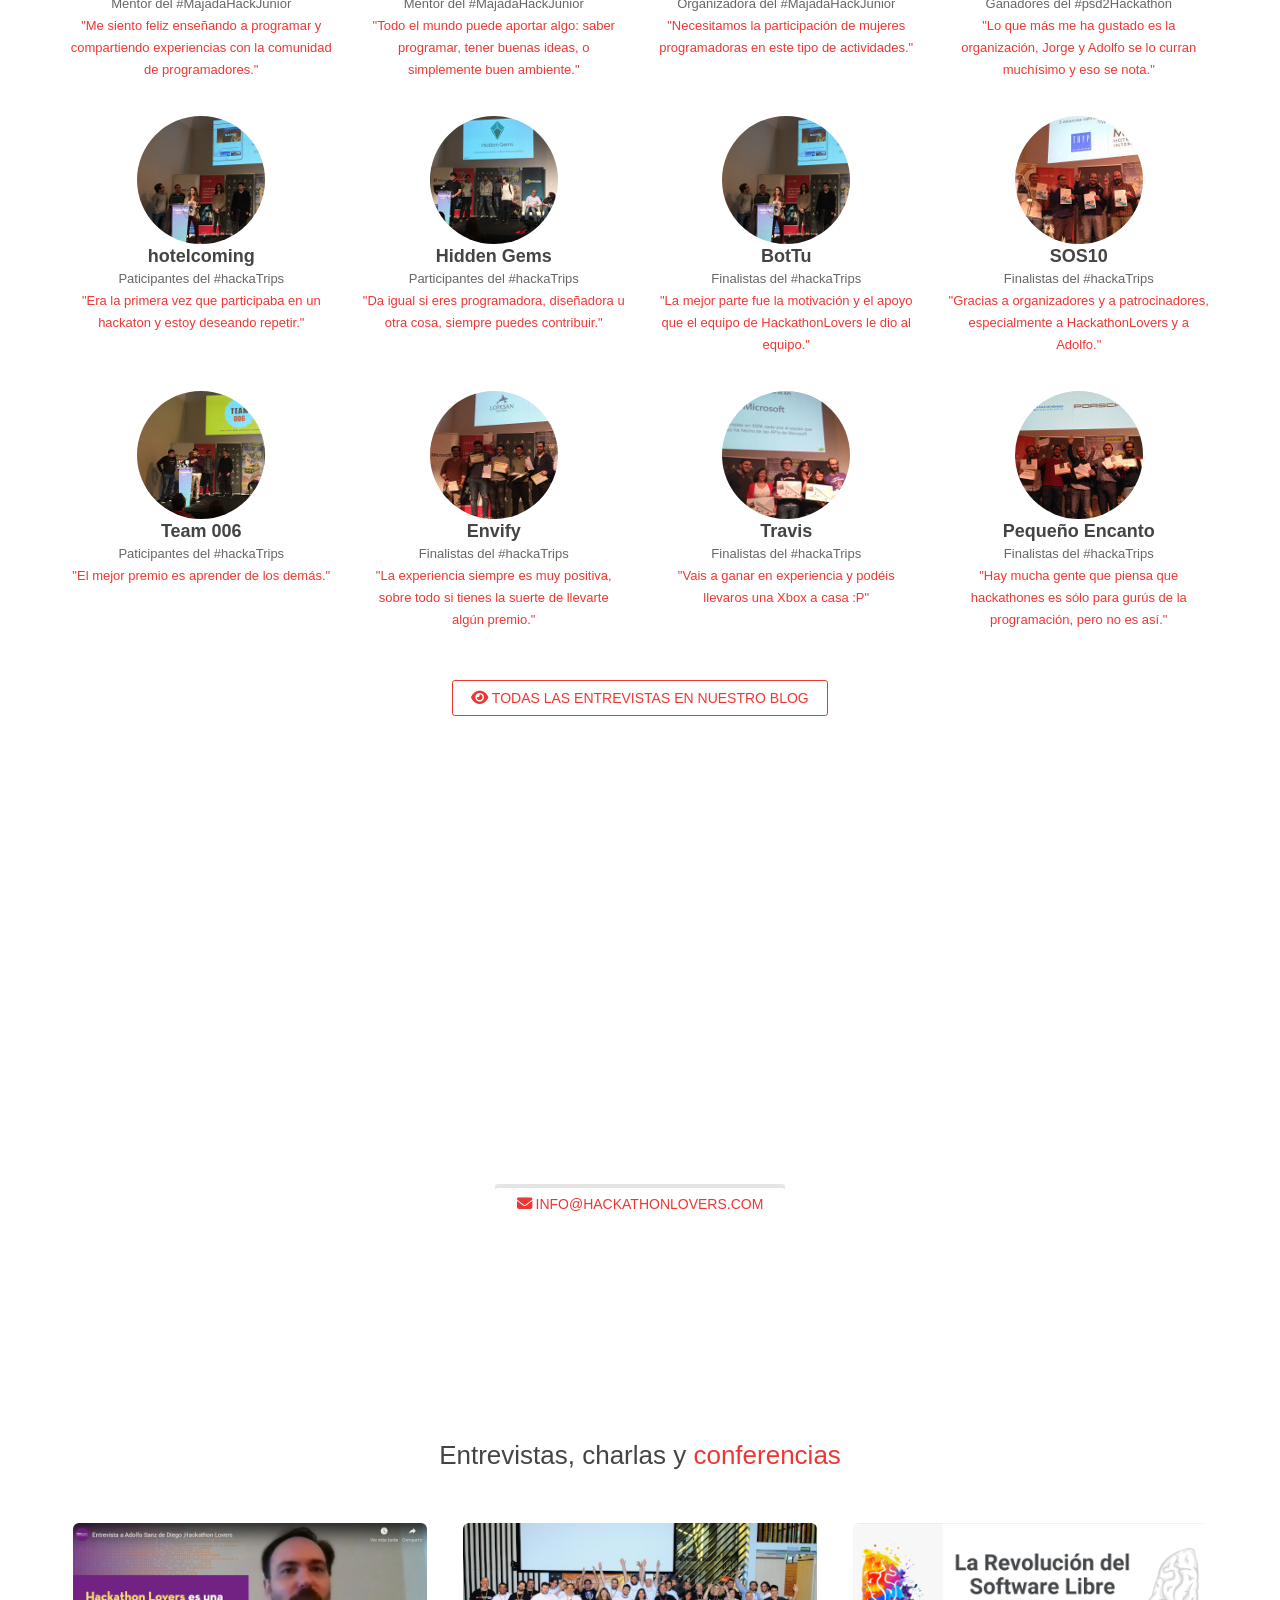
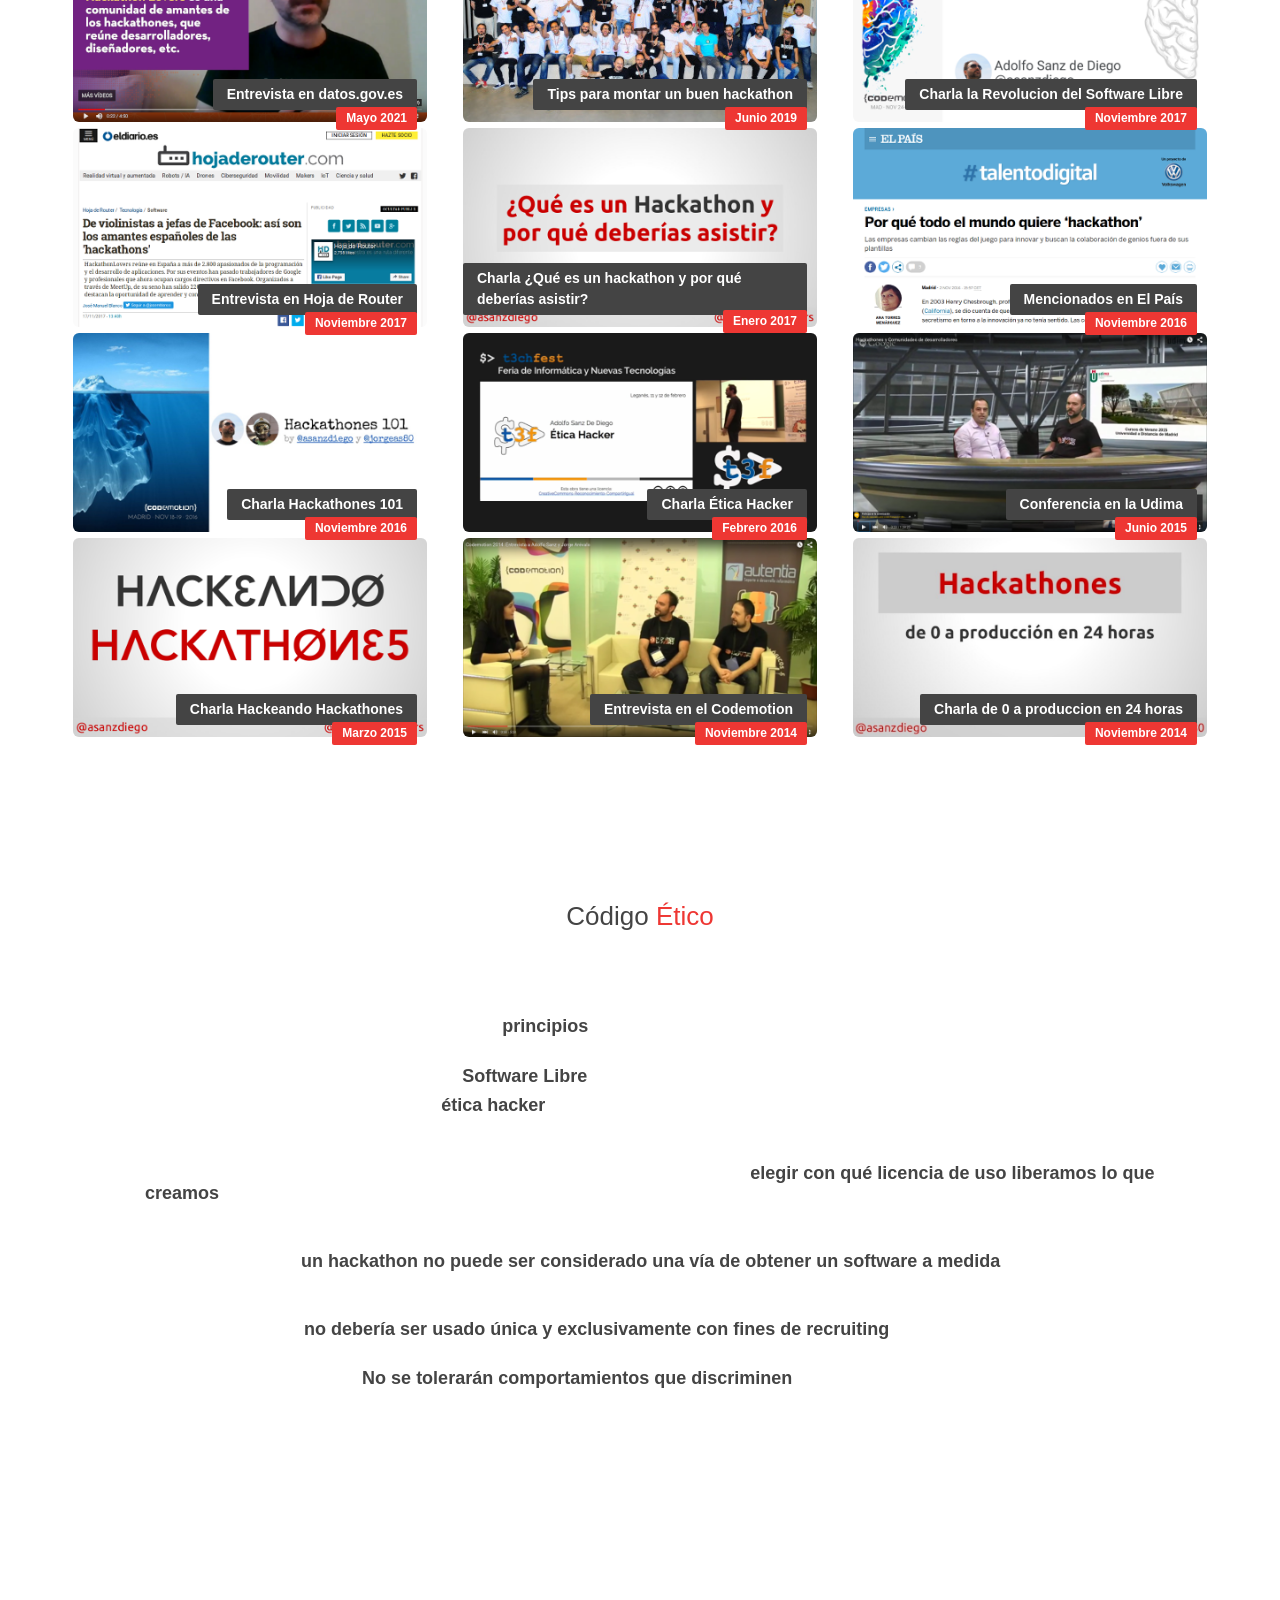
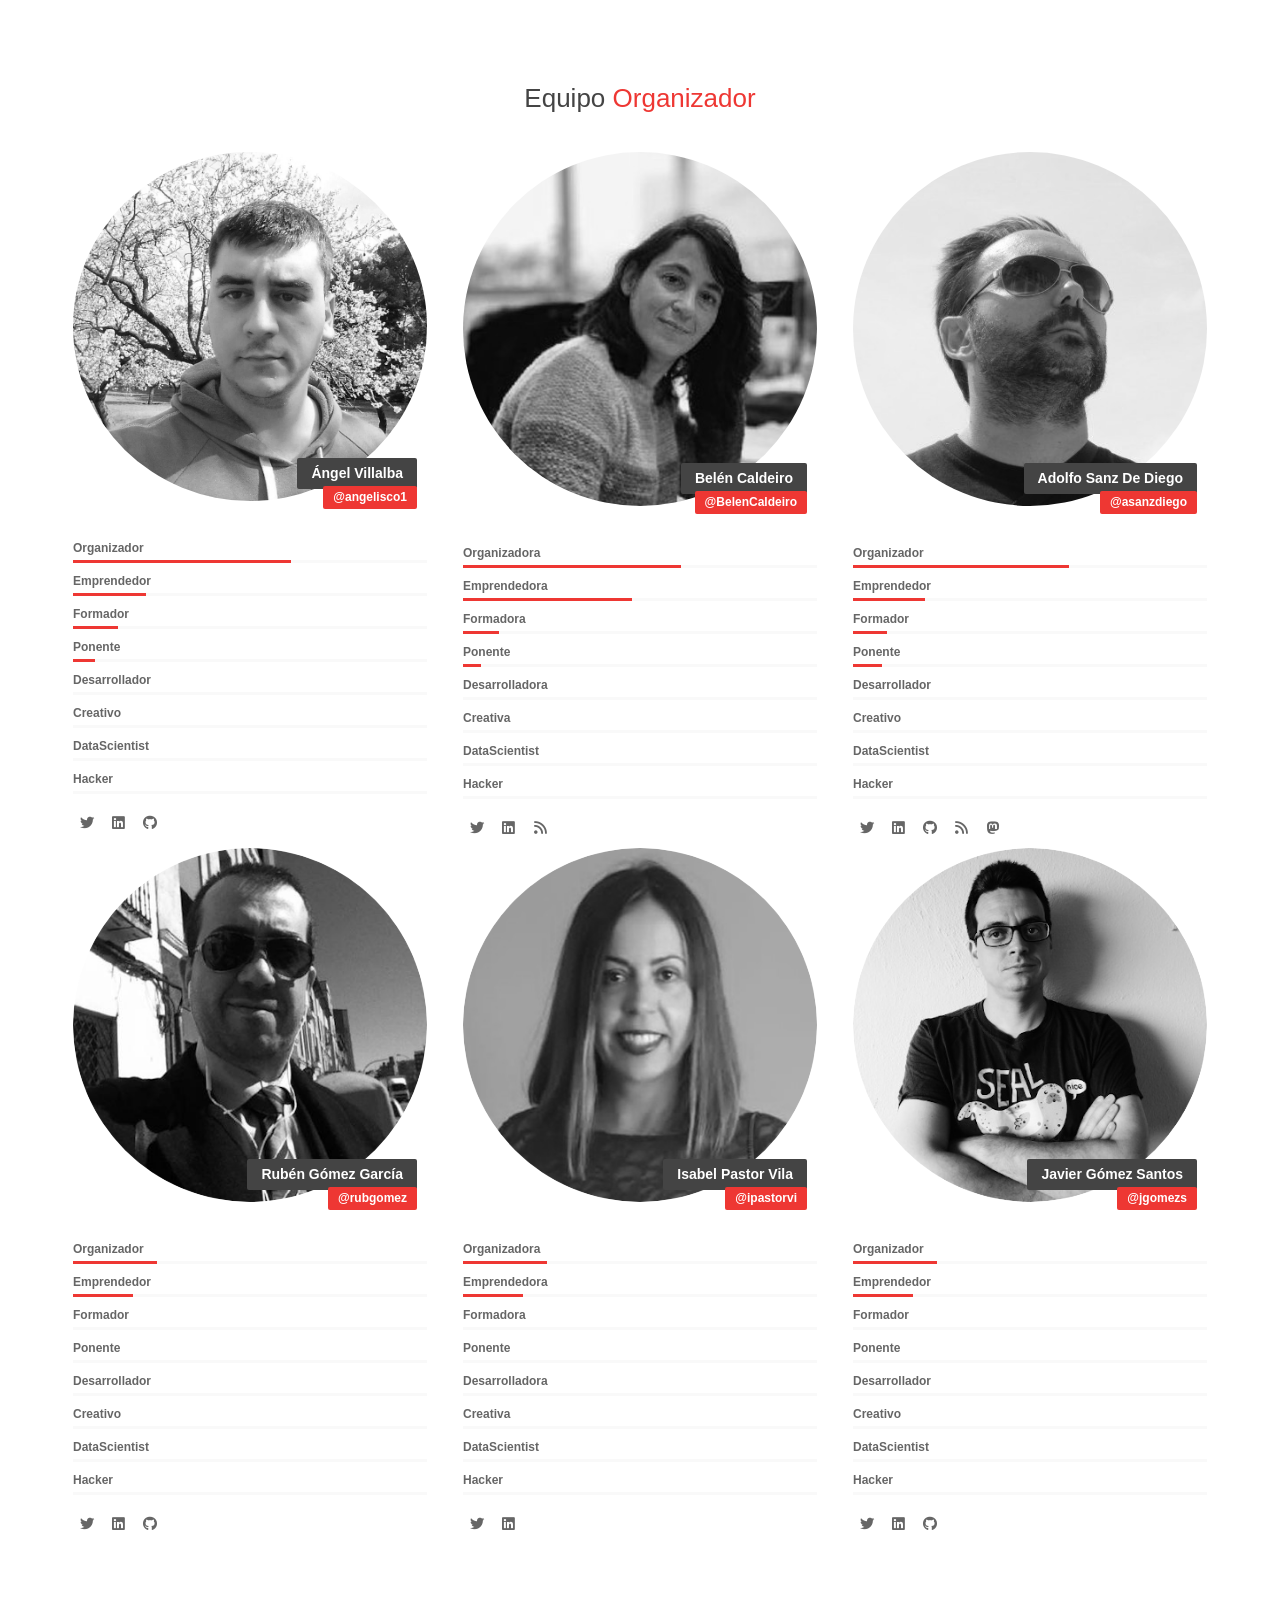
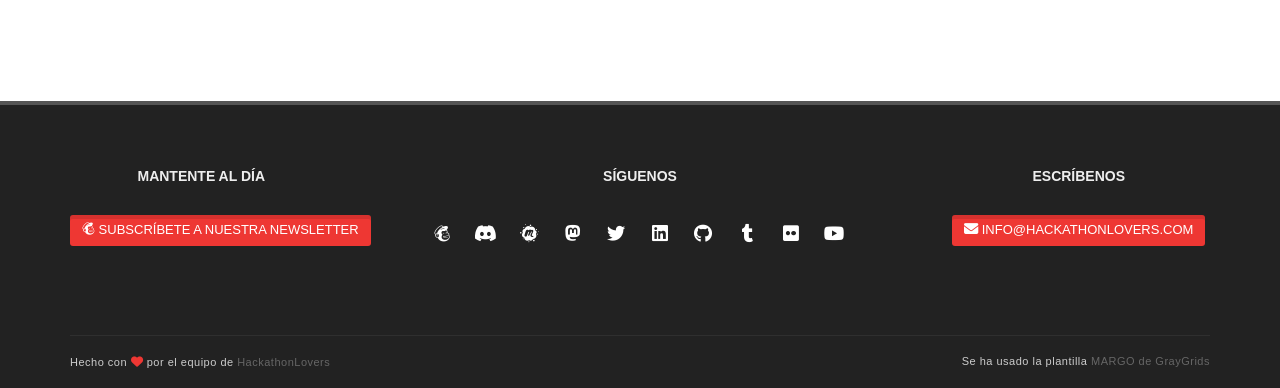
==== commit 97329ab1: "feat: review accesibility and copy changes" ====
--- a/index.html
+++ b/index.html
@@ -33,6 +33,7 @@
 </head>
 
 <body id="inicio" data-spy="scroll" data-target=".navbar">
+  <a class="skip-link sr-only sr-only-focusable" href="#main-content">Saltar al contenido</a>
 
   <!-- Full Body Container -->
   <div id="container">
@@ -79,13 +80,6 @@
                   </a>
                 </li>
                 <li>
-                  <a class="meetup itl-tooltip" data-placement="bottom" title="meetup"
-                    href="https://www.meetup.com/Hackathon-Lovers/">
-                    <i class="fa-brands fa-meetup"></i>
-                    <span class="sr-only sr-only-focusable">Meetup</span>
-                  </a>
-                </li>
-                <li>
                   <a class="mastodon itl-tooltip" data-placement="bottom" title="Mastodon"
                     href="https://mastodon.social/@hackathonlovers">
                     <i class="fa-brands fa-mastodon"></i>
@@ -148,7 +142,7 @@
 
 
       <!-- Start  Logo & Naviagtion  -->
-      <div class="navbar navbar-default navbar-top">
+      <nav class="navbar navbar-default navbar-top" role="navigation" aria-label="Menú principal">
         <div class="container">
           <div class="navbar-header">
             <!-- Stat Toggle Nav Link For Mobiles -->
@@ -188,14 +182,16 @@
               <li>
                 <a href="#equipo">Equipo</a>
               </li>
+              <li>
+                <a href="/en/">EN</a>
+              </li>
             </ul>
             <!-- End Navigation List -->
           </div>
         </div>
-      </div>
-      <!-- End Header Logo & Naviagtion -->
-
+      </nav>
     </header>
+    <main id="main-content">
     <!-- End Header Section -->
 
 
@@ -207,9 +203,9 @@
 
         <!-- Indicators -->
         <ol class="carousel-indicators">
-          <li data-target="#main-slide" data-slide-to="0" class="active"></li>
-          <li data-target="#main-slide" data-slide-to="1"></li>
-          <li data-target="#main-slide" data-slide-to="2"></li>
+          <li data-target="#main-slide" data-slide-to="0" class="active" role="button" tabindex="0" aria-label="Ir a la diapositiva 1"></li>
+          <li data-target="#main-slide" data-slide-to="1" role="button" tabindex="0" aria-label="Ir a la diapositiva 2"></li>
+          <li data-target="#main-slide" data-slide-to="2" role="button" tabindex="0" aria-label="Ir a la diapositiva 3"></li>
         </ol>
         <!--/ Indicators end-->
 
@@ -382,9 +378,6 @@
 
           <a class="slider btn-system btn-large btn-wite" href="https://discord.gg/QRN2epZVDB">
             <i class="fa-brands fa-discord"></i> Únete a nuestro Discord</a>
-
-          <a class="slider btn-system btn-large btn-wite" href="http://www.meetup.com/Hackathon-Lovers/">
-            <i class="fa-brands fa-meetup"></i> Únete a nuestro Meetup</a>
 
         </div>
         <!-- End Section Content -->
@@ -1631,7 +1624,7 @@
               Contacta con nosotros para organizarlo</h3>
 
             <p>
-              <a class="slider btn-system btn-large btn-wite" href="mailto: info@hackathonlovers.com">
+              <a class="slider btn-system btn-large btn-wite" href="mailto:info@hackathonlovers.com">
                 <i class="fa-solid fa-envelope"></i> info@hackathonlovers.com</a>
             </p>
 
@@ -2480,6 +2473,7 @@
       <!-- End Team Member Section -->
 
 
+    </main>
       <!-- Start Footer -->
       <footer id="footer">
         <div class="container">
@@ -2627,7 +2621,7 @@
     <!-- End Full Body Container -->
 
     <!-- Go To Top Link -->
-    <a href="#" class="back-to-top">
+    <a href="#" class="back-to-top" aria-label="Volver arriba">
       <i class="fa-solid fa-angle-up"></i>
       <span class="sr-only sr-only-focusable">Arriba</span>
     </a>
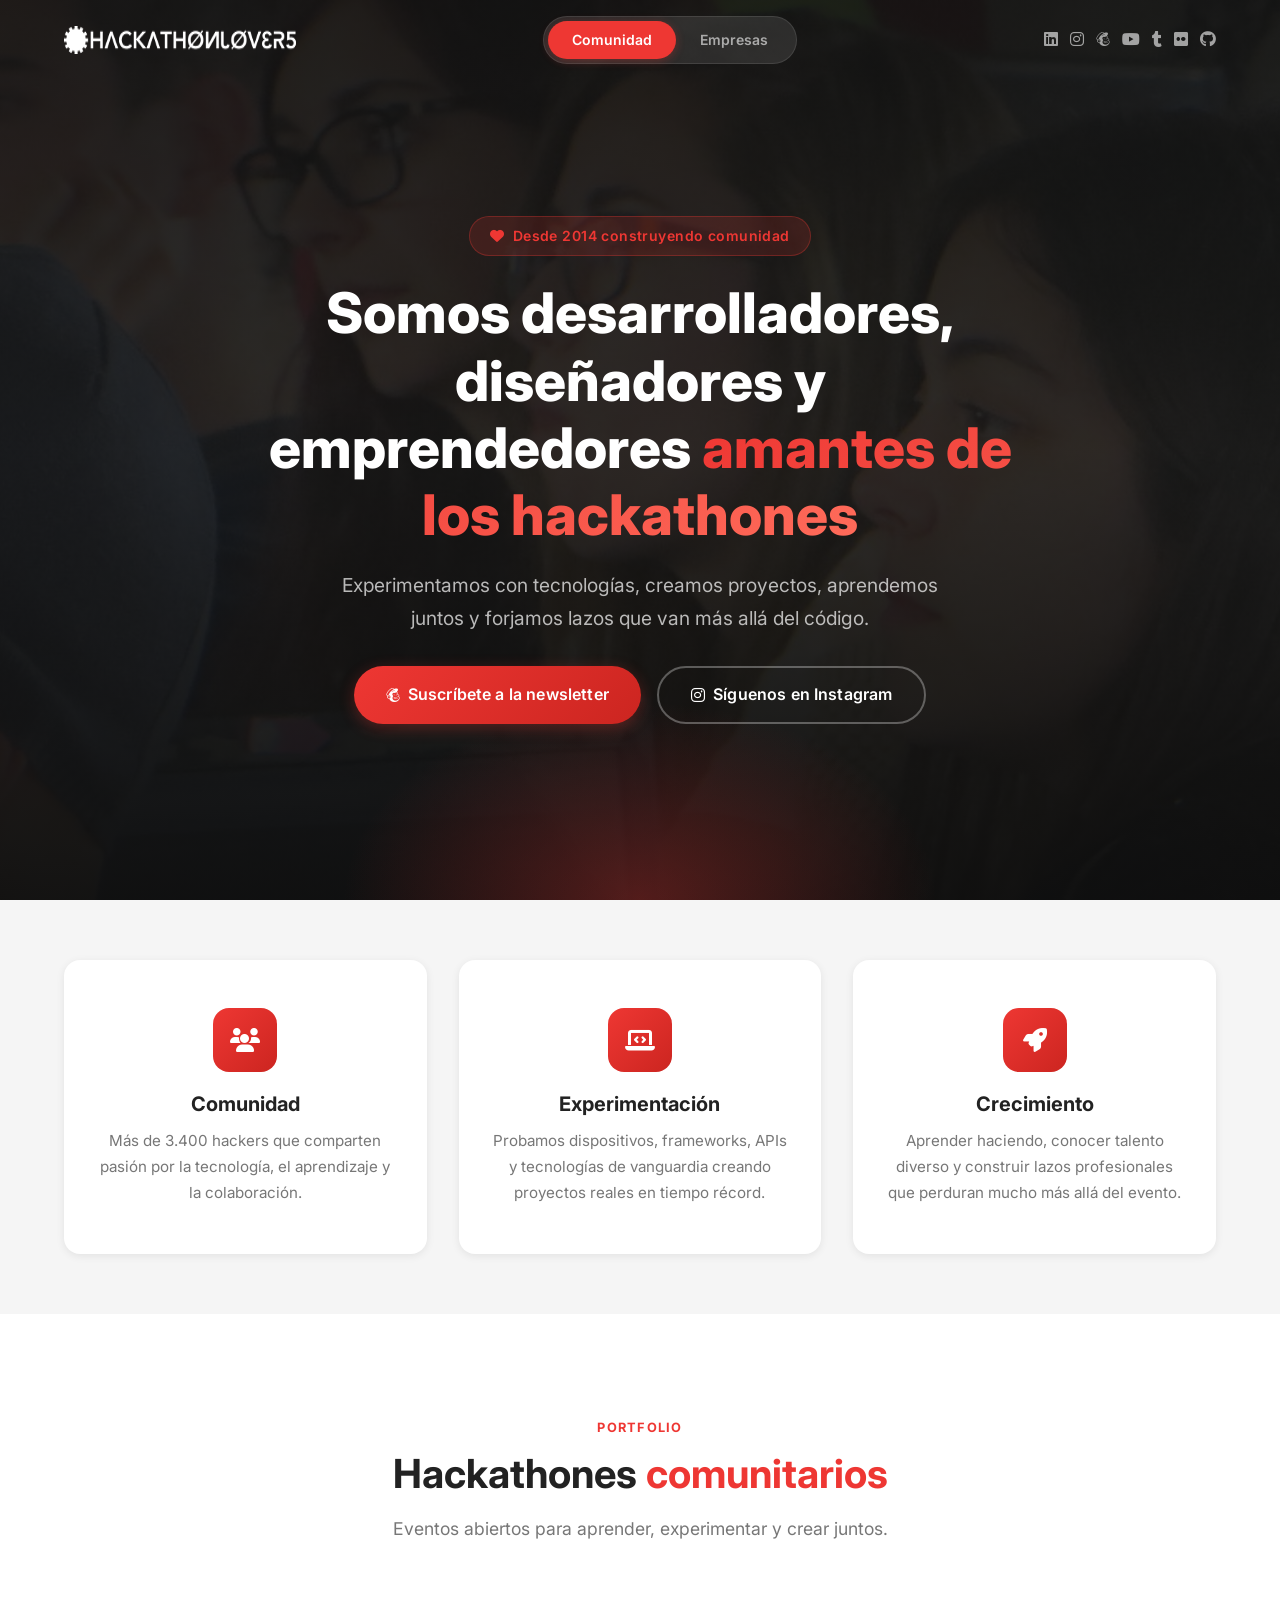
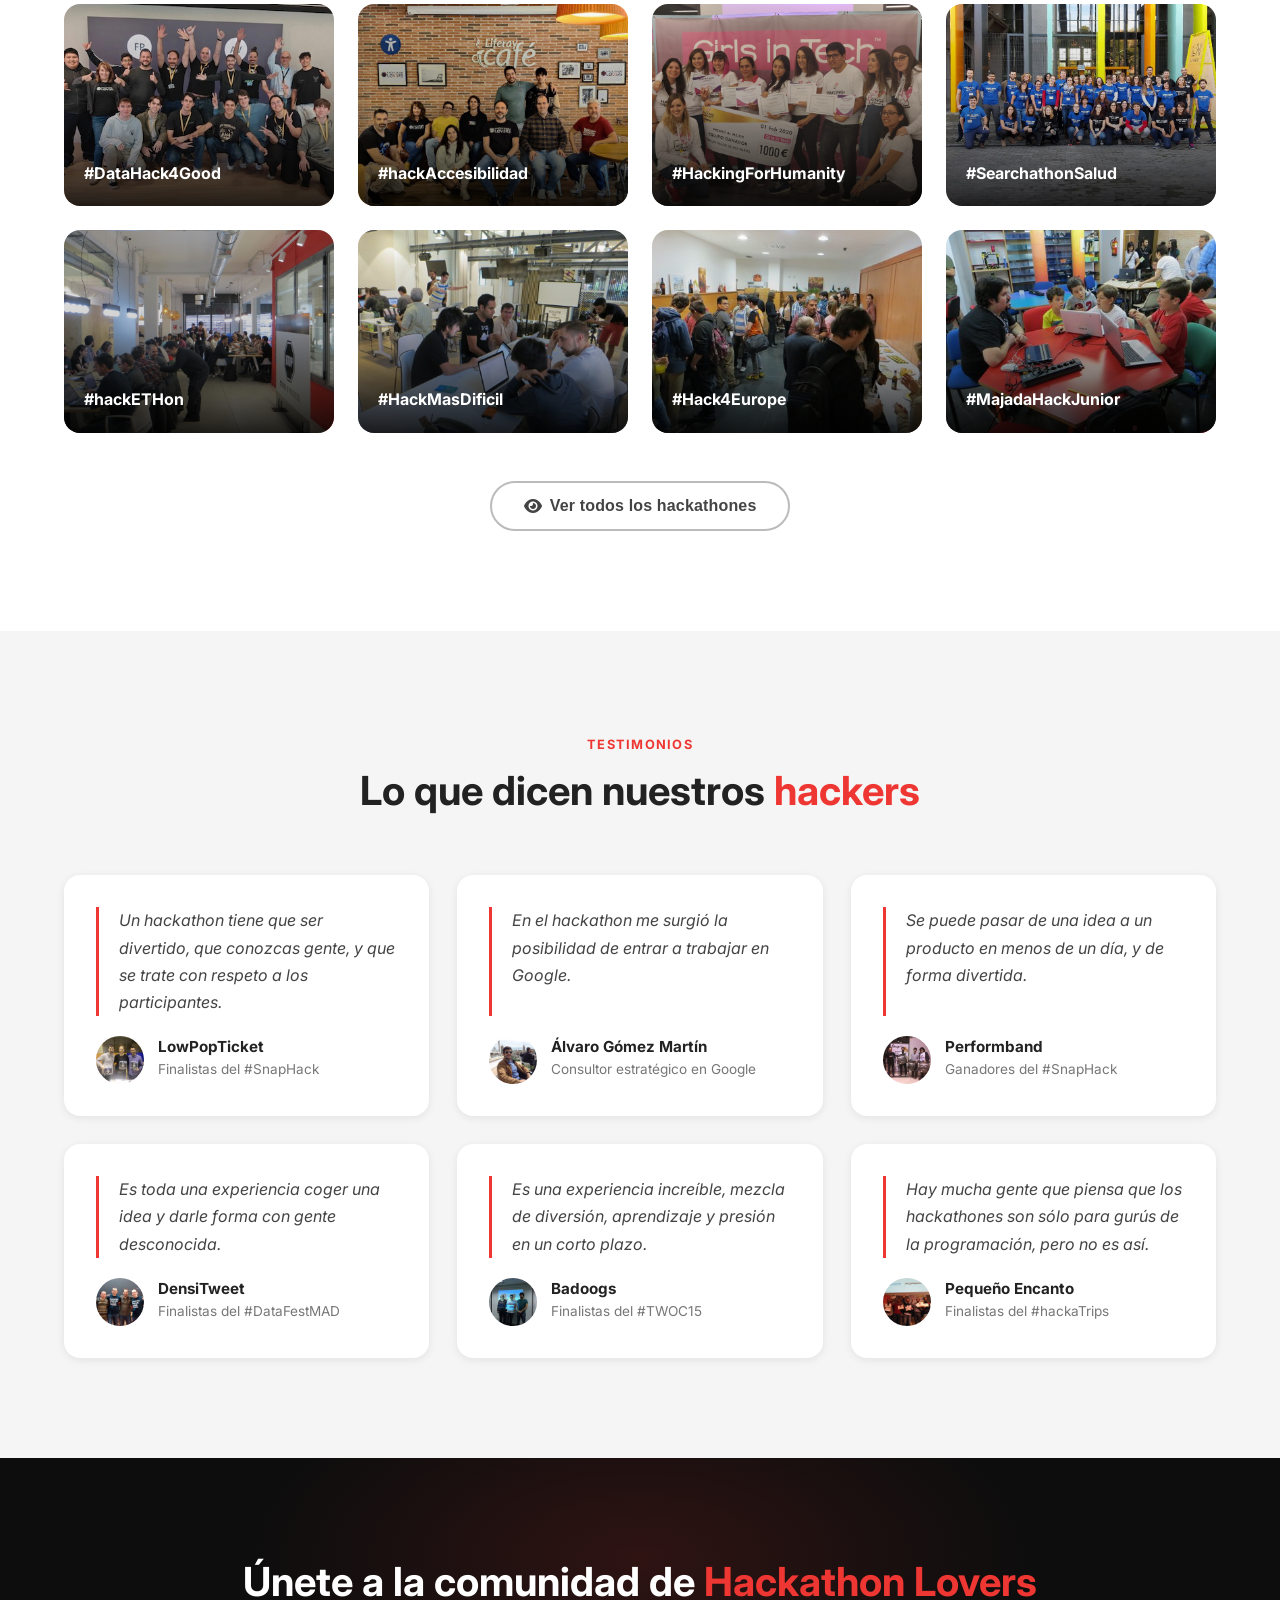
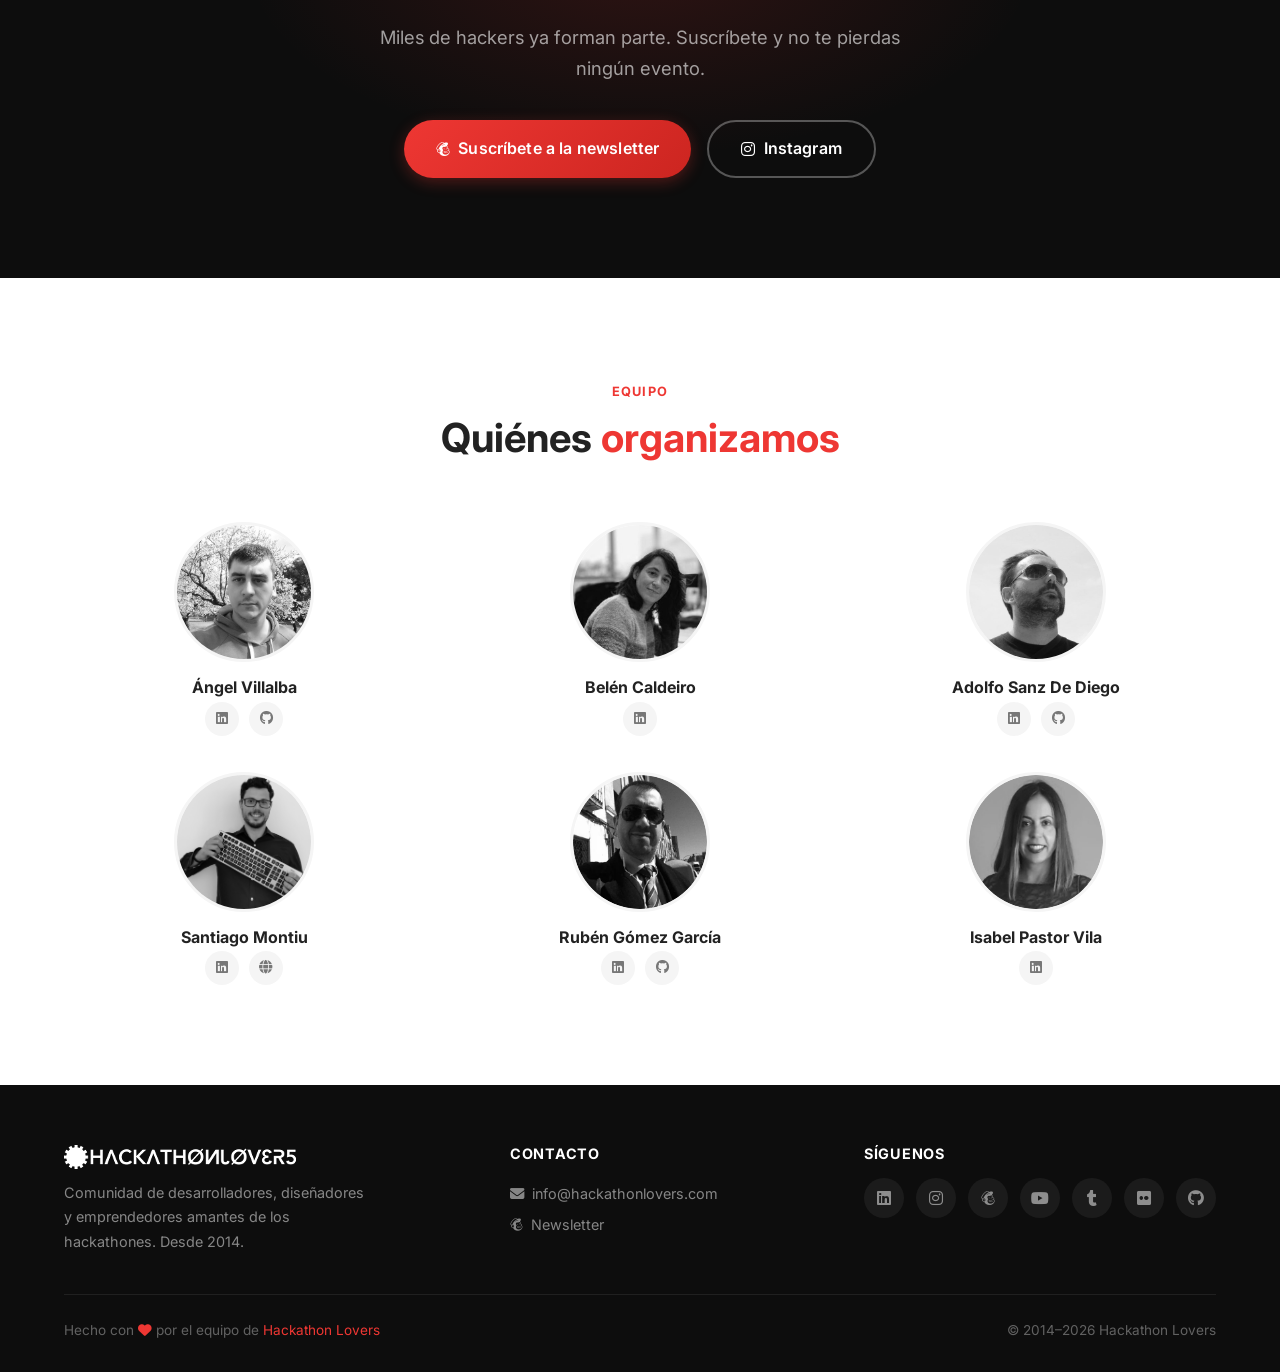
==== commit 28b508f4: "feat: nueva web y limpieza" ====
--- a/index.html
+++ b/index.html
@@ -1,2673 +1,13 @@
-<!doctype html>
-<!--[if IE 8 ]><html class="ie ie8" lang="en"> <![endif]-->
-<!--[if (gte IE 9)|!(IE)]><html lang="en" class="no-js"> <![endif]-->
+<!DOCTYPE html>
 <html lang="es">
-
 <head>
-
-  <!-- Basic -->
-  <title>Hackathon Lovers: comunidad de desarrolladores, diseñadores, emprendedores... amantes de los hackathones.
-  </title>
-
-  <!-- Define Charset -->
   <meta charset="utf-8">
-
-  <!-- Responsive Metatag -->
-  <meta name="viewport" content="width=device-width, initial-scale=1">
-
-  <!-- Page Description and Author -->
-  <meta name="description"
-    content="Hackathon Lovers es una comunidad de desarrolladores, diseñadores, emprendedores... amantes de los hackathones. Experimentan con nuevos dispositivos, lenguajes, frameworks, tecnologías, plataformas, APIs... con la intención de crear proyectos, divertirse, aprender, crear lazos con otros profesionales...">
-  <meta name="author" content="Hackalovers Team">
-
-  <!-- CSS Minimized  -->
-  <link rel="stylesheet" href="./v4.0/css/minimize.css" type="text/css" media="screen">
-
-  <!-- JS Minimized  -->
-  <script type="text/javascript" src="./v4.0/js/minimize.js"></script>
-
-  <!--[if IE 8]><script src="http://html5shiv.googlecode.com/svn/trunk/html5.js"></script><![endif]-->
-  <!--[if lt IE 9]><script src="http://html5shiv.googlecode.com/svn/trunk/html5.js"></script><![endif]-->
-
-  <link rel="shortcut icon" href="./v4.0/images/logo/hackathon-lovers-icon-200.png">
+  <title>Hackathon Lovers</title>
+  <meta http-equiv="refresh" content="0; URL=comunidad/">
+  <link rel="canonical" href="comunidad/">
+  <script>window.location.replace("comunidad/");</script>
 </head>
-
-<body id="inicio" data-spy="scroll" data-target=".navbar">
-  <a class="skip-link sr-only sr-only-focusable" href="#main-content">Saltar al contenido</a>
-
-  <!-- Full Body Container -->
-  <div id="container">
-
-
-    <!-- Start Header Section -->
-    <div class="hidden-header"></div>
-    <header class="clearfix">
-
-      <!-- Start Top Bar -->
-      <div class="top-bar">
-        <div class="container">
-          <div class="row">
-            <div class="col-md-7">
-              <!-- Start Contact Info -->
-              <ul class="contact-details">
-                <li>
-                  <a href="https://mailchi.mp/821eae6fb30a/hackathonlovers">
-                    <i class="fa-brands fa-mailchimp"></i> Subscríbete a nuestra newsletter</a>
-                </li>
-                <li>
-                  <a href="mailto:info@hackathonlovers.com">
-                    <i class="fa-solid fa-envelope"></i> Escribenos a info@hackathonlovers.com</a>
-                </li>
-              </ul>
-              <!-- End Contact Info -->
-            </div>
-            <!-- .col-md-6 -->
-            <div class="col-md-5">
-              <!-- Start Social Links -->
-              <ul class="social-list">
-                <li>
-                  <a class="mailchimp itl-tooltip" data-placement="bottom" title="mailchimp"
-                    href="https://mailchi.mp/821eae6fb30a/hackathonlovers">
-                    <i class="fa-brands fa-mailchimp"></i>
-                    <span class="sr-only sr-only-focusable">Mailchimp</span>
-                  </a>
-                </li>
-                <li>
-                  <a class="discord itl-tooltip" data-placement="bottom" title="discord"
-                    href="https://discord.gg/QRN2epZVDB">
-                    <i class="fa-brands fa-discord"></i>
-                    <span class="sr-only sr-only-focusable">Discord</span>
-                  </a>
-                </li>
-                <li>
-                  <a class="mastodon itl-tooltip" data-placement="bottom" title="Mastodon"
-                    href="https://mastodon.social/@hackathonlovers">
-                    <i class="fa-brands fa-mastodon"></i>
-                    <span class="sr-only sr-only-focusable">Mastodon</span>
-                  </a>
-                </li>
-                <li>
-                  <a class="twitter itl-tooltip" data-placement="bottom" title="Twitter"
-                    href="http://twitter.com/HackathonLovers">
-                    <i class="fa-brands fa-twitter"></i>
-                    <span class="sr-only sr-only-focusable">Twitter</span>
-                  </a>
-                </li>
-                <li>
-                  <a class="linkedin itl-tooltip" data-placement="bottom" title="LinkedIn"
-                    href="http://linkedin.com/groups/Hackathon-Lovers-6510465">
-                    <i class="fa-brands fa-linkedin"></i>
-                    <span class="sr-only sr-only-focusable">LinkedIn</span>
-                  </a>
-                </li>
-                <li>
-                  <a class="github itl-tooltip" data-placement="bottom" title="Github"
-                    href="http://github.com/hackathonlovers">
-                    <i class="fa-brands fa-github"></i>
-                    <span class="sr-only sr-only-focusable">Github</span>
-                  </a>
-                </li>
-                <li>
-                  <a class="tumblr itl-tooltip" data-placement="bottom" title="Tumblr"
-                    href="http://hackathonlovers.tumblr.com/">
-                    <i class="fa-brands fa-tumblr"></i>
-                    <span class="sr-only sr-only-focusable">Tumblr</span>
-                  </a>
-                </li>
-                <li>
-                  <a class="flickr itl-tooltip" data-placement="bottom" title="Flickr"
-                    href="http://flickr.com/photos/114271676@N05/sets/">
-                    <i class="fa-brands fa-flickr"></i>
-                    <span class="sr-only sr-only-focusable">Flickr</span>
-                  </a>
-                </li>
-                <li>
-                  <a class="youtube itl-tooltip" data-placement="bottom" title="YouTube"
-                    href="http://youtube.com/channel/UCRwSe7jK-y62BMvIiNBV1qw">
-                    <i class="fa-brands fa-youtube"></i>
-                    <span class="sr-only sr-only-focusable">YouTube</span>
-                  </a>
-                </li>
-              </ul>
-              <!-- End Social Links -->
-            </div>
-            <!-- .col-md-6 -->
-          </div>
-          <!-- .row -->
-        </div>
-        <!-- .container -->
-      </div>
-      <!-- .top-bar -->
-      <!-- End Top Bar -->
-
-
-      <!-- Start  Logo & Naviagtion  -->
-      <nav class="navbar navbar-default navbar-top" role="navigation" aria-label="Menú principal">
-        <div class="container">
-          <div class="navbar-header">
-            <!-- Stat Toggle Nav Link For Mobiles -->
-            <button type="button" class="navbar-toggle" data-toggle="collapse" data-target=".navbar-collapse">
-              <i class="fa-solid fa-bars"></i>
-              <span class="sr-only sr-only-focusable">Menu</span>
-            </button>
-            <!-- End Toggle Nav Link For Mobiles -->
-            <a class="navbar-brand" href="https://hackathonlovers.com">
-              <img alt="HackathonLovers" src="./v4.0/images/logo/logo-hackathon-lovers-alargado-bis-232x24.png">
-            </a>
-          </div>
-          <div class="navbar-collapse collapse">
-            <!-- Start Navigation List -->
-            <ul class="nav navbar-nav navbar-right">
-              <li>
-                <a href="#inicio">Inicio</a>
-              </li>
-              <li>
-                <a href="#hackathones">Hackathones</a>
-              </li>
-              <li>
-                <a href="#numeros">Números</a>
-              </li>
-              <li>
-                <a href="#hackers">Hackers</a>
-              </li>
-              <li>
-                <a href="#contacto">Contacto</a>
-              </li>
-              <li>
-                <a href="#media">Media</a>
-              </li>
-              <li>
-                <a href="#principios">Principios</a>
-              </li>
-              <li>
-                <a href="#equipo">Equipo</a>
-              </li>
-              <li>
-                <a href="/en/">EN</a>
-              </li>
-            </ul>
-            <!-- End Navigation List -->
-          </div>
-        </div>
-      </nav>
-    </header>
-    <main id="main-content">
-    <!-- End Header Section -->
-
-
-
-    <!-- Start Home Page Slider -->
-    <section id="presentacion">
-      <!-- Carousel -->
-      <div id="main-slide" class="carousel slide" data-ride="carousel">
-
-        <!-- Indicators -->
-        <ol class="carousel-indicators">
-          <li data-target="#main-slide" data-slide-to="0" class="active" role="button" tabindex="0" aria-label="Ir a la diapositiva 1"></li>
-          <li data-target="#main-slide" data-slide-to="1" role="button" tabindex="0" aria-label="Ir a la diapositiva 2"></li>
-          <li data-target="#main-slide" data-slide-to="2" role="button" tabindex="0" aria-label="Ir a la diapositiva 3"></li>
-        </ol>
-        <!--/ Indicators end-->
-
-        <!-- Carousel inner -->
-        <div class="carousel-inner uppercase">
-          <div class="item active">
-            <img class="img-responsive" alt="Hackers del hackathon ThinkingThings"
-              src="./v4.0/images/hackathones/3x1/1440/13-psd2hackathon-01-3x1-1440-white.jpg">
-            <div class="slider-content">
-              <div class="col-md-12 text-center">
-                <h2 class="red visible-lg">
-                  <strong>Somos una comunidad de</strong>
-                </h2>
-                <h3 class="red">
-                  <strong>desarrolladores, diseñadores, emprendedores...</strong>
-                </h3>
-                <p>
-                  <a class="slider btn btn-system btn-large" href="https://mailchi.mp/821eae6fb30a/hackathonlovers">
-                    <i class="fa-brands fa-mailchimp"></i> Súscríbete a nuestra newsletter</a>
-                </p>
-              </div>
-            </div>
-          </div>
-          <!--/ Carousel item end -->
-          <div class="item">
-            <img class="img-responsive" alt="Hackers del hackathon DataFestMAD"
-              src="./v4.0/images/hackathones/3x1/1440/13-psd2hackathon-03-3x1-1440-white.jpg">
-            <div class="slider-content">
-              <div class="col-md-12 text-center">
-                <h2 class="red visible-lg">
-                  <strong>Nos gusta experimentar con</strong>
-                </h2>
-                <h3 class="red">
-                  <strong>dispositivos, tecnologías, APIs...</strong>
-                </h3>
-                <p>
-                  <a class="slider btn btn-system btn-large" href="https://discord.gg/QRN2epZVDB">
-                    <i class="fa-brands fa-discord"></i> Únete a nuestro Discord</a>
-                </p>
-              </div>
-            </div>
-          </div>
-          <!--/ Carousel item end -->
-          <div class="item">
-            <img class="img-responsive" alt="Hackers de nuestro primer hackathon"
-              src="./v4.0/images/hackathones/3x1/1440/08-datafestmad-01-3x1-1440-white.jpg">
-            <div class="slider-content">
-              <div class="col-md-12 text-center">
-                <h2 class="red visible-lg">
-                  <strong>Nuestro objetivo principal es</strong>
-                </h2>
-                <h3 class="red">
-                  <strong>divertirse, aprender, crear lazos profesionales...</strong>
-                </h3>
-                <p>
-                  <a class="slider btn btn-system btn-large" href="http://www.meetup.com/Hackathon-Lovers/">
-                    <i class="fa-brands fa-meetup"></i> Únete a nuestro Meetup</a>
-                </p>
-              </div>
-            </div>
-          </div>
-          <!--/ Carousel item end -->
-        </div>
-        <!-- Carousel inner end-->
-
-        <!-- Controls -->
-        <a class="left carousel-control" href="#main-slide" data-slide="prev">
-          <i class="fa-solid fa-angle-left"></i>
-          <span class="sr-only sr-only-focusable">left</span>
-        </a>
-        <a class="right carousel-control" href="#main-slide" data-slide="next">
-          <i class="fa-solid fa-angle-right"></i>
-          <span class="sr-only sr-only-focusable">right</span>
-        </a>
-      </div>
-      <!-- /carousel -->
-    </section>
-    <!-- End Home Page Slider -->
-
-
-    <!-- Start Description Section -->
-    <div class="section service">
-      <div class="container">
-        <div class="row">
-
-          <!-- Start Service Icon 1 -->
-          <div class="col-md-4 col-sm-4 service-box service-center">
-            <div class="service-boxed">
-              <div class="service-icon" style="margin-top:-25px;">
-                <i class="fa-solid fa-users icon-medium-effect icon-effect-0"></i>
-              </div>
-              <div class="service-content">
-                <h4>Comunidad</h4>
-                <p>Somos desarrolladores, diseñadores, emprendedores... amantes de los hackathones.</p>
-              </div>
-            </div>
-          </div>
-          <!-- End Service Icon 1 -->
-
-          <!-- Start Service Icon 2 -->
-          <div class="col-md-4 col-sm-4 service-box service-center">
-            <div class="service-boxed">
-              <div class="service-icon" style="margin-top:-25px;">
-                <i class="fa-solid fa-laptop icon-medium-effect icon-effect-0"></i>
-              </div>
-              <div class="service-content">
-                <h4>Hackers</h4>
-                <p>Experimentamos con nuevos dispositivos, lenguajes, frameworks, tecnologías, APIs...</p>
-              </div>
-            </div>
-          </div>
-          <!-- End Service Icon 2 -->
-
-          <!-- Start Service Icon 3 -->
-          <div class="col-md-4 col-sm-4 service-box service-center">
-            <div class="service-boxed">
-              <div class="service-icon" style="margin-top:-25px;">
-                <i class="fa-solid fa-rocket icon-medium-effect icon-effect-0"></i>
-              </div>
-              <div class="service-content">
-                <h4>Objetivo</h4>
-                <p>Nuestra intención es crear proyectos, divertirse, aprender, crear lazos profesionales...</p>
-              </div>
-            </div>
-          </div>
-          <!-- End Service Icon 3 -->
-
-        </div>
-        <!-- .row -->
-
-        <!--p class="text-center">
-          <a class="slider btn btn-system btn-large" href="https://hackathonlovers.com/hackaccesibilidad/">
-            <i class="fa-solid fa-eye"></i> Apuntate a nuestro siguiente hackathon
-            <strong>#hackAccesibilidad</strong>
-          </a>
-        </p-->
-
-      </div>
-      <!-- .container -->
-    </div>
-    <!-- End Description Section -->
-
-
-    <!-- Start Banner Section -->
-    <div id="unete" class="section unete">
-      <div class="container">
-
-        <!-- Start Video Section Content -->
-        <div class="section-video-content text-center uppercase">
-
-          <!-- Start Animations Text -->
-          <p class="fittext wite-text tlt">
-            <span class="texts">
-              <span>Desarrolla</span>
-              <span>Experimenta</span>
-              <span>Diviertete</span>
-              <span>Contecta</span>
-              <span>Aprende</span>
-            </span>
-            con nosotros
-            <br />
-            <strong>no te arrepentirás</strong>
-          </p>
-          <!-- End Animations Text -->
-
-          <!-- Start Buttons -->
-
-          <a class="slider btn-system btn-large btn-wite" href="https://mailchi.mp/821eae6fb30a/hackathonlovers">
-            <i class="fa-brands fa-mailchimp"></i> Súscríbete a nuestra newsletter</a>
-
-          <a class="slider btn-system btn-large btn-wite" href="https://discord.gg/QRN2epZVDB">
-            <i class="fa-brands fa-discord"></i> Únete a nuestro Discord</a>
-
-        </div>
-        <!-- End Section Content -->
-
-      </div>
-      <!-- .container -->
-    </div>
-    <!-- End Banner Section -->
-
-
-    <!-- Start Description Section -->
-    <div id="hackathon-ideal" class="section service">
-      <div class="container">
-        <div class="row">
-
-          <!-- Button in Center -->
-          <p class="text-center">
-            <a href="http://hackathonlovers.tumblr.com/post/147390949633/cómo-sería-el-hackathon-ideal"
-              class="btn-system btn-medium border-btn">
-              <i class="fa-solid fa-eye"></i>
-              <strong>¿Cómo sería el hackathon ideal?</strong> Mira los resultados de nuestra encuesta</a>
-          </p>
-
-          <ul class="h4" style="list-style-type: disc; padding: 1em 1em 0em 2em;">
-            <li style="padding-bottom: 0.5em;">A la gente encuestada les gusta los hackathones porque fundamentalmente
-              <strong style="color: #ee3733;">aprende, conoce gente y se divierte</strong>. Además de forma secundaria
-              porque resuelve retos y porque hay premios.
-            </li>
-            <li style="padding-bottom: 0.5em;">Aunque
-              <strong style="color: #ee3733;">el premio no es lo que más motiva a la gente encuestada</strong> a
-              participar
-              en
-              un hackathon, si que parece que
-              es un gran aliciente.
-            </li>
-            <li style="padding-bottom: 0.5em;">La gente encuestada prefieren los
-              <strong style="color: #ee3733;">premios físicos</strong> antes que los premios en metálico.
-            </li>
-            <li style="padding-bottom: 0.5em;">La gente encuestada opinan que al menos
-              <strong style="color: #ee3733;">los 3 primeros equipos deberían llevarse algún premio</strong>.
-            </li>
-            <li style="padding-bottom: 0.5em;">La gente encuestada piensan que con
-              <strong style="color: #ee3733;">un premio de 100€ o 200€ por participante</strong> no está mal.
-            </li>
-            <li style="padding-bottom: 0.5em;">La gente encuestada creen que lo más importante a la hora de elegir al
-              ganador
-              de un hackathon debe ser es la
-              <strong style="color: #ee3733;">originalidad de la idea</strong>, aunque también es importante la
-              viabilidad
-              del proyecto, la dificultad técnica,
-              el grado de finalización, y el diseño y la usabilidad de la aplicación.
-            </li>
-            <li style="padding-bottom: 0.5em;">La gente encuestada prefieren claramente hackathones con
-              <strong style="color: #ee3733;">equipos multidisciplinares</strong>.
-            </li>
-            <li style="padding-bottom: 0.5em;">A la gente encuestada les gusta que haya
-              <strong style="color: #ee3733;">charlas solo si son cortas y son al principio</strong> del hackathon.
-            </li>
-            <li style="padding-bottom: 0.5em;">La gente encuestada prefieren comer
-              <strong style="color: #ee3733;">catering variado</strong> en un hacakthon.
-            </li>
-            <li style="padding-bottom: 0.5em;">La gente encuestada opinan que la duración ideal de un hackathon está
-              comprendida
-              <strong style="color: #ee3733;">entre uno y dos días</strong>.
-            </li>
-            <li style="padding-bottom: 0.5em;">La gente encuestada prefieren que los hackathones se organicen
-              <strong style="color: #ee3733;">en fin de semana</strong>.
-            </li>
-            <li style="padding-bottom: 0.5em;">La gente encuestada estarían dispuestos a
-              <strong style="color: #ee3733;">pagar al menos 10€ por participar</strong> en un hackathon.
-            </li>
-          </ul>
-
-          <p class="text-center">
-            <a class="slider btn btn-system btn-large" href="https://bit.ly/encuesta-hl-web">
-              <i class="fa-solid fa-eye"></i> Participa en la encuesta actualizada de <strong>2023</strong>
-            </a>
-          </p>
-
-          <!-- Divider -->
-          <div class="hr1" style="margin-bottom: 4em;"></div>
-
-        </div>
-        <!-- .container -->
-      </div>
-      <!-- End Description Section -->
-
-
-      <!-- Start Banner Section -->
-      <div id="siguenos" class="section siguenos">
-        <div class="container">
-
-          <!-- Start Video Section Content -->
-          <div class="section-video-content text-center uppercase">
-
-            <p class="fittext wite-text tlt">
-              <span class="texts">
-                <strong>Síguenos</strong>
-              </span>
-              en
-              <br />
-              <strong>nuestras redes sociales</strong>
-            </p>
-
-            <div class="social-widget" style="font-size: 2rem;">
-              <ul class="social-icons">
-                <li>
-                  <a class="mailchimp itl-tooltip" data-placement="bottom" title="mailchimp"
-                    href="https://mailchi.mp/821eae6fb30a/hackathonlovers">
-                    <i class="fa-brands fa-mailchimp"></i>
-                    <span class="sr-only sr-only-focusable">Mailchimp</span>
-                  </a>
-                </li>
-                <li>
-                  <a class="discord itl-tooltip" data-placement="bottom" title="discord"
-                    href="https://discord.gg/QRN2epZVDB">
-                    <i class="fa-brands fa-discord"></i>
-                    <span class="sr-only sr-only-focusable">Discord</span>
-                  </a>
-                </li>
-                <li>
-                  <a class="meetup itl-tooltip" data-placement="bottom" title="meetup"
-                    href="https://www.meetup.com/Hackathon-Lovers/">
-                    <i class="fa-brands fa-meetup"></i>
-                    <span class="sr-only sr-only-focusable">Meetup</span>
-                  </a>
-                </li>
-                <li>
-                  <a class="mastodon itl-tooltip" data-placement="bottom" title="Mastodon"
-                    href="https://mastodon.social/@hackathonlovers">
-                    <i class="fa-brands fa-mastodon"></i>
-                    <span class="sr-only sr-only-focusable">Mastodon</span>
-                  </a>
-                </li>
-                <li>
-                  <a class="twitter itl-tooltip" data-placement="bottom" title="Twitter"
-                    href="http://twitter.com/HackathonLovers">
-                    <i class="fa-brands fa-twitter"></i>
-                    <span class="sr-only sr-only-focusable">Twitter</span>
-                  </a>
-                </li>
-
-                <li class="clearfix visible-xs-block visible-sm-block visible-md-block"></li>
-
-                <li>
-                  <a class="linkedin itl-tooltip" data-placement="bottom" title="LinkedIn"
-                    href="http://linkedin.com/groups/Hackathon-Lovers-6510465">
-                    <i class="fa-brands fa-linkedin"></i>
-                    <span class="sr-only sr-only-focusable">LinkedIn</span>
-                  </a>
-                </li>
-                <li>
-                  <a class="github itl-tooltip" data-placement="bottom" title="Github"
-                    href="http://github.com/hackathonlovers">
-                    <i class="fa-brands fa-github"></i>
-                    <span class="sr-only sr-only-focusable">Github</span>
-                  </a>
-                </li>
-                <li>
-                  <a class="tumblr itl-tooltip" data-placement="bottom" title="Tumblr"
-                    href="http://hackathonlovers.tumblr.com/">
-                    <i class="fa-brands fa-tumblr"></i>
-                    <span class="sr-only sr-only-focusable">Tumblr</span>
-                  </a>
-                </li>
-                <li>
-                  <a class="flickr itl-tooltip" data-placement="bottom" title="Flickr"
-                    href="http://flickr.com/photos/114271676@N05/sets/">
-                    <i class="fa-brands fa-flickr"></i>
-                    <span class="sr-only sr-only-focusable">Flickr</span>
-                  </a>
-                </li>
-                <li>
-                  <a class="youtube itl-tooltip" data-placement="bottom" title="Youtube"
-                    href="http://youtube.com/channel/UCRwSe7jK-y62BMvIiNBV1qw">
-                    <i class="fa-brands fa-youtube"></i>
-                    <span class="sr-only sr-only-focusable">YouTube</span>
-                  </a>
-                </li>
-              </ul>
-            </div>
-
-          </div>
-          <!-- End Section Content -->
-
-        </div>
-        <!-- .container -->
-      </div>
-      <!-- End Banner Section -->
-
-
-      <!-- Start Hackathon Section -->
-      <div id="hackathones" class="section full-width-portfolio"
-        style="border-top:0; border-bottom:0; background:#fff;">
-
-        <div class="container">
-
-          <!-- Start Big Heading -->
-          <div class="big-title text-center">
-            <h1>Algunos
-              <strong class="accent-color">hackathones</strong>
-            </h1>
-          </div>
-          <!-- End Big Heading -->
-
-          <!-- Divider -->
-          <div class="hr1" style="margin-bottom: 1em;"></div>
-
-          <!-- Start Recent Hackathon -->
-          <div class="row">
-            <div class="col-md-3 col-sm-6 col-xs-12">
-              <div class="team-member modern">
-                <a href="https://hackathonlovers.tumblr.com/post/809046539871961088/retrospectiva-del-hackathon-datahack4good-2025">
-                  <div class="member-photo text-left">
-                    <img src="./v4.0/images/hackathones/4x3/400/28-datahack4good-02-4x3-400.jpg" class="img-rounded"
-                      alt="#DataHack4Good" />
-                    <div class="member-name">#DataHack4Good
-                      <span>Noviembre 2025</span>
-                    </div>
-                  </div>
-                </a>
-              </div>
-            </div>
-            <div class="col-md-3 col-sm-6 col-xs-12">
-              <div class="team-member modern">
-                <a href="https://hackathonlovers.tumblr.com/post/808909968507011072/retrospectiva-del-hackathon-innovaxa">
-                  <div class="member-photo text-left">
-                    <img src="./v4.0/images/hackathones/4x3/400/27-innovaxa-02-4x3-400.jpg" class="img-rounded"
-                      alt="#innovAXA" />
-                    <div class="member-name">#innovAXA
-                      <span>Marzo 2025</span>
-                    </div>
-                  </div>
-                </a>
-              </div>
-            </div>
-            <div class="col-md-3 col-sm-6 col-xs-12">
-              <div class="team-member modern">
-                <a href="https://hackathonlovers.tumblr.com/post/733271072708902912/retrospectiva-del-hackathongetafe2023">
-                  <div class="member-photo text-left">
-                    <img src="./v4.0/images/hackathones/4x3/400/26-hackathogetafe-4x3-400.jpg" class="img-rounded"
-                      alt="#hackathonGetafe" />
-                    <div class="member-name">#hackathonGetafe
-                      <span>Octubre 2023</span>
-                    </div>
-                  </div>
-                </a>
-              </div>
-            </div>
-            <div class="col-md-3 col-sm-6 col-xs-12">
-              <div class="team-member modern">
-                <a href="https://hackathonlovers.tumblr.com/post/733176386914811904/retrospectiva-del-hackaccesibilidad">
-                  <div class="member-photo text-left">
-                    <img src="./v4.0/images/hackathones/4x3/400/25-hacckathonaccesibilidad-4x3-400.jpg" class="img-rounded"
-                      alt="#hackathonAccesibilidad" />
-                    <div class="member-name">#hackathonAccesibilidad
-                      <span>Octubre 2023</span>
-                    </div>
-                  </div>
-                </a>
-              </div>
-            </div>
-            <div class="col-md-3 col-sm-6 col-xs-12">
-              <div class="team-member modern">
-                <a href="https://www.youtube.com/playlist?list=PL-doHFlcqCN8C1NgEnahGsQFPBilrzW_b">
-                  <div class="member-photo text-left">
-                    <img src="./v4.0/images/hackathones/4x3/400/24-hackathoncailab-4x3-400.jpg" class="img-rounded"
-                      alt="#hackathonCAIlab" />
-                    <div class="member-name">#hackathonCAIlab
-                      <span>Julio 2021</span>
-                    </div>
-                  </div>
-                </a>
-              </div>
-            </div>
-            <div class="col-md-3 col-sm-6 col-xs-12">
-              <div class="team-member modern">
-                <a href="https://www.youtube.com/playlist?list=PL-doHFlcqCN_U-a7EMcAK_4bdBf2yL9Rp">
-                  <div class="member-photo text-left">
-                    <img src="./v4.0/images/hackathones/4x3/400/23-renovathon-4x3-400.jpg" class="img-rounded"
-                      alt="#renovathon" />
-                    <div class="member-name">#renovathon2020
-                      <span>Noviembre 2020</span>
-                    </div>
-                  </div>
-                </a>
-              </div>
-            </div>
-            <div class="col-md-3 col-sm-6 col-xs-12">
-              <div class="team-member modern">
-                <a href="https://www.youtube.com/playlist?list=PL-doHFlcqCN_N6L4UaIHh6mVI3JmkzF76">
-                  <div class="member-photo text-left">
-                    <img src="./v4.0/images/hackathones/4x3/400/22-hackingforhumanityspain-02-4x3-400.jpg"
-                      class="img-rounded" alt="#HackingForHumanitySpain" />
-                    <div class="member-name">#HackingForHumanitySpain
-                      <span>Enero 2020</span>
-                    </div>
-                  </div>
-                </a>
-              </div>
-            </div>
-            <div class="col-md-3 col-sm-6 col-xs-12">
-              <div class="team-member modern">
-                <a href="https://hackathonlovers.tumblr.com/post/189309500208/retrospectiva-del-searchathonsalud">
-                  <div class="member-photo text-left">
-                    <img src="./v4.0/images/hackathones/4x3/400/21-searchathon-4x3-400.jpg" class="img-rounded"
-                      alt="#SearchathonSalud" />
-                    <div class="member-name">#SearchathonSalud
-                      <span>Noviembre 2019</span>
-                    </div>
-                  </div>
-                </a>
-              </div>
-            </div>
-            <div class="col-md-3 col-sm-6 col-xs-12">
-              <div class="team-member modern">
-                <a href="https://hackathonlovers.tumblr.com/post/185561780843/retrospectiva-del-openapihackathon">
-                  <div class="member-photo text-left">
-                    <img src="./v4.0/images/hackathones/4x3/400/20-openapihackathon-02-4x3-400.jpg" class="img-rounded"
-                      alt="#openapihackathon" />
-                    <div class="member-name">#openapihackathon
-                      <span>Junio 2019</span>
-                    </div>
-                  </div>
-                </a>
-              </div>
-            </div>
-            <div class="col-md-3 col-sm-6 col-xs-12">
-              <div class="team-member modern">
-                <a href="http://hackathonlovers.tumblr.com/post/175470654273/retrospectiva-del-ai4good">
-                  <div class="member-photo text-left">
-                    <img src="./v4.0/images/hackathones/4x3/400/19-ai4good-4x3-400.jpg" class="img-rounded"
-                      alt="#ai4good" />
-                    <div class="member-name">#ai4good
-                      <span>Junio 2018</span>
-                    </div>
-                  </div>
-                </a>
-              </div>
-            </div>
-            <div class="col-md-3 col-sm-6 col-xs-12">
-              <div class="team-member modern">
-                <a href="http://hackathonlovers.tumblr.com/post/172714642778/retrospectiva-del-hackethon">
-                  <div class="member-photo text-left">
-                    <img src="./v4.0/images/hackathones/4x3/400/18-hackethon-02-4x3-400.jpg" class="img-rounded"
-                      alt="#hackETHon" />
-                    <div class="member-name">#hackETHon
-                      <span>Marzo 2018</span>
-                    </div>
-                  </div>
-                </a>
-              </div>
-            </div>
-            <div class="col-md-3 col-sm-6 col-xs-12">
-              <div class="team-member modern">
-                <a href="http://hackathonlovers.tumblr.com/post/156730457858/retrospectiva-del-hackatrips">
-                  <div class="member-photo text-left">
-                    <img src="./v4.0/images/hackathones/4x3/400/17-hakatrips-4x3-400.jpg" class="img-rounded"
-                      alt="#hackaTrips" />
-                    <div class="member-name">#hackaTrips
-                      <span>Enero 2017</span>
-                    </div>
-                  </div>
-                </a>
-              </div>
-            </div>
-
-            <div class="col-md-3 col-sm-6 col-xs-12">
-              <div class="team-member modern">
-                <a href="https://www.flickr.com/photos/114271676@N05/sets/72157670244157281">
-                  <div class="member-photo text-left">
-                    <img src="./v4.0/images/hackathones/4x3/400/16-hackmasdificil-01-4x3-400.jpg" class="img-rounded"
-                      alt="#HackMasDificl" />
-                    <div class="member-name">#HackMasDificil
-                      <span>Julio 2016</span>
-                    </div>
-                  </div>
-                </a>
-              </div>
-            </div>
-
-            <div class="col-md-3 col-sm-6 col-xs-12">
-              <div class="team-member modern">
-                <a href="https://www.flickr.com/photos/114271676@N05/sets/72157667773984064">
-                  <div class="member-photo text-left">
-                    <img src="./v4.0/images/hackathones/4x3/400/15-gameweekend-01-4x3-400.jpg" class="img-rounded"
-                      alt="#GameWeekend" />
-                    <div class="member-name">#GameWeekend
-                      <span>Julio 2016</span>
-                    </div>
-                  </div>
-                </a>
-              </div>
-            </div>
-            <div class="col-md-3 col-sm-6 col-xs-12">
-              <div class="team-member modern">
-                <a href="http://hackathonlovers.tumblr.com/post/145930275523/retrospectiva-del-psd2hackathon">
-                  <div class="member-photo text-left">
-                    <img src="./v4.0/images/hackathones/4x3/400/13-psd2hackathon-02-4x3-400.jpg" class="img-rounded"
-                      alt="#psd2Hackathon" />
-                    <div class="member-name">#psd2Hackathon
-                      <span>Junio 2016</span>
-                    </div>
-                  </div>
-                </a>
-              </div>
-            </div>
-            <div class="col-md-3 col-sm-6 col-xs-12">
-              <div class="team-member modern">
-                <a href="https://www.youtube.com/playlist?list=PL-doHFlcqCN-YMTgdVvCAWKPZME7TPaV3">
-                  <div class="member-photo text-left">
-                    <img src="./v4.0/images/hackathones/4x3/400/14-justiapps-01-4x3-400.jpg" class="img-rounded"
-                      alt="#JustiApps" />
-                    <div class="member-name">#JustiApps
-                      <span>Octubre 2015</span>
-                    </div>
-                  </div>
-                </a>
-              </div>
-            </div>
-            <div class="col-md-3 col-sm-6 col-xs-12">
-              <div class="team-member modern">
-                <a href="http://hackathonlovers.tumblr.com/post/127863108708/retrospectiva-del-majadahackjunior">
-                  <div class="member-photo text-left">
-                    <img src="./v4.0/images/hackathones/4x3/400/12-majadahackjunior-03-4x3-400.jpg" class="img-rounded"
-                      alt="#MajadaHackJunior" />
-                    <div class="member-name">#MajadaHackJunior
-                      <span>Junio 2015</span>
-                    </div>
-                  </div>
-                </a>
-              </div>
-            </div>
-
-            <div class="col-md-3 col-sm-6 col-xs-12">
-              <div class="team-member modern">
-                <a href="http://www.meetup.com/es/Hackathon-Lovers/events/221596184/">
-                  <div class="member-photo text-left">
-                    <img src="./v4.0/images/hackathones/4x3/400/11-hack4europe-01-4x3-400.jpg" class="img-rounded"
-                      alt="#Hack4Europe" />
-                    <div class="member-name">#Hack4Europe
-                      <span>Abril 2015</span>
-                    </div>
-                  </div>
-                </a>
-              </div>
-            </div>
-
-            <div class="col-md-3 col-sm-6 col-xs-12">
-              <div class="team-member modern">
-                <a
-                  href="http://hackathonlovers.tumblr.com/post/127228400268/retrospectiva-del-traity-weekend-of-code-twoc15">
-                  <div class="member-photo text-left">
-                    <img src="./v4.0/images/hackathones/4x3/400/10-twoc-04-4x3-400.jpg" class="img-rounded"
-                      alt="#TWOC15" />
-                    <div class="member-name">#TWOC15
-                      <span>Abril 2015</span>
-                    </div>
-                  </div>
-                </a>
-              </div>
-            </div>
-            <div class="col-md-3 col-sm-6 col-xs-12">
-              <div class="team-member modern">
-                <a href="http://hackathonlovers.tumblr.com/post/125829754083/retrospectiva-del-hackonbusiness">
-                  <div class="member-photo text-left">
-                    <img src="./v4.0/images/hackathones/4x3/400/09-hackonbusiness-01-4x3-400.jpg" class="img-rounded"
-                      alt="#HackOnBusiness" />
-                    <div class="member-name">#HackOnBusiness
-                      <span>Marzo 2015</span>
-                    </div>
-                  </div>
-                </a>
-              </div>
-            </div>
-            <div class="col-md-3 col-sm-6 col-xs-12">
-              <div class="team-member modern">
-                <a href="http://hackathonlovers.tumblr.com/post/123963905343/retrospectiva-del-datafestmad">
-                  <div class="member-photo text-left">
-                    <img src="./v4.0/images/hackathones/4x3/400/08-datafestmad-05-4x3-400.jpg" class="img-rounded"
-                      alt="#DataFestMAD" />
-                    <div class="member-name">#DataFestMAD
-                      <span>Marzo 2015</span>
-                    </div>
-                  </div>
-                </a>
-              </div>
-            </div>
-            <div class="col-md-3 col-sm-6 col-xs-12">
-              <div class="team-member modern">
-                <a
-                  href="http://hackathonlovers.tumblr.com/post/114679399643/retrospectiva-del-campusinwatch-2015-de-c%C3%B3rdoba">
-                  <div class="member-photo text-left">
-                    <img src="./v4.0/images/hackathones/4x3/400/07-campusinwatch-04-4x3-400.jpg" class="img-rounded"
-                      alt="#CampusInWatch" />
-                    <div class="member-name">#CampusInWatch
-                      <span>Febrero 2015</span>
-                    </div>
-                  </div>
-                </a>
-              </div>
-            </div>
-            <div class="col-md-3 col-sm-6 col-xs-12">
-              <div class="team-member modern">
-                <a href="http://hackathonlovers.tumblr.com/post/113606425548/retrospectiva-del-winterhackvlc">
-                  <div class="member-photo text-left">
-                    <img src="./v4.0/images/hackathones/4x3/400/06-winterhack-02-4x3-400.jpg" class="img-rounded"
-                      alt="#WinterHackVLC" />
-                    <div class="member-name">#WinterHackVLC
-                      <span>Enero 2015</span>
-                    </div>
-                  </div>
-                </a>
-              </div>
-            </div>
-            <div class="col-md-3 col-sm-6 col-xs-12">
-              <div class="team-member modern">
-                <a href="http://hackathonlovers.tumblr.com/post/109678570253/retrospectiva-del-snaphack">
-                  <div class="member-photo text-left">
-                    <img src="./v4.0/images/hackathones/4x3/400/05-snaphack-02-4x3-400.jpg" class="img-rounded"
-                      alt="#SnapHack" />
-                    <div class="member-name">#SnapHack
-                      <span>Enero 2015</span>
-                    </div>
-                  </div>
-                </a>
-              </div>
-            </div>
-            <div class="col-md-3 col-sm-6 col-xs-12">
-              <div class="team-member modern">
-                <a href="http://www.meetup.com/es/Hackathon-Lovers/events/206820802/">
-                  <div class="member-photo text-left">
-                    <img src="./v4.0/images/hackathones/4x3/400/04-thinkingthings-02-4x3-400.jpg" class="img-rounded"
-                      alt="#ThinkingThings" />
-                    <div class="member-name">#ThinkingThings
-                      <span>Septiembre 2014</span>
-                    </div>
-                  </div>
-                </a>
-              </div>
-            </div>
-            <div class="col-md-3 col-sm-6 col-xs-12">
-              <div class="team-member modern">
-                <a href="http://www.meetup.com/es/Hackathon-Lovers/events/196595462/">
-                  <div class="member-photo text-left">
-                    <img src="./v4.0/images/hackathones/4x3/400/03-summerhack-02-4x3-400.jpg" class="img-rounded"
-                      alt="#SummerHackVLC" />
-                    <div class="member-name">#SummerHackVLC
-                      <span>Septiembre 2014</span>
-                    </div>
-                  </div>
-                </a>
-              </div>
-            </div>
-            <div class="col-md-3 col-sm-6 col-xs-12">
-              <div class="team-member modern">
-                <a href="http://hackathonlovers.tumblr.com/post/91563282248/retrospectiva-del-primer-majadahack">
-                  <div class="member-photo text-left">
-                    <img src="./v4.0/images/hackathones/4x3/400/02-majadahack-02-4x3-400.jpg" class="img-rounded"
-                      alt="#MajadaHack" />
-                    <div class="member-name">#MajadaHack
-                      <span>Junio 2014</span>
-                    </div>
-                  </div>
-                </a>
-              </div>
-            </div>
-            <div class="col-md-3 col-sm-6 col-xs-12">
-              <div class="team-member modern">
-                <a href="http://hackathonlovers.tumblr.com/post/73306343548/retrospectiva-del-primer-hackathon-de">
-                  <div class="member-photo text-left">
-                    <img src="./v4.0/images/hackathones/4x3/400/01-primer-hackathon-03-4x3-400.jpg" class="img-rounded"
-                      alt="#PrimerHackathon" />
-                    <div class="member-name">#PrimerHackathon
-                      <span>Enero 2014</span>
-                    </div>
-                  </div>
-                </a>
-              </div>
-            </div>
-          </div>
-          <!-- End Recent Hackathons -->
-
-          <!-- Divider -->
-          <div class="hr1" style="margin-bottom: 5em;"></div>
-
-          <!-- Button in Center -->
-          <p class="text-center">
-            <a href="http://hackathonlovers.tumblr.com/tagged/Retrospectiva" class="btn-system btn-medium border-btn">
-              <i class="fa-solid fa-eye"></i> Todos los hackathones en nuestro blog</a>
-          </p>
-
-        </div>
-      </div>
-      <!-- End Hackathons Section -->
-
-
-      <!-- Start Number Section -->
-      <div id="numeros" class="section">
-        <div class="container">
-
-          <!-- Start Big Heading -->
-          <div class="big-title text-center">
-            <h1>Nuestros
-              <strong class="accent-color">Números</strong>
-            </h1>
-          </div>
-          <!-- End Big Heading -->
-
-          <!-- Divider -->
-          <div class="hr1" style="margin-bottom: 1em;"></div>
-
-          <div id="parallax-one" class="parallax" style="background-image:url(v4.0/images/patterns/1-bis-red.png);
-          background-repeat: repeat; background-color: #ee3733;">
-            <div class="parallax-text-container-1">
-              <div class="parallax-text-item">
-                <div class="container">
-                  <div class="row">
-                    <div class="col-xs-12 col-sm-6 col-md-3">
-                      <div class="counter-item">
-                        <i class="fa-solid fa-laptop" style="color:white;"></i>
-                        <div class="timer" style="color:white;" id="item1" data-to="28" data-speed="3000"></div>
-                        <h5 style="color:white;">
-                          <span class="sr-only sr-only-focusable">28</span>Hackathones
-                        </h5>
-                      </div>
-                    </div>
-                    <div class="col-xs-12 col-sm-6 col-md-3">
-                      <div class="counter-item">
-                        <i class="fa-solid fa-rocket" style="color:white;"></i>
-                        <div class="timer" style="color:white;" id="item2" data-to="240" data-speed="3000"></div>
-                        <h5 style="color:white;">
-                          <span class="sr-only sr-only-focusable">240</span>Proyectos
-                        </h5>
-                      </div>
-                    </div>
-                    <div class="col-xs-12 col-sm-6 col-md-3">
-                      <div class="counter-item">
-                        <i class="fa-solid fa-users" style="color:white;"></i>
-                        <div class="timer" style="color:white;" id="item3" data-to="3400" data-speed="3000"></div>
-                        <h5 style="color:white;">
-                          <span class="sr-only sr-only-focusable">3400</span>Hackers
-                        </h5>
-                      </div>
-                    </div>
-                    <div class="col-xs-12 col-sm-6 col-md-3">
-                      <div class="counter-item">
-                        <i class="fa-solid fa-share-alt" style="color:white;"></i>
-                        <div class="timer" style="color:white;" id="item2" data-to="5400" data-speed="3000"></div>
-                        <h5 style="color:white;">
-                          <span class="sr-only sr-only-focusable">5400</span>Seguidores
-                        </h5>
-                      </div>
-                    </div>
-                  </div>
-                </div>
-              </div>
-            </div>
-          </div>
-
-        </div>
-        <!-- .container -->
-      </div>
-      <!-- End Number Section -->
-
-
-      <!-- Start Hackers Member Section -->
-      <div id="hackers" class="section">
-        <div class="container">
-
-          <!-- Start Big Heading -->
-          <div class="big-title text-center">
-            <h1>Algunos
-              <strong class="accent-color">Hackers</strong>
-            </h1>
-          </div>
-          <!-- End Big Heading -->
-
-          <!-- Divider -->
-          <div class="hr1" style="margin-bottom: 1em;"></div>
-
-          <!-- Start Hackers Members -->
-          <div class="row">
-
-            <div class="col-md-3 col-sm-6 col-xs-12">
-              <div class="post-row item text-center">
-                <div class="left-meta-post">
-                  <img class="img-circle" alt="Francisco Javier Zorzano"
-                    src="./v4.0/images/entrevistas/cuadradas/128/01-javier-zorzano-bis-128.jpg" />
-                </div>
-                <h3 class="post-title">Francisco Javier Zorzano</h3>
-                <div class="post-content">
-                  <p>Experto técnico de #thinkingThings
-                    <br />
-                    <a
-                      href="http://hackathonlovers.tumblr.com/post/100699834193/entrevista-a-francisco-javier-zorzano-experto">
-                      "Un hackathon es la mejor manera de probar un producto para desarrolladores."</a>
-                  </p>
-                </div>
-              </div>
-            </div>
-            <div class="col-md-3 col-sm-6 col-xs-12">
-              <div class="post-row item text-center">
-                <div class="left-meta-post">
-                  <img class="img-circle" alt="Elena Álvarez"
-                    src="./v4.0/images/entrevistas/cuadradas/128/03-elena-alvarez-bis-128.jpg" />
-                </div>
-                <h3 class="post-title">Elena Álvarez</h3>
-                <div class="post-content">
-                  <p>Leader of Popular Payments
-                    <br />
-                    <a
-                      href="http://hackathonlovers.tumblr.com/post/112075721858/entrevista-a-elena-%C3%A1lvarez-business-development">
-                      "Recomendaría la experiencia a todas la empresas que quieran vivir la innovación en vivo y en
-                      directo."</a>
-                  </p>
-                </div>
-              </div>
-            </div>
-
-            <div class="clearfix visible-sm-block"></div>
-
-            <div class="col-md-3 col-sm-6 col-xs-12">
-              <div class="post-row item text-center">
-                <div class="left-meta-post">
-                  <img class="img-circle" alt="Álvaro Gómez Martín"
-                    src="./v4.0/images/entrevistas/cuadradas/128/02-alvaro-gomez-bis-128.jpg" />
-                </div>
-                <h3 class="post-title">Álvaro Gómez Martín</h3>
-                <div class="post-content">
-                  <p>Consultor estratégico en Google
-                    <br />
-                    <a
-                      href="http://hackathonlovers.tumblr.com/post/108349094603/casos-de-%C3%A9xito-%C3%A1lvaro-g%C3%B3mez-mart%C3%ADn">
-                      "En el hackathon me surgió la posibiliidad de entrar a trabajar en Google."</a>
-                  </p>
-                </div>
-              </div>
-            </div>
-            <div class="col-md-3 col-sm-6 col-xs-12">
-              <div class="post-row item text-center">
-                <div class="left-meta-post">
-                  <img class="img-circle" alt="LowPopTicket"
-                    src="./v4.0/images/entrevistas/cuadradas/128/04-lowpopticket-bis-128.jpg" />
-                </div>
-                <h3 class="post-title">LowPopTicket</h3>
-                <div class="post-content">
-                  <p>Finalistas del #SnapHack
-                    <br />
-                    <a
-                      href="http://hackathonlovers.tumblr.com/post/113206394288/entrevista-a-lowpopticket-equipo-finalista-del-snaphack">
-                      "Un hackathon tiene que ser divertido, que conozcas gente, y que se trate con respeto a los
-                      participantes."</a>
-                  </p>
-                </div>
-              </div>
-            </div>
-
-            <div class="clearfix visible-md-block"></div>
-
-            <div class="col-md-3 col-sm-6 col-xs-12">
-              <div class="post-row item text-center">
-                <div class="left-meta-post">
-                  <img class="img-circle" alt="Performband"
-                    src="./v4.0/images/entrevistas/cuadradas/128/05-performband-bis-128.jpg" />
-                </div>
-                <h3 class="post-title">Performband</h3>
-                <div class="post-content">
-                  <p>Ganadores del #SnapHack
-                    <br />
-                    <a
-                      href="http://hackathonlovers.tumblr.com/post/113375266063/entrevista-a-performband-equipo-ganador-del-snaphack">
-                      "Se puede pasar de una idea a un producto en menos de un día, y de forma divertida."</a>
-                  </p>
-                </div>
-              </div>
-            </div>
-            <div class="col-md-3 col-sm-6 col-xs-12">
-              <div class="post-row item text-center">
-                <div class="left-meta-post">
-                  <img class="img-circle" alt="PillCalling"
-                    src="./v4.0/images/entrevistas/cuadradas/128/07-pillcalling-bis-128.jpg" />
-                </div>
-                <h3 class="post-title">PillCalling</h3>
-                <div class="post-content">
-                  <p>Finalistas del #CampusInWatch
-                    <br />
-                    <a
-                      href="http://hackathonlovers.tumblr.com/post/114216409813/entrevista-pillcalling-finalista-del-campusinwatch">
-                      "Recomendaríamos la experiencia a cualquier persona, ya que seguro que en algún hackathon encaja."</a>
-                  </p>
-                </div>
-              </div>
-            </div>
-
-            <div class="clearfix visible-sm-block"></div>
-
-            <div class="col-md-3 col-sm-6 col-xs-12">
-              <div class="post-row item text-center">
-                <div class="left-meta-post">
-                  <img class="img-circle" alt="SaveMe"
-                    src="./v4.0/images/entrevistas/cuadradas/128/08-saveme-bis-128.jpg" />
-                </div>
-                <h3 class="post-title">SaveMe</h3>
-                <div class="post-content">
-                  <p>Ganadores del #CampusInWatch
-                    <br />
-                    <a
-                      href="http://hackathonlovers.tumblr.com/post/114311999918/entrevista-a-saveme-ganador-del-campusinwatch">
-                      "Todo el mundo debería probar a trabajar a contrareloj con un equipo de personas que no sueles
-                      conocer."</a>
-                  </p>
-                </div>
-              </div>
-            </div>
-            <div class="col-md-3 col-sm-6 col-xs-12">
-              <div class="post-row item text-center">
-                <div class="left-meta-post">
-                  <img class="img-circle" alt="BreatheBetter"
-                    src="./v4.0/images/entrevistas/cuadradas/128/09-breathebetter-bis-128.jpg" />
-                </div>
-                <h3 class="post-title">BreatheBetter</h3>
-                <div class="post-content">
-                  <p>Finalistas del #DataFestMAD
-                    <br />
-                    <a
-                      href="http://hackathonlovers.tumblr.com/post/114758458208/breathbetter-segundos-clasificados-datafestmad">
-                      "Animaos a participar en hackathones de temas que os interesen, es toda una experiencia
-                      positiva."</a>
-                  </p>
-                </div>
-              </div>
-            </div>
-
-            <div class="clearfix visible-md-block"></div>
-
-            <div class="col-md-3 col-sm-6 col-xs-12">
-              <div class="post-row item text-center">
-                <div class="left-meta-post">
-                  <img class="img-circle" alt="DensiTweet"
-                    src="./v4.0/images/entrevistas/cuadradas/128/10-densitweet-bis-128.jpg" />
-                </div>
-                <h3 class="post-title">DensiTweet</h3>
-                <div class="post-content">
-                  <p>Finalistas del #DataFestMAD
-                    <br />
-                    <a
-                      href="http://hackathonlovers.tumblr.com/post/115560901993/densitweet-ganadores-premio-geolocalizacion-datafestmad">
-                      "Es toda una experiencia coger una idea y darle forma con gente desconocida."</a>
-                  </p>
-                </div>
-              </div>
-            </div>
-            <div class="col-md-3 col-sm-6 col-xs-12">
-              <div class="post-row item text-center">
-                <div class="left-meta-post">
-                  <img class="img-circle" alt="JusTrash"
-                    src="./v4.0/images/entrevistas/cuadradas/128/11-justrash-bis-128.jpg" />
-                </div>
-                <h3 class="post-title">JusTrash</h3>
-                <div class="post-content">
-                  <p>Ganadores del #DataFestMAD
-                    <br />
-                    <a
-                      href="http://hackathonlovers.tumblr.com/post/115884051928/entrevista-a-justrash-ganadores-del-datafestmad">
-                      "Te permite conocer profesionales con perfiles que pueden encajar en proyectos en marcha o
-                      futuros."</a>
-                  </p>
-                </div>
-              </div>
-            </div>
-
-            <div class="clearfix visible-sm-block"></div>
-
-            <div class="col-md-3 col-sm-6 col-xs-12">
-              <div class="post-row item text-center">
-                <div class="left-meta-post">
-                  <img class="img-circle" alt="Badoogs"
-                    src="./v4.0/images/entrevistas/cuadradas/128/12-badoogs-bis-128.jpg" />
-                </div>
-                <h3 class="post-title">Badoogs</h3>
-                <div class="post-content">
-                  <p>Finalistas del #TWOC15
-                    <br />
-                    <a
-                      href="http://hackathonlovers.tumblr.com/post/126417830413/entrevista-a-badoog-finalistas-del-twoc15">
-                      "Es una experiencia increíble, mezcla de diversión, aprendizaje y presión en un corto plazo."</a>
-                  </p>
-                </div>
-              </div>
-            </div>
-            <div class="col-md-3 col-sm-6 col-xs-12">
-              <div class="post-row item text-center">
-                <div class="left-meta-post">
-                  <img class="img-circle" alt="GeoRep"
-                    src="./v4.0/images/entrevistas/cuadradas/128/13-georep-bis-128.jpg" />
-                </div>
-                <h3 class="post-title">GeoRep</h3>
-                <div class="post-content">
-                  <p>Ganadores del #TWOC15
-                    <br />
-                    <a
-                      href="http://hackathonlovers.tumblr.com/post/127082539628/entrevista-a-geoorep-ganadores-del-twoc15">
-                      "Hemos adquirido experiencia y conocido a muchas personas que nos pueden ayudar con nuestra
-                      StartUp."</a>
-                  </p>
-                </div>
-              </div>
-            </div>
-
-            <div class="clearfix visible-md-block"></div>
-
-            <div class="col-md-3 col-sm-6 col-xs-12">
-              <div class="post-row item text-center">
-                <div class="left-meta-post">
-                  <img class="img-circle" alt="Alfonso Gómez-Jordana"
-                    src="./v4.0/images/entrevistas/cuadradas/128/14-alfonso-gomez-jordana-bis-128.jpg" />
-                </div>
-                <h3 class="post-title">Alfonso Gómez-Jordana</h3>
-                <div class="post-content">
-                  <p>Mentor del #MajadaHackJunior
-                    <br />
-                    <a
-                      href="http://hackathonlovers.tumblr.com/post/127318207698/entrevista-a-alfonso-gomez-jordana-mentor-del-majadahack">
-                      "No fue mal consejo el que me apuntara a esas cosas tan chulas llamadas hackathon."</a>
-                  </p>
-                </div>
-              </div>
-            </div>
-            <div class="col-md-3 col-sm-6 col-xs-12">
-              <div class="post-row item text-center">
-                <div class="left-meta-post">
-                  <img class="img-circle" alt="Amaia Castro"
-                    src="./v4.0/images/entrevistas/cuadradas/128/15-amaia-castro-bis-128.jpg" />
-                </div>
-                <h3 class="post-title">Amaia Castro</h3>
-                <div class="post-content">
-                  <p>Mentora del #MajadaHackJunior
-                    <br />
-                    <a
-                      href="http://hackathonlovers.tumblr.com/post/127471081318/entrevista-a-amaia-castro-mentora-del-majadahackjunior">
-                      "Me ha sorprendido la capacidad de los participantes de hacer cosas que funcionan en tan poco
-                      tiempo."</a>
-                  </p>
-                </div>
-              </div>
-            </div>
-
-            <div class="clearfix visible-sm-block"></div>
-
-            <div class="col-md-3 col-sm-6 col-xs-12">
-              <div class="post-row item text-center">
-                <div class="left-meta-post">
-                  <img class="img-circle" alt="Javier Miguel"
-                    src="./v4.0/images/entrevistas/cuadradas/128/16-javier-miguel-bis-128.jpg" />
-                </div>
-                <h3 class="post-title">Javier Miguel</h3>
-                <div class="post-content">
-                  <p>Mentor del #MajadaHackJunior
-                    <br />
-                    <a
-                      href="http://hackathonlovers.tumblr.com/post/127566398173/entrevista-a-javier-miguel-mentor-del-majadahackjunior">
-                      "Es muy satisfactorio ver tanta gente interesada en el desarrollo de software disfrutando de
-                      construir cosas."</a>
-                  </p>
-                </div>
-              </div>
-            </div>
-            <div class="col-md-3 col-sm-6 col-xs-12">
-              <div class="post-row item text-center">
-                <div class="left-meta-post">
-                  <img class="img-circle" alt="Javier Gómez"
-                    src="./v4.0/images/entrevistas/cuadradas/128/17-javier-gomez-bis-128.jpg" />
-                </div>
-                <h3 class="post-title">Javier Gómez</h3>
-                <div class="post-content">
-                  <p>Mentor del #MajadaHackJunior
-                    <br />
-                    <a
-                      href="http://hackathonlovers.tumblr.com/post/127635726528/entrevista-a-javier-gomez-mentor-del-majadahackjunior">
-                      "Ha estado muy bien para ser el primero, me ha gustado el ambiente que había y el espíritu de la
-                      gente."</a>
-                  </p>
-                </div>
-              </div>
-            </div>
-
-            <div class="clearfix visible-md-block"></div>
-
-            <div class="col-md-3 col-sm-6 col-xs-12">
-              <div class="post-row item text-center">
-                <div class="left-meta-post">
-                  <img class="img-circle" alt="Miguel Abellan"
-                    src="./v4.0/images/entrevistas/cuadradas/128/18-miguel-abellan-bis-128.png" />
-                </div>
-                <h3 class="post-title">Miguel Abellan</h3>
-                <div class="post-content">
-                  <p>Mentor del #MajadaHackJunior
-                    <br />
-                    <a
-                      href="http://hackathonlovers.tumblr.com/post/127662822018/entrevista-a-miguel-abellan-mentor-del-majadahackjunior">
-                      "Me siento feliz enseñando a programar y compartiendo experiencias con la comunidad de
-                      programadores."</a>
-                  </p>
-                </div>
-              </div>
-            </div>
-            <div class="col-md-3 col-sm-6 col-xs-12">
-              <div class="post-row item text-center">
-                <div class="left-meta-post">
-                  <img class="img-circle" alt="Pablo Fernández"
-                    src="./v4.0/images/entrevistas/cuadradas/128/19-pablo-fernandez-bis-128.jpg" />
-                </div>
-                <h3 class="post-title">Pablo Fernández</h3>
-                <div class="post-content">
-                  <p>Mentor del #MajadaHackJunior
-                    <br />
-                    <a
-                      href="http://hackathonlovers.tumblr.com/post/127663389868/entrevista-a-pablo-fernandez-mentor-del-majadahackjunior">
-                      "Todo el mundo puede aportar algo: saber programar, tener buenas ideas, o simplemente buen
-                      ambiente."</a>
-                  </p>
-                </div>
-              </div>
-            </div>
-
-            <div class="clearfix visible-sm-block"></div>
-
-            <div class="col-md-3 col-sm-6 col-xs-12">
-              <div class="post-row item text-center">
-                <div class="left-meta-post">
-                  <img class="img-circle" alt="Marina Lorenzo"
-                    src="./v4.0/images/entrevistas/cuadradas/128/20-marina-lorenzo-bis-128.jpg" />
-                </div>
-                <h3 class="post-title">Marina Lorenzo</h3>
-                <div class="post-content">
-                  <p>Organizadora del #MajadaHackJunior
-                    <br />
-                    <a
-                      href="http://hackathonlovers.tumblr.com/post/127666686113/entrevista-marina-lorenzo-organizadora-majadahackjunior">
-                      "Necesitamos la participación de mujeres programadoras en este tipo de actividades."</a>
-                  </p>
-                </div>
-              </div>
-            </div>
-            <div class="col-md-3 col-sm-6 col-xs-12">
-              <div class="post-row item text-center">
-                <div class="left-meta-post">
-                  <img class="img-circle" alt="EasyPay"
-                    src="./v4.0/images/entrevistas/cuadradas/128/21-easypay-bis-128.jpg" />
-                </div>
-                <h3 class="post-title">EasyPay</h3>
-                <div class="post-content">
-                  <p>Ganadores del #psd2Hackathon
-                    <br />
-                    <a
-                      href="http://hackathonlovers.tumblr.com/post/146155321238/entrevista-a-easy-pay-ganadores-del-psd2hackathon">
-                      "Lo que más me ha gustado es la organización, Jorge y Adolfo se lo curran muchísimo y eso se
-                      nota."</a>
-                  </p>
-                </div>
-              </div>
-            </div>
-
-            <div class="clearfix visible-md-block"></div>
-
-            <div class="col-md-3 col-sm-6 col-xs-12">
-              <div class="post-row item text-center">
-                <div class="left-meta-post">
-                  <img class="img-circle" alt="hotelcoming"
-                    src="./v4.0/images/entrevistas/cuadradas/128/23-hotelcoming-bis-128.jpg" />
-                </div>
-                <h3 class="post-title">hotelcoming</h3>
-                <div class="post-content">
-                  <p>Paticipantes del #hackaTrips
-                    <br />
-                    <a
-                      href="http://hackathonlovers.tumblr.com/post/156371068403/entrevista-a-hotelcoming-equipo-del-hackatrips">
-                      "Era la primera vez que participaba en un hackaton y estoy deseando repetir."</a>
-                  </p>
-                </div>
-              </div>
-            </div>
-            <div class="col-md-3 col-sm-6 col-xs-12">
-              <div class="post-row item text-center">
-                <div class="left-meta-post">
-                  <img class="img-circle" alt="Hidden Gems"
-                    src="./v4.0/images/entrevistas/cuadradas/128/24-hiddengems-bis-128.jpg" />
-                </div>
-                <h3 class="post-title">Hidden Gems</h3>
-                <div class="post-content">
-                  <p>Participantes del #hackaTrips
-                    <br />
-                    <a
-                      href="http://hackathonlovers.tumblr.com/post/156439315098/entrevista-hiddengems-equipo-participante-del-hackatrips">
-                      "Da igual si eres programadora, diseñadora u otra cosa, siempre puedes contribuir."</a>
-                  </p>
-                </div>
-              </div>
-            </div>
-
-            <div class="clearfix visible-sm-block"></div>
-
-            <div class="col-md-3 col-sm-6 col-xs-12">
-              <div class="post-row item text-center">
-                <div class="left-meta-post">
-                  <img class="img-circle" alt="BotTu"
-                    src="./v4.0/images/entrevistas/cuadradas/128/23-hotelcoming-bis-128.jpg" />
-                </div>
-                <h3 class="post-title">BotTu</h3>
-                <div class="post-content">
-                  <p>Finalistas del #hackaTrips
-                    <br />
-                    <a
-                      href="http://hackathonlovers.tumblr.com/post/156393728753/entrevista-a-bottu-ganador-premio-carto-del-hackatrips">
-                      "La mejor parte fue la motivación y el apoyo que el equipo de HackathonLovers le dio al
-                      equipo."</a>
-                  </p>
-                </div>
-              </div>
-            </div>
-            <div class="col-md-3 col-sm-6 col-xs-12">
-              <div class="post-row item text-center">
-                <div class="left-meta-post">
-                  <img class="img-circle" alt="SOS10"
-                    src="./v4.0/images/entrevistas/cuadradas/128/22-sos10-bis-128.jpg" />
-                </div>
-                <h3 class="post-title">SOS10</h3>
-                <div class="post-content">
-                  <p>Finalistas del #hackaTrips
-                    <br />
-                    <a
-                      href="http://hackathonlovers.tumblr.com/post/156368908623/entrevista-a-sos10-equipo-finalista-del-hackatrips">
-                      "Gracias a organizadores y a patrocinadores, especialmente a HackathonLovers y a Adolfo."</a>
-                  </p>
-                </div>
-              </div>
-            </div>
-
-            <div class="clearfix visible-md-block"></div>
-
-            <div class="col-md-3 col-sm-6 col-xs-12">
-              <div class="post-row item text-center">
-                <div class="left-meta-post">
-                  <img class="img-circle" alt="Team 006"
-                    src="./v4.0/images/entrevistas/cuadradas/128/27-team06-bis-128.jpg" />
-                </div>
-                <h3 class="post-title">Team 006</h3>
-                <div class="post-content">
-                  <p>Paticipantes del #hackaTrips
-                    <br />
-                    <a
-                      href="http://hackathonlovers.tumblr.com/post/156597051253/entrevista-a-team-006-equipo-participante-del-hackatrips">
-                      "El mejor premio es aprender de los demás."</a>
-                  </p>
-                </div>
-              </div>
-            </div>
-            <div class="col-md-3 col-sm-6 col-xs-12">
-              <div class="post-row item text-center">
-                <div class="left-meta-post">
-                  <img class="img-circle" alt="Envify"
-                    src="./v4.0/images/entrevistas/cuadradas/128/28-envify-bis-128.jpg" />
-                </div>
-                <h3 class="post-title">Envify</h3>
-                <div class="post-content">
-                  <p>Finalistas del #hackaTrips
-                    <br />
-                    <a
-                      href="http://hackathonlovers.tumblr.com/post/156642077378/entrevista-a-envify-equipo-finalista-del-hackatrips">
-                      "La experiencia siempre es muy positiva, sobre todo si tienes la suerte de llevarte algún
-                      premio."</a>
-                  </p>
-                </div>
-              </div>
-            </div>
-
-            <div class="clearfix visible-sm-block"></div>
-
-            <div class="col-md-3 col-sm-6 col-xs-12">
-              <div class="post-row item text-center">
-                <div class="left-meta-post">
-                  <img class="img-circle" alt="Travis"
-                    src="./v4.0/images/entrevistas/cuadradas/128/29-travis-bis-128.jpg" />
-                </div>
-                <h3 class="post-title">Travis</h3>
-                <div class="post-content">
-                  <p>Finalistas del #hackaTrips
-                    <br />
-                    <a
-                      href="http://hackathonlovers.tumblr.com/post/156643100223/entrevista-a-travis-equipo-finalista-del-hackatrips">
-                      "Vais a ganar en experiencia y podéis llevaros una Xbox a casa :P"</a>
-                  </p>
-                </div>
-              </div>
-            </div>
-            <div class="col-md-3 col-sm-6 col-xs-12">
-              <div class="post-row item text-center">
-                <div class="left-meta-post">
-                  <img class="img-circle" alt="Pequeño Encanto"
-                    src="./v4.0/images/entrevistas/cuadradas/128/30-pequeno-encanto-bis-128.jpg" />
-                </div>
-                <h3 class="post-title">Pequeño Encanto</h3>
-                <div class="post-content">
-                  <p>Finalistas del #hackaTrips
-                    <br />
-                    <a
-                      href="http://hackathonlovers.tumblr.com/post/156686725753/entrevista-a-peque%C3%B1o-encanto-finalista-del-hackatrips">
-                      "Hay mucha gente que piensa que hackathones es sólo para gurús de la programación, pero no es
-                      así."</a>
-                  </p>
-                </div>
-              </div>
-            </div>
-
-          </div>
-          <!-- End Hackers Members -->
-
-          <!-- Divider -->
-          <div class="hr1" style="margin-bottom: 1em;"></div>
-
-          <!-- Button in Center -->
-          <p class="text-center">
-            <a href="http://hackathonlovers.tumblr.com/tagged/entrevista" class="btn-system btn-medium border-btn">
-              <i class="fa-solid fa-eye"></i> Todas las entrevistas en nuestro blog</a>
-          </p>
-
-        </div>
-        <!-- .container -->
-      </div>
-      <!-- End Hackers Member Section -->
-
-
-      <!-- Start Contacto Section -->
-      <div id="contacto" class="section contacto">
-        <div class="container">
-
-          <div class="text-center uppercase">
-
-            <h2 class="fittext wite-text">
-              <strong>¿Quieres promocionar tu producto o plataforma en un hackathon?</strong>
-            </h2>
-            <h3 class="fittext wite-text">
-              Contacta con nosotros para organizarlo</h3>
-
-            <p>
-              <a class="slider btn-system btn-large btn-wite" href="mailto:info@hackathonlovers.com">
-                <i class="fa-solid fa-envelope"></i> info@hackathonlovers.com</a>
-            </p>
-
-          </div>
-
-        </div>
-        <!-- .container -->
-      </div>
-      <!-- End Contacto Section -->
-
-
-      <!-- Start Media Section -->
-      <div id="media" class="section full-width-portfolio" style="border-top:0; border-bottom:0; background:#fff;">
-
-        <div class="container">
-
-          <!-- Start Big Heading -->
-          <div class="big-title text-center">
-            <h1>Entrevistas, charlas y
-              <strong class="accent-color">conferencias</strong>
-            </h1>
-          </div>
-          <!-- End Big Heading -->
-
-          <!-- Divider -->
-          <div class="hr1" style="margin-bottom: 1em;"></div>
-
-          <!-- Start Media -->
-          <div class="row">
-            <div class="col-md-4 col-sm-12">
-              <div class="team-member modern">
-                <!--a href="https://www.youtube.com/watch?v=at0I7Avz13k" -->
-                <a href="https://datos.gob.es/es/comunidad-risp/entrevista-adolfo-sanz-de-diego-hackathon-lovers">
-                  <div class="member-photo text-left">
-                    <img src="./v4.0/images/media/400/entrevista-datos.gov.es-2021-400.png" class="img-rounded"
-                      alt="Entrevista en datos.gov.es" />
-                    <div class="member-name">Entrevista en datos.gov.es
-                      <span>Mayo 2021</span>
-                    </div>
-                  </div>
-                </a>
-              </div>
-            </div>
-            <div class="col-md-4 col-sm-12">
-              <div class="team-member modern">
-                <a href="https://www.asanzdiego.com/2019/06/hackathones-101-tips-para-montar-un-buen-hackathon.html">
-                  <div class="member-photo text-left">
-                    <img src="./v4.0/images/media/400/articulo-hackathones-101-400.jpg" class="img-rounded"
-                      alt="Tips para montar un buen hackathon" />
-                    <div class="member-name">Tips para montar un buen hackathon
-                      <span>Junio 2019</span>
-                    </div>
-                  </div>
-                </a>
-              </div>
-            </div>
-            <div class="col-md-4 col-sm-12">
-              <div class="team-member modern">
-                <a href="https://www.youtube.com/watch?v=Ov5r8NrU91w">
-                  <div class="member-photo text-left">
-                    <img src="./v4.0/images/media/400/revolucion-software-libre-2018-400.png" class="img-rounded"
-                      alt="La Revolucion del Software Libre" />
-                    <div class="member-name">Charla la Revolucion del Software Libre
-                      <span>Noviembre 2017</span>
-                    </div>
-                  </div>
-                </a>
-              </div>
-            </div>
-            <div class="col-md-4 col-sm-12">
-              <div class="team-member modern">
-                <a
-                  href="http://www.eldiario.es/hojaderouter/tecnologia/software/violinistas-Facebook-amantes-espanoles-hackathons_0_709029348.html">
-                  <div class="member-photo text-left">
-                    <img src="./v4.0/images/media/400/entrevista-hoja-de-router-2017-recortado-400.png"
-                      class="img-rounded" alt="Hoja de Router" />
-                    <div class="member-name">Entrevista en Hoja de Router
-                      <span>Noviembre 2017</span>
-                    </div>
-                  </div>
-                </a>
-              </div>
-            </div>
-            <div class="col-md-4 col-sm-12">
-              <div class="team-member modern">
-                <a href="https://www.slideshare.net/asanzdiego/qu-es-un-hackathon-y-por-qu-deberas-asistir">
-                  <div class="member-photo text-left">
-                    <img src="./v4.0/images/media/400/que-es-un-hackathon-y-por-que-deberias-asistir-2017-400.png"
-                      class="img-rounded" alt="¿Qué es un hackathon y por qué deberías asistir?" />
-                    <div class="member-name">Charla ¿Qué es un hackathon y por qué deberías asistir?
-                      <span>Enero 2017</span>
-                    </div>
-                  </div>
-                </a>
-              </div>
-            </div>
-            <div class="col-md-4 col-sm-12">
-              <div class="team-member modern">
-                <a href="http://elpais.com/elpais/2016/10/13/talento_digital/1476355605_011048.html">
-                  <div class="member-photo text-left">
-                    <img src="./v4.0/images/media/400/el-pais-2016-400.png" class="img-rounded" alt="El Pais" />
-                    <div class="member-name">Mencionados en El País
-                      <span>Noviembre 2016</span>
-                    </div>
-                  </div>
-                </a>
-              </div>
-            </div>
-            <div class="col-md-4 col-sm-12">
-              <div class="team-member modern">
-                <a href="http://www.slideshare.net/asanzdiego/hackathones-101">
-                  <div class="member-photo text-left">
-                    <img src="./v4.0/images/media/400/hackathones-101-400.png" class="img-rounded"
-                      alt="Hackathones 101" />
-                    <div class="member-name">Charla Hackathones 101
-                      <span>Noviembre 2016</span>
-                    </div>
-                  </div>
-                </a>
-              </div>
-            </div>
-            <div class="col-md-4 col-sm-12">
-              <div class="team-member modern">
-                <a href="https://www.youtube.com/watch?v=wL_nfMjJjIM">
-                  <div class="member-photo text-left">
-                    <img src="./v4.0/images/media/400/etica-hacker-2016-400.png" class="img-rounded"
-                      alt="Ética Hacker" />
-                    <div class="member-name">Charla Ética Hacker
-                      <span>Febrero 2016</span>
-                    </div>
-                  </div>
-                </a>
-              </div>
-            </div>
-            <div class="col-md-4 col-sm-12">
-              <div class="team-member modern">
-                <a href="http://www.youtube.com/watch?v=OMzHVRsvifk">
-                  <div class="member-photo text-left">
-                    <img src="./v4.0/images/media/400/conferencia-udima-2015-400.png" class="img-rounded"
-                      alt="Conferencia en la Udima" />
-                    <div class="member-name">Conferencia en la Udima
-                      <span>Junio 2015</span>
-                    </div>
-                  </div>
-                </a>
-              </div>
-            </div>
-            <div class="col-md-4 col-sm-12">
-              <div class="team-member modern">
-                <a href="http://www.slideshare.net/asanzdiego/hackeando-hackathones-the-api-hour">
-                  <div class="member-photo text-left">
-                    <img src="./v4.0/images/media/400/hackendo-hackathones-2015-400.png" class="img-rounded"
-                      alt="Charla Hackeando Hackathones" />
-                    <div class="member-name">Charla Hackeando Hackathones
-                      <span>Marzo 2015</span>
-                    </div>
-                  </div>
-                </a>
-              </div>
-            </div>
-            <div class="col-md-4 col-sm-12">
-              <div class="team-member modern">
-                <a href="http://www.youtube.com/watch?v=2jYQ1kIofyk">
-                  <div class="member-photo text-left">
-                    <img src="./v4.0/images/media/400/entrevista-codemotion-2014-400.png" class="img-rounded"
-                      alt="Entrevista en el Codemotion" />
-                    <div class="member-name">Entrevista en el Codemotion
-                      <span>Noviembre 2014</span>
-                    </div>
-                  </div>
-                </a>
-              </div>
-            </div>
-            <div class="col-md-4 col-sm-12">
-              <div class="team-member modern">
-                <a href="http://www.slideshare.net/asanzdiego/hackeando-hackathones-the-api-hour">
-                  <div class="member-photo text-left">
-                    <img src="./v4.0/images/media/400/de-0-a-produccion-en-24-horas-400.png" class="img-rounded"
-                      alt="Charla de 0 a produccion en 24 horas" />
-                    <div class="member-name">Charla de 0 a produccion en 24 horas
-                      <span>Noviembre 2014</span>
-                    </div>
-                  </div>
-                </a>
-              </div>
-            </div>
-
-          </div>
-          <!-- End Media -->
-
-        </div>
-      </div>
-      <!-- End Media Section -->
-
-
-
-      <!-- Start Principios Section -->
-      <div id="principios" class="section">
-        <div class="container">
-
-          <!-- Start Big Heading -->
-          <div class="big-title text-center">
-            <h1>Código
-              <strong class="accent-color">Ético</strong>
-            </h1>
-          </div>
-          <!-- End Big Heading -->
-
-          <!-- Divider -->
-          <div class="hr1" style="margin-bottom: 1em;"></div>
-
-          <div id="parallax-one" class="parallax" style="background-image:url(v4.0/images/patterns/1-bis-red.png);
-          background-repeat: repeat; background-color: #ee3733;">
-            <div class="parallax-text-container-1">
-              <div class="parallax-text-item" style="padding: 0px;">
-                <div class="container" style="padding: 2em 3em 2em 3em;">
-                  <p class="h4 text-left" style="color: white;">Como comunidad, nos adherimos a una serie de
-                    <strong style="color: #444">principios</strong> que consideramos valores fundacionales de la misma.
-                    Han sido consensuados y debatidos
-                    por los/las organizadores/as, y los hemos recopilado en el siguiente código ético:
-                  <ul class="h4 text-left" style="color: white; list-style-type: disc; padding: 0em 2em 0em 2em;">
-                    <li style="padding-bottom: 0.5em;">Usamos, fomentamos y defendemos el
-                      <strong style="color: #444">Software Libre</strong>, tanto desde el punto de vista tecnológico
-                      como
-                      ético.
-                    </li>
-                    <li style="padding-bottom: 0.5em;">Nos sentimos identificadas/os con la
-                      <strong style="color: #444">ética hacker</strong>, definida como la actitud de toda persona que,
-                      armado de curiosidad, se dedica
-                      a aprender sobre algo, buscar formas de mejorarlo y que considera que poner la información al
-                      alcance
-                      de todos constituye un extraordinario bien.
-                    </li>
-                    <li style="padding-bottom: 0.5em;">Como desarrolladores/as, creemos que tenemos la libertad y el
-                      derecho de
-                      <strong style="color: #444">elegir con qué licencia de uso liberamos lo que creamos</strong>. Es
-                      por
-                      eso que, en los eventos que
-                      organizamos o en los que participamos, exigimos como requisito que la decisión sobre la licencia
-                      de
-                      uso de lo que se desarrolla recaiga únicamente sobre sus creadoras/es, quienes decidirán qué se
-                      hace
-                      con el código.
-                    </li>
-                    <li style="padding-bottom: 0.5em;">Consideramos que
-                      <strong style="color: #444">un hackathon no puede ser considerado una vía de obtener un software a
-                        medida</strong> por parte de
-                      patrocinadores o terceras personas.
-                    </li>
-                    <li style="padding-bottom: 0.5em;">Así mismo, aunque un hackathon es un evento en donde se puede
-                      hacer
-                      networking, y este puede finalizar
-                      con algún acuerdo entre varias partes,
-                      <strong style="color: #444">no debería ser usado única y exclusivamente con fines de
-                        recruiting</strong>.
-                    </li>
-                    <li style="padding-bottom: 0.5em;">No se tolerará cualquier tipo de comportamiento que impida la
-                      libre
-                      participación o que afecte de forma
-                      personal a cualquier miembro de la comunidad.
-                      <strong style="color: #444">No se tolerarán comportamientos que discriminen</strong> por razones
-                      de
-                      origen, raza, identidad de
-                      género o preferencias sexuales, opiniones políticas, creencias religiosas o la ausencia de ellas,
-                      o
-                      cualquier otro factor que se considere de ámbito personal.
-                    </li>
-                    <li style="padding-bottom: 0.5em;">Nos reservamos el derecho a cancelar nuestra participación en
-                      cualquier evento si consideramos que alguno
-                      de estos puntos está siendo incumplido.</li>
-                  </ul>
-                  </p>
-                </div>
-              </div>
-            </div>
-          </div>
-
-        </div>
-        <!-- .container -->
-      </div>
-      <!-- End Principios Section -->
-
-
-      <!-- Start Team Member Section -->
-      <div id="equipo" class="section" style="background:#fff;">
-        <div class="container">
-
-          <!-- Start Big Heading -->
-          <div class="big-title text-center">
-            <h1>Equipo
-              <strong class="accent-color">Organizador</strong>
-            </h1>
-          </div>
-          <!-- End Big Heading -->
-
-
-          <!-- Start Row Team Members -->
-          <div class="row">
-
-            <!-- Start Ángel Villalba -->
-            <div class="col-md-4 col-sm-6 col-xs-12 t">
-              <div class="team-member modern">
-                <!-- Memebr Photo, Name & Position -->
-                <div class="member-photo text-center">
-                  <img alt="Ángel Villalba" class="img-circle" src="./v4.0/images/team/angel-villalba-400-bn.jpg" />
-                  <div class="member-name">Ángel Villalba
-                    <span>@angelisco1</span>
-                  </div>
-                </div>
-                <!-- Memebr Words -->
-                <div class="progress-label">Organizador</div>
-                <div class="progress">
-                  <div class="progress-bar progress-bar-primary" data-progress-animation="90%"
-                    data-appear-animation-delay="300">
-                    <span class="percentage">90%</span>
-                  </div>
-                </div>
-                <div class="progress-label">Emprendedor</div>
-                <div class="progress">
-                  <div class="progress-bar progress-bar-primary" data-progress-animation="30%"
-                    data-appear-animation-delay="300">
-                    <span class="percentage">30%</span>
-                  </div>
-                </div>
-                <div class="progress-label">Formador</div>
-                <div class="progress">
-                  <div class="progress-bar progress-bar-primary" data-progress-animation="100%"
-                    data-appear-animation-delay="600">
-                    <span class="percentage">100%</span>
-                  </div>
-                </div>
-                <div class="progress-label">Ponente</div>
-                <div class="progress">
-                  <div class="progress-bar progress-bar-primary" data-progress-animation="50%"
-                    data-appear-animation-delay="600">
-                    <span class="percentage">50%</span>
-                  </div>
-                </div>
-                <div class="progress-label">Desarrollador</div>
-                <div class="progress">
-                  <div class="progress-bar progress-bar-primary" data-progress-animation="80%"
-                    data-appear-animation-delay="900">
-                    <span class="percentage">80%</span>
-                  </div>
-                </div>
-                <div class="progress-label">Creativo</div>
-                <div class="progress">
-                  <div class="progress-bar progress-bar-primary" data-progress-animation="50%"
-                    data-appear-animation-delay="900">
-                    <span class="percentage">50%</span>
-                  </div>
-                </div>
-                <div class="progress-label">DataScientist</div>
-                <div class="progress">
-                  <div class="progress-bar progress-bar-primary" data-progress-animation="20%"
-                    data-appear-animation-delay="1200">
-                    <span class="percentage">20%</span>
-                  </div>
-                </div>
-                <div class="progress-label">Hacker</div>
-                <div class="progress">
-                  <div class="progress-bar progress-bar-primary" data-progress-animation="100%"
-                    data-appear-animation-delay="1500">
-                    <span class="percentage">100%</span>
-                  </div>
-                </div>
-                <!-- Memebr Social Links -->
-                <div class="member-social">
-                  <a class="twitter itl-tooltip" data-placement="bottom" title="Twitter de Ángel Villalba"
-                    href="http://twitter.com/angelisco1">
-                    <i class="fa-brands fa-twitter"></i>
-                    <span class="sr-only sr-only-focusable">Twitter de Ángel Villalba</span>
-                  </a>
-                  <a class="linkedin itl-tooltip" data-placement="bottom" title="LinkedIn de Ángel Villalba"
-                    href="http://linkedin.com/in/angelvilfp">
-                    <i class="fa-brands fa-linkedin"></i>
-                    <span class="sr-only sr-only-focusable">LinkedIn de Ángel Villalba</span>
-                  </a>
-                  <a class="github itl-tooltip" data-placement="bottom" title="Github de Ángel Villalba"
-                    href="http://github.com/angelvil92">
-                    <i class="fa-brands fa-github"></i>
-                    <span class="sr-only sr-only-focusable">GitHub de Ángel Villalba</span>
-                  </a>
-                </div>
-              </div>
-            </div>
-            <!-- End Ángel Villalba -->
-
-            <!-- Start Belén Caldeiro -->
-            <div class="col-md-4 col-sm-6 col-xs-12 t">
-              <div class="team-member modern">
-                <!-- Memebr Photo, Name & Position -->
-                <div class="member-photo text-center">
-                  <img alt="Belén Caldeiro" class="img-circle" src="./v4.0/images/team/belen-caldeiro-400-bn.jpg" />
-                  <div class="member-name">Belén Caldeiro
-                    <span>@BelenCaldeiro</span>
-                  </div>
-                </div>
-                <!-- Memebr Words -->
-                <div class="progress-label">Organizadora</div>
-                <div class="progress">
-                  <div class="progress-bar progress-bar-primary" data-progress-animation="90%"
-                    data-appear-animation-delay="300">
-                    <span class="percentage">90%</span>
-                  </div>
-                </div>
-                <div class="progress-label">Emprendedora</div>
-                <div class="progress">
-                  <div class="progress-bar progress-bar-primary" data-progress-animation="70%"
-                    data-appear-animation-delay="300">
-                    <span class="percentage">70%</span>
-                  </div>
-                </div>
-                <div class="progress-label">Formadora</div>
-                <div class="progress">
-                  <div class="progress-bar progress-bar-primary" data-progress-animation="80%"
-                    data-appear-animation-delay="600">
-                    <span class="percentage">80%</span>
-                  </div>
-                </div>
-                <div class="progress-label">Ponente</div>
-                <div class="progress">
-                  <div class="progress-bar progress-bar-primary" data-progress-animation="40%"
-                    data-appear-animation-delay="600">
-                    <span class="percentage">40%</span>
-                  </div>
-                </div>
-                <div class="progress-label">Desarrolladora</div>
-                <div class="progress">
-                  <div class="progress-bar progress-bar-primary" data-progress-animation="90%"
-                    data-appear-animation-delay="900">
-                    <span class="percentage">90%</span>
-                  </div>
-                </div>
-                <div class="progress-label">Creativa</div>
-                <div class="progress">
-                  <div class="progress-bar progress-bar-primary" data-progress-animation="60%"
-                    data-appear-animation-delay="900">
-                    <span class="percentage">60%</span>
-                  </div>
-                </div>
-                <div class="progress-label">DataScientist</div>
-                <div class="progress">
-                  <div class="progress-bar progress-bar-primary" data-progress-animation="50%"
-                    data-appear-animation-delay="1200">
-                    <span class="percentage">50%</span>
-                  </div>
-                </div>
-                <div class="progress-label">Hacker</div>
-                <div class="progress">
-                  <div class="progress-bar progress-bar-primary" data-progress-animation="100%"
-                    data-appear-animation-delay="1500">
-                    <span class="percentage">100%</span>
-                  </div>
-                </div>
-                <!-- Memebr Social Links -->
-                <div class="member-social">
-                  <a class="twitter itl-tooltip" data-placement="bottom" title="Twitter de Belén Caldeiro"
-                    href="http://twitter.com/BelenCaldeiro">
-                    <i class="fa-brands fa-twitter"></i>
-                    <span class="sr-only sr-only-focusable">Twitter de Belén Caldeiro</span>
-                  </a>
-                  <a class="linkedin itl-tooltip" data-placement="bottom" title="LinkedIn de Belén Caldeiro"
-                    href="https://www.linkedin.com/in/belencaldeiro/">
-                    <i class="fa-brands fa-linkedin"></i>
-                    <span class="sr-only sr-only-focusable">LinkedIn de Belén Caldeiro</span>
-                  </a>
-                  <a class="blog itl-tooltip" data-placement="bottom" title="Blog de Belén Caldeiro"
-                    href="http://www.caminandovoy.es/">
-                    <i class="fa-solid fa-rss"></i>
-                    <span class="sr-only sr-only-focusable">Blog de Belén Caldeiro</span>
-                  </a>
-                </div>
-              </div>
-            </div>
-            <!-- End Belén Caldeiro -->
-
-            <!-- Start Adolfo Sanz De Diego -->
-            <div class="col-md-4 col-sm-6 col-xs-12 t">
-              <div class="team-member modern">
-                <!-- Memebr Photo, Name & Position -->
-                <div class="member-photo text-center">
-                  <img alt="Adolfo Sanz De Diego" class="img-circle" src="./v4.0/images/team/adolfo-sanz-400-bn.jpg" />
-                  <div class="member-name">Adolfo Sanz De Diego
-                    <span>@asanzdiego</span>
-                  </div>
-                </div>
-                <!-- Memebr Words -->
-                <div class="progress-label">Organizador</div>
-                <div class="progress">
-                  <div class="progress-bar progress-bar-primary" data-progress-animation="90%"
-                    data-appear-animation-delay="300">
-                    <span class="percentage">90%</span>
-                  </div>
-                </div>
-                <div class="progress-label">Emprendedor</div>
-                <div class="progress">
-                  <div class="progress-bar progress-bar-primary" data-progress-animation="30%"
-                    data-appear-animation-delay="300">
-                    <span class="percentage">30%</span>
-                  </div>
-                </div>
-                <div class="progress-label">Formador</div>
-                <div class="progress">
-                  <div class="progress-bar progress-bar-primary" data-progress-animation="80%"
-                    data-appear-animation-delay="600">
-                    <span class="percentage">80%</span>
-                  </div>
-                </div>
-                <div class="progress-label">Ponente</div>
-                <div class="progress">
-                  <div class="progress-bar progress-bar-primary" data-progress-animation="70%"
-                    data-appear-animation-delay="600">
-                    <span class="percentage">70%</span>
-                  </div>
-                </div>
-                <div class="progress-label">Desarrollador</div>
-                <div class="progress">
-                  <div class="progress-bar progress-bar-primary" data-progress-animation="80%"
-                    data-appear-animation-delay="900">
-                    <span class="percentage">80%</span>
-                  </div>
-                </div>
-                <div class="progress-label">Creativo</div>
-                <div class="progress">
-                  <div class="progress-bar progress-bar-primary" data-progress-animation="60%"
-                    data-appear-animation-delay="900">
-                    <span class="percentage">60%</span>
-                  </div>
-                </div>
-                <div class="progress-label">DataScientist</div>
-                <div class="progress">
-                  <div class="progress-bar progress-bar-primary" data-progress-animation="20%"
-                    data-appear-animation-delay="1200">
-                    <span class="percentage">20%</span>
-                  </div>
-                </div>
-                <div class="progress-label">Hacker</div>
-                <div class="progress">
-                  <div class="progress-bar progress-bar-primary" data-progress-animation="100%"
-                    data-appear-animation-delay="1500">
-                    <span class="percentage">100%</span>
-                  </div>
-                </div>
-                <!-- Memebr Social Links -->
-                <div class="member-social">
-                  <a class="twitter itl-tooltip" data-placement="bottom" title="Twitter de Adolfo Sanz De Diego"
-                    href="http://twitter.com/asanzdiego">
-                    <i class="fa-brands fa-twitter"></i>
-                    <span class="sr-only sr-only-focusable">Twitter de Adolfo Sanz De Diego</span>
-                  </a>
-                  <a class="linkedin itl-tooltip" data-placement="bottom" title="LinkedIn de Adolfo Sanz De Diego"
-                    href="http://linkedin.com/in/asanzdiego">
-                    <i class="fa-brands fa-linkedin"></i>
-                    <span class="sr-only sr-only-focusable">LinkedIn de Adolfo Sanz De Diego</span>
-                  </a>
-                  <a class="github itl-tooltip" data-placement="bottom" title="Github de Adolfo Sanz De Diego"
-                    href="http://github.com/asanzdiego">
-                    <i class="fa-brands fa-github"></i>
-                    <span class="sr-only sr-only-focusable">Github de Adolfo Sanz De Diego</span>
-                  </a>
-                  <a class="blog itl-tooltip" data-placement="bottom" title="Blog de Adolfo Sanz De Diego"
-                    href="http://www.asanzdiego.com">
-                    <i class="fa-solid fa-rss"></i>
-                    <span class="sr-only sr-only-focusable">Blog de Adolfo Sanz De Diego</span>
-                  </a>
-                  <a class="mastodon itl-tooltip" data-placement="bottom" title="Mastodon de Adolfo Sanz De Diego"
-                    href="https://mastodon.social/@asanzdiego">
-                    <i class="fa-brands fa-mastodon"></i>
-                    <span class="sr-only sr-only-focusable">Blog de Adolfo Sanz De Diego</span>
-                  </a>
-                </div>
-              </div>
-            </div>
-            <!-- End Adolfo Sanz De Diego -->
-
-            <!-- Start Rubén Gómez García -->
-            <div class="col-md-4 col-sm-6 col-xs-12 t">
-              <div class="team-member modern">
-                <!-- Memebr Photo, Name & Position -->
-                <div class="member-photo text-center">
-                  <img alt="Rubén Gómez García" class="img-circle" src="./v4.0/images/team/ruben-gomez-400-bn.png" />
-                  <div class="member-name">Rubén Gómez García
-                    <span>@rubgomez</span>
-                  </div>
-                </div>
-                <!-- Memebr Words -->
-                <div class="progress-label">Organizador</div>
-                <div class="progress">
-                  <div class="progress-bar progress-bar-primary" data-progress-animation="70%"
-                    data-appear-animation-delay="300">
-                    <span class="percentage">70%</span>
-                  </div>
-                </div>
-                <div class="progress-label">Emprendedor</div>
-                <div class="progress">
-                  <div class="progress-bar progress-bar-primary" data-progress-animation="50%"
-                    data-appear-animation-delay="300">
-                    <span class="percentage">50%</span>
-                  </div>
-                </div>
-                <div class="progress-label">Formador</div>
-                <div class="progress">
-                  <div class="progress-bar progress-bar-primary" data-progress-animation="90%"
-                    data-appear-animation-delay="600">
-                    <span class="percentage">90%</span>
-                  </div>
-                </div>
-                <div class="progress-label">Ponente</div>
-                <div class="progress">
-                  <div class="progress-bar progress-bar-primary" data-progress-animation="60%"
-                    data-appear-animation-delay="600">
-                    <span class="percentage">60%</span>
-                  </div>
-                </div>
-                <div class="progress-label">Desarrollador</div>
-                <div class="progress">
-                  <div class="progress-bar progress-bar-primary" data-progress-animation="80%"
-                    data-appear-animation-delay="900">
-                    <span class="percentage">80%</span>
-                  </div>
-                </div>
-                <div class="progress-label">Creativo</div>
-                <div class="progress">
-                  <div class="progress-bar progress-bar-primary" data-progress-animation="50%"
-                    data-appear-animation-delay="900">
-                    <span class="percentage">50%</span>
-                  </div>
-                </div>
-                <div class="progress-label">DataScientist</div>
-                <div class="progress">
-                  <div class="progress-bar progress-bar-primary" data-progress-animation="30%"
-                    data-appear-animation-delay="1200">
-                    <span class="percentage">30%</span>
-                  </div>
-                </div>
-                <div class="progress-label">Hacker</div>
-                <div class="progress">
-                  <div class="progress-bar progress-bar-primary" data-progress-animation="100%"
-                    data-appear-animation-delay="1500">
-                    <span class="percentage">100%</span>
-                  </div>
-                </div>
-                <!-- Memebr Social Links -->
-                <div class="member-social">
-                  <a class="twitter itl-tooltip" data-placement="bottom" title="Twitter de Rubén Gómez García"
-                    href="http://twitter.com/rubgomez">
-                    <i class="fa-brands fa-twitter"></i>
-                    <span class="sr-only sr-only-focusable">Twitter de Rubén Gómez García</span>
-                  </a>
-                  <a class="linkedin itl-tooltip" data-placement="bottom" title="LinkedIn de Rubén Gómez García"
-                    href="https://www.linkedin.com/in/rubgomez/">
-                    <i class="fa-brands fa-linkedin"></i>
-                    <span class="sr-only sr-only-focusable">LinkedIn de Rubén Gómez García</span>
-                  </a>
-                  <a class="github itl-tooltip" data-placement="bottom" title="Github de Rubén Gómez García"
-                    href="https://github.com/kaneproject">
-                    <i class="fa-brands fa-github"></i>
-                    <span class="sr-only sr-only-focusable">Github de Rubén Gómez García</span>
-                  </a>
-                </div>
-              </div>
-            </div>
-            <!-- End Rubén Gómez García -->
-
-            <!-- Start Isabel Pastor Vila -->
-            <div class="col-md-4 col-sm-6 col-xs-12 t">
-              <div class="team-member modern">
-                <!-- Memebr Photo, Name & Position -->
-                <div class="member-photo text-center">
-                  <img alt="Isabel Pastor Vila" class="img-circle" src="./v4.0/images/team/isabel-pastor-400-bn.png" />
-                  <div class="member-name">Isabel Pastor Vila
-                    <span>@ipastorvi</span>
-                  </div>
-                </div>
-                <!-- Memebr Words -->
-                <div class="progress-label">Organizadora</div>
-                <div class="progress">
-                  <div class="progress-bar progress-bar-primary" data-progress-animation="70%"
-                    data-appear-animation-delay="300">
-                    <span class="percentage">70%</span>
-                  </div>
-                </div>
-                <div class="progress-label">Emprendedora</div>
-                <div class="progress">
-                  <div class="progress-bar progress-bar-primary" data-progress-animation="50%"
-                    data-appear-animation-delay="300">
-                    <span class="percentage">50%</span>
-                  </div>
-                </div>
-                <div class="progress-label">Formadora</div>
-                <div class="progress">
-                  <div class="progress-bar progress-bar-primary" data-progress-animation="50%"
-                    data-appear-animation-delay="600">
-                    <span class="percentage">50%</span>
-                  </div>
-                </div>
-                <div class="progress-label">Ponente</div>
-                <div class="progress">
-                  <div class="progress-bar progress-bar-primary" data-progress-animation="70%"
-                    data-appear-animation-delay="600">
-                    <span class="percentage">70%</span>
-                  </div>
-                </div>
-                <div class="progress-label">Desarrolladora</div>
-                <div class="progress">
-                  <div class="progress-bar progress-bar-primary" data-progress-animation="70%"
-                    data-appear-animation-delay="900">
-                    <span class="percentage">70%</span>
-                  </div>
-                </div>
-                <div class="progress-label">Creativa</div>
-                <div class="progress">
-                  <div class="progress-bar progress-bar-primary" data-progress-animation="60%"
-                    data-appear-animation-delay="900">
-                    <span class="percentage">60%</span>
-                  </div>
-                </div>
-                <div class="progress-label">DataScientist</div>
-                <div class="progress">
-                  <div class="progress-bar progress-bar-primary" data-progress-animation="20%"
-                    data-appear-animation-delay="1200">
-                    <span class="percentage">20%</span>
-                  </div>
-                </div>
-                <div class="progress-label">Hacker</div>
-                <div class="progress">
-                  <div class="progress-bar progress-bar-primary" data-progress-animation="100%"
-                    data-appear-animation-delay="1500">
-                    <span class="percentage">100%</span>
-                  </div>
-                </div>
-                <!-- Memebr Social Links -->
-                <div class="member-social">
-                  <a class="twitter itl-tooltip" data-placement="bottom" title="Twitter de Isabel Pastor Vila"
-                    href="http://twitter.com/ipastorvi">
-                    <i class="fa-brands fa-twitter"></i>
-                    <span class="sr-only sr-only-focusable">Twitter de Isabel Pastor Vila</span>
-                  </a>
-                  <a class="linkedin itl-tooltip" data-placement="bottom" title="LinkedIn de Isabel Pastor Vila"
-                    href="https://www.linkedin.com/in/m%C2%AA-isabel-pastor-vila-a5713754/">
-                    <i class="fa-brands fa-linkedin"></i>
-                    <span class="sr-only sr-only-focusable">LinkedIn de Isabel Pastor Vila</span>
-                  </a>
-                </div>
-              </div>
-            </div>
-            <!-- End Isabel Pastor Vila -->
-
-            <!-- Start Javier Gómez Santos -->
-            <div class="col-md-4 col-sm-6 col-xs-12 t">
-              <div class="team-member modern">
-                <!-- Memebr Photo, Name & Position -->
-                <div class="member-photo text-center">
-                  <img alt="Javier Gómez Santos" class="img-circle"
-                    src="./v4.0/images/team/javier-gomez-santos-400-bn.png" />
-                  <div class="member-name">Javier Gómez Santos
-                    <span>@jgomezs</span>
-                  </div>
-                </div>
-                <!-- Memebr Words -->
-                <div class="progress-label">Organizador</div>
-                <div class="progress">
-                  <div class="progress-bar progress-bar-primary" data-progress-animation="70%"
-                    data-appear-animation-delay="300">
-                    <span class="percentage">70%</span>
-                  </div>
-                </div>
-                <div class="progress-label">Emprendedor</div>
-                <div class="progress">
-                  <div class="progress-bar progress-bar-primary" data-progress-animation="50%"
-                    data-appear-animation-delay="300">
-                    <span class="percentage">50%</span>
-                  </div>
-                </div>
-                <div class="progress-label">Formador</div>
-                <div class="progress">
-                  <div class="progress-bar progress-bar-primary" data-progress-animation="80%"
-                    data-appear-animation-delay="600">
-                    <span class="percentage">80%</span>
-                  </div>
-                </div>
-                <div class="progress-label">Ponente</div>
-                <div class="progress">
-                  <div class="progress-bar progress-bar-primary" data-progress-animation="70%"
-                    data-appear-animation-delay="600">
-                    <span class="percentage">70%</span>
-                  </div>
-                </div>
-                <div class="progress-label">Desarrollador</div>
-                <div class="progress">
-                  <div class="progress-bar progress-bar-primary" data-progress-animation="70%"
-                    data-appear-animation-delay="900">
-                    <span class="percentage">70%</span>
-                  </div>
-                </div>
-                <div class="progress-label">Creativo</div>
-                <div class="progress">
-                  <div class="progress-bar progress-bar-primary" data-progress-animation="50%"
-                    data-appear-animation-delay="900">
-                    <span class="percentage">50%</span>
-                  </div>
-                </div>
-                <div class="progress-label">DataScientist</div>
-                <div class="progress">
-                  <div class="progress-bar progress-bar-primary" data-progress-animation="90%"
-                    data-appear-animation-delay="1200">
-                    <span class="percentage">90%</span>
-                  </div>
-                </div>
-                <div class="progress-label">Hacker</div>
-                <div class="progress">
-                  <div class="progress-bar progress-bar-primary" data-progress-animation="100%"
-                    data-appear-animation-delay="1500">
-                    <span class="percentage">100%</span>
-                  </div>
-                </div>
-                <!-- Memebr Social Links -->
-                <div class="member-social">
-                  <a class="twitter itl-tooltip" data-placement="bottom" title="Twitter de Javier Gómez Santos"
-                    href="http://twitter.com/Javi_Pronoide">
-                    <i class="fa-brands fa-twitter"></i>
-                    <span class="sr-only sr-only-focusable">Twitter de Javier Gómez Santos</span>
-                  </a>
-                  <a class="linkedin itl-tooltip" data-placement="bottom" title="LinkedIn de Javier Gómez Santos"
-                    href="https://www.linkedin.com/in/javier-g%C3%B3mez-santos-7b182939/">
-                    <i class="fa-brands fa-linkedin"></i>
-                    <span class="sr-only sr-only-focusable">LinkedIn de Javier Gómez Santos</span>
-                  </a>
-                  <a class="github itl-tooltip" data-placement="bottom" title="Github de Javier Gómez Santos"
-                    href="https://github.com/jgomezs">
-                    <i class="fa-brands fa-github"></i>
-                    <span class="sr-only sr-only-focusable">Github de Javier Gómez Santos</span>
-                  </a>
-                </div>
-              </div>
-            </div>
-            <!-- End Adolfo Sanz De Diego -->
-
-          </div>
-          <!-- End Row Team Members -->
-
-        </div>
-        <!-- .container -->
-      </div>
-      <!-- End Team Member Section -->
-
-
-    </main>
-      <!-- Start Footer -->
-      <footer id="footer">
-        <div class="container">
-          <div class="row footer-widgets">
-
-            <!-- Start Meetup -->
-            <div class="col-md-3 text-center">
-              <div class="footer-widget mail-subscribe-widget">
-                <h4>Mantente al día</h4>
-                <p>
-                  <a href="https://mailchi.mp/821eae6fb30a/hackathonlovers" class="btn btn-system">
-                    <i class="fa-brands fa-mailchimp"></i> Subscríbete a nuestra newsletter</a>
-                </p>
-              </div>
-            </div>
-            <!-- End Meetup -->
-
-            <!-- Start Social Links Widget -->
-            <div class="col-md-6 text-center">
-              <div class="footer-widget social-widget">
-                <h4>Síguenos</h4>
-                <ul class="social-icons">
-                  <li>
-                    <a class="mailchimp itl-tooltip" data-placement="bottom" title="mailchimp"
-                      href="https://mailchi.mp/821eae6fb30a/hackathonlovers">
-                      <i class="fa-brands fa-mailchimp"></i>
-                      <span class="sr-only sr-only-focusable">Mailchimp</span>
-                    </a>
-                  </li>
-                  <li>
-                    <a class="discord itl-tooltip" data-placement="bottom" title="discord"
-                      href="https://discord.gg/QRN2epZVDB">
-                      <i class="fa-brands fa-discord"></i>
-                      <span class="sr-only sr-only-focusable">Discord</span>
-                    </a>
-                  </li>
-                  <li>
-                    <a class="meetup itl-tooltip" data-placement="bottom" title="meetup"
-                      href="https://www.meetup.com/Hackathon-Lovers/">
-                      <i class="fa-brands fa-meetup"></i>
-                      <span class="sr-only sr-only-focusable">Meetup</span>
-                    </a>
-                  </li>
-                  <li>
-                    <a class="mastodon itl-tooltip" data-placement="bottom" title="Mastodon"
-                      href="https://mastodon.social/@hackathonlovers">
-                      <i class="fa-brands fa-mastodon"></i>
-                      <span class="sr-only sr-only-focusable">Mastodon</span>
-                    </a>
-                  </li>
-                  <li>
-                    <a class="twitter itl-tooltip" data-placement="bottom" title="Twitter"
-                      href="http://twitter.com/HackathonLovers">
-                      <i class="fa-brands fa-twitter"></i>
-                      <span class="sr-only sr-only-focusable">Twitter</span>
-                    </a>
-                  </li>
-
-                  <li class="clearfix visible-xs-block visible-sm-block visible-md-block"></li>
-
-                  <li>
-                    <a class="linkedin itl-tooltip" data-placement="bottom" title="LinkedIn"
-                      href="http://linkedin.com/groups/Hackathon-Lovers-6510465">
-                      <i class="fa-brands fa-linkedin"></i>
-                      <span class="sr-only sr-only-focusable">LinkedIn</span>
-                    </a>
-                  </li>
-                  <li>
-                    <a class="github itl-tooltip" data-placement="bottom" title="Github"
-                      href="http://github.com/hackathonlovers">
-                      <i class="fa-brands fa-github"></i>
-                      <span class="sr-only sr-only-focusable">Github</span>
-                    </a>
-                  </li>
-                  <li>
-                    <a class="tumblr itl-tooltip" data-placement="bottom" title="Tumblr"
-                      href="http://hackathonlovers.tumblr.com/">
-                      <i class="fa-brands fa-tumblr"></i>
-                      <span class="sr-only sr-only-focusable">Tumblr</span>
-                    </a>
-                  </li>
-                  <li>
-                    <a class="flickr itl-tooltip" data-placement="bottom" title="Flickr"
-                      href="http://flickr.com/photos/114271676@N05/sets/">
-                      <i class="fa-brands fa-flickr"></i>
-                      <span class="sr-only sr-only-focusable">Flickr</span>
-                    </a>
-                  </li>
-                  <li>
-                    <a class="youtube itl-tooltip" data-placement="bottom" title="YouTube"
-                      href="http://youtube.com/channel/UCRwSe7jK-y62BMvIiNBV1qw">
-                      <i class="fa-brands fa-youtube"></i>
-                      <span class="sr-only sr-only-focusable">YouTube</span>
-                    </a>
-                  </li>
-                </ul>
-              </div>
-            </div>
-            <!-- End Social Links Widget -->
-
-            <!-- Start Mail -->
-            <div class="col-md-3 text-center">
-              <div class="footer-widget mail-subscribe-widget">
-                <h4>Escríbenos</h4>
-                <p>
-                  <a href="mailto: info@hackathonlovers.com" class="btn btn-system">
-                    <i class="fa-solid fa-envelope"></i> info@hackathonlovers.com</a>
-                </p>
-              </div>
-            </div>
-            <!-- End Mail -->
-
-
-          </div>
-          <!-- .row -->
-
-          <!-- Start Copyright -->
-          <div class="copyright-section">
-            <div class="row">
-              <div class="col-md-6">
-                <p>Hecho con
-                  <i class="fa-solid fa-heart accent-color"></i>
-                  <span class="sr-only sr-only-focusable">amor</span> por el equipo de
-                  <a href="https://hackathonlovers.com">HackathonLovers</a>
-                </p>
-              </div>
-              <div class="col-md-6">
-                <ul class="footer-nav">
-                  <li>Se ha usado la plantilla
-                    <a href="http://graygrids.com/item/margo-free-multi-purpose-bootstrap-template/">
-                      MARGO de GrayGrids</a>
-                  </li>
-                </ul>
-              </div>
-            </div>
-          </div>
-          <!-- End Copyright -->
-
-        </div>
-      </footer>
-      <!-- End Footer -->
-
-
-    </div>
-    <!-- End Full Body Container -->
-
-    <!-- Go To Top Link -->
-    <a href="#" class="back-to-top" aria-label="Volver arriba">
-      <i class="fa-solid fa-angle-up"></i>
-      <span class="sr-only sr-only-focusable">Arriba</span>
-    </a>
-
-    <div id="loader">
-      <div class="spinner">
-        <div class="dot1"></div>
-        <div class="dot2"></div>
-      </div>
-    </div>
-
-    <script>
-      $(document).ready(function () {
-
-        //$.fx.off = true;
-
-        var scrollValue, speed = 2000;
-
-        // hide menu after click on mobile
-        $('.navbar .nav > li > a').click(function () {
-
-          $('.navbar-collapse.navbar-ex1-collapse.in').removeClass('in').addClass('collapse').css('height', '0');
-        });
-
-        // go to section
-        $('.navbar .nav > li > a').on('click', goSection);
-
-        function goSection(e) {
-          var selectedSection = $(this).attr('href');
-          var posY = $(selectedSection).offset().top;
-          $('html, body').animate({ scrollTop: posY }, { duration: speed, easing: 'easeInOutQuint' });
-          e.preventDefault();
-        }
-
-        $(document).on('scroll', parallax);
-
-        function parallax() {
-          scrollValue = $('html').scrollTop() || $('body').scrollTop();
-          $('section').each(function () {
-            $(this).css({ backgroundPosition: 'center ' + ((scrollValue - $(this).offset().top) * .9) + 'px' });
-          });
-        }
-
-      });
-    </script>
-
+<body>
+  <p>Redirigiendo… Si no eres redirigido automáticamente, <a href="comunidad/">haz clic aquí</a>.</p>
 </body>
-
-</html>+</html>
